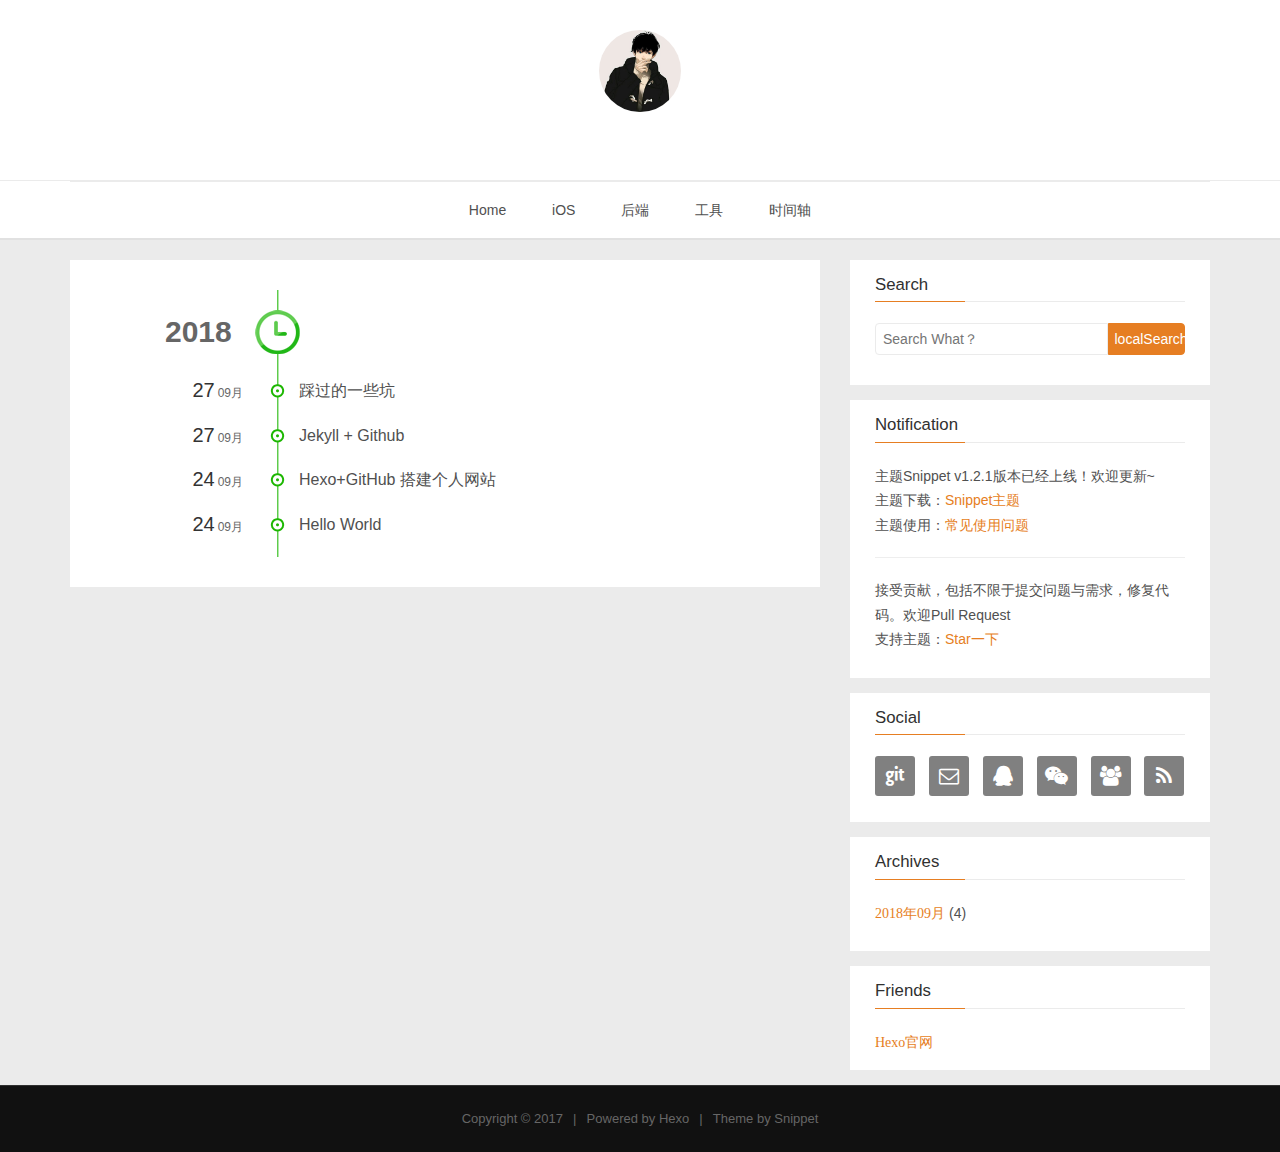
==== archives/index.html @ 31a32246 "Site updated: 2018-09-27 11:20:28" ====
<!DOCTYPE HTML>
<html lang="">
<head>
    <!--Setting-->
    <meta charset="UTF-8">
    <meta name="viewport" content="width=device-width, user-scalable=no, initial-scale=1.0, maximum-scale=1.0, minimum-scale=1.0">
    <meta http-equiv="X-UA-Compatible" content="IE=Edge,chrome=1">
    <meta http-equiv="Cache-Control" content="no-siteapp">
    <meta http-equiv="Cache-Control" content="no-transform">
    <meta name="renderer" content="webkit|ie-comp|ie-stand">
    <meta name="apple-mobile-web-app-capable" content="Hexo">
    <meta name="apple-mobile-web-app-status-bar-style" content="black">
    <meta name="format-detection" content="telephone=no,email=no,adress=no">
    <meta name="browsermode" content="application">
    <meta name="screen-orientation" content="portrait">
    <link rel="dns-prefetch" href="http://joewang.github.io">
    <!--SEO-->





<meta name="robots" content="all" />
<meta name="google" content="all" />
<meta name="googlebot" content="all" />
<meta name="verify" content="all" />
    <!--Title-->


<title>Archives | Hexo</title>


    <link rel="alternate" href="/atom.xml" title="Hexo" type="application/atom+xml">


    <link rel="icon" href="/favicon.ico">

    



<link rel="stylesheet" href="/css/bootstrap.min.css?rev=3.3.7">
<link rel="stylesheet" href="/css/font-awesome.min.css?rev=4.5.0">
<link rel="stylesheet" href="/css/style.css?rev=@@hash">




    
	<div class="hide">
		<script type="text/javascript">
			var cnzz_protocol = (("https:" == document.location.protocol) ? " https://" : " http://");document.write(unescape("%3Cspan class='cnzz_stat_icon_1263868967 hide' %3E%3Cscript%20src%3D%22https%3A%2F%2Fs95.cnzz.com%2Fz_stat.php%3Fweb_id%3D1272564536%22%3E%3C%2Fscript%3E%3C/span%3E%3Cscript src='" + cnzz_protocol + "s19.cnzz.com/z_stat.php%3Fid%3D1263868967%26show%3Dpic1' type='text/javascript'%3E%3C/script%3E"));
		</script>
	</div>






    

</head>


<!--[if lte IE 8]>
<style>
    html{ font-size: 1em }
</style>
<![endif]-->
<!--[if lte IE 9]>
<div style="ie">你使用的浏览器版本过低，为了你更好的阅读体验，请更新浏览器的版本或者使用其他现代浏览器，比如Chrome、Firefox、Safari等。</div>
<![endif]-->

<body>
    <header class="main-header"  style="background-image:url(http://7xpw2b.com1.z0.glb.clouddn.com/hexo-sinppet/img/banner.jpg)"  >
    <div class="main-header-box">
        <a class="header-avatar" href="/" title='John Doe'>
            <img src="/img/avatar.jpg" alt="logo头像" class="img-responsive center-block">
        </a>
        <div class="branding">
        	<!--<h2 class="text-hide">Snippet主题,从未如此简单有趣</h2>-->
            
                 <img src="/img/branding.png" alt="Snippet 博客主题" class="img-responsive center-block">
            
    	</div>
    </div>
</header>
    <nav class="main-navigation">
    <div class="container">
        <div class="row">
            <div class="col-sm-12">
                <div class="navbar-header"><span class="nav-toggle-button collapsed pull-right" data-toggle="collapse" data-target="#main-menu" id="mnav">
                    <span class="sr-only"></span>
                        <i class="fa fa-bars"></i>
                    </span>
                    <a class="navbar-brand" href="http://joewang.github.io">Hexo</a>
                </div>
                <div class="collapse navbar-collapse" id="main-menu">
                    <ul class="menu">
                        
                            <li role="presentation" class="text-center">
                                <a href="/"><i class="fa "></i>Home</a>
                            </li>
                        
                            <li role="presentation" class="text-center">
                                <a href="/categories/iOS/"><i class="fa "></i>iOS</a>
                            </li>
                        
                            <li role="presentation" class="text-center">
                                <a href="/categories/后端/"><i class="fa "></i>后端</a>
                            </li>
                        
                            <li role="presentation" class="text-center">
                                <a href="/categories/工具/"><i class="fa "></i>工具</a>
                            </li>
                        
                            <li role="presentation" class="text-center">
                                <a href="/archives/"><i class="fa "></i>时间轴</a>
                            </li>
                        
                    </ul>
                </div>
            </div>
        </div>
    </div>
</nav>
    <section class="content-wrap">
        <div class="container">
            <div class="row">
                <main class="col-md-8 main-content ">
                    <div id="main">
     <div class="timebox">
          <div class="timeline">
              <ul>
                
                
                    
                    
                        
                            
                            <h2>2018</h2>
                        
                        
                          <li>
                        
                            <h3>
                              27<span>09月</span>
                            </h3>
                            <a href="/2018/09/27/踩过的一些坑/" title="踩过的一些坑" target="_blank">踩过的一些坑</a>
                        </li>
                    
                
                    
                    
                        
                        
                          <li>
                        
                            <h3>
                              27<span>09月</span>
                            </h3>
                            <a href="/2018/09/27/Jekyll-Github/" title="Jekyll + Github" target="_blank">Jekyll + Github</a>
                        </li>
                    
                
                    
                    
                        
                        
                          <li>
                        
                            <h3>
                              24<span>09月</span>
                            </h3>
                            <a href="/2018/09/24/Hexo-GitHub-搭建个人网站/" title="Hexo+GitHub 搭建个人网站" target="_blank">Hexo+GitHub 搭建个人网站</a>
                        </li>
                    
                
                    
                    
                        
                        
                          <li>
                        
                            <h3>
                              24<span>09月</span>
                            </h3>
                            <a href="/2018/09/24/hello-world/" title="Hello World" target="_blank">Hello World</a>
                        </li>
                    
                
              </ul>
          </div>
    </div>
</div>



                </main>
                
                    
    <aside class="col-md-4 sidebar">
        
        
    <div class="widget">
        <h3 class="title">Search</h3>
        <div id="search-form">
            <div id="result-mask" class="hide"></div>
            <div class="search-area">
                
                    <input id="search-key" type="search" autocomplete="off" placeholder="Search What？">
                    <button type="button" class="search-form-submit" id="search-local">localSearch</button>
                
                
            </div>
            <div id="result-wrap" class="hide">
                <div id="search-result"></div>
            </div>
            <div class="hide">
                <template id="search-tpl">
                    <div class="item">
                        <a href="/{path}" title="{title}">
                            <div class="title">{title}</div>
                            <div class="content">{content}</div>
                        </a>
                    </div>
                </template>
            </div>
        </div>
    </div>

        
        
    <div class="widget notification">
        <h3 class="title">Notification</h3>
        <div>
            <p>主题Snippet v1.2.1版本已经上线！欢迎更新~ <br/>
主题下载：<a href="https://github.com/shenliyang/hexo-theme-snippet" title="fork me" target="_blank">Snippet主题</a> <br/>
主题使用：<a href="https://github.com/shenliyang/hexo-theme-snippet/blob/master/README.md#常见问题" title="" target="_blank">常见使用问题</a> <br/>
<hr/>接受贡献，包括不限于提交问题与需求，修复代码。欢迎Pull Request<br/>支持主题：<a href="https://github.com/shenliyang/hexo-theme-snippet/stargazers">Star一下</a>
</p>
        </div>
    </div>

        
        
    <div class="widget">
      <h3 class="title">Social</h3> 
        <div class="content social">
            
	            <a href="//github.com/shenliyang" rel="external nofollow" title="Github" target="_blank">
			    	<i class="git fa fa-git"></i>
			    </a>
            
	            <a href="mailto:snippet@91h5.cc" rel="external nofollow" title="邮箱" target="_blank">
			    	<i class="envelope-o fa fa-envelope-o"></i>
			    </a>
            
	            <a href="/" rel="external nofollow" title="联系QQ" target="_blank">
			    	<i class="qq fa fa-qq"></i>
			    </a>
            
	            <a href="/" rel="external nofollow" title="微信" target="_blank">
			    	<i class="weixin fa fa-weixin"></i>
			    </a>
            
	            <a href="/" rel="external nofollow" title="QQ群" target="_blank">
			    	<i class="users fa fa-users"></i>
			    </a>
            
	            <a href="/atom.xml" rel="external nofollow" title="RSS" target="_blank">
			    	<i class="feed fa fa-feed"></i>
			    </a>
            
        </div>
    </div>


        
        

        
        
    <div class="widget">
        <h3 class="title">Archives</h3>
        <ul class="archive-list"><li class="archive-list-item"><a class="archive-list-link" href="/archives/2018/09/"><i class="fa" aria-hidden="true">2018年09月</i></a><span class="archive-list-count">4</span></li></ul>
    </div>


        
        

        
        
    <div class="widget">
        <h3 class="title">Friends</h3>
        <div class="content friends-link">
        
            <a href="https://hexo.io/zh-cn/" class="fa" target="_blank">Hexo官网</a>
        
        </div>
    </div>


        
    </aside>

                
            </div>
        </div>
    </section>
    <footer class="main-footer">
    <div class="container">
        <div class="row">
        </div>
    </div>
</footer>

<a id="back-to-top" class="icon-btn hide">
	<i class="fa fa-chevron-up"></i>
</a>




    <div class="copyright">
    <div class="container">
        <div class="row">
            <div class="col-sm-12">
                <div class="busuanzi">
    
</div>

            </div>
            <div class="col-sm-12">
                <span>Copyright &copy; 2017
                </span> |
                <span>
                    Powered by <a href="//hexo.io" class="copyright-links" target="_blank" rel="nofollow">Hexo</a>
                </span> |
                <span>
                    Theme by <a href="//github.com/shenliyang/hexo-theme-snippet.git" class="copyright-links" target="_blank" rel="nofollow">Snippet</a>
                </span>
            </div>
        </div>
    </div>
</div>


	<script src="/js/search.js?rev=@@hash"></script>






<script src="/js/app.js?rev=@@hash"></script>

</body>
</html>
---- css/style.css ----
/*! style.css v1.2.0 | MIT License | github.com/shenliyang */
/*====================================================
    COLOR VARIABLE FOR THEME
====================================================*/
/* _variable.less */
/*====================================================
    MIXINS FOR THEME
====================================================*/
/* _mixins.less */
@-webkit-keyframes masked-animation {
  0% {
    background-position: 0 0;
  }
  to {
    background-position: -100% 0;
  }
}
@keyframes masked-animation {
  0% {
    background-position: 0 0;
  }
  to {
    background-position: -100% 0;
  }
}
/*====================================================
    common styles
====================================================*/
html {
  color: #505050;
  line-height: 1.75em;
  background: #ebebeb;
  position: relative;
  font-family: "Helvetica Neue", Helvetica, Arial, "Hiragino Sans GB", "Hiragino Sans GB W3", "WenQuanYi Micro Hei", "Microsoft YaHei UI", "Microsoft YaHei", sans-serif;
}
body {
  color: #505050;
  line-height: 1.75em;
  background: #ebebeb;
  position: relative;
  font-family: "Helvetica Neue", Helvetica, Arial, "Hiragino Sans GB", "Hiragino Sans GB W3", "WenQuanYi Micro Hei", "Microsoft YaHei UI", "Microsoft YaHei", sans-serif;
}
h1,
h2,
h3,
h4,
h5,
h6 {
  font-weight: 400;
  color: #303030;
}
h1 {
  font-size: 2em;
}
h2 {
  font-size: 1.5em;
}
h3 {
  font-size: 1.2em;
}
h4 {
  font-size: 1em;
}
h5 {
  font-size: 0.75em;
}
h6 {
  font-size: 0.5em;
}
a {
  color: #e67e22;
  outline: none;
}
a:hover {
  color: #e67e22;
}
a:active {
  outline: none;
}
a:focus {
  outline: none;
}
a img {
  outline: none;
}
.btn {
  padding: 7px 14px;
  -webkit-border-radius: 2px;
  -moz-border-radius: 2px;
  border-radius: 2px;
}
.btn-default {
  border: 1px solid #e67e22;
  background: #e67e22;
  color: #fff;
  -webkit-transition: all 0.2s ease-in-out;
  transition: all 0.2s ease-in-out;
}
.btn-default:hover {
  border: 1px solid #303030;
  background: #303030;
  color: #fff;
}
.btn-default:focus {
  outline: none;
}
.btn-default[disabled] {
  border: 1px solid #303030;
  background: #303030;
  color: #fff;
}
input[type="search"] {
  box-sizing: border-box;
  width: 75%;
  height: 32px;
  line-height: 16px;
  padding: 7px 11px 7px 7px;
  border-radius: 4px 0 0 4px;
  margin-bottom: 1em;
  border: 1px solid #ebebeb;
  -webkit-transition: all 0.2s;
  transition: all 0.2s;
}
input[type="search"]:focus {
  border: 1px solid #e67e22;
  outline: none;
}
input[type="text"] {
  padding: 7px 7px;
  border: 1px solid #ebebeb;
  -webkit-border-radius: 2px;
  -moz-border-radius: 2px;
  border-radius: 2px;
  -webkit-transition: all 0.2s;
  transition: all 0.2s;
}
input[type="text"]:focus {
  border: 1px solid #e67e22;
  outline: none;
}
input[type="url"] {
  padding: 7px 7px;
  border: 1px solid #ebebeb;
  -webkit-border-radius: 2px;
  -moz-border-radius: 2px;
  border-radius: 2px;
  -webkit-transition: all 0.2s;
  transition: all 0.2s;
}
input[type="url"]:focus {
  border: 1px solid #e67e22;
  outline: none;
}
input[type="email"] {
  padding: 7px 7px;
  border: 1px solid #ebebeb;
  -webkit-border-radius: 2px;
  -moz-border-radius: 2px;
  border-radius: 2px;
  -webkit-transition: all 0.2s;
  transition: all 0.2s;
}
input[type="email"]:focus {
  border: 1px solid #e67e22;
  outline: none;
}
textarea {
  padding: 7px 7px;
  border: 1px solid #ebebeb;
  -webkit-border-radius: 2px;
  -moz-border-radius: 2px;
  border-radius: 2px;
  -webkit-transition: all 0.2s;
  transition: all 0.2s;
}
textarea:focus {
  border: 1px solid #e67e22;
  outline: none;
}
blockquote {
  border-left: 4px solid #e67e22;
  background-color: #f9f9f9;
}
pre {
  padding: 0;
  background: none;
  border: none;
}
::-moz-selection {
  color: #fff;
  background: #e67e22;
  text-shadow: none;
}
::selection {
  color: #fff;
  background: #e67e22;
  text-shadow: none;
}
.ie {
  position: fixed;
  z-index: 9999;
  left: 0;
  top: 0;
  width: 100%;
  height: 70px;
  text-align: center;
  line-height: 70px;
  background-color: #f9f9f9;
  color: #f0ad4e;
  border-bottom: 1px solid #303030;
  text-overflow: ellipsis;
  overflow: hidden;
  white-space: nowrap;
}
#process {
  position: fixed;
  width: 0;
  height: 2px;
  background-color: #e67e22;
  top: -1px;
  left: 0;
  -webkit-border-radius: 2px;
  -moz-border-radius: 2px;
  border-radius: 2px;
  -webkit-transition: width 1s ease;
  transition: width 1s ease;
  z-index: 99;
}
.carousel {
  margin-bottom: 20px;
}
.carousel img {
  width: 100%;
}
/*====================================================
    header
====================================================*/
.main-header {
  position: relative;
  text-align: center;
  line-height: 0;
  height: 180px;
  width: 100%;
  background: #fff url(http://7xpw2b.com1.z0.glb.clouddn.com/hexo-sinppet/img/banner.jpg);
  background-repeat: repeat;
  overflow: hidden;
}
.main-header .banneriframe {
  width: 100%;
  height: 100%;
  border-width: 0px;
}
.main-header .main-header-box {
  position: relative;
  width: 100%;
  padding-top: 30px;
}
.main-header .main-header-box a.header-avatar img {
  width: 82px;
  height: 82px;
  max-width: 100%;
  border-radius: 50%;
}
.main-header .main-header-box a.header-avatar:hover {
  text-decoration: none;
}
.main-header .main-header-box .branding {
  padding-top: 15px;
}
.main-header .main-header-box .branding h2 {
  font-family: "STXingkai", "KaiTi", "Microsoft YaHei", "SimSun", sans-serif;
  width: 320px;
  margin: 0 auto;
  letter-spacing: 3px;
  color: #e67e22;
  text-overflow: ellipsis;
  overflow: hidden;
  white-space: nowrap;
  background-image: -webkit-linear-gradient(left, #cddc39, #e67e22 25%, #cddc39 50%, #e67e22 75%, #cddc39) !important;
  -webkit-text-fill-color: transparent!important;
  -webkit-background-clip: text!important;
  background-size: 200% 100%!important;
  animation: masked-animation 2s infinite linear !important;
}
.main-header .main-header-box .branding h2:hover {
  animation: masked-animation 1s infinite linear !important;
  text-decoration: none;
}
.home-template .main-header {
  padding-top: 62px;
  padding-bottom: 62px;
  background-repeat: no-repeat;
  background-position: center 20%;
  -webkit-background-size: cover;
  background-size: cover;
}
/* main-navigation */
.main-navigation {
  text-align: center;
  background: #fff;
  border-top: 1px solid #ebebeb;
  margin-bottom: 20px;
  border-bottom: 2px solid #e1e1e1;
}
.main-navigation .navbar-collapse {
  border-top: 1px solid #ebebeb;
}
.main-navigation .navbar-brand {
  max-width: 90%;
  text-overflow: ellipsis;
  overflow: hidden;
  white-space: nowrap;
  padding: 19px 0 0 0;
  font-size: 14px;
  color: #505050;
  display: none;
}
.main-navigation .menu {
  padding: 0;
  margin: 0;
}
.main-navigation .menu li {
  list-style: none;
  display: inline-block;
  position: relative;
}
.main-navigation .menu li a {
  color: #505050;
  line-height: 4em;
  display: block;
  padding: 0 21px;
}
.main-navigation .menu li:hover > a {
  color: #e67e22;
  text-decoration: none;
}
.main-navigation .menu li:hover ul {
  visibility: visible;
  opacity: 1;
  filter: alpha(opacity=100);
  top: 100%;
}
.main-navigation .menu li ul {
  visibility: hidden;
  background: #fff;
  text-align: left;
  padding: 7px 0px;
  margin: 0;
  position: absolute;
  left: 0;
  top: 120%;
  width: 200px;
  z-index: 999;
  opacity: 0;
  filter: alpha(opacity=0);
  -webkit-transition: all 0.2s ease;
  transition: all 0.2s ease;
}
.main-navigation .menu li ul li {
  display: block;
  margin: 0;
}
.main-navigation .menu li ul li a {
  line-height: 2.5em;
  color: #505050;
}
.main-navigation .menu li ul:hover > a {
  color: #e67e22;
}
.main-navigation .menu li.nav-current {
  border-bottom: 2px solid #e67e22;
  margin-bottom: -2px;
}
.main-navigation .navbar-header {
  text-align: center;
}
.main-navigation .navbar-header i {
  height: 56px;
  line-height: 56px;
  font-size: 2em;
  cursor: pointer;
}
.main-navigation .navbar-header i:hover {
  color: #e67e22;
}
/*====================================================
    main post area
====================================================*/
#main {
  background: #fff;
  padding: 10px 0;
  margin-bottom: 10px;
}
.post {
  padding: 20px;
  background: #fff;
  margin-bottom: 15px;
  position: relative;
  overflow: hidden;
}
.post .featured {
  position: absolute;
  background: #e67e22;
  color: #fff;
  text-align: center;
  top: -12px;
  right: -32px;
  width: 80px;
  height: 40px;
  line-height: 54px;
  transform: rotate(45deg);
}
.post .featured i {
  transform: rotate(-45deg);
}
.post .post-head {
  margin-bottom: 0.5em;
  text-align: center;
}
.post .post-head .post-title {
  font-size: 1.5em;
  line-height: 1.35em;
  margin: 0;
}
.post .post-head .post-title a {
  color: #303030;
}
.post .post-head .post-title a:hover {
  text-decoration: none;
  color: #e67e22;
}
.post .post-head .post-title a:focus {
  text-decoration: none;
  color: #e67e22;
}
.post .post-head p.warning {
  color: #f0ad4e;
}
.post .post-head .post-meta {
  color: #959595;
  margin: 5px 0;
}
.post .post-head .post-meta span {
  margin-right: 5px;
  white-space: nowrap;
}
.post .post-head .post-meta span a {
  color: #959595;
  margin-left: 3px;
}
.post .post-head .post-meta span a:hover {
  color: #e67e22;
}
.post .post-media {
  position: relative;
  margin-right: 15px;
  width: 220px;
  height: 160px;
  float: left;
  overflow: hidden;
}
.post .post-media img {
  width: 100%;
  height: 100%;
}
.post .post-content .home-post-head {
  text-align: left;
}
.post .post-content p.brief {
  overflow: hidden;
  color: #666666;
}
.post .post-body {
  margin-top: 15px;
  padding: 25px 0;
  border-top: 1px solid #eee;
  overflow: hidden;
}
.post .post-body p {
  font-size: 1em;
  line-height: 1.5;
}
.post .post-body p img {
  max-width: 100%;
}
.post .post-footer {
  margin-top: 15px;
  padding-top: 15px;
  border-top: 1px solid #ebebeb;
}
.post .post-footer .tag-list {
  color: #959595;
  line-height: 28px;
}
.post .post-footer .tag-list .post-meta {
  margin-top: 5px;
}
.post .post-footer .tag-list .post-meta .fa-wrap {
  margin-right: 10px;
}
.post .post-footer .tag-list .tags-meta a:nth-child(n+2) {
  margin-left: 4px;
}
.post .post-footer .tag-list a {
  color: #959595;
}
.post .post-footer .tag-list a:hover {
  color: #e67e22;
}
.post .post-footer .post-permalink {
  text-align: right;
}
/*====================================================
  main post content
====================================================*/
.post-content {
  font: 400 16px/1.62 "Georgia", "Xin Gothic", "Hiragino Sans GB", "Droid Sans Fallback", "Microsoft YaHei", sans-serif;
  color: #333;
}
.post-content h1 {
  font-family: "Georgia", "Xin Gothic", "Hiragino Sans GB", "Droid Sans Fallback", "Microsoft YaHei", "SimSun", sans-serif;
  color: #333;
  font-size: 1.8em;
  margin: 0.67em 0;
}
.post-content h2 {
  font-family: "Georgia", "Xin Gothic", "Hiragino Sans GB", "Droid Sans Fallback", "Microsoft YaHei", "SimSun", sans-serif;
  color: #333;
  font-size: 1.5em;
  margin: 0.83em 0;
}
.post-content h3 {
  font-family: "Georgia", "Xin Gothic", "Hiragino Sans GB", "Droid Sans Fallback", "Microsoft YaHei", "SimSun", sans-serif;
  color: #333;
  font-size: 1.17em;
  margin: 1em 0;
}
.post-content h4 {
  font-family: "Georgia", "Xin Gothic", "Hiragino Sans GB", "Droid Sans Fallback", "Microsoft YaHei", "SimSun", sans-serif;
  color: #333;
  font-size: 1em;
  margin: 1.6em 0 1em 0;
}
.post-content h5 {
  font-family: "Georgia", "Xin Gothic", "Hiragino Sans GB", "Droid Sans Fallback", "Microsoft YaHei", "SimSun", sans-serif;
  color: #333;
  font-size: 1em;
  margin: 1.6em 0 1em 0;
}
.post-content h6 {
  font-family: "Georgia", "Xin Gothic", "Hiragino Sans GB", "Droid Sans Fallback", "Microsoft YaHei", "SimSun", sans-serif;
  color: #333;
  font-size: 1em;
  margin: 1.6em 0 1em 0;
  font-weight: 500;
}
.post-content > h1 {
  margin-top: 0;
  font-size: 2em;
}
.post-content p {
  font-size: 15px;
}
.post-content a {
  word-wrap: break-word;
}
.post-content a img {
  border: none;
}
.post-content strong {
  font-weight: 700;
  color: #333;
}
.post-content b {
  font-weight: 700;
  color: #333;
}
.post-content em {
  font-style: italic;
  color: #333;
}
.post-content i {
  font-style: italic;
  color: #333;
}
.post-content img {
  max-width: 100%;
  height: auto;
  margin: 0.2em 0;
}
.post-content figure {
  position: relative;
  clear: both;
  outline: 0;
  margin: 10px 0;
}
.post-content figure img {
  display: block;
  max-width: 100%;
  margin: auto auto 4px;
  -moz-box-sizing: border-box;
  -webkit-box-sizing: border-box;
  box-sizing: border-box;
}
.post-content figure figcaption {
  position: relative;
  width: 100%;
  text-align: center;
  left: 0;
  margin-top: 10px;
  font-weight: 400;
  font-size: 14px;
  color: #666666;
}
.post-content figure figcaption a {
  text-decoration: none;
  color: #666666;
}
.post-content figure iframe {
  margin: auto;
}
.post-content hr {
  border-top: #dededc 1px solid;
}
.post-content blockquote {
  margin: 0 0 1.64em 0;
  border-left: 3px solid #e67e22;
  padding-left: 12px;
  color: #666666;
}
.post-content blockquote a {
  color: #666666;
}
.post-content ul {
  margin: 0 0 24px 6px;
  padding-left: 16px;
  list-style-type: square;
}
.post-content ol {
  margin: 0 0 24px 6px;
  padding-left: 16px;
  list-style-type: decimal;
}
.post-content li {
  margin-bottom: 0.2em;
}
.post-content li ul {
  margin-top: 0;
  margin-bottom: 0;
  margin-left: 14px;
  list-style-type: disc;
}
.post-content li ul ul {
  list-style-type: circle;
}
.post-content li ol {
  margin-top: 0;
  margin-bottom: 0;
  margin-left: 14px;
}
.post-content li p {
  margin: 0.4em 0 0.6em;
}
.post-content .unstyled {
  list-style-type: none;
  margin: 0;
  padding: 0;
}
.post-content code {
  color: #808080;
  font-size: 0.96em;
  background-color: #f9f9f9;
  padding: 1px 2px;
  border: 1px solid #dadada;
  -webkit-border-radius: 2px;
  -moz-border-radius: 2px;
  border-radius: 2px;
  font-family: Menlo, Monaco, Consolas, "Courier New", monospace;
  word-wrap: break-word;
}
.post-content tt {
  color: #808080;
  font-size: 0.96em;
  background-color: #f9f9f9;
  padding: 1px 2px;
  border: 1px solid #dadada;
  -webkit-border-radius: 2px;
  -moz-border-radius: 2px;
  border-radius: 2px;
  font-family: Menlo, Monaco, Consolas, "Courier New", monospace;
  word-wrap: break-word;
}
.post-content pre {
  margin: 1.64em 0;
  border: none;
  border-left: 3px solid #dadada;
  padding-left: 10px;
  overflow: auto;
  line-height: 1.5;
  font-family: Menlo, Monaco, Consolas, "Courier New", monospace;
  color: #808080;
  background-color: #f9f9f9;
}
.post-content pre code {
  color: #808080;
  border: none;
  background: none;
  padding: 0;
}
.post-content pre tt {
  color: #808080;
  border: none;
  background: none;
  padding: 0;
}
.post-content table {
  width: 100%;
  max-width: 100%;
  border-collapse: collapse;
  border-spacing: 0;
  margin-bottom: 1.5em;
  font-size: 0.96em;
  -webkit-box-sizing: border-box;
  -moz-box-sizing: border-box;
  box-sizing: border-box;
}
.post-content th {
  text-align: left;
  padding: 4px 8px 4px 10px;
  border: 1px solid #dadada;
}
.post-content td {
  text-align: left;
  padding: 4px 8px 4px 10px;
  border: 1px solid #dadada;
  vertical-align: top;
}
.post-content tr:nth-child(even) {
  background-color: #f9f9f9;
}
.post-content iframe {
  display: block;
  max-width: 100%;
  margin-bottom: 30px;
}
.windows .post-content {
  font-size: 16px;
  font-family: "Georgia", "SimSun", sans-serif;
}
/*====================================================
    pagination
====================================================*/
.pagination {
  margin: 30px 0;
  text-align: center;
  display: block;
}
.pagination a {
  background: #fff;
  color: #666666;
  text-align: center;
  display: inline-block;
  -webkit-border-radius: 2px;
  -moz-border-radius: 2px;
  border-radius: 2px;
}
.pagination a:hover {
  background: #e67e22;
  color: #fff;
  text-decoration: none;
}
.pagination a i {
  width: 36px;
  height: 36px;
  line-height: 36px;
}
.pagination .prev {
  margin: 0 5px;
}
.pagination .next {
  margin: 0 5px;
}
.pagination .page-number {
  margin: 0 3px;
  display: inline-block;
  line-height: 36px;
  padding: 0 14px;
  -webkit-border-radius: 2px;
  -moz-border-radius: 2px;
  border-radius: 2px;
}
.pagination .current {
  background: #e67e22;
  color: #fff;
}
/*====================================================
    other: about and comment
====================================================*/
#comments {
  background-color: #fff;
  padding: 20px;
  margin-bottom: 20px;
}
#comments .v .vheader .vinput {
  border: none;
  border-bottom: 1px solid #f0f0f0;
  -webkit-border-radius: 0;
  -moz-border-radius: 0;
  border-radius: 0;
  font-size: .9em;
  -webkit-transition: all 0.2s;
  transition: all 0.2s;
}
#comments .v .vheader .vinput:focus {
  border-bottom: 1px solid #e67e22;
}
#comments .v .vheader .vinput:hover {
  border-bottom: 1px solid #e67e22;
}
#comments .v .veditor {
  font-size: 1em;
}
#comments .v .vcontrol .vbtn {
  -webkit-border-radius: 2px;
  -moz-border-radius: 2px;
  border-radius: 2px;
  padding: .5rem 2rem;
  color: #808080;
}
#comments .v .vcontrol .vbtn:hover {
  color: #e67e22;
  border-color: #e67e22;
}
#comments .v .item3 input {
  width: 31%;
  margin: 0 1%;
}
#comments .v .item2 input {
  width: 48%;
  margin: 0 1%;
}
/* prev and next link */
.prev-next-wrap {
  margin-bottom: 25px;
  text-align: center;
}
.prev-next-wrap .pre-post {
  float: left;
}
.prev-next-wrap .next-post {
  float: right;
}
.sidebar .widget {
  background: #fff;
  padding: 16px 25px;
}
.sidebar .widget ul {
  padding: 0;
}
.sidebar .widget ul li {
  list-style: none;
}
.sidebar .widget ul li.archive-list-item {
  width: 50%;
  display: inline-block;
}
.sidebar .widget .archive-list-count,
.sidebar .widget .category-list-count {
  margin-left: 4px;
}
.sidebar .widget .archive-list-count:before,
.sidebar .widget .category-list-count:before {
  content: "(";
}
.sidebar .widget .archive-list-count:after,
.sidebar .widget .category-list-count:after {
  content: ")";
}
.sidebar .widget-box {
  background: #fff;
  padding: 0 25px 16px;
}
.main-footer {
  background: #202020;
  color: #959595;
}
/*====================================================
    sidebar
====================================================*/
.widget {
  margin-bottom: 15px;
}
.widget .title {
  margin-top: 0;
  padding-bottom: 7px;
  border-bottom: 1px solid #ebebeb;
  margin-bottom: 21px;
  position: relative;
}
.widget .title:after {
  content: "";
  width: 90px;
  height: 1px;
  background: #e67e22;
  position: absolute;
  left: 0;
  bottom: -1px;
}
.widget .tag-cloud a {
  border: 1px solid #ebebeb;
  padding: 2px 7px;
  color: #959595;
  font-size: 1em!important;
  line-height: 1.5em;
  display: inline-block;
  margin: 0 5px 5px 0;
  -webkit-transition: all 0.2s;
  transition: all 0.2s;
  text-overflow: ellipsis;
  overflow: hidden;
  white-space: nowrap;
}
.widget .tag-cloud a:hover {
  color: #fff;
  background-color: #e67e22;
  border: 1px solid #e67e22;
  text-decoration: none;
}
.widget .social a {
  display: inline-block;
  text-align: center;
  width: 40px;
  height: 40px;
  line-height: 45px;
  color: #fff;
  background: #808080;
  -webkit-border-radius: 3px;
  -moz-border-radius: 3px;
  border-radius: 3px;
  margin-right: 10px;
  margin-bottom: 10px;
}
.widget .social a:hover {
  background: #e67e22;
  -webkit-transition: all 0.2s;
  transition: all 0.2s;
}
.widget .social a:last-child {
  margin-right: 0px;
}
.widget .social a i {
  font-size: 20px;
}
.widget .friends-link a {
  margin-right: 15px;
}
.widget #search-form {
  position: relative;
  width: 100%;
}
.widget #search-form .search-form-submit {
  float: right;
  width: 25%;
  height: 32px;
  background: #e67e22;
  color: #fff;
  border-radius: 0 4px 4px 0;
  border: 1px solid #e67e22;
}
.widget #search-form #result-mask {
  position: fixed;
  left: 0;
  top: 0;
}
.widget #search-form .search-form-submit:focus {
  outline: none;
}
.widget #search-form #result-wrap {
  position: absolute;
  box-sizing: content-box;
  top: 45px;
  left: -50px;
  z-index: 6;
  width: 120%;
  padding: 20px;
  color: #333;
  background: #fff;
  border-radius: 4px;
  box-shadow: 1px 2px 2px #ccc;
  border: 1px solid #ccc;
}
.widget #search-form #result-wrap:before {
  content: '';
  position: absolute;
  display: inline-block;
  border-width: 0 12px 12px 12px;
  border-style: solid;
  border-color: #ccc transparent;
  right: 80px;
  top: -12px;
}
.widget #search-form #result-wrap:after {
  content: '';
  position: absolute;
  display: inline-block;
  border-width: 0 12px 12px 12px;
  border-style: solid;
  border-color: #fff transparent;
  right: 80px;
  top: -10px;
}
.widget #search-form #result-wrap #search-result {
  width: 100%;
  box-sizing: content-box;
  padding-right: 20px;
  margin-right: -20px;
  max-height: 400px;
  overflow-y: auto;
}
.widget #search-form #result-wrap #search-result .tips {
  text-align: center;
}
.widget #search-form #result-wrap #search-result .item {
  padding: 8px 0;
}
.widget #search-form #result-wrap #search-result .item:last-child .content {
  border-bottom: 0;
}
.widget #search-form #result-wrap #search-result .item a:hover {
  text-decoration: none;
}
.widget #search-form #result-wrap #search-result .item .title {
  line-height: 1.25;
  font-size: 16px;
  text-overflow: ellipsis;
  overflow: hidden;
  white-space: nowrap;
  margin-bottom: 0px;
  color: #333;
  border: 0;
}
.widget #search-form #result-wrap #search-result .item .title:hover {
  color: #e67e22;
}
.widget #search-form #result-wrap #search-result .item .title b {
  margin: 0 2px;
  color: #e67e22;
}
.widget #search-form #result-wrap #search-result .item .content {
  font-size: 14px;
  color: #666666;
  padding-bottom: 10px;
  border-bottom: 1px solid #ccc;
}
.widget #search-form #result-wrap #search-result .item .content b {
  color: #e67e22;
  margin: 0 2px;
}
/*====================================================
   toc
====================================================*/
#article-toc {
  padding-top: 1em;
  background-color: #fff;
  top: 0;
  bottom: 70px;
  overflow-y: auto;
}
#article-toc ol {
  list-style: none;
}
#article-toc .toc {
  padding-left: 2em;
}
#article-toc .toc .toc-item .toc-link {
  display: block;
  color: #333;
  text-decoration: none;
  padding: 4px 0;
  line-height: 1.25em;
  position: relative;
  width: 100%;
  text-overflow: ellipsis;
  overflow: hidden;
  white-space: nowrap;
}
#article-toc .toc .toc-item .toc-link:hover {
  color: #e67e22;
  -webkit-transition: 0.15s;
  transition: 0.15s;
}
#article-toc .toc .toc-item.toc-level-2 > .toc-link {
  font-size: 15px;
}
/*====================================================
   copyright
====================================================*/
.copyright {
  background: #111;
  font-size: 13px;
  text-align: center;
  color: #666666;
  padding-top: 20px;
  padding-bottom: 20px;
  border-top: 1px solid #303030;
}
.copyright span {
  margin: 0 .5em;
}
.copyright a {
  color: #666666;
}
/*====================================================
   back-to-top and toc-btn
====================================================*/
#back-to-top,
#toc-btn {
  position: fixed;
  right: 30px;
  bottom: 30px;
  background-color: #959595;
  color: #fff;
  text-align: center;
  -webkit-border-radius: 2px;
  -moz-border-radius: 2px;
  border-radius: 2px;
  z-index: 1;
  cursor: pointer;
}
#back-to-top:hover,
#toc-btn:hover {
  background: #e67e22;
  -webkit-transition: all 0.2s;
  transition: all 0.2s;
}
#back-to-top i,
#toc-btn i {
  width: 30px;
  height: 30px;
  line-height: 30px;
}
#toc-btn {
  bottom: 65px;
}
/*====================================================
    post reward
====================================================*/
.reward {
  padding: 5px 0;
}
.reward .reward-wrap {
  position: relative;
  display: block;
  font-size: 30px;
  width: 62px;
  height: 62px;
  line-height: 60px;
  margin: 0 auto;
  cursor: pointer;
  text-align: center;
  vertical-align: middle;
  color: #ff8140;
  -webkit-user-select: none;
  border: 1px solid #d9d9d9;
  -webkit-box-shadow: 0 0 2px #d9d9d9;
  -moz-box-shadow: 0 0 2px #d9d9d9;
  box-shadow: 0 0 2px #d9d9d9;
  -webkit-border-radius: 50%;
  -moz-border-radius: 50%;
  border-radius: 50%;
}
.reward .reward-wrap .reward-box {
  position: absolute;
  top: -220px;
  left: 50%;
  display: none;
  width: 350px;
  height: 200px;
  margin-left: -175px;
  padding: 15px;
  border: 1px solid #e6e6e6;
  background-color: #fff;
  -webkit-box-shadow: 0 1px 1px 1px #efefef;
  -moz-box-shadow: 0 1px 1px 1px #efefef;
  box-shadow: 0 1px 1px 1px #efefef;
}
.reward .reward-wrap .reward-box span {
  display: inline-block;
  width: 150px;
  height: 150px;
}
.reward .reward-wrap .reward-box span img {
  display: inline-block;
  float: left;
  width: 150px;
  height: 150px;
  margin: 0 auto;
  border: 0;
}
.reward .reward-wrap .reward-box span b {
  font-size: 14px;
  line-height: 26px;
  display: block;
  text-align: center;
  color: #666;
}
.reward .reward-wrap .reward-box:before,
.reward .reward-wrap .reward-box:after {
  position: absolute;
  content: '';
  border: 10px solid transparent;
}
.reward .reward-wrap .reward-box:before {
  bottom: -20px;
  left: 50%;
  margin-left: -10px;
  border-top-color: #e6e6e6;
}
.reward .reward-wrap .reward-box:after {
  bottom: -19px;
  left: 50%;
  margin-left: -10px;
  border-top-color: #fff;
}
.reward .reward-wrap:hover {
  color: #fff;
  background-color: #ff8140;
  border: 1px solid #ff8140;
  -webkit-transition: all 0.2s;
  transition: all 0.2s;
}
.reward .reward-wrap:hover .reward-box {
  display: block;
}
.reward .reward-tip {
  font-size: 18px;
  font-weight: 700;
  letter-spacing: 1px;
  color: #969696;
  margin: 15px auto;
  text-align: center;
  min-height: 24px;
}
/*====================================================
    timeline
====================================================*/
.timebox {
  position: relative;
  width: 100%;
  padding: 0 20px;
  margin: 20px auto;
  background: url(../img/timeline.gif) repeat-y 207px 0;
  overflow: hidden;
}
.timeline h2 {
  height: 44px;
  line-height: 44px;
  font-size: 30px;
  color: #666666;
  font-weight: bold;
  padding-left: 75px;
  margin-bottom: 25px;
  background: url(../img/timeline-clock.gif) #fff no-repeat 165px 0;
}
.timeline h2 img {
  vertical-align: -5px;
}
.timeline ul {
  list-style: none;
  margin: 0;
  padding: 0;
}
.timeline ul li {
  background: url(../img/timeline-dot.gif) no-repeat 180px 5px;
  padding-bottom: 20px;
  zoom: 1;
  text-overflow: ellipsis;
  overflow: hidden;
  white-space: nowrap;
}
.timeline ul li:after {
  content: " ";
  display: block;
  height: 0;
  clear: both;
  visibility: hidden;
}
.timeline ul li h3 {
  float: left;
  width: 168px;
  font-size: 20px;
  color: #333;
  text-align: right;
  padding-right: 15px;
  margin: 0;
}
.timeline ul li h3 span {
  color: #666666;
  font-size: 12px;
  margin-left: 3px;
}
.timeline ul li a {
  padding-left: 41px;
  margin-top: -5px;
  font-weight: normal;
  font-size: 16px;
  color: #505050;
}
.timeline ul li a:hover {
  text-decoration: none;
  color: #e67e22;
}
@media screen and (max-width: 500px) {
  .timebox {
    background-position: 97px 0;
  }
  .timeline h2 {
    padding-left: 40%;
    background-position: 48px 0;
  }
  .timeline ul li {
    background-position: 70px 5px;
  }
  .timeline ul li h3 {
    width: 68px;
  }
}
/*====================================================
    highlight
====================================================*/
pre,
.highlight {
  overflow: auto;
  margin: 20px 0;
  padding: 0;
  color: #c5c8c6;
  font-size: 13px;
  background: #1d1f21;
  line-height: 1.6;
}
code {
  padding: 2px 4px;
  text-overflow: ellipsis;
  overflow: hidden;
  white-space: nowrap;
  color: #666666;
  background: #eee;
  -webkit-border-radius: 3px;
  -moz-border-radius: 3px;
  border-radius: 3px;
}
pre code {
  padding: 0;
  color: #c5c8c6;
  background: none;
  text-shadow: none;
}
pre .meta {
  color: #b294bb;
}
pre .comment {
  color: #969896;
}
.highlight {
  -webkit-border-radius: 1px;
  -moz-border-radius: 1px;
  border-radius: 1px;
}
.highlight pre {
  border: none;
  margin: 0;
  padding: 10px 0;
}
.highlight table {
  margin: 0;
  width: auto;
  border: none;
}
.highlight td {
  border: none;
  padding: 0;
}
.highlight figcaption {
  font-size: 1em;
  color: #c5c8c6;
  line-height: 1em;
  margin-bottom: 1em;
}
.highlight figcaption a {
  float: right;
  color: #c5c8c6;
}
.highlight figcaption a:hover {
  border-bottom-color: #c5c8c6;
}
.highlight .gutter pre {
  padding-left: 10px;
  padding-right: 10px;
  color: #888f96;
  text-align: right;
  background-color: #000;
}
.highlight .code pre {
  width: 100%;
  padding-left: 10px;
  padding-right: 10px;
  background-color: #1d1f21;
}
.highlight .line {
  height: 20px;
}
.gutter {
  -webkit-user-select: none;
  -moz-user-select: none;
  -ms-user-select: none;
  user-select: none;
}
.gist table {
  width: auto;
}
.gist table td {
  border: none;
}
pre .variable,
pre .attribute,
pre .tag,
pre .regexp,
pre .ruby .constant,
pre .xml .tag .title,
pre .xml .pi,
pre .xml .doctype,
pre .html .doctype,
pre .css .id,
pre .css .class,
pre .css .pseudo {
  color: #c66;
}
pre .number,
pre .preprocessor,
pre .built_in,
pre .literal,
pre .params,
pre .constant,
pre .command {
  color: #de935f;
}
pre .ruby .class .title,
pre .css .rules .attribute,
pre .string,
pre .value,
pre .inheritance,
pre .header,
pre .ruby .symbol,
pre .xml .cdata,
pre .special,
pre .number,
pre .formula {
  color: #b5bd68;
}
pre .title,
pre .css .hexcolor {
  color: #8abeb7;
}
pre .function,
pre .python .decorator,
pre .python .title,
pre .ruby .function .title,
pre .ruby .title .keyword,
pre .perl .sub,
pre .javascript .title,
pre .coffeescript .title {
  color: #81a2be;
}
pre .keyword,
pre .javascript .function {
  color: #b294bb;
}
/*====================================================
    scrollbar
====================================================*/
::-webkit-scrollbar {
  -webkit-appearance: none;
  height: 5px;
  width: 5px;
}
::-webkit-scrollbar-track {
  background-color: inherit;
}
::-webkit-scrollbar-thumb {
  -webkit-border-radius: 2px;
  -moz-border-radius: 2px;
  border-radius: 2px;
  background-color: rgba(1, 1, 1, 0.12);
}
::-webkit-scrollbar-thumb:hover {
  background-color: rgba(1, 1, 1, 0.22);
}
/*====================================================
    media
====================================================*/
@media screen and (max-width: 767px) {
  .main-navigation {
    text-align: left;
  }
  .main-navigation .navbar-brand {
    display: block;
  }
  .main-navigation .menu li {
    display: block;
    width: 33%;
    float: left;
  }
  .main-navigation .menu li:hover > a {
    color: #e67e22;
    text-decoration: none;
  }
  .main-navigation .menu li a {
    padding: 0;
  }
  .main-navigation .menu li ul {
    visibility: visible;
    padding: 0px 0px 0px 20px;
    margin: 0;
    position: relative;
    top: 0;
    width: 100%;
    opacity: 1;
    filter: alpha(opacity=100);
  }
  .prev-next-wrap {
    margin: 15px;
  }
  .prev-next-wrap a {
    display: block;
  }
  .post .post-head {
    text-align: left;
  }
  .post .post-head h1 {
    line-height: 1.25em;
  }
  .post .post-content p.brief {
    text-overflow: ellipsis;
    overflow: hidden;
    white-space: nowrap;
  }
  .post .post-media {
    float: none;
    width: 100%;
    height: auto;
    margin: 0 0 1em 0;
  }
  .post-footer,
  #article-toc {
    display: none;
  }
  .content-wrap .m-post {
    padding: 0px;
  }
  .widget #search-form #result-wrap {
    left: -25px;
    width: 100%;
  }
}
@media screen and (min-width: 768px) {
  .nav-toggle-button {
    display: none;
  }
}
@media screen and (min-width: 1100px) {
  .post-content blockquote {
    padding-left: 20px;
    border-width: 4px;
  }
  .post-content blockquote blockquote {
    margin-left: 0;
  }
  .post-content figure img {
    margin: 0 0 4px;
  }
  .post-content figure figcaption {
    position: absolute;
    left: -172px;
    width: 150px;
    top: 0;
    text-align: right;
    margin-top: 0;
  }
  .post-content figure figcaption:before {
    width: 25%;
    margin-left: 75%;
    border-top: 1px solid #dededc;
    display: block;
    content: "";
    margin-bottom: 10px;
  }
}
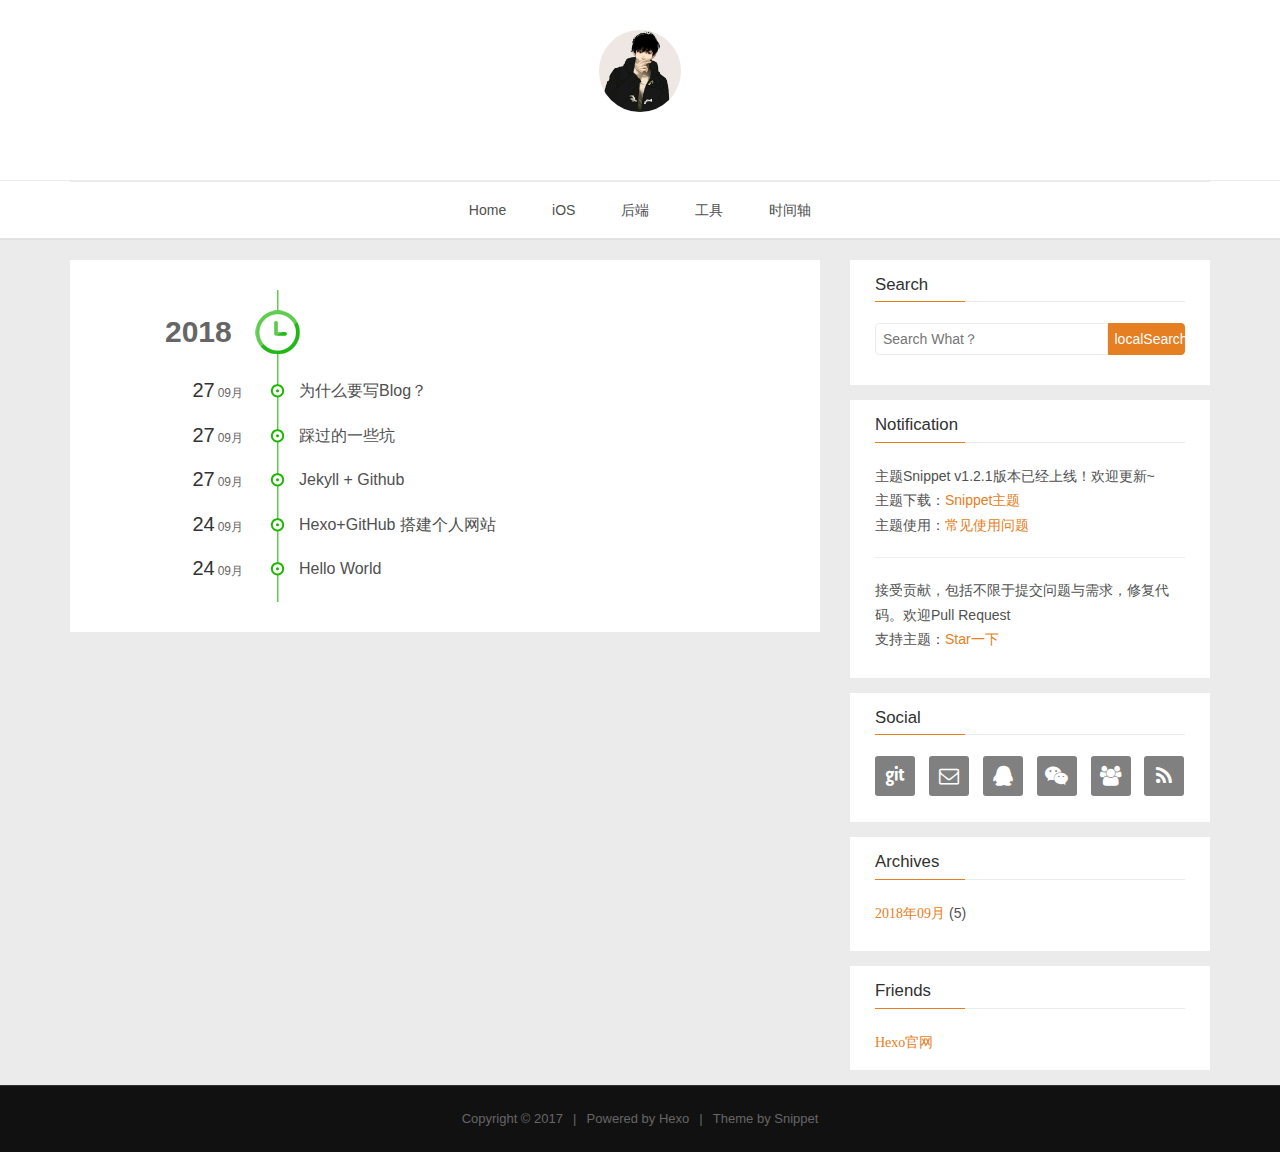
==== commit 62d564f3: "Site updated: 2018-09-27 11:56:24" ====
--- a/archives/index.html
+++ b/archives/index.html
@@ -147,6 +147,19 @@
                             <h3>
                               27<span>09月</span>
                             </h3>
+                            <a href="/2018/09/27/为什么要写Blog？/" title="为什么要写Blog？" target="_blank">为什么要写Blog？</a>
+                        </li>
+                    
+                
+                    
+                    
+                        
+                        
+                          <li>
+                        
+                            <h3>
+                              27<span>09月</span>
+                            </h3>
                             <a href="/2018/09/27/踩过的一些坑/" title="踩过的一些坑" target="_blank">踩过的一些坑</a>
                         </li>
                     
@@ -284,7 +297,7 @@
         
     <div class="widget">
         <h3 class="title">Archives</h3>
-        <ul class="archive-list"><li class="archive-list-item"><a class="archive-list-link" href="/archives/2018/09/"><i class="fa" aria-hidden="true">2018年09月</i></a><span class="archive-list-count">4</span></li></ul>
+        <ul class="archive-list"><li class="archive-list-item"><a class="archive-list-link" href="/archives/2018/09/"><i class="fa" aria-hidden="true">2018年09月</i></a><span class="archive-list-count">5</span></li></ul>
     </div>
 
 
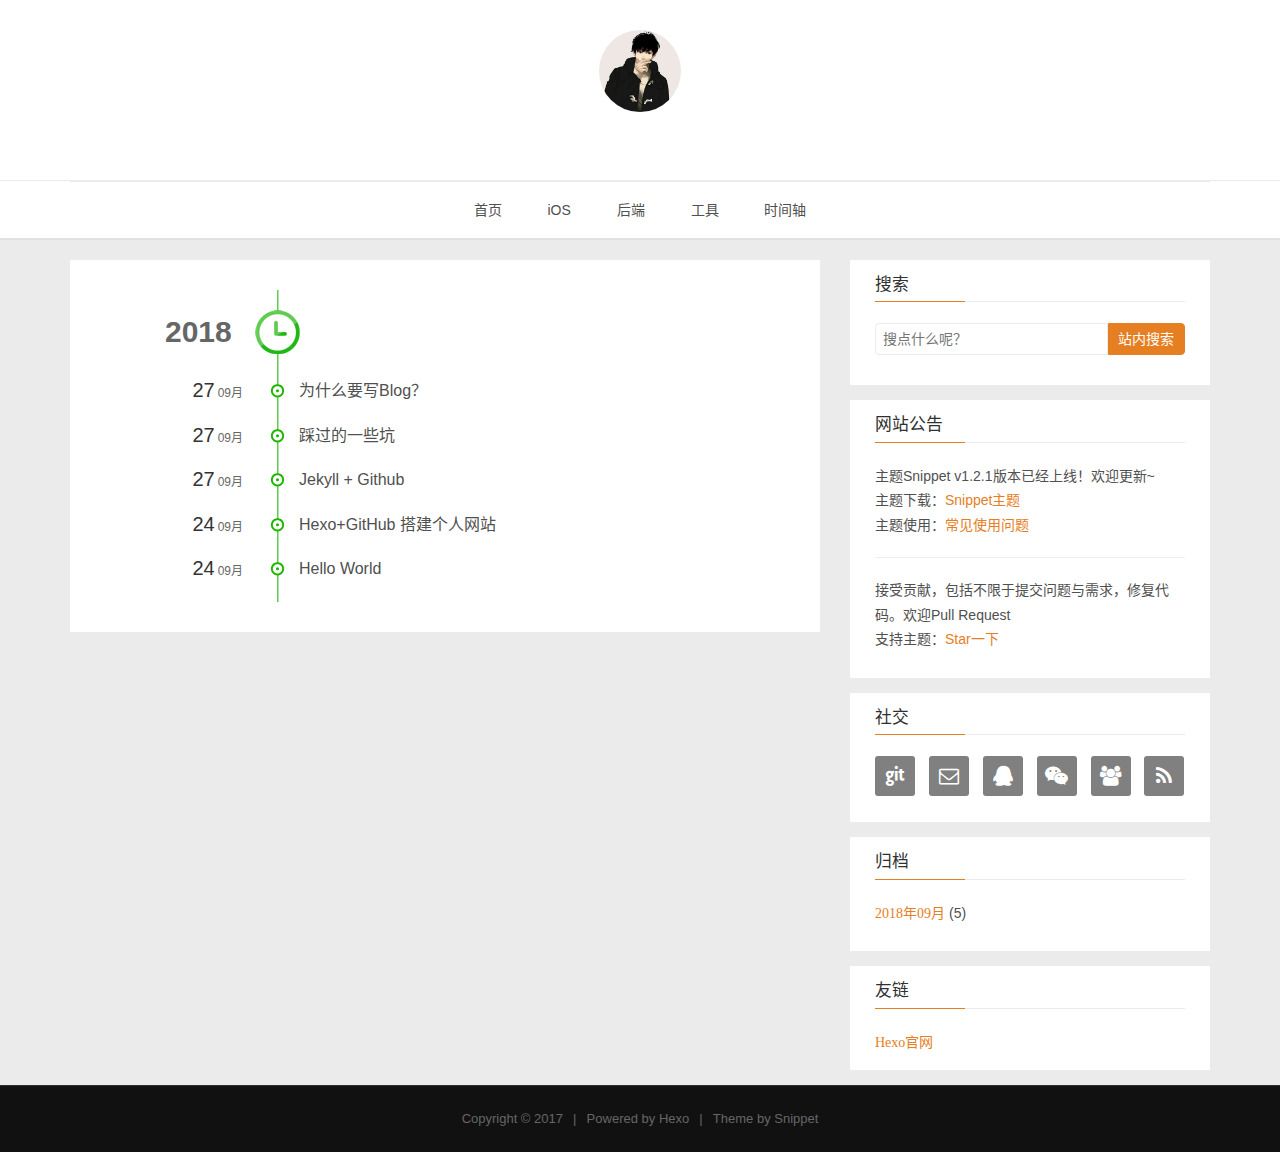
==== commit 7aa78f51: "Site updated: 2018-09-27 12:47:59" ====
--- a/archives/index.html
+++ b/archives/index.html
@@ -1,5 +1,5 @@
 <!DOCTYPE HTML>
-<html lang="">
+<html lang="zh-CN">
 <head>
     <!--Setting-->
     <meta charset="UTF-8">
@@ -27,7 +27,7 @@
     <!--Title-->
 
 
-<title>Archives | Hexo</title>
+<title>归档 | Hexo</title>
 
 
     <link rel="alternate" href="/atom.xml" title="Hexo" type="application/atom+xml">
@@ -100,7 +100,7 @@
                     <ul class="menu">
                         
                             <li role="presentation" class="text-center">
-                                <a href="/"><i class="fa "></i>Home</a>
+                                <a href="/"><i class="fa "></i>首页</a>
                             </li>
                         
                             <li role="presentation" class="text-center">
@@ -217,13 +217,13 @@
         
         
     <div class="widget">
-        <h3 class="title">Search</h3>
+        <h3 class="title">搜索</h3>
         <div id="search-form">
             <div id="result-mask" class="hide"></div>
             <div class="search-area">
                 
-                    <input id="search-key" type="search" autocomplete="off" placeholder="Search What？">
-                    <button type="button" class="search-form-submit" id="search-local">localSearch</button>
+                    <input id="search-key" type="search" autocomplete="off" placeholder="搜点什么呢？">
+                    <button type="button" class="search-form-submit" id="search-local">站内搜索</button>
                 
                 
             </div>
@@ -246,7 +246,7 @@
         
         
     <div class="widget notification">
-        <h3 class="title">Notification</h3>
+        <h3 class="title">网站公告</h3>
         <div>
             <p>主题Snippet v1.2.1版本已经上线！欢迎更新~ <br/>
 主题下载：<a href="https://github.com/shenliyang/hexo-theme-snippet" title="fork me" target="_blank">Snippet主题</a> <br/>
@@ -259,7 +259,7 @@
         
         
     <div class="widget">
-      <h3 class="title">Social</h3> 
+      <h3 class="title">社交</h3> 
         <div class="content social">
             
 	            <a href="//github.com/shenliyang" rel="external nofollow" title="Github" target="_blank">
@@ -296,7 +296,7 @@
         
         
     <div class="widget">
-        <h3 class="title">Archives</h3>
+        <h3 class="title">归档</h3>
         <ul class="archive-list"><li class="archive-list-item"><a class="archive-list-link" href="/archives/2018/09/"><i class="fa" aria-hidden="true">2018年09月</i></a><span class="archive-list-count">5</span></li></ul>
     </div>
 
@@ -307,7 +307,7 @@
         
         
     <div class="widget">
-        <h3 class="title">Friends</h3>
+        <h3 class="title">友链</h3>
         <div class="content friends-link">
         
             <a href="https://hexo.io/zh-cn/" class="fa" target="_blank">Hexo官网</a>
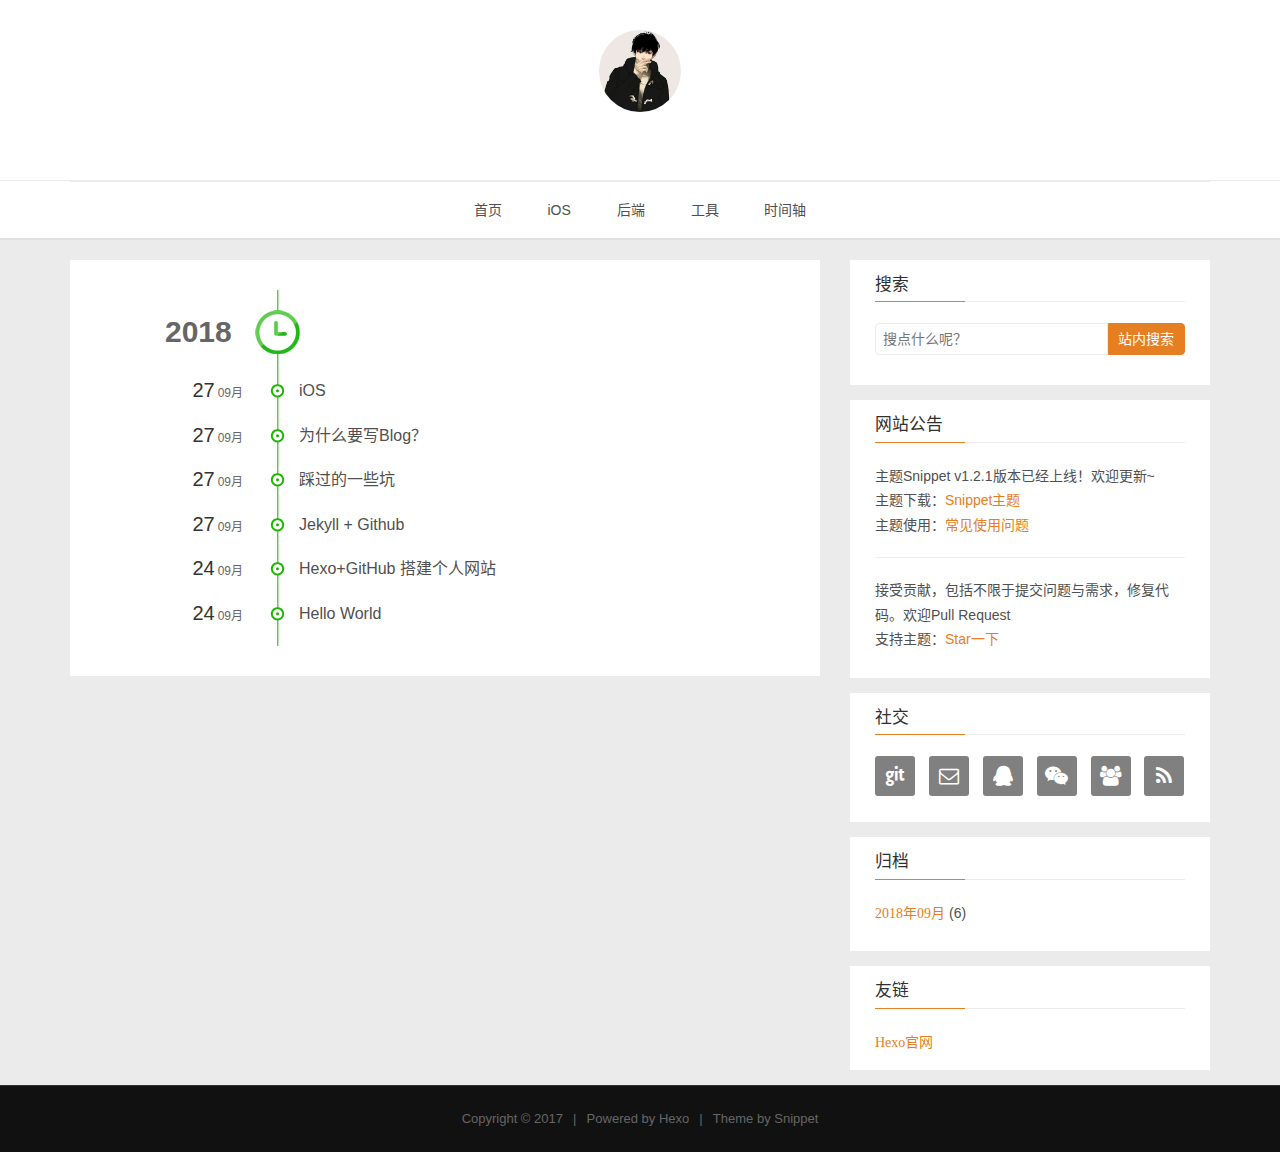
==== commit 6e939f28: "Site updated: 2018-09-27 15:07:03" ====
--- a/archives/index.html
+++ b/archives/index.html
@@ -147,6 +147,19 @@
                             <h3>
                               27<span>09月</span>
                             </h3>
+                            <a href="/2018/09/27/iOS/" title="iOS" target="_blank">iOS</a>
+                        </li>
+                    
+                
+                    
+                    
+                        
+                        
+                          <li>
+                        
+                            <h3>
+                              27<span>09月</span>
+                            </h3>
                             <a href="/2018/09/27/为什么要写Blog？/" title="为什么要写Blog？" target="_blank">为什么要写Blog？</a>
                         </li>
                     
@@ -297,7 +310,7 @@
         
     <div class="widget">
         <h3 class="title">归档</h3>
-        <ul class="archive-list"><li class="archive-list-item"><a class="archive-list-link" href="/archives/2018/09/"><i class="fa" aria-hidden="true">2018年09月</i></a><span class="archive-list-count">5</span></li></ul>
+        <ul class="archive-list"><li class="archive-list-item"><a class="archive-list-link" href="/archives/2018/09/"><i class="fa" aria-hidden="true">2018年09月</i></a><span class="archive-list-count">6</span></li></ul>
     </div>
 
 
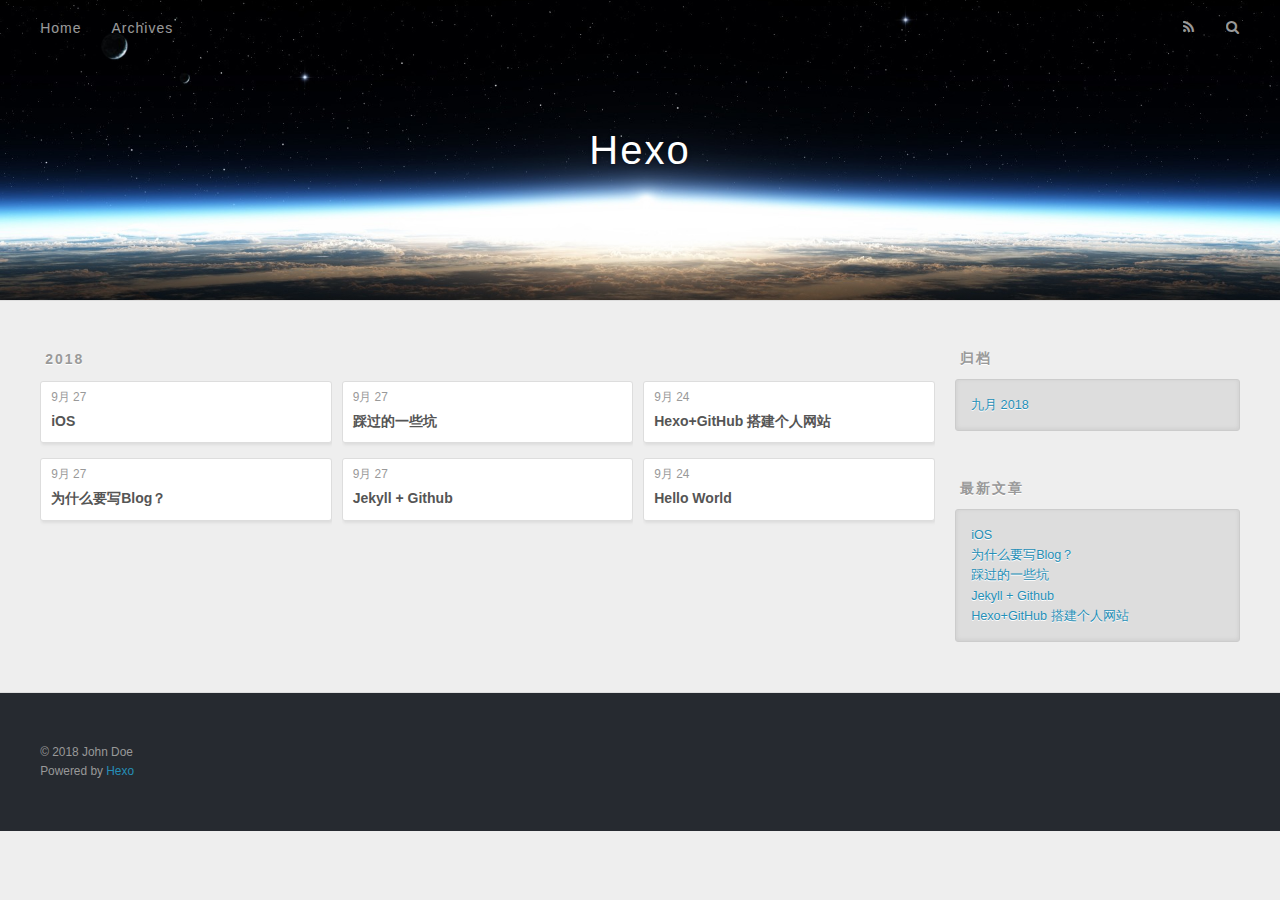
==== commit 72825478: "Site updated: 2018-09-27 21:49:56" ====
--- a/archives/index.html
+++ b/archives/index.html
@@ -1,387 +1,281 @@
-<!DOCTYPE HTML>
-<html lang="zh-CN">
+<!DOCTYPE html>
+<html>
 <head>
-    <!--Setting-->
-    <meta charset="UTF-8">
-    <meta name="viewport" content="width=device-width, user-scalable=no, initial-scale=1.0, maximum-scale=1.0, minimum-scale=1.0">
-    <meta http-equiv="X-UA-Compatible" content="IE=Edge,chrome=1">
-    <meta http-equiv="Cache-Control" content="no-siteapp">
-    <meta http-equiv="Cache-Control" content="no-transform">
-    <meta name="renderer" content="webkit|ie-comp|ie-stand">
-    <meta name="apple-mobile-web-app-capable" content="Hexo">
-    <meta name="apple-mobile-web-app-status-bar-style" content="black">
-    <meta name="format-detection" content="telephone=no,email=no,adress=no">
-    <meta name="browsermode" content="application">
-    <meta name="screen-orientation" content="portrait">
-    <link rel="dns-prefetch" href="http://joewang.github.io">
-    <!--SEO-->
-
-
-
-
-
-<meta name="robots" content="all" />
-<meta name="google" content="all" />
-<meta name="googlebot" content="all" />
-<meta name="verify" content="all" />
-    <!--Title-->
-
-
-<title>归档 | Hexo</title>
-
-
+  <meta charset="utf-8">
+  
+
+  
+  <title>归档 | Hexo</title>
+  <meta name="viewport" content="width=device-width, initial-scale=1, maximum-scale=1">
+  <meta property="og:type" content="website">
+<meta property="og:title" content="Hexo">
+<meta property="og:url" content="http://joewang.github.io/archives/index.html">
+<meta property="og:site_name" content="Hexo">
+<meta property="og:locale" content="zh-CN">
+<meta name="twitter:card" content="summary">
+<meta name="twitter:title" content="Hexo">
+  
     <link rel="alternate" href="/atom.xml" title="Hexo" type="application/atom+xml">
-
-
-    <link rel="icon" href="/favicon.ico">
-
-    
-
-
-
-<link rel="stylesheet" href="/css/bootstrap.min.css?rev=3.3.7">
-<link rel="stylesheet" href="/css/font-awesome.min.css?rev=4.5.0">
-<link rel="stylesheet" href="/css/style.css?rev=@@hash">
-
-
-
-
-    
-	<div class="hide">
-		<script type="text/javascript">
-			var cnzz_protocol = (("https:" == document.location.protocol) ? " https://" : " http://");document.write(unescape("%3Cspan class='cnzz_stat_icon_1263868967 hide' %3E%3Cscript%20src%3D%22https%3A%2F%2Fs95.cnzz.com%2Fz_stat.php%3Fweb_id%3D1272564536%22%3E%3C%2Fscript%3E%3C/span%3E%3Cscript src='" + cnzz_protocol + "s19.cnzz.com/z_stat.php%3Fid%3D1263868967%26show%3Dpic1' type='text/javascript'%3E%3C/script%3E"));
-		</script>
-	</div>
-
-
-
-
-
-
-    
-
+  
+  
+    <link rel="icon" href="/favicon.png">
+  
+  
+    <link href="//fonts.googleapis.com/css?family=Source+Code+Pro" rel="stylesheet" type="text/css">
+  
+  <link rel="stylesheet" href="/css/style.css">
 </head>
 
-
-<!--[if lte IE 8]>
-<style>
-    html{ font-size: 1em }
-</style>
-<![endif]-->
-<!--[if lte IE 9]>
-<div style="ie">你使用的浏览器版本过低，为了你更好的阅读体验，请更新浏览器的版本或者使用其他现代浏览器，比如Chrome、Firefox、Safari等。</div>
-<![endif]-->
-
 <body>
-    <header class="main-header"  style="background-image:url(http://7xpw2b.com1.z0.glb.clouddn.com/hexo-sinppet/img/banner.jpg)"  >
-    <div class="main-header-box">
-        <a class="header-avatar" href="/" title='John Doe'>
-            <img src="/img/avatar.jpg" alt="logo头像" class="img-responsive center-block">
-        </a>
-        <div class="branding">
-        	<!--<h2 class="text-hide">Snippet主题,从未如此简单有趣</h2>-->
-            
-                 <img src="/img/branding.png" alt="Snippet 博客主题" class="img-responsive center-block">
-            
-    	</div>
-    </div>
+  <div id="container">
+    <div id="wrap">
+      <header id="header">
+  <div id="banner"></div>
+  <div id="header-outer" class="outer">
+    <div id="header-title" class="inner">
+      <h1 id="logo-wrap">
+        <a href="/" id="logo">Hexo</a>
+      </h1>
+      
+    </div>
+    <div id="header-inner" class="inner">
+      <nav id="main-nav">
+        <a id="main-nav-toggle" class="nav-icon"></a>
+        
+          <a class="main-nav-link" href="/">Home</a>
+        
+          <a class="main-nav-link" href="/archives">Archives</a>
+        
+      </nav>
+      <nav id="sub-nav">
+        
+          <a id="nav-rss-link" class="nav-icon" href="/atom.xml" title="RSS Feed"></a>
+        
+        <a id="nav-search-btn" class="nav-icon" title="搜索"></a>
+      </nav>
+      <div id="search-form-wrap">
+        <form action="//google.com/search" method="get" accept-charset="UTF-8" class="search-form"><input type="search" name="q" class="search-form-input" placeholder="Search"><button type="submit" class="search-form-submit">&#xF002;</button><input type="hidden" name="sitesearch" value="http://joewang.github.io"></form>
+      </div>
+    </div>
+  </div>
 </header>
-    <nav class="main-navigation">
-    <div class="container">
-        <div class="row">
-            <div class="col-sm-12">
-                <div class="navbar-header"><span class="nav-toggle-button collapsed pull-right" data-toggle="collapse" data-target="#main-menu" id="mnav">
-                    <span class="sr-only"></span>
-                        <i class="fa fa-bars"></i>
-                    </span>
-                    <a class="navbar-brand" href="http://joewang.github.io">Hexo</a>
-                </div>
-                <div class="collapse navbar-collapse" id="main-menu">
-                    <ul class="menu">
-                        
-                            <li role="presentation" class="text-center">
-                                <a href="/"><i class="fa "></i>首页</a>
-                            </li>
-                        
-                            <li role="presentation" class="text-center">
-                                <a href="/categories/iOS/"><i class="fa "></i>iOS</a>
-                            </li>
-                        
-                            <li role="presentation" class="text-center">
-                                <a href="/categories/后端/"><i class="fa "></i>后端</a>
-                            </li>
-                        
-                            <li role="presentation" class="text-center">
-                                <a href="/categories/工具/"><i class="fa "></i>工具</a>
-                            </li>
-                        
-                            <li role="presentation" class="text-center">
-                                <a href="/archives/"><i class="fa "></i>时间轴</a>
-                            </li>
-                        
-                    </ul>
-                </div>
-            </div>
+      <div class="outer">
+        <section id="main">
+  
+  
+    
+    
+      
+      
+      <section class="archives-wrap">
+        <div class="archive-year-wrap">
+          <a href="/archives/2018" class="archive-year">2018</a>
         </div>
-    </div>
+        <div class="archives">
+    
+    <article class="archive-article archive-type-post">
+  <div class="archive-article-inner">
+    <header class="archive-article-header">
+      <a href="/2018/09/27/iOS/" class="archive-article-date">
+  <time datetime="2018-09-27T07:05:33.000Z" itemprop="datePublished">9月 27</time>
+</a>
+      
+  
+    <h1 itemprop="name">
+      <a class="archive-article-title" href="/2018/09/27/iOS/">iOS</a>
+    </h1>
+  
+
+    </header>
+  </div>
+</article>
+  
+    
+    
+    <article class="archive-article archive-type-post">
+  <div class="archive-article-inner">
+    <header class="archive-article-header">
+      <a href="/2018/09/27/为什么要写Blog？/" class="archive-article-date">
+  <time datetime="2018-09-27T03:36:27.000Z" itemprop="datePublished">9月 27</time>
+</a>
+      
+  
+    <h1 itemprop="name">
+      <a class="archive-article-title" href="/2018/09/27/为什么要写Blog？/">为什么要写Blog？</a>
+    </h1>
+  
+
+    </header>
+  </div>
+</article>
+  
+    
+    
+    <article class="archive-article archive-type-post">
+  <div class="archive-article-inner">
+    <header class="archive-article-header">
+      <a href="/2018/09/27/踩过的一些坑/" class="archive-article-date">
+  <time datetime="2018-09-27T03:13:41.000Z" itemprop="datePublished">9月 27</time>
+</a>
+      
+  
+    <h1 itemprop="name">
+      <a class="archive-article-title" href="/2018/09/27/踩过的一些坑/">踩过的一些坑</a>
+    </h1>
+  
+
+    </header>
+  </div>
+</article>
+  
+    
+    
+    <article class="archive-article archive-type-post">
+  <div class="archive-article-inner">
+    <header class="archive-article-header">
+      <a href="/2018/09/27/Jekyll-Github/" class="archive-article-date">
+  <time datetime="2018-09-27T00:23:50.000Z" itemprop="datePublished">9月 27</time>
+</a>
+      
+  
+    <h1 itemprop="name">
+      <a class="archive-article-title" href="/2018/09/27/Jekyll-Github/">Jekyll + Github</a>
+    </h1>
+  
+
+    </header>
+  </div>
+</article>
+  
+    
+    
+    <article class="archive-article archive-type-post">
+  <div class="archive-article-inner">
+    <header class="archive-article-header">
+      <a href="/2018/09/24/Hexo-GitHub-搭建个人网站/" class="archive-article-date">
+  <time datetime="2018-09-24T08:20:10.000Z" itemprop="datePublished">9月 24</time>
+</a>
+      
+  
+    <h1 itemprop="name">
+      <a class="archive-article-title" href="/2018/09/24/Hexo-GitHub-搭建个人网站/">Hexo+GitHub 搭建个人网站</a>
+    </h1>
+  
+
+    </header>
+  </div>
+</article>
+  
+    
+    
+    <article class="archive-article archive-type-post">
+  <div class="archive-article-inner">
+    <header class="archive-article-header">
+      <a href="/2018/09/24/hello-world/" class="archive-article-date">
+  <time datetime="2018-09-24T02:54:51.845Z" itemprop="datePublished">9月 24</time>
+</a>
+      
+  
+    <h1 itemprop="name">
+      <a class="archive-article-title" href="/2018/09/24/hello-world/">Hello World</a>
+    </h1>
+  
+
+    </header>
+  </div>
+</article>
+  
+  
+    </div></section>
+  
+
+
+</section>
+        
+          <aside id="sidebar">
+  
+    
+
+  
+    
+
+  
+    
+  
+    
+  <div class="widget-wrap">
+    <h3 class="widget-title">归档</h3>
+    <div class="widget">
+      <ul class="archive-list"><li class="archive-list-item"><a class="archive-list-link" href="/archives/2018/09/">九月 2018</a></li></ul>
+    </div>
+  </div>
+
+
+  
+    
+  <div class="widget-wrap">
+    <h3 class="widget-title">最新文章</h3>
+    <div class="widget">
+      <ul>
+        
+          <li>
+            <a href="/2018/09/27/iOS/">iOS</a>
+          </li>
+        
+          <li>
+            <a href="/2018/09/27/为什么要写Blog？/">为什么要写Blog？</a>
+          </li>
+        
+          <li>
+            <a href="/2018/09/27/踩过的一些坑/">踩过的一些坑</a>
+          </li>
+        
+          <li>
+            <a href="/2018/09/27/Jekyll-Github/">Jekyll + Github</a>
+          </li>
+        
+          <li>
+            <a href="/2018/09/24/Hexo-GitHub-搭建个人网站/">Hexo+GitHub 搭建个人网站</a>
+          </li>
+        
+      </ul>
+    </div>
+  </div>
+
+  
+</aside>
+        
+      </div>
+      <footer id="footer">
+  
+  <div class="outer">
+    <div id="footer-info" class="inner">
+      &copy; 2018 John Doe<br>
+      Powered by <a href="http://hexo.io/" target="_blank">Hexo</a>
+    </div>
+  </div>
+</footer>
+    </div>
+    <nav id="mobile-nav">
+  
+    <a href="/" class="mobile-nav-link">Home</a>
+  
+    <a href="/archives" class="mobile-nav-link">Archives</a>
+  
 </nav>
-    <section class="content-wrap">
-        <div class="container">
-            <div class="row">
-                <main class="col-md-8 main-content ">
-                    <div id="main">
-     <div class="timebox">
-          <div class="timeline">
-              <ul>
-                
-                
-                    
-                    
-                        
-                            
-                            <h2>2018</h2>
-                        
-                        
-                          <li>
-                        
-                            <h3>
-                              27<span>09月</span>
-                            </h3>
-                            <a href="/2018/09/27/iOS/" title="iOS" target="_blank">iOS</a>
-                        </li>
-                    
-                
-                    
-                    
-                        
-                        
-                          <li>
-                        
-                            <h3>
-                              27<span>09月</span>
-                            </h3>
-                            <a href="/2018/09/27/为什么要写Blog？/" title="为什么要写Blog？" target="_blank">为什么要写Blog？</a>
-                        </li>
-                    
-                
-                    
-                    
-                        
-                        
-                          <li>
-                        
-                            <h3>
-                              27<span>09月</span>
-                            </h3>
-                            <a href="/2018/09/27/踩过的一些坑/" title="踩过的一些坑" target="_blank">踩过的一些坑</a>
-                        </li>
-                    
-                
-                    
-                    
-                        
-                        
-                          <li>
-                        
-                            <h3>
-                              27<span>09月</span>
-                            </h3>
-                            <a href="/2018/09/27/Jekyll-Github/" title="Jekyll + Github" target="_blank">Jekyll + Github</a>
-                        </li>
-                    
-                
-                    
-                    
-                        
-                        
-                          <li>
-                        
-                            <h3>
-                              24<span>09月</span>
-                            </h3>
-                            <a href="/2018/09/24/Hexo-GitHub-搭建个人网站/" title="Hexo+GitHub 搭建个人网站" target="_blank">Hexo+GitHub 搭建个人网站</a>
-                        </li>
-                    
-                
-                    
-                    
-                        
-                        
-                          <li>
-                        
-                            <h3>
-                              24<span>09月</span>
-                            </h3>
-                            <a href="/2018/09/24/hello-world/" title="Hello World" target="_blank">Hello World</a>
-                        </li>
-                    
-                
-              </ul>
-          </div>
-    </div>
-</div>
-
-
-
-                </main>
-                
-                    
-    <aside class="col-md-4 sidebar">
-        
-        
-    <div class="widget">
-        <h3 class="title">搜索</h3>
-        <div id="search-form">
-            <div id="result-mask" class="hide"></div>
-            <div class="search-area">
-                
-                    <input id="search-key" type="search" autocomplete="off" placeholder="搜点什么呢？">
-                    <button type="button" class="search-form-submit" id="search-local">站内搜索</button>
-                
-                
-            </div>
-            <div id="result-wrap" class="hide">
-                <div id="search-result"></div>
-            </div>
-            <div class="hide">
-                <template id="search-tpl">
-                    <div class="item">
-                        <a href="/{path}" title="{title}">
-                            <div class="title">{title}</div>
-                            <div class="content">{content}</div>
-                        </a>
-                    </div>
-                </template>
-            </div>
-        </div>
-    </div>
-
-        
-        
-    <div class="widget notification">
-        <h3 class="title">网站公告</h3>
-        <div>
-            <p>主题Snippet v1.2.1版本已经上线！欢迎更新~ <br/>
-主题下载：<a href="https://github.com/shenliyang/hexo-theme-snippet" title="fork me" target="_blank">Snippet主题</a> <br/>
-主题使用：<a href="https://github.com/shenliyang/hexo-theme-snippet/blob/master/README.md#常见问题" title="" target="_blank">常见使用问题</a> <br/>
-<hr/>接受贡献，包括不限于提交问题与需求，修复代码。欢迎Pull Request<br/>支持主题：<a href="https://github.com/shenliyang/hexo-theme-snippet/stargazers">Star一下</a>
-</p>
-        </div>
-    </div>
-
-        
-        
-    <div class="widget">
-      <h3 class="title">社交</h3> 
-        <div class="content social">
-            
-	            <a href="//github.com/shenliyang" rel="external nofollow" title="Github" target="_blank">
-			    	<i class="git fa fa-git"></i>
-			    </a>
-            
-	            <a href="mailto:snippet@91h5.cc" rel="external nofollow" title="邮箱" target="_blank">
-			    	<i class="envelope-o fa fa-envelope-o"></i>
-			    </a>
-            
-	            <a href="/" rel="external nofollow" title="联系QQ" target="_blank">
-			    	<i class="qq fa fa-qq"></i>
-			    </a>
-            
-	            <a href="/" rel="external nofollow" title="微信" target="_blank">
-			    	<i class="weixin fa fa-weixin"></i>
-			    </a>
-            
-	            <a href="/" rel="external nofollow" title="QQ群" target="_blank">
-			    	<i class="users fa fa-users"></i>
-			    </a>
-            
-	            <a href="/atom.xml" rel="external nofollow" title="RSS" target="_blank">
-			    	<i class="feed fa fa-feed"></i>
-			    </a>
-            
-        </div>
-    </div>
-
-
-        
-        
-
-        
-        
-    <div class="widget">
-        <h3 class="title">归档</h3>
-        <ul class="archive-list"><li class="archive-list-item"><a class="archive-list-link" href="/archives/2018/09/"><i class="fa" aria-hidden="true">2018年09月</i></a><span class="archive-list-count">6</span></li></ul>
-    </div>
-
-
-        
-        
-
-        
-        
-    <div class="widget">
-        <h3 class="title">友链</h3>
-        <div class="content friends-link">
-        
-            <a href="https://hexo.io/zh-cn/" class="fa" target="_blank">Hexo官网</a>
-        
-        </div>
-    </div>
-
-
-        
-    </aside>
-
-                
-            </div>
-        </div>
-    </section>
-    <footer class="main-footer">
-    <div class="container">
-        <div class="row">
-        </div>
-    </div>
-</footer>
-
-<a id="back-to-top" class="icon-btn hide">
-	<i class="fa fa-chevron-up"></i>
-</a>
-
-
-
-
-    <div class="copyright">
-    <div class="container">
-        <div class="row">
-            <div class="col-sm-12">
-                <div class="busuanzi">
-    
-</div>
-
-            </div>
-            <div class="col-sm-12">
-                <span>Copyright &copy; 2017
-                </span> |
-                <span>
-                    Powered by <a href="//hexo.io" class="copyright-links" target="_blank" rel="nofollow">Hexo</a>
-                </span> |
-                <span>
-                    Theme by <a href="//github.com/shenliyang/hexo-theme-snippet.git" class="copyright-links" target="_blank" rel="nofollow">Snippet</a>
-                </span>
-            </div>
-        </div>
-    </div>
-</div>
-
-
-	<script src="/js/search.js?rev=@@hash"></script>
-
-
-
-
-
-
-<script src="/js/app.js?rev=@@hash"></script>
-
+    
+
+<script src="//ajax.googleapis.com/ajax/libs/jquery/2.0.3/jquery.min.js"></script>
+
+
+  <link rel="stylesheet" href="/fancybox/jquery.fancybox.css">
+  <script src="/fancybox/jquery.fancybox.pack.js"></script>
+
+
+<script src="/js/script.js"></script>
+
+
+
+  </div>
 </body>
 </html>--- a/css/style.css
+++ b/css/style.css
@@ -1,1425 +1,1216 @@
-/*! style.css v1.2.0 | MIT License | github.com/shenliyang */
-/*====================================================
-    COLOR VARIABLE FOR THEME
-====================================================*/
-/* _variable.less */
-/*====================================================
-    MIXINS FOR THEME
-====================================================*/
-/* _mixins.less */
-@-webkit-keyframes masked-animation {
-  0% {
-    background-position: 0 0;
-  }
-  to {
-    background-position: -100% 0;
-  }
-}
-@keyframes masked-animation {
-  0% {
-    background-position: 0 0;
-  }
-  to {
-    background-position: -100% 0;
-  }
-}
-/*====================================================
-    common styles
-====================================================*/
-html {
-  color: #505050;
-  line-height: 1.75em;
-  background: #ebebeb;
-  position: relative;
-  font-family: "Helvetica Neue", Helvetica, Arial, "Hiragino Sans GB", "Hiragino Sans GB W3", "WenQuanYi Micro Hei", "Microsoft YaHei UI", "Microsoft YaHei", sans-serif;
-}
 body {
-  color: #505050;
-  line-height: 1.75em;
-  background: #ebebeb;
-  position: relative;
-  font-family: "Helvetica Neue", Helvetica, Arial, "Hiragino Sans GB", "Hiragino Sans GB W3", "WenQuanYi Micro Hei", "Microsoft YaHei UI", "Microsoft YaHei", sans-serif;
-}
+  width: 100%;
+}
+body:before,
+body:after {
+  content: "";
+  display: table;
+}
+body:after {
+  clear: both;
+}
+html,
+body,
+div,
+span,
+applet,
+object,
+iframe,
 h1,
 h2,
 h3,
 h4,
 h5,
-h6 {
-  font-weight: 400;
-  color: #303030;
-}
-h1 {
+h6,
+p,
+blockquote,
+pre,
+a,
+abbr,
+acronym,
+address,
+big,
+cite,
+code,
+del,
+dfn,
+em,
+img,
+ins,
+kbd,
+q,
+s,
+samp,
+small,
+strike,
+strong,
+sub,
+sup,
+tt,
+var,
+dl,
+dt,
+dd,
+ol,
+ul,
+li,
+fieldset,
+form,
+label,
+legend,
+table,
+caption,
+tbody,
+tfoot,
+thead,
+tr,
+th,
+td {
+  margin: 0;
+  padding: 0;
+  border: 0;
+  outline: 0;
+  font-weight: inherit;
+  font-style: inherit;
+  font-family: inherit;
+  font-size: 100%;
+  vertical-align: baseline;
+}
+body {
+  line-height: 1;
+  color: #000;
+  background: #fff;
+}
+ol,
+ul {
+  list-style: none;
+}
+table {
+  border-collapse: separate;
+  border-spacing: 0;
+  vertical-align: middle;
+}
+caption,
+th,
+td {
+  text-align: left;
+  font-weight: normal;
+  vertical-align: middle;
+}
+a img {
+  border: none;
+}
+input,
+button {
+  margin: 0;
+  padding: 0;
+}
+input::-moz-focus-inner,
+button::-moz-focus-inner {
+  border: 0;
+  padding: 0;
+}
+@font-face {
+  font-family: FontAwesome;
+  font-style: normal;
+  font-weight: normal;
+  src: url("fonts/fontawesome-webfont.eot?v=#4.0.3");
+  src: url("fonts/fontawesome-webfont.eot?#iefix&v=#4.0.3") format("embedded-opentype"), url("fonts/fontawesome-webfont.woff?v=#4.0.3") format("woff"), url("fonts/fontawesome-webfont.ttf?v=#4.0.3") format("truetype"), url("fonts/fontawesome-webfont.svg#fontawesomeregular?v=#4.0.3") format("svg");
+}
+html,
+body,
+#container {
+  height: 100%;
+}
+body {
+  background: #eee;
+  font: 14px -apple-system, BlinkMacSystemFont, "Segoe UI", "Roboto", "Oxygen", "Ubuntu", "Cantarell", "Fira Sans", "Droid Sans", "Helvetica Neue", sans-serif;
+  -webkit-text-size-adjust: 100%;
+}
+.outer {
+  max-width: 1220px;
+  margin: 0 auto;
+  padding: 0 20px;
+}
+.outer:before,
+.outer:after {
+  content: "";
+  display: table;
+}
+.outer:after {
+  clear: both;
+}
+.inner {
+  display: inline;
+  float: left;
+  width: 98.33333333333333%;
+  margin: 0 0.833333333333333%;
+}
+.left,
+.alignleft {
+  float: left;
+}
+.right,
+.alignright {
+  float: right;
+}
+.clear {
+  clear: both;
+}
+#container {
+  position: relative;
+}
+.mobile-nav-on {
+  overflow: hidden;
+}
+#wrap {
+  height: 100%;
+  width: 100%;
+  position: absolute;
+  top: 0;
+  left: 0;
+  -webkit-transition: 0.2s ease-out;
+  -moz-transition: 0.2s ease-out;
+  -ms-transition: 0.2s ease-out;
+  transition: 0.2s ease-out;
+  z-index: 1;
+  background: #eee;
+}
+.mobile-nav-on #wrap {
+  left: 280px;
+}
+@media screen and (min-width: 768px) {
+  #main {
+    display: inline;
+    float: left;
+    width: 73.33333333333333%;
+    margin: 0 0.833333333333333%;
+  }
+}
+.article-date,
+.article-category-link,
+.archive-year,
+.widget-title {
+  text-decoration: none;
+  text-transform: uppercase;
+  letter-spacing: 2px;
+  color: #999;
+  margin-bottom: 1em;
+  margin-left: 5px;
+  line-height: 1em;
+  text-shadow: 0 1px #fff;
+  font-weight: bold;
+}
+.article-inner,
+.archive-article-inner {
+  background: #fff;
+  -webkit-box-shadow: 1px 2px 3px #ddd;
+  box-shadow: 1px 2px 3px #ddd;
+  border: 1px solid #ddd;
+  border-radius: 3px;
+}
+.article-entry h1,
+.widget h1 {
   font-size: 2em;
 }
-h2 {
+.article-entry h2,
+.widget h2 {
   font-size: 1.5em;
 }
-h3 {
+.article-entry h3,
+.widget h3 {
+  font-size: 1.3em;
+}
+.article-entry h4,
+.widget h4 {
   font-size: 1.2em;
 }
-h4 {
+.article-entry h5,
+.widget h5 {
   font-size: 1em;
 }
-h5 {
+.article-entry h6,
+.widget h6 {
+  font-size: 1em;
+  color: #999;
+}
+.article-entry hr,
+.widget hr {
+  border: 1px dashed #ddd;
+}
+.article-entry strong,
+.widget strong {
+  font-weight: bold;
+}
+.article-entry em,
+.widget em,
+.article-entry cite,
+.widget cite {
+  font-style: italic;
+}
+.article-entry sup,
+.widget sup,
+.article-entry sub,
+.widget sub {
   font-size: 0.75em;
-}
-h6 {
-  font-size: 0.5em;
-}
-a {
-  color: #e67e22;
+  line-height: 0;
+  position: relative;
+  vertical-align: baseline;
+}
+.article-entry sup,
+.widget sup {
+  top: -0.5em;
+}
+.article-entry sub,
+.widget sub {
+  bottom: -0.2em;
+}
+.article-entry small,
+.widget small {
+  font-size: 0.85em;
+}
+.article-entry acronym,
+.widget acronym,
+.article-entry abbr,
+.widget abbr {
+  border-bottom: 1px dotted;
+}
+.article-entry ul,
+.widget ul,
+.article-entry ol,
+.widget ol,
+.article-entry dl,
+.widget dl {
+  margin: 0 20px;
+  line-height: 1.6em;
+}
+.article-entry ul ul,
+.widget ul ul,
+.article-entry ol ul,
+.widget ol ul,
+.article-entry ul ol,
+.widget ul ol,
+.article-entry ol ol,
+.widget ol ol {
+  margin-top: 0;
+  margin-bottom: 0;
+}
+.article-entry ul,
+.widget ul {
+  list-style: disc;
+}
+.article-entry ol,
+.widget ol {
+  list-style: decimal;
+}
+.article-entry dt,
+.widget dt {
+  font-weight: bold;
+}
+#header {
+  height: 300px;
+  position: relative;
+  border-bottom: 1px solid #ddd;
+}
+#header:before,
+#header:after {
+  content: "";
+  position: absolute;
+  left: 0;
+  right: 0;
+  height: 40px;
+}
+#header:before {
+  top: 0;
+  background: -webkit-linear-gradient(rgba(0,0,0,0.2), transparent);
+  background: -moz-linear-gradient(rgba(0,0,0,0.2), transparent);
+  background: -ms-linear-gradient(rgba(0,0,0,0.2), transparent);
+  background: linear-gradient(rgba(0,0,0,0.2), transparent);
+}
+#header:after {
+  bottom: 0;
+  background: -webkit-linear-gradient(transparent, rgba(0,0,0,0.2));
+  background: -moz-linear-gradient(transparent, rgba(0,0,0,0.2));
+  background: -ms-linear-gradient(transparent, rgba(0,0,0,0.2));
+  background: linear-gradient(transparent, rgba(0,0,0,0.2));
+}
+#header-outer {
+  height: 100%;
+  position: relative;
+}
+#header-inner {
+  position: relative;
+  overflow: hidden;
+}
+#banner {
+  position: absolute;
+  top: 0;
+  left: 0;
+  width: 100%;
+  height: 100%;
+  background: url("images/banner.jpg") center #000;
+  -webkit-background-size: cover;
+  -moz-background-size: cover;
+  background-size: cover;
+  z-index: -1;
+}
+#header-title {
+  text-align: center;
+  height: 40px;
+  position: absolute;
+  top: 50%;
+  left: 0;
+  margin-top: -20px;
+}
+#logo,
+#subtitle {
+  text-decoration: none;
+  color: #fff;
+  font-weight: 300;
+  text-shadow: 0 1px 4px rgba(0,0,0,0.3);
+}
+#logo {
+  font-size: 40px;
+  line-height: 40px;
+  letter-spacing: 2px;
+}
+#subtitle {
+  font-size: 16px;
+  line-height: 16px;
+  letter-spacing: 1px;
+}
+#subtitle-wrap {
+  margin-top: 16px;
+}
+#main-nav {
+  float: left;
+  margin-left: -15px;
+}
+.nav-icon,
+.main-nav-link {
+  float: left;
+  color: #fff;
+  opacity: 0.6;
+  text-decoration: none;
+  text-shadow: 0 1px rgba(0,0,0,0.2);
+  -webkit-transition: opacity 0.2s;
+  -moz-transition: opacity 0.2s;
+  -ms-transition: opacity 0.2s;
+  transition: opacity 0.2s;
+  display: block;
+  padding: 20px 15px;
+}
+.nav-icon:hover,
+.main-nav-link:hover {
+  opacity: 1;
+}
+.nav-icon {
+  font-family: FontAwesome;
+  text-align: center;
+  font-size: 14px;
+  width: 14px;
+  height: 14px;
+  padding: 20px 15px;
+  position: relative;
+  cursor: pointer;
+}
+.main-nav-link {
+  font-weight: 300;
+  letter-spacing: 1px;
+}
+@media screen and (max-width: 479px) {
+  .main-nav-link {
+    display: none;
+  }
+}
+#main-nav-toggle {
+  display: none;
+}
+#main-nav-toggle:before {
+  content: "\f0c9";
+}
+@media screen and (max-width: 479px) {
+  #main-nav-toggle {
+    display: block;
+  }
+}
+#sub-nav {
+  float: right;
+  margin-right: -15px;
+}
+#nav-rss-link:before {
+  content: "\f09e";
+}
+#nav-search-btn:before {
+  content: "\f002";
+}
+#search-form-wrap {
+  position: absolute;
+  top: 15px;
+  width: 150px;
+  height: 30px;
+  right: -150px;
+  opacity: 0;
+  -webkit-transition: 0.2s ease-out;
+  -moz-transition: 0.2s ease-out;
+  -ms-transition: 0.2s ease-out;
+  transition: 0.2s ease-out;
+}
+#search-form-wrap.on {
+  opacity: 1;
+  right: 0;
+}
+@media screen and (max-width: 479px) {
+  #search-form-wrap {
+    width: 100%;
+    right: -100%;
+  }
+}
+.search-form {
+  position: absolute;
+  top: 0;
+  left: 0;
+  right: 0;
+  background: #fff;
+  padding: 5px 15px;
+  border-radius: 15px;
+  -webkit-box-shadow: 0 0 10px rgba(0,0,0,0.3);
+  box-shadow: 0 0 10px rgba(0,0,0,0.3);
+}
+.search-form-input {
+  border: none;
+  background: none;
+  color: #555;
+  width: 100%;
+  font: 13px -apple-system, BlinkMacSystemFont, "Segoe UI", "Roboto", "Oxygen", "Ubuntu", "Cantarell", "Fira Sans", "Droid Sans", "Helvetica Neue", sans-serif;
   outline: none;
 }
-a:hover {
-  color: #e67e22;
-}
-a:active {
-  outline: none;
-}
-a:focus {
-  outline: none;
-}
-a img {
-  outline: none;
-}
-.btn {
-  padding: 7px 14px;
-  -webkit-border-radius: 2px;
-  -moz-border-radius: 2px;
-  border-radius: 2px;
-}
-.btn-default {
-  border: 1px solid #e67e22;
-  background: #e67e22;
-  color: #fff;
-  -webkit-transition: all 0.2s ease-in-out;
-  transition: all 0.2s ease-in-out;
-}
-.btn-default:hover {
-  border: 1px solid #303030;
-  background: #303030;
-  color: #fff;
-}
-.btn-default:focus {
-  outline: none;
-}
-.btn-default[disabled] {
-  border: 1px solid #303030;
-  background: #303030;
-  color: #fff;
-}
-input[type="search"] {
-  box-sizing: border-box;
-  width: 75%;
-  height: 32px;
-  line-height: 16px;
-  padding: 7px 11px 7px 7px;
-  border-radius: 4px 0 0 4px;
-  margin-bottom: 1em;
-  border: 1px solid #ebebeb;
-  -webkit-transition: all 0.2s;
-  transition: all 0.2s;
-}
-input[type="search"]:focus {
-  border: 1px solid #e67e22;
-  outline: none;
-}
-input[type="text"] {
-  padding: 7px 7px;
-  border: 1px solid #ebebeb;
-  -webkit-border-radius: 2px;
-  -moz-border-radius: 2px;
-  border-radius: 2px;
-  -webkit-transition: all 0.2s;
-  transition: all 0.2s;
-}
-input[type="text"]:focus {
-  border: 1px solid #e67e22;
-  outline: none;
-}
-input[type="url"] {
-  padding: 7px 7px;
-  border: 1px solid #ebebeb;
-  -webkit-border-radius: 2px;
-  -moz-border-radius: 2px;
-  border-radius: 2px;
-  -webkit-transition: all 0.2s;
-  transition: all 0.2s;
-}
-input[type="url"]:focus {
-  border: 1px solid #e67e22;
-  outline: none;
-}
-input[type="email"] {
-  padding: 7px 7px;
-  border: 1px solid #ebebeb;
-  -webkit-border-radius: 2px;
-  -moz-border-radius: 2px;
-  border-radius: 2px;
-  -webkit-transition: all 0.2s;
-  transition: all 0.2s;
-}
-input[type="email"]:focus {
-  border: 1px solid #e67e22;
-  outline: none;
-}
-textarea {
-  padding: 7px 7px;
-  border: 1px solid #ebebeb;
-  -webkit-border-radius: 2px;
-  -moz-border-radius: 2px;
-  border-radius: 2px;
-  -webkit-transition: all 0.2s;
-  transition: all 0.2s;
-}
-textarea:focus {
-  border: 1px solid #e67e22;
-  outline: none;
-}
-blockquote {
-  border-left: 4px solid #e67e22;
-  background-color: #f9f9f9;
-}
-pre {
-  padding: 0;
+.search-form-input::-webkit-search-results-decoration,
+.search-form-input::-webkit-search-cancel-button {
+  -webkit-appearance: none;
+}
+.search-form-submit {
+  position: absolute;
+  top: 50%;
+  right: 10px;
+  margin-top: -7px;
+  font: 13px FontAwesome;
+  border: none;
   background: none;
+  color: #bbb;
+  cursor: pointer;
+}
+.search-form-submit:hover,
+.search-form-submit:focus {
+  color: #777;
+}
+.article {
+  margin: 50px 0;
+}
+.article-inner {
+  overflow: hidden;
+}
+.article-meta:before,
+.article-meta:after {
+  content: "";
+  display: table;
+}
+.article-meta:after {
+  clear: both;
+}
+.article-date {
+  float: left;
+}
+.article-category {
+  float: left;
+  line-height: 1em;
+  color: #ccc;
+  text-shadow: 0 1px #fff;
+  margin-left: 8px;
+}
+.article-category:before {
+  content: "\2022";
+}
+.article-category-link {
+  margin: 0 12px 1em;
+}
+.article-header {
+  padding: 20px 20px 0;
+}
+.article-title {
+  text-decoration: none;
+  font-size: 2em;
+  font-weight: bold;
+  color: #555;
+  line-height: 1.1em;
+  -webkit-transition: color 0.2s;
+  -moz-transition: color 0.2s;
+  -ms-transition: color 0.2s;
+  transition: color 0.2s;
+}
+a.article-title:hover {
+  color: #258fb8;
+}
+.article-entry {
+  color: #555;
+  padding: 0 20px;
+}
+.article-entry:before,
+.article-entry:after {
+  content: "";
+  display: table;
+}
+.article-entry:after {
+  clear: both;
+}
+.article-entry p,
+.article-entry table {
+  line-height: 1.6em;
+  margin: 1.6em 0;
+}
+.article-entry h1,
+.article-entry h2,
+.article-entry h3,
+.article-entry h4,
+.article-entry h5,
+.article-entry h6 {
+  font-weight: bold;
+}
+.article-entry h1,
+.article-entry h2,
+.article-entry h3,
+.article-entry h4,
+.article-entry h5,
+.article-entry h6 {
+  line-height: 1.1em;
+  margin: 1.1em 0;
+}
+.article-entry a {
+  color: #258fb8;
+  text-decoration: none;
+}
+.article-entry a:hover {
+  text-decoration: underline;
+}
+.article-entry ul,
+.article-entry ol,
+.article-entry dl {
+  margin-top: 1.6em;
+  margin-bottom: 1.6em;
+}
+.article-entry img,
+.article-entry video {
+  max-width: 100%;
+  height: auto;
+  display: block;
+  margin: auto;
+}
+.article-entry iframe {
   border: none;
 }
-::-moz-selection {
-  color: #fff;
-  background: #e67e22;
-  text-shadow: none;
-}
-::selection {
-  color: #fff;
-  background: #e67e22;
-  text-shadow: none;
-}
-.ie {
-  position: fixed;
-  z-index: 9999;
-  left: 0;
-  top: 0;
+.article-entry table {
   width: 100%;
-  height: 70px;
+  border-collapse: collapse;
+  border-spacing: 0;
+}
+.article-entry th {
+  font-weight: bold;
+  border-bottom: 3px solid #ddd;
+  padding-bottom: 0.5em;
+}
+.article-entry td {
+  border-bottom: 1px solid #ddd;
+  padding: 10px 0;
+}
+.article-entry blockquote {
+  font-family: Georgia, "Times New Roman", serif;
+  font-size: 1.4em;
+  margin: 1.6em 20px;
   text-align: center;
-  line-height: 70px;
-  background-color: #f9f9f9;
-  color: #f0ad4e;
-  border-bottom: 1px solid #303030;
-  text-overflow: ellipsis;
-  overflow: hidden;
-  white-space: nowrap;
-}
-#process {
-  position: fixed;
-  width: 0;
-  height: 2px;
-  background-color: #e67e22;
-  top: -1px;
-  left: 0;
-  -webkit-border-radius: 2px;
-  -moz-border-radius: 2px;
-  border-radius: 2px;
-  -webkit-transition: width 1s ease;
-  transition: width 1s ease;
-  z-index: 99;
-}
-.carousel {
-  margin-bottom: 20px;
-}
-.carousel img {
-  width: 100%;
-}
-/*====================================================
-    header
-====================================================*/
-.main-header {
+}
+.article-entry blockquote footer {
+  font-size: 14px;
+  margin: 1.6em 0;
+  font-family: -apple-system, BlinkMacSystemFont, "Segoe UI", "Roboto", "Oxygen", "Ubuntu", "Cantarell", "Fira Sans", "Droid Sans", "Helvetica Neue", sans-serif;
+}
+.article-entry blockquote footer cite:before {
+  content: "—";
+  padding: 0 0.5em;
+}
+.article-entry .pullquote {
+  text-align: left;
+  width: 45%;
+  margin: 0;
+}
+.article-entry .pullquote.left {
+  margin-left: 0.5em;
+  margin-right: 1em;
+}
+.article-entry .pullquote.right {
+  margin-right: 0.5em;
+  margin-left: 1em;
+}
+.article-entry .caption {
+  color: #999;
+  display: block;
+  font-size: 0.9em;
+  margin-top: 0.5em;
   position: relative;
   text-align: center;
-  line-height: 0;
-  height: 180px;
-  width: 100%;
-  background: #fff url(http://7xpw2b.com1.z0.glb.clouddn.com/hexo-sinppet/img/banner.jpg);
-  background-repeat: repeat;
+}
+.article-entry .video-container {
+  position: relative;
+  padding-top: 56.25%;
+  height: 0;
   overflow: hidden;
 }
-.main-header .banneriframe {
+.article-entry .video-container iframe,
+.article-entry .video-container object,
+.article-entry .video-container embed {
+  position: absolute;
+  top: 0;
+  left: 0;
   width: 100%;
   height: 100%;
-  border-width: 0px;
-}
-.main-header .main-header-box {
+  margin-top: 0;
+}
+.article-more-link a {
+  display: inline-block;
+  line-height: 1em;
+  padding: 6px 15px;
+  border-radius: 15px;
+  background: #eee;
+  color: #999;
+  text-shadow: 0 1px #fff;
+  text-decoration: none;
+}
+.article-more-link a:hover {
+  background: #258fb8;
+  color: #fff;
+  text-decoration: none;
+  text-shadow: 0 1px #1e7293;
+}
+.article-footer {
+  font-size: 0.85em;
+  line-height: 1.6em;
+  border-top: 1px solid #ddd;
+  padding-top: 1.6em;
+  margin: 0 20px 20px;
+}
+.article-footer:before,
+.article-footer:after {
+  content: "";
+  display: table;
+}
+.article-footer:after {
+  clear: both;
+}
+.article-footer a {
+  color: #999;
+  text-decoration: none;
+}
+.article-footer a:hover {
+  color: #555;
+}
+.article-tag-list-item {
+  float: left;
+  margin-right: 10px;
+}
+.article-tag-list-link:before {
+  content: "#";
+}
+.article-comment-link {
+  float: right;
+}
+.article-comment-link:before {
+  content: "\f075";
+  font-family: FontAwesome;
+  padding-right: 8px;
+}
+.article-share-link {
+  cursor: pointer;
+  float: right;
+  margin-left: 20px;
+}
+.article-share-link:before {
+  content: "\f064";
+  font-family: FontAwesome;
+  padding-right: 6px;
+}
+#article-nav {
   position: relative;
-  width: 100%;
-  padding-top: 30px;
-}
-.main-header .main-header-box a.header-avatar img {
-  width: 82px;
-  height: 82px;
-  max-width: 100%;
-  border-radius: 50%;
-}
-.main-header .main-header-box a.header-avatar:hover {
+}
+#article-nav:before,
+#article-nav:after {
+  content: "";
+  display: table;
+}
+#article-nav:after {
+  clear: both;
+}
+@media screen and (min-width: 768px) {
+  #article-nav {
+    margin: 50px 0;
+  }
+  #article-nav:before {
+    width: 8px;
+    height: 8px;
+    position: absolute;
+    top: 50%;
+    left: 50%;
+    margin-top: -4px;
+    margin-left: -4px;
+    content: "";
+    border-radius: 50%;
+    background: #ddd;
+    -webkit-box-shadow: 0 1px 2px #fff;
+    box-shadow: 0 1px 2px #fff;
+  }
+}
+.article-nav-link-wrap {
   text-decoration: none;
-}
-.main-header .main-header-box .branding {
-  padding-top: 15px;
-}
-.main-header .main-header-box .branding h2 {
-  font-family: "STXingkai", "KaiTi", "Microsoft YaHei", "SimSun", sans-serif;
-  width: 320px;
-  margin: 0 auto;
-  letter-spacing: 3px;
-  color: #e67e22;
-  text-overflow: ellipsis;
-  overflow: hidden;
-  white-space: nowrap;
-  background-image: -webkit-linear-gradient(left, #cddc39, #e67e22 25%, #cddc39 50%, #e67e22 75%, #cddc39) !important;
-  -webkit-text-fill-color: transparent!important;
-  -webkit-background-clip: text!important;
-  background-size: 200% 100%!important;
-  animation: masked-animation 2s infinite linear !important;
-}
-.main-header .main-header-box .branding h2:hover {
-  animation: masked-animation 1s infinite linear !important;
-  text-decoration: none;
-}
-.home-template .main-header {
-  padding-top: 62px;
-  padding-bottom: 62px;
-  background-repeat: no-repeat;
-  background-position: center 20%;
-  -webkit-background-size: cover;
-  background-size: cover;
-}
-/* main-navigation */
-.main-navigation {
-  text-align: center;
-  background: #fff;
-  border-top: 1px solid #ebebeb;
-  margin-bottom: 20px;
-  border-bottom: 2px solid #e1e1e1;
-}
-.main-navigation .navbar-collapse {
-  border-top: 1px solid #ebebeb;
-}
-.main-navigation .navbar-brand {
-  max-width: 90%;
-  text-overflow: ellipsis;
-  overflow: hidden;
-  white-space: nowrap;
-  padding: 19px 0 0 0;
-  font-size: 14px;
-  color: #505050;
-  display: none;
-}
-.main-navigation .menu {
-  padding: 0;
-  margin: 0;
-}
-.main-navigation .menu li {
-  list-style: none;
-  display: inline-block;
-  position: relative;
-}
-.main-navigation .menu li a {
-  color: #505050;
-  line-height: 4em;
-  display: block;
-  padding: 0 21px;
-}
-.main-navigation .menu li:hover > a {
-  color: #e67e22;
-  text-decoration: none;
-}
-.main-navigation .menu li:hover ul {
-  visibility: visible;
-  opacity: 1;
-  filter: alpha(opacity=100);
-  top: 100%;
-}
-.main-navigation .menu li ul {
-  visibility: hidden;
-  background: #fff;
-  text-align: left;
-  padding: 7px 0px;
-  margin: 0;
-  position: absolute;
-  left: 0;
-  top: 120%;
-  width: 200px;
-  z-index: 999;
-  opacity: 0;
-  filter: alpha(opacity=0);
-  -webkit-transition: all 0.2s ease;
-  transition: all 0.2s ease;
-}
-.main-navigation .menu li ul li {
-  display: block;
-  margin: 0;
-}
-.main-navigation .menu li ul li a {
-  line-height: 2.5em;
-  color: #505050;
-}
-.main-navigation .menu li ul:hover > a {
-  color: #e67e22;
-}
-.main-navigation .menu li.nav-current {
-  border-bottom: 2px solid #e67e22;
-  margin-bottom: -2px;
-}
-.main-navigation .navbar-header {
-  text-align: center;
-}
-.main-navigation .navbar-header i {
-  height: 56px;
-  line-height: 56px;
-  font-size: 2em;
-  cursor: pointer;
-}
-.main-navigation .navbar-header i:hover {
-  color: #e67e22;
-}
-/*====================================================
-    main post area
-====================================================*/
-#main {
-  background: #fff;
-  padding: 10px 0;
-  margin-bottom: 10px;
-}
-.post {
-  padding: 20px;
-  background: #fff;
-  margin-bottom: 15px;
-  position: relative;
-  overflow: hidden;
-}
-.post .featured {
-  position: absolute;
-  background: #e67e22;
-  color: #fff;
-  text-align: center;
-  top: -12px;
-  right: -32px;
-  width: 80px;
-  height: 40px;
-  line-height: 54px;
-  transform: rotate(45deg);
-}
-.post .featured i {
-  transform: rotate(-45deg);
-}
-.post .post-head {
-  margin-bottom: 0.5em;
-  text-align: center;
-}
-.post .post-head .post-title {
-  font-size: 1.5em;
-  line-height: 1.35em;
-  margin: 0;
-}
-.post .post-head .post-title a {
-  color: #303030;
-}
-.post .post-head .post-title a:hover {
-  text-decoration: none;
-  color: #e67e22;
-}
-.post .post-head .post-title a:focus {
-  text-decoration: none;
-  color: #e67e22;
-}
-.post .post-head p.warning {
-  color: #f0ad4e;
-}
-.post .post-head .post-meta {
-  color: #959595;
-  margin: 5px 0;
-}
-.post .post-head .post-meta span {
-  margin-right: 5px;
-  white-space: nowrap;
-}
-.post .post-head .post-meta span a {
-  color: #959595;
-  margin-left: 3px;
-}
-.post .post-head .post-meta span a:hover {
-  color: #e67e22;
-}
-.post .post-media {
-  position: relative;
-  margin-right: 15px;
-  width: 220px;
-  height: 160px;
-  float: left;
-  overflow: hidden;
-}
-.post .post-media img {
-  width: 100%;
-  height: 100%;
-}
-.post .post-content .home-post-head {
-  text-align: left;
-}
-.post .post-content p.brief {
-  overflow: hidden;
-  color: #666666;
-}
-.post .post-body {
-  margin-top: 15px;
-  padding: 25px 0;
-  border-top: 1px solid #eee;
-  overflow: hidden;
-}
-.post .post-body p {
-  font-size: 1em;
-  line-height: 1.5;
-}
-.post .post-body p img {
-  max-width: 100%;
-}
-.post .post-footer {
-  margin-top: 15px;
-  padding-top: 15px;
-  border-top: 1px solid #ebebeb;
-}
-.post .post-footer .tag-list {
-  color: #959595;
-  line-height: 28px;
-}
-.post .post-footer .tag-list .post-meta {
-  margin-top: 5px;
-}
-.post .post-footer .tag-list .post-meta .fa-wrap {
-  margin-right: 10px;
-}
-.post .post-footer .tag-list .tags-meta a:nth-child(n+2) {
-  margin-left: 4px;
-}
-.post .post-footer .tag-list a {
-  color: #959595;
-}
-.post .post-footer .tag-list a:hover {
-  color: #e67e22;
-}
-.post .post-footer .post-permalink {
-  text-align: right;
-}
-/*====================================================
-  main post content
-====================================================*/
-.post-content {
-  font: 400 16px/1.62 "Georgia", "Xin Gothic", "Hiragino Sans GB", "Droid Sans Fallback", "Microsoft YaHei", sans-serif;
-  color: #333;
-}
-.post-content h1 {
-  font-family: "Georgia", "Xin Gothic", "Hiragino Sans GB", "Droid Sans Fallback", "Microsoft YaHei", "SimSun", sans-serif;
-  color: #333;
-  font-size: 1.8em;
-  margin: 0.67em 0;
-}
-.post-content h2 {
-  font-family: "Georgia", "Xin Gothic", "Hiragino Sans GB", "Droid Sans Fallback", "Microsoft YaHei", "SimSun", sans-serif;
-  color: #333;
-  font-size: 1.5em;
-  margin: 0.83em 0;
-}
-.post-content h3 {
-  font-family: "Georgia", "Xin Gothic", "Hiragino Sans GB", "Droid Sans Fallback", "Microsoft YaHei", "SimSun", sans-serif;
-  color: #333;
-  font-size: 1.17em;
-  margin: 1em 0;
-}
-.post-content h4 {
-  font-family: "Georgia", "Xin Gothic", "Hiragino Sans GB", "Droid Sans Fallback", "Microsoft YaHei", "SimSun", sans-serif;
-  color: #333;
-  font-size: 1em;
-  margin: 1.6em 0 1em 0;
-}
-.post-content h5 {
-  font-family: "Georgia", "Xin Gothic", "Hiragino Sans GB", "Droid Sans Fallback", "Microsoft YaHei", "SimSun", sans-serif;
-  color: #333;
-  font-size: 1em;
-  margin: 1.6em 0 1em 0;
-}
-.post-content h6 {
-  font-family: "Georgia", "Xin Gothic", "Hiragino Sans GB", "Droid Sans Fallback", "Microsoft YaHei", "SimSun", sans-serif;
-  color: #333;
-  font-size: 1em;
-  margin: 1.6em 0 1em 0;
-  font-weight: 500;
-}
-.post-content > h1 {
-  margin-top: 0;
-  font-size: 2em;
-}
-.post-content p {
-  font-size: 15px;
-}
-.post-content a {
-  word-wrap: break-word;
-}
-.post-content a img {
-  border: none;
-}
-.post-content strong {
-  font-weight: 700;
-  color: #333;
-}
-.post-content b {
-  font-weight: 700;
-  color: #333;
-}
-.post-content em {
-  font-style: italic;
-  color: #333;
-}
-.post-content i {
-  font-style: italic;
-  color: #333;
-}
-.post-content img {
-  max-width: 100%;
-  height: auto;
-  margin: 0.2em 0;
-}
-.post-content figure {
-  position: relative;
-  clear: both;
-  outline: 0;
-  margin: 10px 0;
-}
-.post-content figure img {
-  display: block;
-  max-width: 100%;
-  margin: auto auto 4px;
-  -moz-box-sizing: border-box;
-  -webkit-box-sizing: border-box;
-  box-sizing: border-box;
-}
-.post-content figure figcaption {
-  position: relative;
-  width: 100%;
-  text-align: center;
-  left: 0;
-  margin-top: 10px;
-  font-weight: 400;
-  font-size: 14px;
-  color: #666666;
-}
-.post-content figure figcaption a {
-  text-decoration: none;
-  color: #666666;
-}
-.post-content figure iframe {
-  margin: auto;
-}
-.post-content hr {
-  border-top: #dededc 1px solid;
-}
-.post-content blockquote {
-  margin: 0 0 1.64em 0;
-  border-left: 3px solid #e67e22;
-  padding-left: 12px;
-  color: #666666;
-}
-.post-content blockquote a {
-  color: #666666;
-}
-.post-content ul {
-  margin: 0 0 24px 6px;
-  padding-left: 16px;
-  list-style-type: square;
-}
-.post-content ol {
-  margin: 0 0 24px 6px;
-  padding-left: 16px;
-  list-style-type: decimal;
-}
-.post-content li {
-  margin-bottom: 0.2em;
-}
-.post-content li ul {
-  margin-top: 0;
-  margin-bottom: 0;
-  margin-left: 14px;
-  list-style-type: disc;
-}
-.post-content li ul ul {
-  list-style-type: circle;
-}
-.post-content li ol {
-  margin-top: 0;
-  margin-bottom: 0;
-  margin-left: 14px;
-}
-.post-content li p {
-  margin: 0.4em 0 0.6em;
-}
-.post-content .unstyled {
-  list-style-type: none;
-  margin: 0;
-  padding: 0;
-}
-.post-content code {
-  color: #808080;
-  font-size: 0.96em;
-  background-color: #f9f9f9;
-  padding: 1px 2px;
-  border: 1px solid #dadada;
-  -webkit-border-radius: 2px;
-  -moz-border-radius: 2px;
-  border-radius: 2px;
-  font-family: Menlo, Monaco, Consolas, "Courier New", monospace;
-  word-wrap: break-word;
-}
-.post-content tt {
-  color: #808080;
-  font-size: 0.96em;
-  background-color: #f9f9f9;
-  padding: 1px 2px;
-  border: 1px solid #dadada;
-  -webkit-border-radius: 2px;
-  -moz-border-radius: 2px;
-  border-radius: 2px;
-  font-family: Menlo, Monaco, Consolas, "Courier New", monospace;
-  word-wrap: break-word;
-}
-.post-content pre {
-  margin: 1.64em 0;
-  border: none;
-  border-left: 3px solid #dadada;
-  padding-left: 10px;
-  overflow: auto;
-  line-height: 1.5;
-  font-family: Menlo, Monaco, Consolas, "Courier New", monospace;
-  color: #808080;
-  background-color: #f9f9f9;
-}
-.post-content pre code {
-  color: #808080;
-  border: none;
-  background: none;
-  padding: 0;
-}
-.post-content pre tt {
-  color: #808080;
-  border: none;
-  background: none;
-  padding: 0;
-}
-.post-content table {
-  width: 100%;
-  max-width: 100%;
-  border-collapse: collapse;
-  border-spacing: 0;
-  margin-bottom: 1.5em;
-  font-size: 0.96em;
+  text-shadow: 0 1px #fff;
+  color: #999;
   -webkit-box-sizing: border-box;
   -moz-box-sizing: border-box;
   box-sizing: border-box;
-}
-.post-content th {
-  text-align: left;
-  padding: 4px 8px 4px 10px;
-  border: 1px solid #dadada;
-}
-.post-content td {
-  text-align: left;
-  padding: 4px 8px 4px 10px;
-  border: 1px solid #dadada;
-  vertical-align: top;
-}
-.post-content tr:nth-child(even) {
-  background-color: #f9f9f9;
-}
-.post-content iframe {
+  margin-top: 50px;
+  text-align: center;
+  display: block;
+}
+.article-nav-link-wrap:hover {
+  color: #555;
+}
+@media screen and (min-width: 768px) {
+  .article-nav-link-wrap {
+    width: 50%;
+    margin-top: 0;
+  }
+}
+@media screen and (min-width: 768px) {
+  #article-nav-newer {
+    float: left;
+    text-align: right;
+    padding-right: 20px;
+  }
+}
+@media screen and (min-width: 768px) {
+  #article-nav-older {
+    float: right;
+    text-align: left;
+    padding-left: 20px;
+  }
+}
+.article-nav-caption {
+  text-transform: uppercase;
+  letter-spacing: 2px;
+  color: #ddd;
+  line-height: 1em;
+  font-weight: bold;
+}
+#article-nav-newer .article-nav-caption {
+  margin-right: -2px;
+}
+.article-nav-title {
+  font-size: 0.85em;
+  line-height: 1.6em;
+  margin-top: 0.5em;
+}
+.article-share-box {
+  position: absolute;
+  display: none;
+  background: #fff;
+  -webkit-box-shadow: 1px 2px 10px rgba(0,0,0,0.2);
+  box-shadow: 1px 2px 10px rgba(0,0,0,0.2);
+  border-radius: 3px;
+  margin-left: -145px;
+  overflow: hidden;
+  z-index: 1;
+}
+.article-share-box.on {
+  display: block;
+}
+.article-share-input {
+  width: 100%;
+  background: none;
+  -webkit-box-sizing: border-box;
+  -moz-box-sizing: border-box;
+  box-sizing: border-box;
+  font: 14px -apple-system, BlinkMacSystemFont, "Segoe UI", "Roboto", "Oxygen", "Ubuntu", "Cantarell", "Fira Sans", "Droid Sans", "Helvetica Neue", sans-serif;
+  padding: 0 15px;
+  color: #555;
+  outline: none;
+  border: 1px solid #ddd;
+  border-radius: 3px 3px 0 0;
+  height: 36px;
+  line-height: 36px;
+}
+.article-share-links {
+  background: #eee;
+}
+.article-share-links:before,
+.article-share-links:after {
+  content: "";
+  display: table;
+}
+.article-share-links:after {
+  clear: both;
+}
+.article-share-twitter,
+.article-share-facebook,
+.article-share-pinterest,
+.article-share-google {
+  width: 50px;
+  height: 36px;
+  display: block;
+  float: left;
+  position: relative;
+  color: #999;
+  text-shadow: 0 1px #fff;
+}
+.article-share-twitter:before,
+.article-share-facebook:before,
+.article-share-pinterest:before,
+.article-share-google:before {
+  font-size: 20px;
+  font-family: FontAwesome;
+  width: 20px;
+  height: 20px;
+  position: absolute;
+  top: 50%;
+  left: 50%;
+  margin-top: -10px;
+  margin-left: -10px;
+  text-align: center;
+}
+.article-share-twitter:hover,
+.article-share-facebook:hover,
+.article-share-pinterest:hover,
+.article-share-google:hover {
+  color: #fff;
+}
+.article-share-twitter:before {
+  content: "\f099";
+}
+.article-share-twitter:hover {
+  background: #00aced;
+  text-shadow: 0 1px #008abe;
+}
+.article-share-facebook:before {
+  content: "\f09a";
+}
+.article-share-facebook:hover {
+  background: #3b5998;
+  text-shadow: 0 1px #2f477a;
+}
+.article-share-pinterest:before {
+  content: "\f0d2";
+}
+.article-share-pinterest:hover {
+  background: #cb2027;
+  text-shadow: 0 1px #a21a1f;
+}
+.article-share-google:before {
+  content: "\f0d5";
+}
+.article-share-google:hover {
+  background: #dd4b39;
+  text-shadow: 0 1px #be3221;
+}
+.article-gallery {
+  background: #000;
+  position: relative;
+}
+.article-gallery-photos {
+  position: relative;
+  overflow: hidden;
+}
+.article-gallery-img {
+  display: none;
+  max-width: 100%;
+}
+.article-gallery-img:first-child {
+  display: block;
+}
+.article-gallery-img.loaded {
+  position: absolute;
+  display: block;
+}
+.article-gallery-img img {
   display: block;
   max-width: 100%;
-  margin-bottom: 30px;
-}
-.windows .post-content {
-  font-size: 16px;
-  font-family: "Georgia", "SimSun", sans-serif;
-}
-/*====================================================
-    pagination
-====================================================*/
-.pagination {
-  margin: 30px 0;
+  margin: 0 auto;
+}
+#comments {
+  background: #fff;
+  -webkit-box-shadow: 1px 2px 3px #ddd;
+  box-shadow: 1px 2px 3px #ddd;
+  padding: 20px;
+  border: 1px solid #ddd;
+  border-radius: 3px;
+  margin: 50px 0;
+}
+#comments a {
+  color: #258fb8;
+}
+.archives-wrap {
+  margin: 50px 0;
+}
+.archives:before,
+.archives:after {
+  content: "";
+  display: table;
+}
+.archives:after {
+  clear: both;
+}
+.archive-year-wrap {
+  margin-bottom: 1em;
+}
+.archives {
+  -webkit-column-gap: 10px;
+  -moz-column-gap: 10px;
+  column-gap: 10px;
+}
+@media screen and (min-width: 480px) and (max-width: 767px) {
+  .archives {
+    -webkit-column-count: 2;
+    -moz-column-count: 2;
+    column-count: 2;
+  }
+}
+@media screen and (min-width: 768px) {
+  .archives {
+    -webkit-column-count: 3;
+    -moz-column-count: 3;
+    column-count: 3;
+  }
+}
+.archive-article {
+  -webkit-column-break-inside: avoid;
+  page-break-inside: avoid;
+  overflow: hidden;
+  break-inside: avoid-column;
+}
+.archive-article-inner {
+  padding: 10px;
+  margin-bottom: 15px;
+}
+.archive-article-title {
+  text-decoration: none;
+  font-weight: bold;
+  color: #555;
+  -webkit-transition: color 0.2s;
+  -moz-transition: color 0.2s;
+  -ms-transition: color 0.2s;
+  transition: color 0.2s;
+  line-height: 1.6em;
+}
+.archive-article-title:hover {
+  color: #258fb8;
+}
+.archive-article-footer {
+  margin-top: 1em;
+}
+.archive-article-date {
+  color: #999;
+  text-decoration: none;
+  font-size: 0.85em;
+  line-height: 1em;
+  margin-bottom: 0.5em;
+  display: block;
+}
+#page-nav {
+  margin: 50px auto;
+  background: #fff;
+  -webkit-box-shadow: 1px 2px 3px #ddd;
+  box-shadow: 1px 2px 3px #ddd;
+  border: 1px solid #ddd;
+  border-radius: 3px;
   text-align: center;
-  display: block;
-}
-.pagination a {
-  background: #fff;
-  color: #666666;
-  text-align: center;
+  color: #999;
+  overflow: hidden;
+}
+#page-nav:before,
+#page-nav:after {
+  content: "";
+  display: table;
+}
+#page-nav:after {
+  clear: both;
+}
+#page-nav a,
+#page-nav span {
+  padding: 10px 20px;
+  line-height: 1;
+  height: 2ex;
+}
+#page-nav a {
+  color: #999;
+  text-decoration: none;
+}
+#page-nav a:hover {
+  background: #999;
+  color: #fff;
+}
+#page-nav .prev {
+  float: left;
+}
+#page-nav .next {
+  float: right;
+}
+#page-nav .page-number {
   display: inline-block;
-  -webkit-border-radius: 2px;
-  -moz-border-radius: 2px;
-  border-radius: 2px;
-}
-.pagination a:hover {
-  background: #e67e22;
-  color: #fff;
+}
+@media screen and (max-width: 479px) {
+  #page-nav .page-number {
+    display: none;
+  }
+}
+#page-nav .current {
+  color: #555;
+  font-weight: bold;
+}
+#page-nav .space {
+  color: #ddd;
+}
+#footer {
+  background: #262a30;
+  padding: 50px 0;
+  border-top: 1px solid #ddd;
+  color: #999;
+}
+#footer a {
+  color: #258fb8;
   text-decoration: none;
 }
-.pagination a i {
-  width: 36px;
-  height: 36px;
-  line-height: 36px;
-}
-.pagination .prev {
-  margin: 0 5px;
-}
-.pagination .next {
-  margin: 0 5px;
-}
-.pagination .page-number {
-  margin: 0 3px;
-  display: inline-block;
-  line-height: 36px;
-  padding: 0 14px;
-  -webkit-border-radius: 2px;
-  -moz-border-radius: 2px;
-  border-radius: 2px;
-}
-.pagination .current {
-  background: #e67e22;
-  color: #fff;
-}
-/*====================================================
-    other: about and comment
-====================================================*/
-#comments {
-  background-color: #fff;
-  padding: 20px;
-  margin-bottom: 20px;
-}
-#comments .v .vheader .vinput {
+#footer a:hover {
+  text-decoration: underline;
+}
+#footer-info {
+  line-height: 1.6em;
+  font-size: 0.85em;
+}
+.article-entry pre,
+.article-entry .highlight {
+  background: #2d2d2d;
+  margin: 0 -20px;
+  padding: 15px 20px;
+  border-style: solid;
+  border-color: #ddd;
+  border-width: 1px 0;
+  overflow: auto;
+  color: #ccc;
+  line-height: 22.400000000000002px;
+}
+.article-entry .highlight .gutter pre,
+.article-entry .gist .gist-file .gist-data .line-numbers {
+  color: #666;
+  font-size: 0.85em;
+}
+.article-entry pre,
+.article-entry code {
+  font-family: "Source Code Pro", Consolas, Monaco, Menlo, Consolas, monospace;
+}
+.article-entry code {
+  background: #eee;
+  text-shadow: 0 1px #fff;
+  padding: 0 0.3em;
+}
+.article-entry pre code {
+  background: none;
+  text-shadow: none;
+  padding: 0;
+}
+.article-entry .highlight pre {
   border: none;
-  border-bottom: 1px solid #f0f0f0;
-  -webkit-border-radius: 0;
-  -moz-border-radius: 0;
-  border-radius: 0;
-  font-size: .9em;
-  -webkit-transition: all 0.2s;
-  transition: all 0.2s;
-}
-#comments .v .vheader .vinput:focus {
-  border-bottom: 1px solid #e67e22;
-}
-#comments .v .vheader .vinput:hover {
-  border-bottom: 1px solid #e67e22;
-}
-#comments .v .veditor {
-  font-size: 1em;
-}
-#comments .v .vcontrol .vbtn {
-  -webkit-border-radius: 2px;
-  -moz-border-radius: 2px;
-  border-radius: 2px;
-  padding: .5rem 2rem;
-  color: #808080;
-}
-#comments .v .vcontrol .vbtn:hover {
-  color: #e67e22;
-  border-color: #e67e22;
-}
-#comments .v .item3 input {
-  width: 31%;
-  margin: 0 1%;
-}
-#comments .v .item2 input {
-  width: 48%;
-  margin: 0 1%;
-}
-/* prev and next link */
-.prev-next-wrap {
-  margin-bottom: 25px;
-  text-align: center;
-}
-.prev-next-wrap .pre-post {
-  float: left;
-}
-.prev-next-wrap .next-post {
-  float: right;
-}
-.sidebar .widget {
-  background: #fff;
-  padding: 16px 25px;
-}
-.sidebar .widget ul {
-  padding: 0;
-}
-.sidebar .widget ul li {
-  list-style: none;
-}
-.sidebar .widget ul li.archive-list-item {
-  width: 50%;
-  display: inline-block;
-}
-.sidebar .widget .archive-list-count,
-.sidebar .widget .category-list-count {
-  margin-left: 4px;
-}
-.sidebar .widget .archive-list-count:before,
-.sidebar .widget .category-list-count:before {
-  content: "(";
-}
-.sidebar .widget .archive-list-count:after,
-.sidebar .widget .category-list-count:after {
-  content: ")";
-}
-.sidebar .widget-box {
-  background: #fff;
-  padding: 0 25px 16px;
-}
-.main-footer {
-  background: #202020;
-  color: #959595;
-}
-/*====================================================
-    sidebar
-====================================================*/
-.widget {
-  margin-bottom: 15px;
-}
-.widget .title {
-  margin-top: 0;
-  padding-bottom: 7px;
-  border-bottom: 1px solid #ebebeb;
-  margin-bottom: 21px;
-  position: relative;
-}
-.widget .title:after {
-  content: "";
-  width: 90px;
-  height: 1px;
-  background: #e67e22;
-  position: absolute;
-  left: 0;
-  bottom: -1px;
-}
-.widget .tag-cloud a {
-  border: 1px solid #ebebeb;
-  padding: 2px 7px;
-  color: #959595;
-  font-size: 1em!important;
-  line-height: 1.5em;
-  display: inline-block;
-  margin: 0 5px 5px 0;
-  -webkit-transition: all 0.2s;
-  transition: all 0.2s;
-  text-overflow: ellipsis;
-  overflow: hidden;
-  white-space: nowrap;
-}
-.widget .tag-cloud a:hover {
-  color: #fff;
-  background-color: #e67e22;
-  border: 1px solid #e67e22;
-  text-decoration: none;
-}
-.widget .social a {
-  display: inline-block;
-  text-align: center;
-  width: 40px;
-  height: 40px;
-  line-height: 45px;
-  color: #fff;
-  background: #808080;
-  -webkit-border-radius: 3px;
-  -moz-border-radius: 3px;
-  border-radius: 3px;
-  margin-right: 10px;
-  margin-bottom: 10px;
-}
-.widget .social a:hover {
-  background: #e67e22;
-  -webkit-transition: all 0.2s;
-  transition: all 0.2s;
-}
-.widget .social a:last-child {
-  margin-right: 0px;
-}
-.widget .social a i {
-  font-size: 20px;
-}
-.widget .friends-link a {
-  margin-right: 15px;
-}
-.widget #search-form {
-  position: relative;
-  width: 100%;
-}
-.widget #search-form .search-form-submit {
-  float: right;
-  width: 25%;
-  height: 32px;
-  background: #e67e22;
-  color: #fff;
-  border-radius: 0 4px 4px 0;
-  border: 1px solid #e67e22;
-}
-.widget #search-form #result-mask {
-  position: fixed;
-  left: 0;
-  top: 0;
-}
-.widget #search-form .search-form-submit:focus {
-  outline: none;
-}
-.widget #search-form #result-wrap {
-  position: absolute;
-  box-sizing: content-box;
-  top: 45px;
-  left: -50px;
-  z-index: 6;
-  width: 120%;
-  padding: 20px;
-  color: #333;
-  background: #fff;
-  border-radius: 4px;
-  box-shadow: 1px 2px 2px #ccc;
-  border: 1px solid #ccc;
-}
-.widget #search-form #result-wrap:before {
-  content: '';
-  position: absolute;
-  display: inline-block;
-  border-width: 0 12px 12px 12px;
-  border-style: solid;
-  border-color: #ccc transparent;
-  right: 80px;
-  top: -12px;
-}
-.widget #search-form #result-wrap:after {
-  content: '';
-  position: absolute;
-  display: inline-block;
-  border-width: 0 12px 12px 12px;
-  border-style: solid;
-  border-color: #fff transparent;
-  right: 80px;
-  top: -10px;
-}
-.widget #search-form #result-wrap #search-result {
-  width: 100%;
-  box-sizing: content-box;
-  padding-right: 20px;
-  margin-right: -20px;
-  max-height: 400px;
-  overflow-y: auto;
-}
-.widget #search-form #result-wrap #search-result .tips {
-  text-align: center;
-}
-.widget #search-form #result-wrap #search-result .item {
-  padding: 8px 0;
-}
-.widget #search-form #result-wrap #search-result .item:last-child .content {
-  border-bottom: 0;
-}
-.widget #search-form #result-wrap #search-result .item a:hover {
-  text-decoration: none;
-}
-.widget #search-form #result-wrap #search-result .item .title {
-  line-height: 1.25;
-  font-size: 16px;
-  text-overflow: ellipsis;
-  overflow: hidden;
-  white-space: nowrap;
-  margin-bottom: 0px;
-  color: #333;
-  border: 0;
-}
-.widget #search-form #result-wrap #search-result .item .title:hover {
-  color: #e67e22;
-}
-.widget #search-form #result-wrap #search-result .item .title b {
-  margin: 0 2px;
-  color: #e67e22;
-}
-.widget #search-form #result-wrap #search-result .item .content {
-  font-size: 14px;
-  color: #666666;
-  padding-bottom: 10px;
-  border-bottom: 1px solid #ccc;
-}
-.widget #search-form #result-wrap #search-result .item .content b {
-  color: #e67e22;
-  margin: 0 2px;
-}
-/*====================================================
-   toc
-====================================================*/
-#article-toc {
-  padding-top: 1em;
-  background-color: #fff;
-  top: 0;
-  bottom: 70px;
-  overflow-y: auto;
-}
-#article-toc ol {
-  list-style: none;
-}
-#article-toc .toc {
-  padding-left: 2em;
-}
-#article-toc .toc .toc-item .toc-link {
-  display: block;
-  color: #333;
-  text-decoration: none;
-  padding: 4px 0;
-  line-height: 1.25em;
-  position: relative;
-  width: 100%;
-  text-overflow: ellipsis;
-  overflow: hidden;
-  white-space: nowrap;
-}
-#article-toc .toc .toc-item .toc-link:hover {
-  color: #e67e22;
-  -webkit-transition: 0.15s;
-  transition: 0.15s;
-}
-#article-toc .toc .toc-item.toc-level-2 > .toc-link {
-  font-size: 15px;
-}
-/*====================================================
-   copyright
-====================================================*/
-.copyright {
-  background: #111;
-  font-size: 13px;
-  text-align: center;
-  color: #666666;
-  padding-top: 20px;
-  padding-bottom: 20px;
-  border-top: 1px solid #303030;
-}
-.copyright span {
-  margin: 0 .5em;
-}
-.copyright a {
-  color: #666666;
-}
-/*====================================================
-   back-to-top and toc-btn
-====================================================*/
-#back-to-top,
-#toc-btn {
-  position: fixed;
-  right: 30px;
-  bottom: 30px;
-  background-color: #959595;
-  color: #fff;
-  text-align: center;
-  -webkit-border-radius: 2px;
-  -moz-border-radius: 2px;
-  border-radius: 2px;
-  z-index: 1;
-  cursor: pointer;
-}
-#back-to-top:hover,
-#toc-btn:hover {
-  background: #e67e22;
-  -webkit-transition: all 0.2s;
-  transition: all 0.2s;
-}
-#back-to-top i,
-#toc-btn i {
-  width: 30px;
-  height: 30px;
-  line-height: 30px;
-}
-#toc-btn {
-  bottom: 65px;
-}
-/*====================================================
-    post reward
-====================================================*/
-.reward {
-  padding: 5px 0;
-}
-.reward .reward-wrap {
-  position: relative;
-  display: block;
-  font-size: 30px;
-  width: 62px;
-  height: 62px;
-  line-height: 60px;
-  margin: 0 auto;
-  cursor: pointer;
-  text-align: center;
-  vertical-align: middle;
-  color: #ff8140;
-  -webkit-user-select: none;
-  border: 1px solid #d9d9d9;
-  -webkit-box-shadow: 0 0 2px #d9d9d9;
-  -moz-box-shadow: 0 0 2px #d9d9d9;
-  box-shadow: 0 0 2px #d9d9d9;
-  -webkit-border-radius: 50%;
-  -moz-border-radius: 50%;
-  border-radius: 50%;
-}
-.reward .reward-wrap .reward-box {
-  position: absolute;
-  top: -220px;
-  left: 50%;
-  display: none;
-  width: 350px;
-  height: 200px;
-  margin-left: -175px;
-  padding: 15px;
-  border: 1px solid #e6e6e6;
-  background-color: #fff;
-  -webkit-box-shadow: 0 1px 1px 1px #efefef;
-  -moz-box-shadow: 0 1px 1px 1px #efefef;
-  box-shadow: 0 1px 1px 1px #efefef;
-}
-.reward .reward-wrap .reward-box span {
-  display: inline-block;
-  width: 150px;
-  height: 150px;
-}
-.reward .reward-wrap .reward-box span img {
-  display: inline-block;
-  float: left;
-  width: 150px;
-  height: 150px;
-  margin: 0 auto;
-  border: 0;
-}
-.reward .reward-wrap .reward-box span b {
-  font-size: 14px;
-  line-height: 26px;
-  display: block;
-  text-align: center;
-  color: #666;
-}
-.reward .reward-wrap .reward-box:before,
-.reward .reward-wrap .reward-box:after {
-  position: absolute;
-  content: '';
-  border: 10px solid transparent;
-}
-.reward .reward-wrap .reward-box:before {
-  bottom: -20px;
-  left: 50%;
-  margin-left: -10px;
-  border-top-color: #e6e6e6;
-}
-.reward .reward-wrap .reward-box:after {
-  bottom: -19px;
-  left: 50%;
-  margin-left: -10px;
-  border-top-color: #fff;
-}
-.reward .reward-wrap:hover {
-  color: #fff;
-  background-color: #ff8140;
-  border: 1px solid #ff8140;
-  -webkit-transition: all 0.2s;
-  transition: all 0.2s;
-}
-.reward .reward-wrap:hover .reward-box {
-  display: block;
-}
-.reward .reward-tip {
-  font-size: 18px;
-  font-weight: 700;
-  letter-spacing: 1px;
-  color: #969696;
-  margin: 15px auto;
-  text-align: center;
-  min-height: 24px;
-}
-/*====================================================
-    timeline
-====================================================*/
-.timebox {
-  position: relative;
-  width: 100%;
-  padding: 0 20px;
-  margin: 20px auto;
-  background: url(../img/timeline.gif) repeat-y 207px 0;
-  overflow: hidden;
-}
-.timeline h2 {
-  height: 44px;
-  line-height: 44px;
-  font-size: 30px;
-  color: #666666;
-  font-weight: bold;
-  padding-left: 75px;
-  margin-bottom: 25px;
-  background: url(../img/timeline-clock.gif) #fff no-repeat 165px 0;
-}
-.timeline h2 img {
-  vertical-align: -5px;
-}
-.timeline ul {
-  list-style: none;
   margin: 0;
   padding: 0;
 }
-.timeline ul li {
-  background: url(../img/timeline-dot.gif) no-repeat 180px 5px;
-  padding-bottom: 20px;
-  zoom: 1;
-  text-overflow: ellipsis;
-  overflow: hidden;
-  white-space: nowrap;
-}
-.timeline ul li:after {
-  content: " ";
-  display: block;
-  height: 0;
-  clear: both;
-  visibility: hidden;
-}
-.timeline ul li h3 {
-  float: left;
-  width: 168px;
-  font-size: 20px;
-  color: #333;
-  text-align: right;
-  padding-right: 15px;
-  margin: 0;
-}
-.timeline ul li h3 span {
-  color: #666666;
-  font-size: 12px;
-  margin-left: 3px;
-}
-.timeline ul li a {
-  padding-left: 41px;
-  margin-top: -5px;
-  font-weight: normal;
-  font-size: 16px;
-  color: #505050;
-}
-.timeline ul li a:hover {
-  text-decoration: none;
-  color: #e67e22;
-}
-@media screen and (max-width: 500px) {
-  .timebox {
-    background-position: 97px 0;
-  }
-  .timeline h2 {
-    padding-left: 40%;
-    background-position: 48px 0;
-  }
-  .timeline ul li {
-    background-position: 70px 5px;
-  }
-  .timeline ul li h3 {
-    width: 68px;
-  }
-}
-/*====================================================
-    highlight
-====================================================*/
-pre,
-.highlight {
-  overflow: auto;
-  margin: 20px 0;
-  padding: 0;
-  color: #c5c8c6;
-  font-size: 13px;
-  background: #1d1f21;
-  line-height: 1.6;
-}
-code {
-  padding: 2px 4px;
-  text-overflow: ellipsis;
-  overflow: hidden;
-  white-space: nowrap;
-  color: #666666;
-  background: #eee;
-  -webkit-border-radius: 3px;
-  -moz-border-radius: 3px;
-  border-radius: 3px;
-}
-pre code {
-  padding: 0;
-  color: #c5c8c6;
-  background: none;
-  text-shadow: none;
-}
-pre .meta {
-  color: #b294bb;
-}
-pre .comment {
-  color: #969896;
-}
-.highlight {
-  -webkit-border-radius: 1px;
-  -moz-border-radius: 1px;
-  border-radius: 1px;
-}
-.highlight pre {
-  border: none;
-  margin: 0;
-  padding: 10px 0;
-}
-.highlight table {
+.article-entry .highlight table {
   margin: 0;
   width: auto;
-  border: none;
-}
-.highlight td {
+}
+.article-entry .highlight td {
   border: none;
   padding: 0;
 }
-.highlight figcaption {
-  font-size: 1em;
-  color: #c5c8c6;
+.article-entry .highlight figcaption {
+  font-size: 0.85em;
+  color: #999;
   line-height: 1em;
   margin-bottom: 1em;
 }
-.highlight figcaption a {
+.article-entry .highlight figcaption:before,
+.article-entry .highlight figcaption:after {
+  content: "";
+  display: table;
+}
+.article-entry .highlight figcaption:after {
+  clear: both;
+}
+.article-entry .highlight figcaption a {
   float: right;
-  color: #c5c8c6;
-}
-.highlight figcaption a:hover {
-  border-bottom-color: #c5c8c6;
-}
-.highlight .gutter pre {
-  padding-left: 10px;
-  padding-right: 10px;
-  color: #888f96;
+}
+.article-entry .highlight .gutter pre {
   text-align: right;
-  background-color: #000;
-}
-.highlight .code pre {
-  width: 100%;
-  padding-left: 10px;
-  padding-right: 10px;
-  background-color: #1d1f21;
-}
-.highlight .line {
-  height: 20px;
-}
-.gutter {
-  -webkit-user-select: none;
-  -moz-user-select: none;
-  -ms-user-select: none;
-  user-select: none;
-}
-.gist table {
-  width: auto;
-}
-.gist table td {
+  padding-right: 20px;
+}
+.article-entry .highlight .line {
+  height: 22.400000000000002px;
+}
+.article-entry .highlight .line.marked {
+  background: #515151;
+}
+.article-entry .gist {
+  margin: 0 -20px;
+  border-style: solid;
+  border-color: #ddd;
+  border-width: 1px 0;
+  background: #2d2d2d;
+  padding: 15px 20px 15px 0;
+}
+.article-entry .gist .gist-file {
   border: none;
+  font-family: "Source Code Pro", Consolas, Monaco, Menlo, Consolas, monospace;
+  margin: 0;
+}
+.article-entry .gist .gist-file .gist-data {
+  background: none;
+  border: none;
+}
+.article-entry .gist .gist-file .gist-data .line-numbers {
+  background: none;
+  border: none;
+  padding: 0 20px 0 0;
+}
+.article-entry .gist .gist-file .gist-data .line-data {
+  padding: 0 !important;
+}
+.article-entry .gist .gist-file .highlight {
+  margin: 0;
+  padding: 0;
+  border: none;
+}
+.article-entry .gist .gist-file .gist-meta {
+  background: #2d2d2d;
+  color: #999;
+  font: 0.85em -apple-system, BlinkMacSystemFont, "Segoe UI", "Roboto", "Oxygen", "Ubuntu", "Cantarell", "Fira Sans", "Droid Sans", "Helvetica Neue", sans-serif;
+  text-shadow: 0 0;
+  padding: 0;
+  margin-top: 1em;
+  margin-left: 20px;
+}
+.article-entry .gist .gist-file .gist-meta a {
+  color: #258fb8;
+  font-weight: normal;
+}
+.article-entry .gist .gist-file .gist-meta a:hover {
+  text-decoration: underline;
+}
+pre .comment,
+pre .title {
+  color: #999;
 }
 pre .variable,
 pre .attribute,
@@ -1433,33 +1224,31 @@
 pre .css .id,
 pre .css .class,
 pre .css .pseudo {
-  color: #c66;
+  color: #f2777a;
 }
 pre .number,
 pre .preprocessor,
 pre .built_in,
 pre .literal,
 pre .params,
-pre .constant,
-pre .command {
-  color: #de935f;
-}
+pre .constant {
+  color: #f99157;
+}
+pre .class,
 pre .ruby .class .title,
-pre .css .rules .attribute,
+pre .css .rules .attribute {
+  color: #9c9;
+}
 pre .string,
 pre .value,
 pre .inheritance,
 pre .header,
 pre .ruby .symbol,
-pre .xml .cdata,
-pre .special,
-pre .number,
-pre .formula {
-  color: #b5bd68;
-}
-pre .title,
+pre .xml .cdata {
+  color: #9c9;
+}
 pre .css .hexcolor {
-  color: #8abeb7;
+  color: #6cc;
 }
 pre .function,
 pre .python .decorator,
@@ -1469,129 +1258,117 @@
 pre .perl .sub,
 pre .javascript .title,
 pre .coffeescript .title {
-  color: #81a2be;
+  color: #69c;
 }
 pre .keyword,
 pre .javascript .function {
-  color: #b294bb;
-}
-/*====================================================
-    scrollbar
-====================================================*/
-::-webkit-scrollbar {
-  -webkit-appearance: none;
-  height: 5px;
-  width: 5px;
-}
-::-webkit-scrollbar-track {
-  background-color: inherit;
-}
-::-webkit-scrollbar-thumb {
-  -webkit-border-radius: 2px;
-  -moz-border-radius: 2px;
-  border-radius: 2px;
-  background-color: rgba(1, 1, 1, 0.12);
-}
-::-webkit-scrollbar-thumb:hover {
-  background-color: rgba(1, 1, 1, 0.22);
-}
-/*====================================================
-    media
-====================================================*/
-@media screen and (max-width: 767px) {
-  .main-navigation {
-    text-align: left;
-  }
-  .main-navigation .navbar-brand {
+  color: #c9c;
+}
+@media screen and (max-width: 479px) {
+  #mobile-nav {
+    position: absolute;
+    top: 0;
+    left: 0;
+    width: 280px;
+    height: 100%;
+    background: #191919;
+    border-right: 1px solid #fff;
+  }
+}
+@media screen and (max-width: 479px) {
+  .mobile-nav-link {
     display: block;
-  }
-  .main-navigation .menu li {
-    display: block;
-    width: 33%;
+    color: #999;
+    text-decoration: none;
+    padding: 15px 20px;
+    font-weight: bold;
+  }
+  .mobile-nav-link:hover {
+    color: #fff;
+  }
+}
+@media screen and (min-width: 768px) {
+  #sidebar {
+    display: inline;
     float: left;
-  }
-  .main-navigation .menu li:hover > a {
-    color: #e67e22;
-    text-decoration: none;
-  }
-  .main-navigation .menu li a {
-    padding: 0;
-  }
-  .main-navigation .menu li ul {
-    visibility: visible;
-    padding: 0px 0px 0px 20px;
-    margin: 0;
-    position: relative;
-    top: 0;
-    width: 100%;
-    opacity: 1;
-    filter: alpha(opacity=100);
-  }
-  .prev-next-wrap {
-    margin: 15px;
-  }
-  .prev-next-wrap a {
-    display: block;
-  }
-  .post .post-head {
-    text-align: left;
-  }
-  .post .post-head h1 {
-    line-height: 1.25em;
-  }
-  .post .post-content p.brief {
-    text-overflow: ellipsis;
-    overflow: hidden;
-    white-space: nowrap;
-  }
-  .post .post-media {
-    float: none;
-    width: 100%;
-    height: auto;
-    margin: 0 0 1em 0;
-  }
-  .post-footer,
-  #article-toc {
-    display: none;
-  }
-  .content-wrap .m-post {
-    padding: 0px;
-  }
-  .widget #search-form #result-wrap {
-    left: -25px;
-    width: 100%;
-  }
-}
-@media screen and (min-width: 768px) {
-  .nav-toggle-button {
-    display: none;
-  }
-}
-@media screen and (min-width: 1100px) {
-  .post-content blockquote {
-    padding-left: 20px;
-    border-width: 4px;
-  }
-  .post-content blockquote blockquote {
-    margin-left: 0;
-  }
-  .post-content figure img {
-    margin: 0 0 4px;
-  }
-  .post-content figure figcaption {
-    position: absolute;
-    left: -172px;
-    width: 150px;
-    top: 0;
-    text-align: right;
-    margin-top: 0;
-  }
-  .post-content figure figcaption:before {
-    width: 25%;
-    margin-left: 75%;
-    border-top: 1px solid #dededc;
-    display: block;
-    content: "";
-    margin-bottom: 10px;
-  }
-}
+    width: 23.333333333333332%;
+    margin: 0 0.833333333333333%;
+  }
+}
+.widget-wrap {
+  margin: 50px 0;
+}
+.widget {
+  color: #777;
+  text-shadow: 0 1px #fff;
+  background: #ddd;
+  -webkit-box-shadow: 0 -1px 4px #ccc inset;
+  box-shadow: 0 -1px 4px #ccc inset;
+  border: 1px solid #ccc;
+  padding: 15px;
+  border-radius: 3px;
+}
+.widget a {
+  color: #258fb8;
+  text-decoration: none;
+}
+.widget a:hover {
+  text-decoration: underline;
+}
+.widget ul ul,
+.widget ol ul,
+.widget dl ul,
+.widget ul ol,
+.widget ol ol,
+.widget dl ol,
+.widget ul dl,
+.widget ol dl,
+.widget dl dl {
+  margin-left: 15px;
+  list-style: disc;
+}
+.widget {
+  line-height: 1.6em;
+  word-wrap: break-word;
+  font-size: 0.9em;
+}
+.widget ul,
+.widget ol {
+  list-style: none;
+  margin: 0;
+}
+.widget ul ul,
+.widget ol ul,
+.widget ul ol,
+.widget ol ol {
+  margin: 0 20px;
+}
+.widget ul ul,
+.widget ol ul {
+  list-style: disc;
+}
+.widget ul ol,
+.widget ol ol {
+  list-style: decimal;
+}
+.category-list-count,
+.tag-list-count,
+.archive-list-count {
+  padding-left: 5px;
+  color: #999;
+  font-size: 0.85em;
+}
+.category-list-count:before,
+.tag-list-count:before,
+.archive-list-count:before {
+  content: "(";
+}
+.category-list-count:after,
+.tag-list-count:after,
+.archive-list-count:after {
+  content: ")";
+}
+.tagcloud a {
+  margin-right: 5px;
+  display: inline-block;
+}
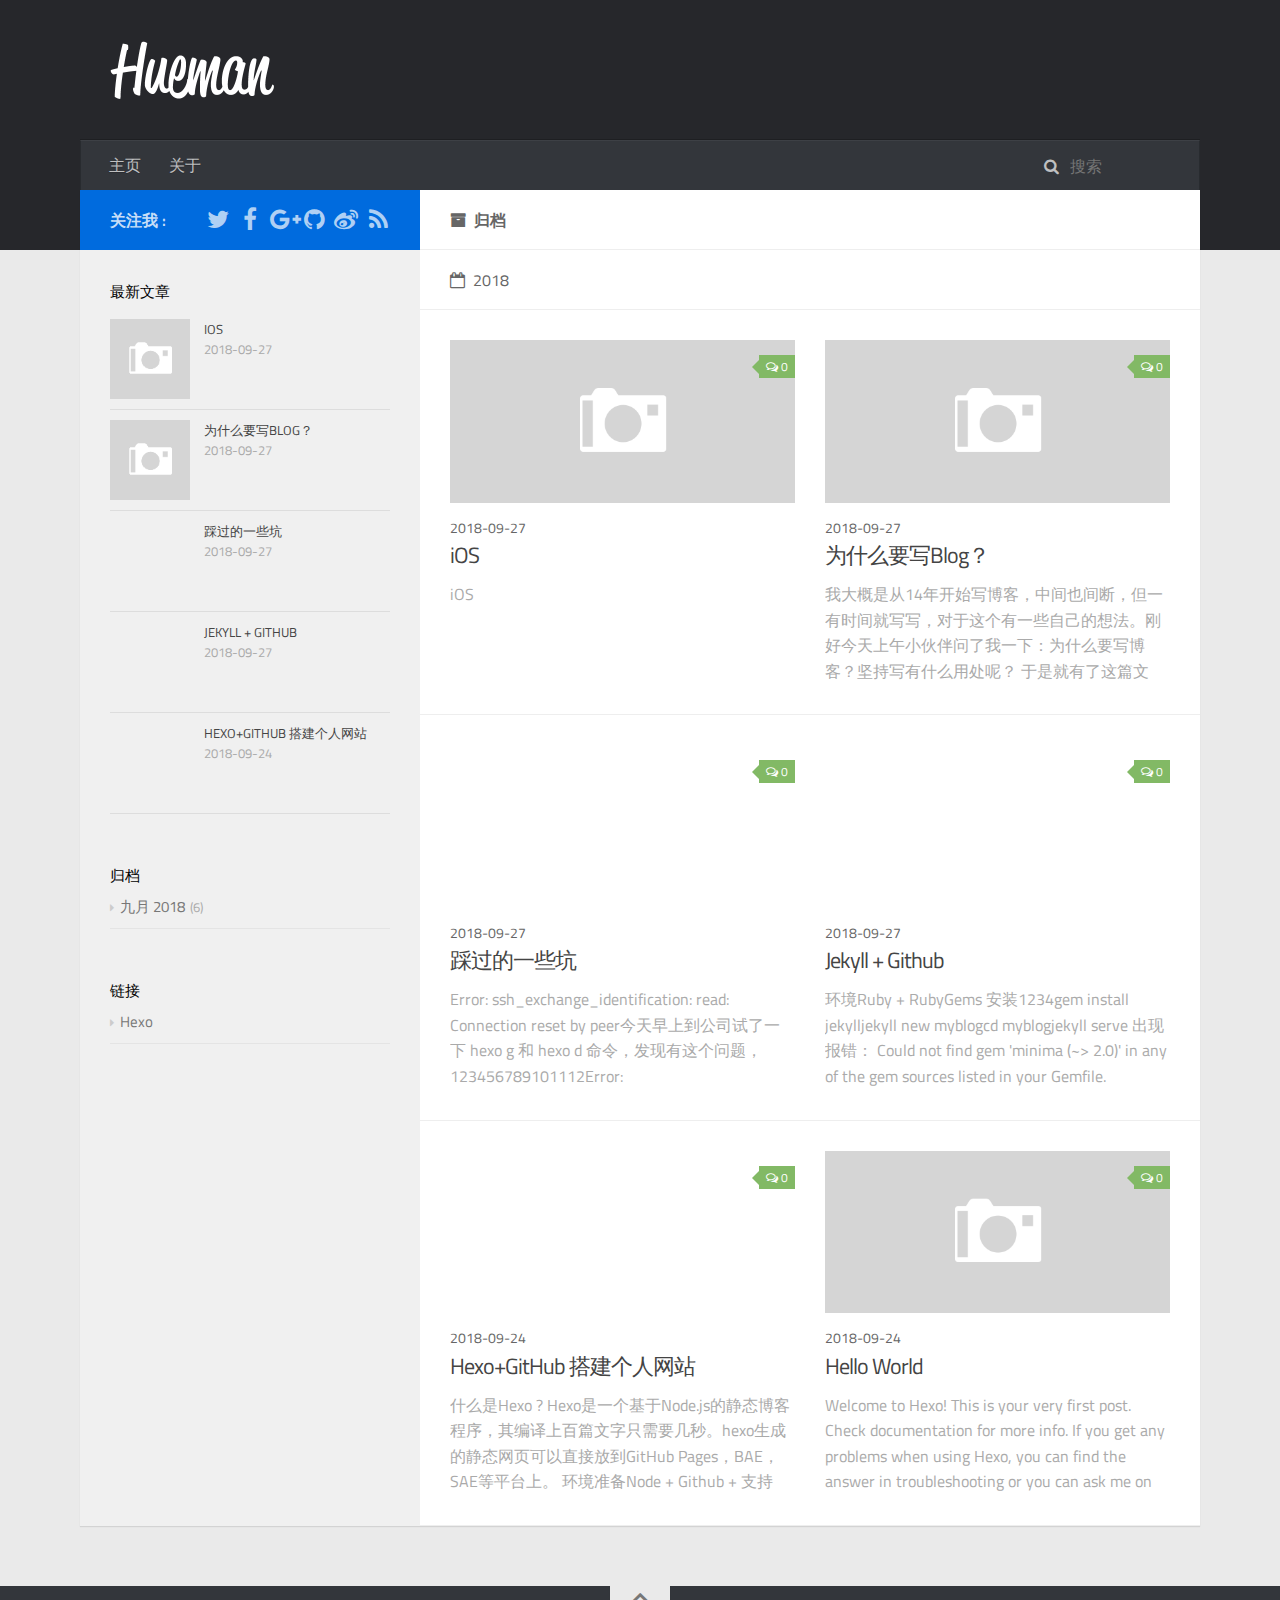
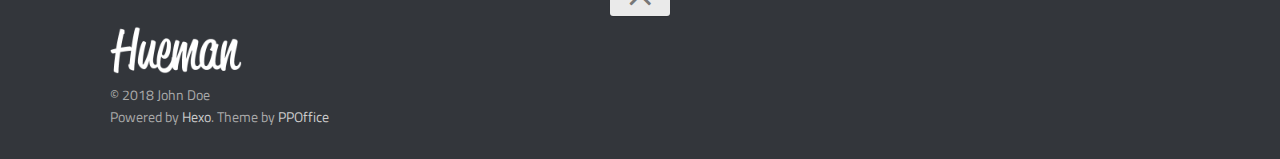
==== commit 52f50772: "Site updated: 2018-09-27 21:56:09" ====
--- a/archives/index.html
+++ b/archives/index.html
@@ -1,281 +1,732 @@
 <!DOCTYPE html>
 <html>
 <head>
-  <meta charset="utf-8">
-  
-
-  
-  <title>归档 | Hexo</title>
-  <meta name="viewport" content="width=device-width, initial-scale=1, maximum-scale=1">
-  <meta property="og:type" content="website">
+    <meta charset="utf-8" />
+
+    
+
+    
+    <title>归档 | Hexo</title>
+    
+    <meta name="viewport" content="width=device-width, initial-scale=1, maximum-scale=1">
+    
+    <meta property="og:type" content="website">
 <meta property="og:title" content="Hexo">
 <meta property="og:url" content="http://joewang.github.io/archives/index.html">
 <meta property="og:site_name" content="Hexo">
 <meta property="og:locale" content="zh-CN">
 <meta name="twitter:card" content="summary">
 <meta name="twitter:title" content="Hexo">
-  
-    <link rel="alternate" href="/atom.xml" title="Hexo" type="application/atom+xml">
-  
-  
-    <link rel="icon" href="/favicon.png">
-  
-  
-    <link href="//fonts.googleapis.com/css?family=Source+Code+Pro" rel="stylesheet" type="text/css">
-  
-  <link rel="stylesheet" href="/css/style.css">
+    
+
+    
+        <link rel="alternate" href="/" title="Hexo" type="application/atom+xml" />
+    
+
+    
+
+    <link rel="stylesheet" href="/libs/font-awesome/css/font-awesome.min.css">
+    <link rel="stylesheet" href="/libs/titillium-web/styles.css">
+    <link rel="stylesheet" href="/libs/source-code-pro/styles.css">
+
+    <link rel="stylesheet" href="/css/style.css">
+
+    <script src="/libs/jquery/3.3.1/jquery.min.js"></script>
+    
+    
+        <link rel="stylesheet" href="/libs/lightgallery/css/lightgallery.min.css">
+    
+    
+        <link rel="stylesheet" href="/libs/justified-gallery/justifiedGallery.min.css">
+    
+    
+    
+
+
 </head>
 
 <body>
-  <div id="container">
     <div id="wrap">
-      <header id="header">
-  <div id="banner"></div>
-  <div id="header-outer" class="outer">
-    <div id="header-title" class="inner">
-      <h1 id="logo-wrap">
-        <a href="/" id="logo">Hexo</a>
-      </h1>
-      
-    </div>
-    <div id="header-inner" class="inner">
-      <nav id="main-nav">
-        <a id="main-nav-toggle" class="nav-icon"></a>
-        
-          <a class="main-nav-link" href="/">Home</a>
-        
-          <a class="main-nav-link" href="/archives">Archives</a>
-        
-      </nav>
-      <nav id="sub-nav">
-        
-          <a id="nav-rss-link" class="nav-icon" href="/atom.xml" title="RSS Feed"></a>
-        
-        <a id="nav-search-btn" class="nav-icon" title="搜索"></a>
-      </nav>
-      <div id="search-form-wrap">
-        <form action="//google.com/search" method="get" accept-charset="UTF-8" class="search-form"><input type="search" name="q" class="search-form-input" placeholder="Search"><button type="submit" class="search-form-submit">&#xF002;</button><input type="hidden" name="sitesearch" value="http://joewang.github.io"></form>
-      </div>
-    </div>
-  </div>
+        <header id="header">
+    <div id="header-outer" class="outer">
+        <div class="container">
+            <div class="container-inner">
+                <div id="header-title">
+                    <h1 class="logo-wrap">
+                        <a href="/" class="logo"></a>
+                    </h1>
+                    
+                </div>
+                <div id="header-inner" class="nav-container">
+                    <a id="main-nav-toggle" class="nav-icon fa fa-bars"></a>
+                    <div class="nav-container-inner">
+                        <ul id="main-nav">
+                            
+                                <li class="main-nav-list-item" >
+                                    <a class="main-nav-list-link" href="/">主页</a>
+                                </li>
+                            
+                                        
+                                    
+                                <li class="main-nav-list-item" >
+                                    <a class="main-nav-list-link" href="/about/index.html">关于</a>
+                                </li>
+                            
+                        </ul>
+                        <nav id="sub-nav">
+                            <div id="search-form-wrap">
+
+    <form class="search-form">
+        <input type="text" class="ins-search-input search-form-input" placeholder="搜索" />
+        <button type="submit" class="search-form-submit"></button>
+    </form>
+    <div class="ins-search">
+    <div class="ins-search-mask"></div>
+    <div class="ins-search-container">
+        <div class="ins-input-wrapper">
+            <input type="text" class="ins-search-input" placeholder="想要查找什么..." />
+            <span class="ins-close ins-selectable"><i class="fa fa-times-circle"></i></span>
+        </div>
+        <div class="ins-section-wrapper">
+            <div class="ins-section-container"></div>
+        </div>
+    </div>
+</div>
+<script>
+(function (window) {
+    var INSIGHT_CONFIG = {
+        TRANSLATION: {
+            POSTS: '文章',
+            PAGES: '页面',
+            CATEGORIES: '分类',
+            TAGS: '标签',
+            UNTITLED: '(未命名)',
+        },
+        ROOT_URL: '/',
+        CONTENT_URL: '/content.json',
+    };
+    window.INSIGHT_CONFIG = INSIGHT_CONFIG;
+})(window);
+</script>
+<script src="/js/insight.js"></script>
+
+</div>
+                        </nav>
+                    </div>
+                </div>
+            </div>
+        </div>
+    </div>
 </header>
-      <div class="outer">
-        <section id="main">
-  
-  
-    
-    
-      
-      
-      <section class="archives-wrap">
-        <div class="archive-year-wrap">
-          <a href="/archives/2018" class="archive-year">2018</a>
-        </div>
-        <div class="archives">
-    
-    <article class="archive-article archive-type-post">
-  <div class="archive-article-inner">
-    <header class="archive-article-header">
-      <a href="/2018/09/27/iOS/" class="archive-article-date">
-  <time datetime="2018-09-27T07:05:33.000Z" itemprop="datePublished">9月 27</time>
-</a>
-      
-  
-    <h1 itemprop="name">
-      <a class="archive-article-title" href="/2018/09/27/iOS/">iOS</a>
+        <div class="container">
+            <div class="main-body container-inner">
+                <div class="main-body-inner">
+                    <section id="main">
+                        <div class="main-body-header">
+    <h1 class="header">
+    
+    <i class="icon fa fa-archive"></i>归档
     </h1>
-  
-
-    </header>
-  </div>
+</div>
+
+                        <div class="main-body-content">
+                            
+
+    
+    
+        
+        
+        <section class="archives-wrap">
+            <div class="archive-year-wrap">
+                <a href="/archives/2018" class="archive-year"><i class="icon fa fa-calendar-o"></i>2018</a>
+            </div>
+            <div class="archives">
+    
+    
+    
+        <div class="article-row">
+    
+        <article class="article article-summary">
+    <div class="article-summary-inner">
+        
+        <a href="/2018/09/27/iOS/" class="thumbnail">
+    
+    
+        <span class="thumbnail-image thumbnail-none"></span>
+    
+    
+        
+<span class="comment-counter">
+    <i class="fa fa-comments-o"></i>
+    
+        <span class="disqus-comment-count" data-disqus-identifier="" data-disqus-url="http://joewang.github.io/2018/09/27/iOS/">0</span>
+    
+</span>
+
+
+    
+</a>
+
+        
+        <div class="article-meta">
+            <div class="category">
+            
+            </div>
+            <div class="date"><time datetime="2018-09-27T07:05:33.000Z" itemprop="datePublished">2018-09-27</time></div>
+        </div>
+        
+    
+        <h1 class="article-title" itemprop="name">
+        <a href="/2018/09/27/iOS/">iOS</a>
+        </h1>
+    
+
+        <p class="article-excerpt">
+            iOS
+        </p>
+    </div>
 </article>
-  
-    
-    
-    <article class="archive-article archive-type-post">
-  <div class="archive-article-inner">
-    <header class="archive-article-header">
-      <a href="/2018/09/27/为什么要写Blog？/" class="archive-article-date">
-  <time datetime="2018-09-27T03:36:27.000Z" itemprop="datePublished">9月 27</time>
-</a>
-      
-  
-    <h1 itemprop="name">
-      <a class="archive-article-title" href="/2018/09/27/为什么要写Blog？/">为什么要写Blog？</a>
-    </h1>
-  
-
-    </header>
-  </div>
+    
+
+    
+    
+    
+    
+        <article class="article article-summary">
+    <div class="article-summary-inner">
+        
+        <a href="/2018/09/27/为什么要写Blog？/" class="thumbnail">
+    
+    
+        <span class="thumbnail-image thumbnail-none"></span>
+    
+    
+        
+<span class="comment-counter">
+    <i class="fa fa-comments-o"></i>
+    
+        <span class="disqus-comment-count" data-disqus-identifier="" data-disqus-url="http://joewang.github.io/2018/09/27/为什么要写Blog？/">0</span>
+    
+</span>
+
+
+    
+</a>
+
+        
+        <div class="article-meta">
+            <div class="category">
+            
+            </div>
+            <div class="date"><time datetime="2018-09-27T03:36:27.000Z" itemprop="datePublished">2018-09-27</time></div>
+        </div>
+        
+    
+        <h1 class="article-title" itemprop="name">
+        <a href="/2018/09/27/为什么要写Blog？/">为什么要写Blog？</a>
+        </h1>
+    
+
+        <p class="article-excerpt">
+            我大概是从14年开始写博客，中间也间断，但一有时间就写写，对于这个有一些自己的想法。刚好今天上午小伙伴问了我一下：为什么要写博客？坚持写有什么用处呢？ 于是就有了这篇文章。
+为什么要写blog，我觉得一下几个理由不错：
+
+记录自己学习技术过程，整理思路，同时也可以帮助到他人，也结识更多志同道合的人
+知名度的提升，建立自己的个人影响力
+学会练习写作的技巧
+便于你形成和了解自我。坚持做一件事儿，并从中
+        </p>
+    </div>
 </article>
-  
-    
-    
-    <article class="archive-article archive-type-post">
-  <div class="archive-article-inner">
-    <header class="archive-article-header">
-      <a href="/2018/09/27/踩过的一些坑/" class="archive-article-date">
-  <time datetime="2018-09-27T03:13:41.000Z" itemprop="datePublished">9月 27</time>
-</a>
-      
-  
-    <h1 itemprop="name">
-      <a class="archive-article-title" href="/2018/09/27/踩过的一些坑/">踩过的一些坑</a>
-    </h1>
-  
-
-    </header>
-  </div>
+    
+        </div>
+    
+
+    
+    
+    
+    
+        <div class="article-row">
+    
+        <article class="article article-summary">
+    <div class="article-summary-inner">
+        
+        <a href="/2018/09/27/踩过的一些坑/" class="thumbnail">
+    
+    
+        <span style="background-image:url(http://ww.sinaimg.cx/005zWjpngy1fvnxed620aj315k0r8ag1.jpg)" alt="踩过的一些坑" class="thumbnail-image"></span>
+    
+    
+        
+<span class="comment-counter">
+    <i class="fa fa-comments-o"></i>
+    
+        <span class="disqus-comment-count" data-disqus-identifier="" data-disqus-url="http://joewang.github.io/2018/09/27/踩过的一些坑/">0</span>
+    
+</span>
+
+
+    
+</a>
+
+        
+        <div class="article-meta">
+            <div class="category">
+            
+            </div>
+            <div class="date"><time datetime="2018-09-27T03:13:41.000Z" itemprop="datePublished">2018-09-27</time></div>
+        </div>
+        
+    
+        <h1 class="article-title" itemprop="name">
+        <a href="/2018/09/27/踩过的一些坑/">踩过的一些坑</a>
+        </h1>
+    
+
+        <p class="article-excerpt">
+            Error: ssh_exchange_identification: read: Connection reset by peer今天早上到公司试了一下 hexo g 和 hexo d 命令，发现有这个问题，
+123456789101112Error: ssh_exchange_identification: read: Connection reset by peerfatal: Could 
+        </p>
+    </div>
 </article>
-  
-    
-    
-    <article class="archive-article archive-type-post">
-  <div class="archive-article-inner">
-    <header class="archive-article-header">
-      <a href="/2018/09/27/Jekyll-Github/" class="archive-article-date">
-  <time datetime="2018-09-27T00:23:50.000Z" itemprop="datePublished">9月 27</time>
-</a>
-      
-  
-    <h1 itemprop="name">
-      <a class="archive-article-title" href="/2018/09/27/Jekyll-Github/">Jekyll + Github</a>
-    </h1>
-  
-
-    </header>
-  </div>
+    
+
+    
+    
+    
+    
+        <article class="article article-summary">
+    <div class="article-summary-inner">
+        
+        <a href="/2018/09/27/Jekyll-Github/" class="thumbnail">
+    
+    
+        <span style="background-image:url(http://ww.sinaimg.cx/005zWjpngy1fvm4i5b0rcj316q0oiqbj.jpg)" alt="Jekyll + Github" class="thumbnail-image"></span>
+    
+    
+        
+<span class="comment-counter">
+    <i class="fa fa-comments-o"></i>
+    
+        <span class="disqus-comment-count" data-disqus-identifier="" data-disqus-url="http://joewang.github.io/2018/09/27/Jekyll-Github/">0</span>
+    
+</span>
+
+
+    
+</a>
+
+        
+        <div class="article-meta">
+            <div class="category">
+            
+            </div>
+            <div class="date"><time datetime="2018-09-27T00:23:50.000Z" itemprop="datePublished">2018-09-27</time></div>
+        </div>
+        
+    
+        <h1 class="article-title" itemprop="name">
+        <a href="/2018/09/27/Jekyll-Github/">Jekyll + Github</a>
+        </h1>
+    
+
+        <p class="article-excerpt">
+            环境Ruby + RubyGems
+安装1234gem install jekylljekyll new myblogcd myblogjekyll serve
+出现报错：
+Could not find gem &apos;minima (~&gt; 2.0)&apos; in any of the gem sources listed in your Gemfile. (Bundler::Gem
+        </p>
+    </div>
 </article>
-  
-    
-    
-    <article class="archive-article archive-type-post">
-  <div class="archive-article-inner">
-    <header class="archive-article-header">
-      <a href="/2018/09/24/Hexo-GitHub-搭建个人网站/" class="archive-article-date">
-  <time datetime="2018-09-24T08:20:10.000Z" itemprop="datePublished">9月 24</time>
-</a>
-      
-  
-    <h1 itemprop="name">
-      <a class="archive-article-title" href="/2018/09/24/Hexo-GitHub-搭建个人网站/">Hexo+GitHub 搭建个人网站</a>
-    </h1>
-  
-
-    </header>
-  </div>
+    
+        </div>
+    
+
+    
+    
+    
+    
+        <div class="article-row">
+    
+        <article class="article article-summary">
+    <div class="article-summary-inner">
+        
+        <a href="/2018/09/24/Hexo-GitHub-搭建个人网站/" class="thumbnail">
+    
+    
+        <span style="background-image:url(https://pic1.zhimg.com/80/v2-6890485c84748900d9dae824b7f7cbb1_hd.jpg)" alt="Hexo+GitHub 搭建个人网站" class="thumbnail-image"></span>
+    
+    
+        
+<span class="comment-counter">
+    <i class="fa fa-comments-o"></i>
+    
+        <span class="disqus-comment-count" data-disqus-identifier="" data-disqus-url="http://joewang.github.io/2018/09/24/Hexo-GitHub-搭建个人网站/">0</span>
+    
+</span>
+
+
+    
+</a>
+
+        
+        <div class="article-meta">
+            <div class="category">
+            
+            </div>
+            <div class="date"><time datetime="2018-09-24T08:20:10.000Z" itemprop="datePublished">2018-09-24</time></div>
+        </div>
+        
+    
+        <h1 class="article-title" itemprop="name">
+        <a href="/2018/09/24/Hexo-GitHub-搭建个人网站/">Hexo+GitHub 搭建个人网站</a>
+        </h1>
+    
+
+        <p class="article-excerpt">
+            什么是Hexo ?
+Hexo是一个基于Node.js的静态博客程序，其编译上百篇文字只需要几秒。hexo生成的静态网页可以直接放到GitHub Pages，BAE，SAE等平台上。
+环境准备Node + Github + 支持Markdown语法的编辑器（如Sublime、MWeb等）
+创建托管仓库登录Github之后，点击页面右上角的加号，选择New repository
+
+配置SSH密钥让本地
+        </p>
+    </div>
 </article>
-  
-    
-    
-    <article class="archive-article archive-type-post">
-  <div class="archive-article-inner">
-    <header class="archive-article-header">
-      <a href="/2018/09/24/hello-world/" class="archive-article-date">
-  <time datetime="2018-09-24T02:54:51.845Z" itemprop="datePublished">9月 24</time>
-</a>
-      
-  
-    <h1 itemprop="name">
-      <a class="archive-article-title" href="/2018/09/24/hello-world/">Hello World</a>
-    </h1>
-  
-
-    </header>
-  </div>
+    
+
+    
+    
+    
+    
+        <article class="article article-summary">
+    <div class="article-summary-inner">
+        
+        <a href="/2018/09/24/hello-world/" class="thumbnail">
+    
+    
+        <span class="thumbnail-image thumbnail-none"></span>
+    
+    
+        
+<span class="comment-counter">
+    <i class="fa fa-comments-o"></i>
+    
+        <span class="disqus-comment-count" data-disqus-identifier="" data-disqus-url="http://joewang.github.io/2018/09/24/hello-world/">0</span>
+    
+</span>
+
+
+    
+</a>
+
+        
+        <div class="article-meta">
+            <div class="category">
+            
+            </div>
+            <div class="date"><time datetime="2018-09-24T02:54:51.845Z" itemprop="datePublished">2018-09-24</time></div>
+        </div>
+        
+    
+        <h1 class="article-title" itemprop="name">
+        <a href="/2018/09/24/hello-world/">Hello World</a>
+        </h1>
+    
+
+        <p class="article-excerpt">
+            Welcome to Hexo! This is your very first post. Check documentation for more info. If you get any problems when using Hexo, you can find the answer in troubleshooting or you can ask me on GitHub.
+Quick
+        </p>
+    </div>
 </article>
-  
-  
+    
+        </div>
+    
+
+
     </div></section>
-  
-
-
-</section>
-        
-          <aside id="sidebar">
-  
-    
-
-  
-    
-
-  
-    
-  
-    
-  <div class="widget-wrap">
-    <h3 class="widget-title">归档</h3>
-    <div class="widget">
-      <ul class="archive-list"><li class="archive-list-item"><a class="archive-list-link" href="/archives/2018/09/">九月 2018</a></li></ul>
-    </div>
-  </div>
-
-
-  
-    
-  <div class="widget-wrap">
-    <h3 class="widget-title">最新文章</h3>
-    <div class="widget">
-      <ul>
-        
-          <li>
-            <a href="/2018/09/27/iOS/">iOS</a>
-          </li>
-        
-          <li>
-            <a href="/2018/09/27/为什么要写Blog？/">为什么要写Blog？</a>
-          </li>
-        
-          <li>
-            <a href="/2018/09/27/踩过的一些坑/">踩过的一些坑</a>
-          </li>
-        
-          <li>
-            <a href="/2018/09/27/Jekyll-Github/">Jekyll + Github</a>
-          </li>
-        
-          <li>
-            <a href="/2018/09/24/Hexo-GitHub-搭建个人网站/">Hexo+GitHub 搭建个人网站</a>
-          </li>
-        
-      </ul>
-    </div>
-  </div>
-
-  
+
+
+
+                        </div>
+                    </section>
+                    <aside id="sidebar">
+    <a class="sidebar-toggle" title="Expand Sidebar"><i class="toggle icon"></i></a>
+    <div class="sidebar-top">
+        <p>关注我 :</p>
+        <ul class="social-links">
+            
+                
+                <li>
+                    <a class="social-tooltip" title="twitter" href="/" target="_blank" rel="noopener">
+                        <i class="icon fa fa-twitter"></i>
+                    </a>
+                </li>
+                
+            
+                
+                <li>
+                    <a class="social-tooltip" title="facebook" href="/" target="_blank" rel="noopener">
+                        <i class="icon fa fa-facebook"></i>
+                    </a>
+                </li>
+                
+            
+                
+                <li>
+                    <a class="social-tooltip" title="google-plus" href="/" target="_blank" rel="noopener">
+                        <i class="icon fa fa-google-plus"></i>
+                    </a>
+                </li>
+                
+            
+                
+                <li>
+                    <a class="social-tooltip" title="github" href="https://github.com/ppoffice/hexo-theme-hueman" target="_blank" rel="noopener">
+                        <i class="icon fa fa-github"></i>
+                    </a>
+                </li>
+                
+            
+                
+                <li>
+                    <a class="social-tooltip" title="weibo" href="/" target="_blank" rel="noopener">
+                        <i class="icon fa fa-weibo"></i>
+                    </a>
+                </li>
+                
+            
+                
+                <li>
+                    <a class="social-tooltip" title="rss" href="/" target="_blank" rel="noopener">
+                        <i class="icon fa fa-rss"></i>
+                    </a>
+                </li>
+                
+            
+        </ul>
+    </div>
+    
+    <div class="widgets-container">
+        
+            
+                
+
+            
+                
+    <div class="widget-wrap">
+        <h3 class="widget-title">最新文章</h3>
+        <div class="widget">
+            <ul id="recent-post" class="">
+                
+                    <li>
+                        
+                        <div class="item-thumbnail">
+                            <a href="/2018/09/27/iOS/" class="thumbnail">
+    
+    
+        <span class="thumbnail-image thumbnail-none"></span>
+    
+    
+</a>
+
+                        </div>
+                        
+                        <div class="item-inner">
+                            <p class="item-category"></p>
+                            <p class="item-title"><a href="/2018/09/27/iOS/" class="title">iOS</a></p>
+                            <p class="item-date"><time datetime="2018-09-27T07:05:33.000Z" itemprop="datePublished">2018-09-27</time></p>
+                        </div>
+                    </li>
+                
+                    <li>
+                        
+                        <div class="item-thumbnail">
+                            <a href="/2018/09/27/为什么要写Blog？/" class="thumbnail">
+    
+    
+        <span class="thumbnail-image thumbnail-none"></span>
+    
+    
+</a>
+
+                        </div>
+                        
+                        <div class="item-inner">
+                            <p class="item-category"></p>
+                            <p class="item-title"><a href="/2018/09/27/为什么要写Blog？/" class="title">为什么要写Blog？</a></p>
+                            <p class="item-date"><time datetime="2018-09-27T03:36:27.000Z" itemprop="datePublished">2018-09-27</time></p>
+                        </div>
+                    </li>
+                
+                    <li>
+                        
+                        <div class="item-thumbnail">
+                            <a href="/2018/09/27/踩过的一些坑/" class="thumbnail">
+    
+    
+        <span style="background-image:url(http://ww.sinaimg.cx/005zWjpngy1fvnxed620aj315k0r8ag1.jpg)" alt="踩过的一些坑" class="thumbnail-image"></span>
+    
+    
+</a>
+
+                        </div>
+                        
+                        <div class="item-inner">
+                            <p class="item-category"></p>
+                            <p class="item-title"><a href="/2018/09/27/踩过的一些坑/" class="title">踩过的一些坑</a></p>
+                            <p class="item-date"><time datetime="2018-09-27T03:13:41.000Z" itemprop="datePublished">2018-09-27</time></p>
+                        </div>
+                    </li>
+                
+                    <li>
+                        
+                        <div class="item-thumbnail">
+                            <a href="/2018/09/27/Jekyll-Github/" class="thumbnail">
+    
+    
+        <span style="background-image:url(http://ww.sinaimg.cx/005zWjpngy1fvm4i5b0rcj316q0oiqbj.jpg)" alt="Jekyll + Github" class="thumbnail-image"></span>
+    
+    
+</a>
+
+                        </div>
+                        
+                        <div class="item-inner">
+                            <p class="item-category"></p>
+                            <p class="item-title"><a href="/2018/09/27/Jekyll-Github/" class="title">Jekyll + Github</a></p>
+                            <p class="item-date"><time datetime="2018-09-27T00:23:50.000Z" itemprop="datePublished">2018-09-27</time></p>
+                        </div>
+                    </li>
+                
+                    <li>
+                        
+                        <div class="item-thumbnail">
+                            <a href="/2018/09/24/Hexo-GitHub-搭建个人网站/" class="thumbnail">
+    
+    
+        <span style="background-image:url(https://pic1.zhimg.com/80/v2-6890485c84748900d9dae824b7f7cbb1_hd.jpg)" alt="Hexo+GitHub 搭建个人网站" class="thumbnail-image"></span>
+    
+    
+</a>
+
+                        </div>
+                        
+                        <div class="item-inner">
+                            <p class="item-category"></p>
+                            <p class="item-title"><a href="/2018/09/24/Hexo-GitHub-搭建个人网站/" class="title">Hexo+GitHub 搭建个人网站</a></p>
+                            <p class="item-date"><time datetime="2018-09-24T08:20:10.000Z" itemprop="datePublished">2018-09-24</time></p>
+                        </div>
+                    </li>
+                
+            </ul>
+        </div>
+    </div>
+
+            
+                
+
+            
+                
+    <div class="widget-wrap widget-list">
+        <h3 class="widget-title">归档</h3>
+        <div class="widget">
+            <ul class="archive-list"><li class="archive-list-item"><a class="archive-list-link" href="/archives/2018/09/">九月 2018</a><span class="archive-list-count">6</span></li></ul>
+        </div>
+    </div>
+
+
+            
+                
+
+            
+                
+
+            
+                
+    <div class="widget-wrap widget-list">
+        <h3 class="widget-title">链接</h3>
+        <div class="widget">
+            <ul>
+                
+                    <li>
+                        <a href="http://hexo.io">Hexo</a>
+                    </li>
+                
+            </ul>
+        </div>
+    </div>
+
+
+            
+        
+    </div>
 </aside>
-        
-      </div>
-      <footer id="footer">
-  
-  <div class="outer">
-    <div id="footer-info" class="inner">
-      &copy; 2018 John Doe<br>
-      Powered by <a href="http://hexo.io/" target="_blank">Hexo</a>
-    </div>
-  </div>
+
+                </div>
+            </div>
+        </div>
+        <footer id="footer">
+    <div class="container">
+        <div class="container-inner">
+            <a id="back-to-top" href="javascript:;"><i class="icon fa fa-angle-up"></i></a>
+            <div class="credit">
+                <h1 class="logo-wrap">
+                    <a href="/" class="logo"></a>
+                </h1>
+                <p>&copy; 2018 John Doe</p>
+                <p>Powered by <a href="//hexo.io/" target="_blank">Hexo</a>. Theme by <a href="//github.com/ppoffice" target="_blank">PPOffice</a></p>
+            </div>
+            <div class="footer-plugins">
+              
+    
+
+
+            </div>
+        </div>
+    </div>
 </footer>
-    </div>
-    <nav id="mobile-nav">
-  
-    <a href="/" class="mobile-nav-link">Home</a>
-  
-    <a href="/archives" class="mobile-nav-link">Archives</a>
-  
-</nav>
-    
-
-<script src="//ajax.googleapis.com/ajax/libs/jquery/2.0.3/jquery.min.js"></script>
-
-
-  <link rel="stylesheet" href="/fancybox/jquery.fancybox.css">
-  <script src="/fancybox/jquery.fancybox.pack.js"></script>
-
-
-<script src="/js/script.js"></script>
-
-
-
-  </div>
+
+        
+    
+    <script>
+    var disqus_shortname = 'hexo-theme-hueman';
+    
+    
+    (function() {
+    var dsq = document.createElement('script');
+    dsq.type = 'text/javascript';
+    dsq.async = true;
+    dsq.src = '//' + disqus_shortname + '.disqus.com/count.js';
+    (document.getElementsByTagName('head')[0] || document.getElementsByTagName('body')[0]).appendChild(dsq);
+    })();
+    </script>
+
+
+
+
+    
+        <script src="/libs/lightgallery/js/lightgallery.min.js"></script>
+        <script src="/libs/lightgallery/js/lg-thumbnail.min.js"></script>
+        <script src="/libs/lightgallery/js/lg-pager.min.js"></script>
+        <script src="/libs/lightgallery/js/lg-autoplay.min.js"></script>
+        <script src="/libs/lightgallery/js/lg-fullscreen.min.js"></script>
+        <script src="/libs/lightgallery/js/lg-zoom.min.js"></script>
+        <script src="/libs/lightgallery/js/lg-hash.min.js"></script>
+        <script src="/libs/lightgallery/js/lg-share.min.js"></script>
+        <script src="/libs/lightgallery/js/lg-video.min.js"></script>
+    
+    
+        <script src="/libs/justified-gallery/jquery.justifiedGallery.min.js"></script>
+    
+    
+
+
+
+<!-- Custom Scripts -->
+<script src="/js/main.js"></script>
+
+    </div>
 </body>
-</html>+</html>
--- a/libs/titillium-web/styles.css
+++ b/libs/titillium-web/styles.css
@@ -0,0 +1,48 @@
+/* latin-ext */
+@font-face {
+  font-family: 'Titillium Web';
+  font-style: normal;
+  font-weight: 300;
+  src: local('Titillium WebLight'), local('TitilliumWeb-Light'), url(fonts/anMUvcNT0H1YN4FII8wpr9INifKjd1RJ3NxxEi9Cy2w.woff2) format('woff2');
+  unicode-range: U+0100-024F, U+1E00-1EFF, U+20A0-20AB, U+20AD-20CF, U+2C60-2C7F, U+A720-A7FF;
+}
+/* latin */
+@font-face {
+  font-family: 'Titillium Web';
+  font-style: normal;
+  font-weight: 300;
+  src: local('Titillium WebLight'), local('TitilliumWeb-Light'), url(fonts/anMUvcNT0H1YN4FII8wpr4-67659ICLY8bMrYhtePPA.woff2) format('woff2');
+  unicode-range: U+0000-00FF, U+0131, U+0152-0153, U+02C6, U+02DA, U+02DC, U+2000-206F, U+2074, U+20AC, U+2212, U+2215, U+E0FF, U+EFFD, U+F000;
+}
+/* latin-ext */
+@font-face {
+  font-family: 'Titillium Web';
+  font-style: normal;
+  font-weight: 400;
+  src: local('Titillium Web'), local('TitilliumWeb-Regular'), url(fonts/7XUFZ5tgS-tD6QamInJTcSo_WB_cotcEMUw1LsIE8mM.woff2) format('woff2');
+  unicode-range: U+0100-024F, U+1E00-1EFF, U+20A0-20AB, U+20AD-20CF, U+2C60-2C7F, U+A720-A7FF;
+}
+/* latin */
+@font-face {
+  font-family: 'Titillium Web';
+  font-style: normal;
+  font-weight: 400;
+  src: local('Titillium Web'), local('TitilliumWeb-Regular'), url(fonts/7XUFZ5tgS-tD6QamInJTcZSnX671uNZIV63UdXh3Mg0.woff2) format('woff2');
+  unicode-range: U+0000-00FF, U+0131, U+0152-0153, U+02C6, U+02DA, U+02DC, U+2000-206F, U+2074, U+20AC, U+2212, U+2215, U+E0FF, U+EFFD, U+F000;
+}
+/* latin-ext */
+@font-face {
+  font-family: 'Titillium Web';
+  font-style: normal;
+  font-weight: 600;
+  src: local('Titillium WebSemiBold'), local('TitilliumWeb-SemiBold'), url(fonts/anMUvcNT0H1YN4FII8wpr_SNRT0fZ5CX-AqRkMYgJJo.woff2) format('woff2');
+  unicode-range: U+0100-024F, U+1E00-1EFF, U+20A0-20AB, U+20AD-20CF, U+2C60-2C7F, U+A720-A7FF;
+}
+/* latin */
+@font-face {
+  font-family: 'Titillium Web';
+  font-style: normal;
+  font-weight: 600;
+  src: local('Titillium WebSemiBold'), local('TitilliumWeb-SemiBold'), url(fonts/anMUvcNT0H1YN4FII8wpr46gJz9aNFrmnwBdd69aqzY.woff2) format('woff2');
+  unicode-range: U+0000-00FF, U+0131, U+0152-0153, U+02C6, U+02DA, U+02DC, U+2000-206F, U+2074, U+20AC, U+2212, U+2215, U+E0FF, U+EFFD, U+F000;
+}--- a/libs/source-code-pro/styles.css
+++ b/libs/source-code-pro/styles.css
@@ -0,0 +1,16 @@
+/* latin-ext */
+@font-face {
+  font-family: 'Source Code Pro';
+  font-style: normal;
+  font-weight: 400;
+  src: local('Source Code Pro'), local('SourceCodePro-Regular'), url(fonts/mrl8jkM18OlOQN8JLgasDy2Q8seG17bfDXYR_jUsrzg.woff2) format('woff2');
+  unicode-range: U+0100-024F, U+1E00-1EFF, U+20A0-20AB, U+20AD-20CF, U+2C60-2C7F, U+A720-A7FF;
+}
+/* latin */
+@font-face {
+  font-family: 'Source Code Pro';
+  font-style: normal;
+  font-weight: 400;
+  src: local('Source Code Pro'), local('SourceCodePro-Regular'), url(fonts/mrl8jkM18OlOQN8JLgasD9V_2ngZ8dMf8fLgjYEouxg.woff2) format('woff2');
+  unicode-range: U+0000-00FF, U+0131, U+0152-0153, U+02C6, U+02DA, U+02DC, U+2000-206F, U+2074, U+20AC, U+2212, U+2215, U+E0FF, U+EFFD, U+F000;
+}--- a/css/style.css
+++ b/css/style.css
@@ -1,13 +1,122 @@
-body {
-  width: 100%;
-}
-body:before,
-body:after {
-  content: "";
-  display: table;
-}
-body:after {
-  clear: both;
+#main .main-body-header em,
+#main .main-body-header a,
+.article-meta,
+.archive-year {
+  text-transform: uppercase;
+  color: #666;
+  line-height: 1em;
+  text-shadow: 0 1px #fff;
+}
+#main .main-body-header em,
+#main .main-body-header a,
+.article-meta,
+.archive-year,
+#main .main-body-header em a,
+#main .main-body-header a a,
+.article-meta a,
+.archive-year a {
+  text-decoration: none;
+}
+.widget h1,
+.article-entry h1 {
+  font-size: 2em;
+}
+.widget h2,
+.article-entry h2 {
+  font-size: 1.5em;
+}
+.widget h3,
+.article-entry h3 {
+  font-size: 1.3em;
+}
+.widget h4,
+.article-entry h4 {
+  font-size: 1.2em;
+}
+.widget h5,
+.article-entry h5 {
+  font-size: 1em;
+}
+.widget h6,
+.article-entry h6 {
+  font-size: 1em;
+  color: #aaa;
+}
+.widget hr,
+.article-entry hr {
+  border: 1px dashed #ddd;
+}
+.widget strong,
+.article-entry strong {
+  font-weight: bold;
+}
+.widget em,
+.article-entry em,
+.widget cite,
+.article-entry cite {
+  font-style: italic;
+}
+.widget sup,
+.article-entry sup,
+.widget sub,
+.article-entry sub {
+  font-size: 0.75em;
+  line-height: 0;
+  position: relative;
+  vertical-align: baseline;
+}
+.widget sup,
+.article-entry sup {
+  top: -0.5em;
+}
+.widget sub,
+.article-entry sub {
+  bottom: -0.2em;
+}
+.widget small,
+.article-entry small {
+  font-size: 0.85em;
+}
+.widget acronym,
+.article-entry acronym,
+.widget abbr,
+.article-entry abbr {
+  border-bottom: 1px dotted;
+}
+.widget ul,
+.article-entry ul,
+.widget ol,
+.article-entry ol,
+.widget dl,
+.article-entry dl {
+  line-height: 1.6em;
+}
+.widget ul ul,
+.article-entry ul ul,
+.widget ol ul,
+.article-entry ol ul,
+.widget ul ol,
+.article-entry ul ol,
+.widget ol ol,
+.article-entry ol ol {
+  margin-top: 0;
+  margin-bottom: 0;
+  margin-left: 20px;
+}
+.widget ul,
+.article-entry ul {
+  list-style: disc;
+  list-style-position: inside;
+}
+.widget ol,
+.article-entry ol {
+  list-style: decimal;
+  list-style-position: inside;
+}
+.widget dt,
+.article-entry dt {
+  font-weight: bold;
+  list-style-position: inside;
 }
 html,
 body,
@@ -110,41 +219,46 @@
   border: 0;
   padding: 0;
 }
-@font-face {
-  font-family: FontAwesome;
-  font-style: normal;
-  font-weight: normal;
-  src: url("fonts/fontawesome-webfont.eot?v=#4.0.3");
-  src: url("fonts/fontawesome-webfont.eot?#iefix&v=#4.0.3") format("embedded-opentype"), url("fonts/fontawesome-webfont.woff?v=#4.0.3") format("woff"), url("fonts/fontawesome-webfont.ttf?v=#4.0.3") format("truetype"), url("fonts/fontawesome-webfont.svg#fontawesomeregular?v=#4.0.3") format("svg");
-}
 html,
 body,
 #container {
   height: 100%;
 }
+::selection {
+  color: #fff;
+  background: #006bde;
+}
 body {
-  background: #eee;
-  font: 14px -apple-system, BlinkMacSystemFont, "Segoe UI", "Roboto", "Oxygen", "Ubuntu", "Cantarell", "Fira Sans", "Droid Sans", "Helvetica Neue", sans-serif;
+  background: #eaeaea;
+  font: 14px "Titillium Web", "Helvetica Neue", Helvetica, Arial, "Microsoft Yahei", sans-serif;
   -webkit-text-size-adjust: 100%;
 }
-.outer {
-  max-width: 1220px;
+code {
+  margin: 0 2px;
+  color: #e96900;
+  padding: 3px 5px;
+  font-size: 0.8em;
+  border-radius: 2px;
+  font-family: "Source Code Pro", Consolas, Monaco, Menlo, Consolas, monospace;
+  background-color: #f8f8f8;
+}
+.container {
+  position: relative;
+  padding: 0 20px;
+}
+.container-inner {
+  max-width: 1120px;
+  min-width: 320px;
+  width: 100%;
   margin: 0 auto;
-  padding: 0 20px;
-}
-.outer:before,
-.outer:after {
+}
+.container-inner:before,
+.container-inner:after {
   content: "";
   display: table;
 }
-.outer:after {
+.container-inner:after {
   clear: both;
-}
-.inner {
-  display: inline;
-  float: left;
-  width: 98.33333333333333%;
-  margin: 0 0.833333333333333%;
 }
 .left,
 .alignleft {
@@ -157,182 +271,82 @@
 .clear {
   clear: both;
 }
-#container {
-  position: relative;
-}
-.mobile-nav-on {
-  overflow: hidden;
-}
-#wrap {
-  height: 100%;
+.logo {
+  display: block;
+  padding: 10px 0;
+  width: 165px;
+  height: 60px;
+  background-image: url("images/logo-header.png");
+  background-position: 0px 10px;
+  background-repeat: no-repeat;
+  -webkit-background-size: 165px 60px;
+  -moz-background-size: 165px 60px;
+  background-size: 165px 60px;
+}
+.main-body {
+  margin-top: -60px;
+  background-color: #fff;
+}
+.main-body-inner {
+  position: relative;
+  -webkit-box-sizing: border-box;
+  -moz-box-sizing: border-box;
+  box-sizing: border-box;
+  -webkit-box-shadow: rgba(0,0,0,0.098) 0px 1px 1px 0px;
+  box-shadow: rgba(0,0,0,0.098) 0px 1px 1px 0px;
+  padding-left: 340px;
+  background: url("images/s-left.png") repeat-y left 0;
+}
+.main-body-inner:before,
+.main-body-inner:after {
+  content: "";
+  display: table;
+}
+.main-body-inner:after {
+  clear: both;
+}
+#main {
+  float: right;
   width: 100%;
-  position: absolute;
-  top: 0;
-  left: 0;
-  -webkit-transition: 0.2s ease-out;
-  -moz-transition: 0.2s ease-out;
-  -ms-transition: 0.2s ease-out;
-  transition: 0.2s ease-out;
-  z-index: 1;
-  background: #eee;
-}
-.mobile-nav-on #wrap {
-  left: 280px;
-}
-@media screen and (min-width: 768px) {
-  #main {
-    display: inline;
-    float: left;
-    width: 73.33333333333333%;
-    margin: 0 0.833333333333333%;
-  }
-}
-.article-date,
-.article-category-link,
-.archive-year,
-.widget-title {
-  text-decoration: none;
+  -webkit-box-sizing: border-box;
+  -moz-box-sizing: border-box;
+  box-sizing: border-box;
+  min-height: 600px;
+}
+#main .main-body-header {
+  background: #fff;
+  position: relative;
+  padding: 18px 30px 17px;
+  border-bottom: 1px solid #eee;
+  color: #666;
+  font-size: 16px;
+  font-weight: 600;
   text-transform: uppercase;
-  letter-spacing: 2px;
-  color: #999;
-  margin-bottom: 1em;
-  margin-left: 5px;
-  line-height: 1em;
-  text-shadow: 0 1px #fff;
-  font-weight: bold;
-}
-.article-inner,
-.archive-article-inner {
-  background: #fff;
-  -webkit-box-shadow: 1px 2px 3px #ddd;
-  box-shadow: 1px 2px 3px #ddd;
-  border: 1px solid #ddd;
-  border-radius: 3px;
-}
-.article-entry h1,
-.widget h1 {
-  font-size: 2em;
-}
-.article-entry h2,
-.widget h2 {
-  font-size: 1.5em;
-}
-.article-entry h3,
-.widget h3 {
-  font-size: 1.3em;
-}
-.article-entry h4,
-.widget h4 {
-  font-size: 1.2em;
-}
-.article-entry h5,
-.widget h5 {
-  font-size: 1em;
-}
-.article-entry h6,
-.widget h6 {
-  font-size: 1em;
-  color: #999;
-}
-.article-entry hr,
-.widget hr {
-  border: 1px dashed #ddd;
-}
-.article-entry strong,
-.widget strong {
-  font-weight: bold;
-}
-.article-entry em,
-.widget em,
-.article-entry cite,
-.widget cite {
-  font-style: italic;
-}
-.article-entry sup,
-.widget sup,
-.article-entry sub,
-.widget sub {
-  font-size: 0.75em;
-  line-height: 0;
-  position: relative;
-  vertical-align: baseline;
-}
-.article-entry sup,
-.widget sup {
-  top: -0.5em;
-}
-.article-entry sub,
-.widget sub {
-  bottom: -0.2em;
-}
-.article-entry small,
-.widget small {
-  font-size: 0.85em;
-}
-.article-entry acronym,
-.widget acronym,
-.article-entry abbr,
-.widget abbr {
-  border-bottom: 1px dotted;
-}
-.article-entry ul,
-.widget ul,
-.article-entry ol,
-.widget ol,
-.article-entry dl,
-.widget dl {
-  margin: 0 20px;
-  line-height: 1.6em;
-}
-.article-entry ul ul,
-.widget ul ul,
-.article-entry ol ul,
-.widget ol ul,
-.article-entry ul ol,
-.widget ul ol,
-.article-entry ol ol,
-.widget ol ol {
-  margin-top: 0;
-  margin-bottom: 0;
-}
-.article-entry ul,
-.widget ul {
-  list-style: disc;
-}
-.article-entry ol,
-.widget ol {
-  list-style: decimal;
-}
-.article-entry dt,
-.widget dt {
-  font-weight: bold;
+  line-height: 24px;
+}
+#main .main-body-header .page-title-link,
+#main .main-body-header i {
+  margin-right: 8px;
+}
+#main .main-body-header i {
+  font-weight: 400;
+}
+#main .main-body-header em,
+#main .main-body-header a {
+  color: #aaa;
+}
+#main .main-body-content:before,
+#main .main-body-content:after {
+  content: "";
+  display: table;
+}
+#main .main-body-content:after {
+  clear: both;
 }
 #header {
-  height: 300px;
-  position: relative;
-  border-bottom: 1px solid #ddd;
-}
-#header:before,
-#header:after {
-  content: "";
-  position: absolute;
-  left: 0;
-  right: 0;
-  height: 40px;
-}
-#header:before {
-  top: 0;
-  background: -webkit-linear-gradient(rgba(0,0,0,0.2), transparent);
-  background: -moz-linear-gradient(rgba(0,0,0,0.2), transparent);
-  background: -ms-linear-gradient(rgba(0,0,0,0.2), transparent);
-  background: linear-gradient(rgba(0,0,0,0.2), transparent);
-}
-#header:after {
-  bottom: 0;
-  background: -webkit-linear-gradient(transparent, rgba(0,0,0,0.2));
-  background: -moz-linear-gradient(transparent, rgba(0,0,0,0.2));
-  background: -ms-linear-gradient(transparent, rgba(0,0,0,0.2));
-  background: linear-gradient(transparent, rgba(0,0,0,0.2));
+  background: #26272b;
+  padding-bottom: 60px;
+  position: relative;
 }
 #header-outer {
   height: 100%;
@@ -340,402 +354,291 @@
 }
 #header-inner {
   position: relative;
-  overflow: hidden;
-}
-#banner {
-  position: absolute;
-  top: 0;
-  left: 0;
-  width: 100%;
-  height: 100%;
-  background: url("images/banner.jpg") center #000;
-  -webkit-background-size: cover;
-  -moz-background-size: cover;
-  background-size: cover;
-  z-index: -1;
 }
 #header-title {
   text-align: center;
-  height: 40px;
-  position: absolute;
-  top: 50%;
-  left: 0;
-  margin-top: -20px;
-}
-#logo,
-#subtitle {
-  text-decoration: none;
-  color: #fff;
-  font-weight: 300;
-  text-shadow: 0 1px 4px rgba(0,0,0,0.3);
-}
-#logo {
-  font-size: 40px;
-  line-height: 40px;
-  letter-spacing: 2px;
-}
-#subtitle {
+  padding: 30px 30px;
+}
+#header-title:before,
+#header-title:after {
+  content: "";
+  display: table;
+}
+#header-title:after {
+  clear: both;
+}
+#header-title .logo-wrap,
+#header-title .subtitle-wrap {
+  float: left;
+}
+#header-title .subtitle-wrap {
+  padding: 10px 0px 0px;
+  margin-left: 20px;
+}
+#header-title .subtitle {
   font-size: 16px;
-  line-height: 16px;
-  letter-spacing: 1px;
-}
-#subtitle-wrap {
-  margin-top: 16px;
-}
-#main-nav {
+  font-style: italic;
+  line-height: 70px;
+  color: rgba(255,255,255,0.7);
+  text-shadow: 0 1px rgba(0,0,0,0.2);
+}
+.nav-container .nav-icon,
+.nav-container .nav-container-inner #main-nav .main-nav-list-item .main-nav-list-link {
   float: left;
-  margin-left: -15px;
-}
-.nav-icon,
-.main-nav-link {
-  float: left;
-  color: #fff;
-  opacity: 0.6;
+  color: rgba(255,255,255,0.7);
   text-decoration: none;
   text-shadow: 0 1px rgba(0,0,0,0.2);
-  -webkit-transition: opacity 0.2s;
-  -moz-transition: opacity 0.2s;
-  -ms-transition: opacity 0.2s;
-  transition: opacity 0.2s;
   display: block;
   padding: 20px 15px;
-}
-.nav-icon:hover,
-.main-nav-link:hover {
-  opacity: 1;
-}
-.nav-icon {
-  font-family: FontAwesome;
+  -webkit-transition: 0.2s ease-in;
+  -moz-transition: 0.2s ease-in;
+  -ms-transition: 0.2s ease-in;
+  transition: 0.2s ease-in;
+}
+.nav-container .nav-icon:hover,
+.nav-container .nav-container-inner #main-nav .main-nav-list-item .main-nav-list-link:hover {
+  color: #fff;
+  background: rgba(0,0,0,0.1);
+}
+.nav-container {
+  padding: 0 15px;
+  background: #33363b;
+  z-index: 1;
+  -webkit-box-shadow: inset 0 1px 0 rgba(255,255,255,0.05), 0 -1px 0 rgba(0,0,0,0.2), inset 1px 0 0 rgba(0,0,0,0.2), inset -1px 0 0 rgba(0,0,0,0.2);
+  box-shadow: inset 0 1px 0 rgba(255,255,255,0.05), 0 -1px 0 rgba(0,0,0,0.2), inset 1px 0 0 rgba(0,0,0,0.2), inset -1px 0 0 rgba(0,0,0,0.2);
+}
+.nav-container:before,
+.nav-container:after {
+  content: "";
+  display: table;
+}
+.nav-container:after {
+  clear: both;
+}
+.nav-container .nav-icon {
+  line-height: 20px;
+  padding: 15px 14px;
   text-align: center;
   font-size: 14px;
-  width: 14px;
-  height: 14px;
-  padding: 20px 15px;
   position: relative;
   cursor: pointer;
 }
-.main-nav-link {
-  font-weight: 300;
-  letter-spacing: 1px;
-}
-@media screen and (max-width: 479px) {
-  .main-nav-link {
-    display: none;
-  }
-}
-#main-nav-toggle {
+.nav-container #main-nav-toggle {
   display: none;
-}
-#main-nav-toggle:before {
+  width: 100%;
+  text-align: right;
+  -webkit-box-sizing: border-box;
+  -moz-box-sizing: border-box;
+  box-sizing: border-box;
+  border-bottom: 1px solid rgba(255,255,255,0.06);
+}
+.nav-container #main-nav-toggle:before {
   content: "\f0c9";
 }
-@media screen and (max-width: 479px) {
-  #main-nav-toggle {
-    display: block;
-  }
-}
-#sub-nav {
-  float: right;
-  margin-right: -15px;
-}
-#nav-rss-link:before {
-  content: "\f09e";
-}
-#nav-search-btn:before {
-  content: "\f002";
-}
-#search-form-wrap {
-  position: absolute;
-  top: 15px;
-  width: 150px;
-  height: 30px;
-  right: -150px;
-  opacity: 0;
-  -webkit-transition: 0.2s ease-out;
-  -moz-transition: 0.2s ease-out;
-  -ms-transition: 0.2s ease-out;
-  transition: 0.2s ease-out;
-}
-#search-form-wrap.on {
-  opacity: 1;
-  right: 0;
-}
-@media screen and (max-width: 479px) {
-  #search-form-wrap {
-    width: 100%;
-    right: -100%;
-  }
-}
-.search-form {
-  position: absolute;
-  top: 0;
-  left: 0;
-  right: 0;
-  background: #fff;
-  padding: 5px 15px;
-  border-radius: 15px;
-  -webkit-box-shadow: 0 0 10px rgba(0,0,0,0.3);
-  box-shadow: 0 0 10px rgba(0,0,0,0.3);
-}
-.search-form-input {
-  border: none;
-  background: none;
-  color: #555;
-  width: 100%;
-  font: 13px -apple-system, BlinkMacSystemFont, "Segoe UI", "Roboto", "Oxygen", "Ubuntu", "Cantarell", "Fira Sans", "Droid Sans", "Helvetica Neue", sans-serif;
-  outline: none;
-}
-.search-form-input::-webkit-search-results-decoration,
-.search-form-input::-webkit-search-cancel-button {
-  -webkit-appearance: none;
-}
-.search-form-submit {
-  position: absolute;
-  top: 50%;
-  right: 10px;
-  margin-top: -7px;
-  font: 13px FontAwesome;
-  border: none;
-  background: none;
-  color: #bbb;
-  cursor: pointer;
-}
-.search-form-submit:hover,
-.search-form-submit:focus {
-  color: #777;
-}
-.article {
-  margin: 50px 0;
-}
-.article-inner {
-  overflow: hidden;
-}
-.article-meta:before,
-.article-meta:after {
+.nav-container .nav-container-inner:before,
+.nav-container .nav-container-inner:after {
   content: "";
   display: table;
 }
-.article-meta:after {
+.nav-container .nav-container-inner:after {
   clear: both;
 }
-.article-date {
+.nav-container .nav-container-inner #main-nav {
   float: left;
 }
-.article-category {
+.nav-container .nav-container-inner #main-nav .main-nav-list {
   float: left;
-  line-height: 1em;
-  color: #ccc;
-  text-shadow: 0 1px #fff;
-  margin-left: 8px;
-}
-.article-category:before {
-  content: "\2022";
-}
-.article-category-link {
-  margin: 0 12px 1em;
-}
-.article-header {
-  padding: 20px 20px 0;
-}
-.article-title {
-  text-decoration: none;
-  font-size: 2em;
-  font-weight: bold;
-  color: #555;
-  line-height: 1.1em;
-  -webkit-transition: color 0.2s;
-  -moz-transition: color 0.2s;
-  -ms-transition: color 0.2s;
-  transition: color 0.2s;
-}
-a.article-title:hover {
-  color: #258fb8;
-}
-.article-entry {
-  color: #555;
-  padding: 0 20px;
-}
-.article-entry:before,
-.article-entry:after {
+}
+.nav-container .nav-container-inner #main-nav .main-nav-list-item {
+  position: relative;
+  float: left;
+}
+.nav-container .nav-container-inner #main-nav .main-nav-list-item.top-level-menu > a:after {
+  content: "\f0d7" !important;
+  float: none;
+  margin-left: 6px;
+  font-size: 14px;
+  line-height: 1.2em;
+  opacity: 0.5;
+  font-family: FontAwesome;
+  display: inline-block;
+}
+.nav-container .nav-container-inner #main-nav .main-nav-list-item.top-level-menu:hover > a {
+  color: #fff;
+  background: rgba(0,0,0,0.1);
+}
+.nav-container .nav-container-inner #main-nav .main-nav-list-item .main-nav-list-link {
+  line-height: 20px;
+  padding: 15px 14px;
+  font-size: 16px;
+}
+.nav-container .nav-container-inner #main-nav .main-nav-list-item .main-nav-list-link.current {
+  color: #fff;
+}
+.nav-container .nav-container-inner #main-nav .main-nav-list-item .main-nav-list-child {
+  top: 100%;
+  display: none;
+  padding: 10px 0;
+  overflow: hidden;
+  position: absolute;
+  width: 180px;
+  background: #33363b url("images/opacity-10.png") repeat;
+}
+.nav-container .nav-container-inner #main-nav .main-nav-list-item .main-nav-list-child li {
+  -webkit-box-shadow: 0 1px 0 rgba(255,255,255,0.06);
+  box-shadow: 0 1px 0 rgba(255,255,255,0.06);
+}
+.nav-container .nav-container-inner #main-nav .main-nav-list-item .main-nav-list-child li:last-child {
+  -webkit-box-shadow: none;
+  box-shadow: none;
+}
+.nav-container .nav-container-inner #main-nav .main-nav-list-item .main-nav-list-child li,
+.nav-container .nav-container-inner #main-nav .main-nav-list-item .main-nav-list-child li a {
+  width: 100%;
+  display: block;
+  -webkit-box-sizing: border-box;
+  -moz-box-sizing: border-box;
+  box-sizing: border-box;
+}
+.nav-container .nav-container-inner #sub-nav {
+  float: right;
+}
+.search-form {
+  padding: 14px 15px 16px;
+  height: 50px;
+  overflow: hidden;
+  -webkit-box-sizing: border-box;
+  -moz-box-sizing: border-box;
+  box-sizing: border-box;
+}
+.search-form:before {
+  content: "\f002";
+  margin-right: 8px;
+  color: rgba(255,255,255,0.7);
+  font: normal normal normal 16px/1 FontAwesome;
+}
+.search-form-input,
+.search-form-input.ins-search-input,
+.search-form-input.st-ui-search-input,
+.search-form-input.st-default-search-input {
+  -webkit-appearance: textarea;
+  padding: 0;
+  width: 100px;
+  height: auto !important;
+  border: none !important;
+  outline: none !important;
+  background: none !important;
+  line-height: 1.6em;
+  -webkit-transition: 0.2s ease-in;
+  -moz-transition: 0.2s ease-in;
+  -ms-transition: 0.2s ease-in;
+  transition: 0.2s ease-in;
+  font: 16px "Titillium Web", "Helvetica Neue", Helvetica, Arial, "Microsoft Yahei", sans-serif;
+  color: rgba(255,255,255,0.7);
+}
+.search-form-input:focus,
+.search-form-input.ins-search-input:focus,
+.search-form-input.st-ui-search-input:focus,
+.search-form-input.st-default-search-input:focus {
+  width: 200px;
+}
+.search-form-input::-webkit-search-results-decoration,
+.search-form-input.ins-search-input::-webkit-search-results-decoration,
+.search-form-input.st-ui-search-input::-webkit-search-results-decoration,
+.search-form-input.st-default-search-input::-webkit-search-results-decoration,
+.search-form-input::-webkit-search-cancel-button,
+.search-form-input.ins-search-input::-webkit-search-cancel-button,
+.search-form-input.st-ui-search-input::-webkit-search-cancel-button,
+.search-form-input.st-default-search-input::-webkit-search-cancel-button {
+  -webkit-appearance: none;
+}
+.search-form-submit {
+  display: none;
+}
+#sidebar {
+  float: left;
+  margin-left: -340px;
+  width: 340px;
+}
+#sidebar .sidebar-toggle {
+  display: none;
+}
+#sidebar .sidebar-top {
+  background: #006bde;
+  padding: 15px 30px;
+}
+#sidebar .sidebar-top:before,
+#sidebar .sidebar-top:after {
   content: "";
   display: table;
 }
-.article-entry:after {
+#sidebar .sidebar-top:after {
   clear: both;
 }
-.article-entry p,
-.article-entry table {
-  line-height: 1.6em;
-  margin: 1.6em 0;
-}
-.article-entry h1,
-.article-entry h2,
-.article-entry h3,
-.article-entry h4,
-.article-entry h5,
-.article-entry h6 {
-  font-weight: bold;
-}
-.article-entry h1,
-.article-entry h2,
-.article-entry h3,
-.article-entry h4,
-.article-entry h5,
-.article-entry h6 {
-  line-height: 1.1em;
-  margin: 1.1em 0;
-}
-.article-entry a {
-  color: #258fb8;
-  text-decoration: none;
-}
-.article-entry a:hover {
-  text-decoration: underline;
-}
-.article-entry ul,
-.article-entry ol,
-.article-entry dl {
-  margin-top: 1.6em;
-  margin-bottom: 1.6em;
-}
-.article-entry img,
-.article-entry video {
-  max-width: 100%;
-  height: auto;
-  display: block;
-  margin: auto;
-}
-.article-entry iframe {
-  border: none;
-}
-.article-entry table {
-  width: 100%;
-  border-collapse: collapse;
-  border-spacing: 0;
-}
-.article-entry th {
-  font-weight: bold;
-  border-bottom: 3px solid #ddd;
-  padding-bottom: 0.5em;
-}
-.article-entry td {
-  border-bottom: 1px solid #ddd;
-  padding: 10px 0;
-}
-.article-entry blockquote {
-  font-family: Georgia, "Times New Roman", serif;
-  font-size: 1.4em;
-  margin: 1.6em 20px;
-  text-align: center;
-}
-.article-entry blockquote footer {
-  font-size: 14px;
-  margin: 1.6em 0;
-  font-family: -apple-system, BlinkMacSystemFont, "Segoe UI", "Roboto", "Oxygen", "Ubuntu", "Cantarell", "Fira Sans", "Droid Sans", "Helvetica Neue", sans-serif;
-}
-.article-entry blockquote footer cite:before {
-  content: "—";
-  padding: 0 0.5em;
-}
-.article-entry .pullquote {
-  text-align: left;
-  width: 45%;
-  margin: 0;
-}
-.article-entry .pullquote.left {
-  margin-left: 0.5em;
-  margin-right: 1em;
-}
-.article-entry .pullquote.right {
-  margin-right: 0.5em;
-  margin-left: 1em;
-}
-.article-entry .caption {
-  color: #999;
-  display: block;
-  font-size: 0.9em;
-  margin-top: 0.5em;
-  position: relative;
-  text-align: center;
-}
-.article-entry .video-container {
-  position: relative;
-  padding-top: 56.25%;
-  height: 0;
-  overflow: hidden;
-}
-.article-entry .video-container iframe,
-.article-entry .video-container object,
-.article-entry .video-container embed {
-  position: absolute;
-  top: 0;
-  left: 0;
-  width: 100%;
-  height: 100%;
-  margin-top: 0;
-}
-.article-more-link a {
-  display: inline-block;
-  line-height: 1em;
-  padding: 6px 15px;
-  border-radius: 15px;
-  background: #eee;
-  color: #999;
-  text-shadow: 0 1px #fff;
-  text-decoration: none;
-}
-.article-more-link a:hover {
-  background: #258fb8;
-  color: #fff;
-  text-decoration: none;
-  text-shadow: 0 1px #1e7293;
-}
-.article-footer {
-  font-size: 0.85em;
-  line-height: 1.6em;
-  border-top: 1px solid #ddd;
-  padding-top: 1.6em;
-  margin: 0 20px 20px;
-}
-.article-footer:before,
-.article-footer:after {
+#sidebar .sidebar-top .sidebar-top-inner:before,
+#sidebar .sidebar-top .sidebar-top-inner:after {
   content: "";
   display: table;
 }
-.article-footer:after {
+#sidebar .sidebar-top .sidebar-top-inner:after {
   clear: both;
 }
-.article-footer a {
-  color: #999;
-  text-decoration: none;
-}
-.article-footer a:hover {
-  color: #555;
-}
-.article-tag-list-item {
+#sidebar .sidebar-top p {
   float: left;
-  margin-right: 10px;
-}
-.article-tag-list-link:before {
-  content: "#";
-}
-.article-comment-link {
+  color: rgba(255,255,255,0.8);
+  font-size: 16px;
+  font-weight: 600;
+  text-transform: uppercase;
+  line-height: 24px;
+  padding: 3px 0;
+}
+#sidebar .sidebar-top .social-links {
   float: right;
-}
-.article-comment-link:before {
-  content: "\f075";
-  font-family: FontAwesome;
-  padding-right: 8px;
-}
-.article-share-link {
-  cursor: pointer;
-  float: right;
-  margin-left: 20px;
-}
-.article-share-link:before {
-  content: "\f064";
-  font-family: FontAwesome;
-  padding-right: 6px;
+  position: relative;
+  padding-top: 2px;
+}
+#sidebar .sidebar-top .social-links li {
+  float: left;
+  margin-left: 8px;
+}
+#sidebar .sidebar-top .social-links li a:hover i:before {
+  color: #fff;
+}
+#sidebar .sidebar-top .social-links .social-tooltip {
+  position: relative;
+}
+#sidebar .sidebar-top .social-links .social-tooltip:hover:after {
+  top: -41px;
+  background: #fff;
+  font-size: 14px;
+  color: #666;
+  content: attr(title);
+  display: block;
+  right: 0;
+  padding: 5px 15px;
+  position: absolute;
+  white-space: nowrap;
+  border-radius: 3px;
+  -webkit-box-shadow: 0 0 2px rgba(0,0,0,0.2);
+  box-shadow: 0 0 2px rgba(0,0,0,0.2);
+  text-transform: uppercase;
+  z-index: 1;
+}
+#sidebar .sidebar-top .social-links .social-tooltip:hover:before {
+  top: -10px;
+  right: 8px;
+  border: solid;
+  border-color: #fff transparent;
+  border-width: 5px 5px 0 5px;
+  content: "";
+  display: block;
+  position: absolute;
+  z-index: 2;
+}
+#sidebar .sidebar-top i {
+  color: rgba(255,255,255,0.7);
+  font-size: 24px;
+  width: 24px;
 }
 #article-nav {
   position: relative;
@@ -748,572 +651,75 @@
 #article-nav:after {
   clear: both;
 }
-@media screen and (min-width: 768px) {
-  #article-nav {
-    margin: 50px 0;
-  }
-  #article-nav:before {
-    width: 8px;
-    height: 8px;
-    position: absolute;
-    top: 50%;
-    left: 50%;
-    margin-top: -4px;
-    margin-left: -4px;
-    content: "";
-    border-radius: 50%;
-    background: #ddd;
-    -webkit-box-shadow: 0 1px 2px #fff;
-    box-shadow: 0 1px 2px #fff;
-  }
-}
 .article-nav-link-wrap {
+  position: relative;
+  margin-top: 0;
+  display: block;
+  color: #aaa;
+  padding: 16px 40px 24px;
+  border-bottom: 1px solid #ddd;
+  -webkit-transition: 0.2s ease-in;
+  -moz-transition: 0.2s ease-in;
+  -ms-transition: 0.2s ease-in;
+  transition: 0.2s ease-in;
+  text-align: center;
   text-decoration: none;
-  text-shadow: 0 1px #fff;
-  color: #999;
-  -webkit-box-sizing: border-box;
-  -moz-box-sizing: border-box;
-  box-sizing: border-box;
-  margin-top: 50px;
-  text-align: center;
-  display: block;
+}
+.article-nav-link-wrap .icon {
+  position: absolute;
+  color: #ccc;
+  font-size: 18px;
+  top: 50%;
+  width: 1em;
+  margin-top: -10px;
+}
+.article-nav-link-wrap #icon-chevron-left {
+  left: 10px;
+}
+.article-nav-link-wrap #icon-chevron-right {
+  right: 10px;
 }
 .article-nav-link-wrap:hover {
-  color: #555;
-}
-@media screen and (min-width: 768px) {
-  .article-nav-link-wrap {
-    width: 50%;
-    margin-top: 0;
-  }
-}
-@media screen and (min-width: 768px) {
-  #article-nav-newer {
-    float: left;
-    text-align: right;
-    padding-right: 20px;
-  }
-}
-@media screen and (min-width: 768px) {
-  #article-nav-older {
-    float: right;
-    text-align: left;
-    padding-left: 20px;
-  }
+  background: rgba(0,0,0,0.02);
+}
+.article-nav-link-wrap:hover .icon {
+  color: #006bde;
 }
 .article-nav-caption {
+  display: block;
+  font-size: 12px;
+  color: #aaa;
+  letter-spacing: 0.5px;
+  line-height: 24px;
+  font-weight: normal;
   text-transform: uppercase;
-  letter-spacing: 2px;
-  color: #ddd;
-  line-height: 1em;
-  font-weight: bold;
-}
-#article-nav-newer .article-nav-caption {
-  margin-right: -2px;
 }
 .article-nav-title {
-  font-size: 0.85em;
+  font-size: 15px;
+  color: #666;
+}
+.widget-wrap {
+  padding: 30px 30px 20px;
+}
+.widget-title {
+  font-size: 15px;
+  font-weight: 400;
+  text-transform: uppercase;
+  margin-bottom: 6px;
+}
+.widget {
   line-height: 1.6em;
-  margin-top: 0.5em;
-}
-.article-share-box {
-  position: absolute;
-  display: none;
-  background: #fff;
-  -webkit-box-shadow: 1px 2px 10px rgba(0,0,0,0.2);
-  box-shadow: 1px 2px 10px rgba(0,0,0,0.2);
+  word-wrap: break-word;
+  font-size: 0.9em;
+  color: #777;
   border-radius: 3px;
-  margin-left: -145px;
-  overflow: hidden;
-  z-index: 1;
-}
-.article-share-box.on {
-  display: block;
-}
-.article-share-input {
-  width: 100%;
-  background: none;
-  -webkit-box-sizing: border-box;
-  -moz-box-sizing: border-box;
-  box-sizing: border-box;
-  font: 14px -apple-system, BlinkMacSystemFont, "Segoe UI", "Roboto", "Oxygen", "Ubuntu", "Cantarell", "Fira Sans", "Droid Sans", "Helvetica Neue", sans-serif;
-  padding: 0 15px;
-  color: #555;
-  outline: none;
-  border: 1px solid #ddd;
-  border-radius: 3px 3px 0 0;
-  height: 36px;
-  line-height: 36px;
-}
-.article-share-links {
-  background: #eee;
-}
-.article-share-links:before,
-.article-share-links:after {
-  content: "";
-  display: table;
-}
-.article-share-links:after {
-  clear: both;
-}
-.article-share-twitter,
-.article-share-facebook,
-.article-share-pinterest,
-.article-share-google {
-  width: 50px;
-  height: 36px;
-  display: block;
-  float: left;
-  position: relative;
-  color: #999;
-  text-shadow: 0 1px #fff;
-}
-.article-share-twitter:before,
-.article-share-facebook:before,
-.article-share-pinterest:before,
-.article-share-google:before {
-  font-size: 20px;
-  font-family: FontAwesome;
-  width: 20px;
-  height: 20px;
-  position: absolute;
-  top: 50%;
-  left: 50%;
-  margin-top: -10px;
-  margin-left: -10px;
-  text-align: center;
-}
-.article-share-twitter:hover,
-.article-share-facebook:hover,
-.article-share-pinterest:hover,
-.article-share-google:hover {
-  color: #fff;
-}
-.article-share-twitter:before {
-  content: "\f099";
-}
-.article-share-twitter:hover {
-  background: #00aced;
-  text-shadow: 0 1px #008abe;
-}
-.article-share-facebook:before {
-  content: "\f09a";
-}
-.article-share-facebook:hover {
-  background: #3b5998;
-  text-shadow: 0 1px #2f477a;
-}
-.article-share-pinterest:before {
-  content: "\f0d2";
-}
-.article-share-pinterest:hover {
-  background: #cb2027;
-  text-shadow: 0 1px #a21a1f;
-}
-.article-share-google:before {
-  content: "\f0d5";
-}
-.article-share-google:hover {
-  background: #dd4b39;
-  text-shadow: 0 1px #be3221;
-}
-.article-gallery {
-  background: #000;
-  position: relative;
-}
-.article-gallery-photos {
-  position: relative;
-  overflow: hidden;
-}
-.article-gallery-img {
-  display: none;
-  max-width: 100%;
-}
-.article-gallery-img:first-child {
-  display: block;
-}
-.article-gallery-img.loaded {
-  position: absolute;
-  display: block;
-}
-.article-gallery-img img {
-  display: block;
-  max-width: 100%;
-  margin: 0 auto;
-}
-#comments {
-  background: #fff;
-  -webkit-box-shadow: 1px 2px 3px #ddd;
-  box-shadow: 1px 2px 3px #ddd;
-  padding: 20px;
-  border: 1px solid #ddd;
-  border-radius: 3px;
-  margin: 50px 0;
-}
-#comments a {
-  color: #258fb8;
-}
-.archives-wrap {
-  margin: 50px 0;
-}
-.archives:before,
-.archives:after {
-  content: "";
-  display: table;
-}
-.archives:after {
-  clear: both;
-}
-.archive-year-wrap {
-  margin-bottom: 1em;
-}
-.archives {
-  -webkit-column-gap: 10px;
-  -moz-column-gap: 10px;
-  column-gap: 10px;
-}
-@media screen and (min-width: 480px) and (max-width: 767px) {
-  .archives {
-    -webkit-column-count: 2;
-    -moz-column-count: 2;
-    column-count: 2;
-  }
-}
-@media screen and (min-width: 768px) {
-  .archives {
-    -webkit-column-count: 3;
-    -moz-column-count: 3;
-    column-count: 3;
-  }
-}
-.archive-article {
-  -webkit-column-break-inside: avoid;
-  page-break-inside: avoid;
-  overflow: hidden;
-  break-inside: avoid-column;
-}
-.archive-article-inner {
-  padding: 10px;
-  margin-bottom: 15px;
-}
-.archive-article-title {
+}
+.widget a {
   text-decoration: none;
-  font-weight: bold;
-  color: #555;
-  -webkit-transition: color 0.2s;
-  -moz-transition: color 0.2s;
-  -ms-transition: color 0.2s;
-  transition: color 0.2s;
-  line-height: 1.6em;
-}
-.archive-article-title:hover {
-  color: #258fb8;
-}
-.archive-article-footer {
-  margin-top: 1em;
-}
-.archive-article-date {
-  color: #999;
-  text-decoration: none;
-  font-size: 0.85em;
-  line-height: 1em;
-  margin-bottom: 0.5em;
-  display: block;
-}
-#page-nav {
-  margin: 50px auto;
-  background: #fff;
-  -webkit-box-shadow: 1px 2px 3px #ddd;
-  box-shadow: 1px 2px 3px #ddd;
-  border: 1px solid #ddd;
-  border-radius: 3px;
-  text-align: center;
-  color: #999;
-  overflow: hidden;
-}
-#page-nav:before,
-#page-nav:after {
-  content: "";
-  display: table;
-}
-#page-nav:after {
-  clear: both;
-}
-#page-nav a,
-#page-nav span {
-  padding: 10px 20px;
-  line-height: 1;
-  height: 2ex;
-}
-#page-nav a {
-  color: #999;
-  text-decoration: none;
-}
-#page-nav a:hover {
-  background: #999;
-  color: #fff;
-}
-#page-nav .prev {
-  float: left;
-}
-#page-nav .next {
-  float: right;
-}
-#page-nav .page-number {
-  display: inline-block;
-}
-@media screen and (max-width: 479px) {
-  #page-nav .page-number {
-    display: none;
-  }
-}
-#page-nav .current {
-  color: #555;
-  font-weight: bold;
-}
-#page-nav .space {
-  color: #ddd;
-}
-#footer {
-  background: #262a30;
-  padding: 50px 0;
-  border-top: 1px solid #ddd;
-  color: #999;
-}
-#footer a {
-  color: #258fb8;
-  text-decoration: none;
-}
-#footer a:hover {
-  text-decoration: underline;
-}
-#footer-info {
-  line-height: 1.6em;
-  font-size: 0.85em;
-}
-.article-entry pre,
-.article-entry .highlight {
-  background: #2d2d2d;
-  margin: 0 -20px;
-  padding: 15px 20px;
-  border-style: solid;
-  border-color: #ddd;
-  border-width: 1px 0;
-  overflow: auto;
-  color: #ccc;
-  line-height: 22.400000000000002px;
-}
-.article-entry .highlight .gutter pre,
-.article-entry .gist .gist-file .gist-data .line-numbers {
-  color: #666;
-  font-size: 0.85em;
-}
-.article-entry pre,
-.article-entry code {
-  font-family: "Source Code Pro", Consolas, Monaco, Menlo, Consolas, monospace;
-}
-.article-entry code {
-  background: #eee;
-  text-shadow: 0 1px #fff;
-  padding: 0 0.3em;
-}
-.article-entry pre code {
-  background: none;
-  text-shadow: none;
-  padding: 0;
-}
-.article-entry .highlight pre {
-  border: none;
-  margin: 0;
-  padding: 0;
-}
-.article-entry .highlight table {
-  margin: 0;
-  width: auto;
-}
-.article-entry .highlight td {
-  border: none;
-  padding: 0;
-}
-.article-entry .highlight figcaption {
-  font-size: 0.85em;
-  color: #999;
-  line-height: 1em;
-  margin-bottom: 1em;
-}
-.article-entry .highlight figcaption:before,
-.article-entry .highlight figcaption:after {
-  content: "";
-  display: table;
-}
-.article-entry .highlight figcaption:after {
-  clear: both;
-}
-.article-entry .highlight figcaption a {
-  float: right;
-}
-.article-entry .highlight .gutter pre {
-  text-align: right;
-  padding-right: 20px;
-}
-.article-entry .highlight .line {
-  height: 22.400000000000002px;
-}
-.article-entry .highlight .line.marked {
-  background: #515151;
-}
-.article-entry .gist {
-  margin: 0 -20px;
-  border-style: solid;
-  border-color: #ddd;
-  border-width: 1px 0;
-  background: #2d2d2d;
-  padding: 15px 20px 15px 0;
-}
-.article-entry .gist .gist-file {
-  border: none;
-  font-family: "Source Code Pro", Consolas, Monaco, Menlo, Consolas, monospace;
-  margin: 0;
-}
-.article-entry .gist .gist-file .gist-data {
-  background: none;
-  border: none;
-}
-.article-entry .gist .gist-file .gist-data .line-numbers {
-  background: none;
-  border: none;
-  padding: 0 20px 0 0;
-}
-.article-entry .gist .gist-file .gist-data .line-data {
-  padding: 0 !important;
-}
-.article-entry .gist .gist-file .highlight {
-  margin: 0;
-  padding: 0;
-  border: none;
-}
-.article-entry .gist .gist-file .gist-meta {
-  background: #2d2d2d;
-  color: #999;
-  font: 0.85em -apple-system, BlinkMacSystemFont, "Segoe UI", "Roboto", "Oxygen", "Ubuntu", "Cantarell", "Fira Sans", "Droid Sans", "Helvetica Neue", sans-serif;
-  text-shadow: 0 0;
-  padding: 0;
-  margin-top: 1em;
-  margin-left: 20px;
-}
-.article-entry .gist .gist-file .gist-meta a {
-  color: #258fb8;
-  font-weight: normal;
-}
-.article-entry .gist .gist-file .gist-meta a:hover {
-  text-decoration: underline;
-}
-pre .comment,
-pre .title {
-  color: #999;
-}
-pre .variable,
-pre .attribute,
-pre .tag,
-pre .regexp,
-pre .ruby .constant,
-pre .xml .tag .title,
-pre .xml .pi,
-pre .xml .doctype,
-pre .html .doctype,
-pre .css .id,
-pre .css .class,
-pre .css .pseudo {
-  color: #f2777a;
-}
-pre .number,
-pre .preprocessor,
-pre .built_in,
-pre .literal,
-pre .params,
-pre .constant {
-  color: #f99157;
-}
-pre .class,
-pre .ruby .class .title,
-pre .css .rules .attribute {
-  color: #9c9;
-}
-pre .string,
-pre .value,
-pre .inheritance,
-pre .header,
-pre .ruby .symbol,
-pre .xml .cdata {
-  color: #9c9;
-}
-pre .css .hexcolor {
-  color: #6cc;
-}
-pre .function,
-pre .python .decorator,
-pre .python .title,
-pre .ruby .function .title,
-pre .ruby .title .keyword,
-pre .perl .sub,
-pre .javascript .title,
-pre .coffeescript .title {
-  color: #69c;
-}
-pre .keyword,
-pre .javascript .function {
-  color: #c9c;
-}
-@media screen and (max-width: 479px) {
-  #mobile-nav {
-    position: absolute;
-    top: 0;
-    left: 0;
-    width: 280px;
-    height: 100%;
-    background: #191919;
-    border-right: 1px solid #fff;
-  }
-}
-@media screen and (max-width: 479px) {
-  .mobile-nav-link {
-    display: block;
-    color: #999;
-    text-decoration: none;
-    padding: 15px 20px;
-    font-weight: bold;
-  }
-  .mobile-nav-link:hover {
-    color: #fff;
-  }
-}
-@media screen and (min-width: 768px) {
-  #sidebar {
-    display: inline;
-    float: left;
-    width: 23.333333333333332%;
-    margin: 0 0.833333333333333%;
-  }
-}
-.widget-wrap {
-  margin: 50px 0;
-}
-.widget {
   color: #777;
-  text-shadow: 0 1px #fff;
-  background: #ddd;
-  -webkit-box-shadow: 0 -1px 4px #ccc inset;
-  box-shadow: 0 -1px 4px #ccc inset;
-  border: 1px solid #ccc;
-  padding: 15px;
-  border-radius: 3px;
-}
-.widget a {
-  color: #258fb8;
-  text-decoration: none;
 }
 .widget a:hover {
-  text-decoration: underline;
+  color: #444;
 }
 .widget ul ul,
 .widget ol ul,
@@ -1327,11 +733,6 @@
   margin-left: 15px;
   list-style: disc;
 }
-.widget {
-  line-height: 1.6em;
-  word-wrap: break-word;
-  font-size: 0.9em;
-}
 .widget ul,
 .widget ol {
   list-style: none;
@@ -1351,11 +752,151 @@
 .widget ol ol {
   list-style: decimal;
 }
+.widget-list ul,
+.widget-list ol {
+  list-style: none;
+}
+.widget-list ul li,
+.widget-list ol li {
+  margin: 10px 0;
+  padding-bottom: 10px;
+  font-size: 15px;
+  border-bottom: 1px solid #e4e4e4;
+}
+.widget-list ul li:last-child,
+.widget-list ol li:last-child {
+  margin-bottom: 0px;
+}
+.widget-list ul li a,
+.widget-list ol li a {
+  color: #777;
+}
+.widget-list ul li a:before,
+.widget-list ol li a:before {
+  color: #ccc;
+  content: "\f0da";
+  font-size: 12px;
+  margin-right: 6px;
+  font-family: FontAwesome;
+  -webkit-transition: 0.2s ease;
+  -moz-transition: 0.2s ease;
+  -ms-transition: 0.2s ease;
+  transition: 0.2s ease;
+}
+.widget-list ul li a:hover:before,
+.widget-list ol li a:hover:before {
+  color: #444;
+}
+.widget-list ul ul,
+.widget-list ol ul,
+.widget-list ul ol,
+.widget-list ol ol {
+  list-style: none;
+}
+.widget-list ul ul li,
+.widget-list ol ul li,
+.widget-list ul ol li,
+.widget-list ol ol li {
+  border: none;
+  padding-bottom: 0;
+}
+.widget-float a {
+  font-size: 15px;
+}
+#recent-post li {
+  padding: 10px 0 10px 94px;
+  border-bottom: 1px solid #ddd;
+}
+#recent-post li:before,
+#recent-post li:after {
+  content: "";
+  display: table;
+}
+#recent-post li:after {
+  clear: both;
+}
+#recent-post.no-thumbnail li {
+  padding: 10px 0px;
+}
+#recent-post li .item-thumbnail {
+  opacity: 1;
+  margin-left: -94px;
+  -webkit-transition: all 0.2s ease;
+  -moz-transition: all 0.2s ease;
+  -ms-transition: all 0.2s ease;
+  transition: all 0.2s ease;
+  float: left;
+}
+#recent-post li .item-thumbnail .thumbnail {
+  width: 80px;
+  height: 80px;
+  display: block;
+  position: relative;
+  overflow: hidden;
+}
+#recent-post li .item-thumbnail .thumbnail span {
+  width: 100%;
+  height: 100%;
+  display: block;
+}
+#recent-post li .item-thumbnail .thumbnail .thumbnail-image {
+  position: absolute;
+  -webkit-background-size: cover;
+  -moz-background-size: cover;
+  background-size: cover;
+  background-position: center;
+}
+#recent-post li .item-thumbnail .thumbnail .thumbnail-none {
+  background-image: url("images/thumb-default-small.png");
+  -webkit-background-size: 100% 100%;
+  -moz-background-size: 100% 100%;
+  background-size: 100% 100%;
+}
+#recent-post li .item-inner a,
+#recent-post li .item-inner .item-category {
+  font-size: 13px;
+  text-transform: uppercase;
+}
+#recent-post li .item-inner a a,
+#recent-post li .item-inner .item-category a {
+  color: #006bde;
+}
+#recent-post li .item-inner a a:hover,
+#recent-post li .item-inner .item-category a:hover {
+  color: #444;
+}
+#recent-post li .item-inner a a,
+#recent-post li .item-inner .item-category a,
+#recent-post li .item-inner a .icon,
+#recent-post li .item-inner .item-category .icon {
+  margin-right: 5px;
+}
+#recent-post li .item-inner .item-title {
+  font-size: 15px;
+}
+#recent-post li .item-inner .item-title a {
+  color: #444;
+  -webkit-transition: all 0.2s ease;
+  -moz-transition: all 0.2s ease;
+  -ms-transition: all 0.2s ease;
+  transition: all 0.2s ease;
+}
+#recent-post li .item-inner .item-date {
+  color: #aaa;
+  font-size: 13px;
+  text-transform: uppercase;
+}
+#recent-post li:hover .item-thumbnail {
+  opacity: 0.8;
+}
+#recent-post li:hover .item-title a {
+  color: #006bde;
+}
 .category-list-count,
 .tag-list-count,
 .archive-list-count {
   padding-left: 5px;
-  color: #999;
+  color: #aaa;
   font-size: 0.85em;
 }
 .category-list-count:before,
@@ -1370,5 +911,1249 @@
 }
 .tagcloud a {
   margin-right: 5px;
+}
+.toc-article {
+  margin: 0;
+  padding: 0;
+}
+.toc-article .toc {
+  padding: 0;
+  margin: 10px 0 0;
+}
+.toc-article .toc .toc-item {
+  list-style: none;
+}
+.article-single {
+  padding: 30px 30px 20px;
+}
+.article-inner {
+  overflow: hidden;
+}
+.article-row {
+  width: 100%;
+  float: left;
+  position: relative;
+  padding: 30px 0px 0px 30px;
+  border-bottom: 1px solid #eee;
+  -webkit-box-sizing: border-box;
+  -moz-box-sizing: border-box;
+  box-sizing: border-box;
+}
+.article-row:before,
+.article-row:after {
+  content: "";
+  display: table;
+}
+.article-row:after {
+  clear: both;
+}
+.article-summary {
+  width: 50%;
+  float: left;
+  margin-bottom: 30px;
+}
+.article-summary a {
+  text-decoration: none;
+  color: #006bde;
+}
+.article-summary .article-summary-inner {
+  margin-right: 30px;
+}
+.article-summary .article-summary-inner .thumbnail {
+  height: 0;
+  width: 100%;
+  display: block;
+  overflow: hidden;
+  position: relative;
+  margin-bottom: 1em;
+  padding-bottom: 47.11%;
+}
+.article-summary .article-summary-inner .thumbnail .comment-counter {
+  right: 0;
+  top: 15px;
+  color: #fff;
+  font-size: 12px;
+  padding: 2px 7px;
+  line-height: 19px;
+  position: absolute;
   display: inline-block;
-}
+  background-color: #82b965;
+}
+.article-summary .article-summary-inner .thumbnail .comment-counter:before {
+  top: 3px;
+  left: -16px;
+  content: '';
+  position: absolute;
+  display: inline-block;
+  border: 9px solid transparent;
+  border-right-color: #82b965;
+}
+.article-summary .article-summary-inner .thumbnail .thumbnail-image {
+  display: block;
+  position: absolute;
+  width: 100%;
+  height: 100%;
+  opacity: 1;
+  -webkit-background-size: cover;
+  -moz-background-size: cover;
+  background-size: cover;
+  background-position: center;
+  -webkit-transition: opacity 0.3s ease-in;
+  -moz-transition: opacity 0.3s ease-in;
+  -ms-transition: opacity 0.3s ease-in;
+  transition: opacity 0.3s ease-in;
+}
+.article-summary .article-summary-inner .thumbnail .thumbnail-none {
+  width: 100%;
+  height: 100%;
+  -webkit-background-size: 100% 100%;
+  -moz-background-size: 100% 100%;
+  background-size: 100% 100%;
+  background-image: url("images/thumb-default.png");
+}
+.article-summary .article-summary-inner .article-title {
+  margin-bottom: 10px;
+  font-size: 22px;
+  font-weight: 400;
+  line-height: 1.5em;
+  word-wrap: break-word;
+}
+.article-summary .article-summary-inner .article-title a {
+  -webkit-transition: color 0.3s ease-in;
+  -moz-transition: color 0.3s ease-in;
+  -ms-transition: color 0.3s ease-in;
+  transition: color 0.3s ease-in;
+  color: #444;
+}
+.article-summary .article-summary-inner .article-excerpt {
+  position: relative;
+  color: #aaa;
+  font-size: 16px;
+  line-height: 1.6em;
+  overflow: hidden;
+  height: 6.4em;
+}
+.article-summary:hover .thumbnail .thumbnail-image {
+  opacity: 0.7;
+}
+.article-summary:hover .article-title a {
+  color: #006bde;
+}
+.article-category {
+  float: left;
+  line-height: 1em;
+  color: #ccc;
+  text-shadow: 0 1px #fff;
+  margin-left: 8px;
+}
+.article-category:before {
+  content: "\2022";
+}
+.article-title {
+  text-decoration: none;
+  font-size: 38px;
+  letter-spacing: -1px;
+  color: #555;
+  line-height: 1.3em;
+  -webkit-transition: color 0.2s;
+  -moz-transition: color 0.2s;
+  -ms-transition: color 0.2s;
+  transition: color 0.2s;
+  margin-bottom: 10px;
+}
+a.article-title:hover {
+  color: #006bde;
+}
+.article-meta {
+  line-height: 1.6em;
+}
+.article-meta:before,
+.article-meta:after {
+  content: "";
+  display: table;
+}
+.article-meta:after {
+  clear: both;
+}
+.article-meta > div {
+  float: left;
+  margin-right: 10px;
+}
+.article-meta > div .fa {
+  margin-right: 3px;
+}
+.article-meta a {
+  color: #555;
+}
+.article-meta a:hover {
+  color: color-link;
+}
+.article-meta .category {
+  text-transform: uppercase;
+}
+.article-meta .category a,
+.article-meta .category i {
+  margin-left: 0;
+  margin-right: 6px;
+}
+.article-summary .article-meta {
+  height: 1.6em;
+  overflow: hidden;
+}
+.article-summary .article-meta a {
+  color: #006bde;
+}
+.article-summary .article-meta > div {
+  margin-right: 0;
+}
+.article-tag .tag-link:before {
+  content: "#";
+}
+.article-entry {
+  color: #555;
+  font-size: 18px;
+  font-weight: 300;
+  line-height: 1.6em;
+}
+.article-entry:before,
+.article-entry:after {
+  content: "";
+  display: table;
+}
+.article-entry:after {
+  clear: both;
+}
+.article-entry p,
+.article-entry table {
+  margin: 1.6em 0;
+}
+.article-entry h1,
+.article-entry h2,
+.article-entry h3,
+.article-entry h4,
+.article-entry h5,
+.article-entry h6 {
+  font-weight: 600;
+}
+.article-entry h1,
+.article-entry h2,
+.article-entry h3,
+.article-entry h4,
+.article-entry h5,
+.article-entry h6 {
+  line-height: 1.3em;
+  margin: 1.3em 0;
+}
+.article-entry a {
+  color: #006bde;
+  text-decoration: none;
+}
+.article-entry a:hover {
+  text-decoration: underline;
+}
+.article-entry ul,
+.article-entry ol,
+.article-entry dl {
+  margin-top: 1.6em;
+  margin-bottom: 1.6em;
+  list-style-position: outside;
+  padding-left: 1.4em;
+}
+.article-entry ul p,
+.article-entry ol p,
+.article-entry dl p {
+  margin: 0;
+}
+.article-entry img,
+.article-entry video {
+  max-width: 100%;
+  height: auto;
+  display: block;
+  margin: auto;
+}
+.article-entry iframe {
+  border: none;
+}
+.article-entry table {
+  width: 100%;
+  border-collapse: collapse;
+  border-spacing: 0;
+}
+.article-entry th {
+  font-weight: 600;
+  border-bottom: 3px solid #ddd;
+  padding-bottom: 0.5em;
+}
+.article-entry td {
+  border-bottom: 1px solid #ddd;
+  padding: 10px 0;
+}
+.article-entry blockquote {
+  color: #777;
+  quote: none;
+  margin: 0 0 20px 0;
+  position: relative;
+  font-style: italic;
+  padding-left: 50px;
+}
+.article-entry blockquote:before {
+  top: 0;
+  left: 0;
+  color: #ccc;
+  font-size: 32px;
+  content: "\f10d";
+  position: absolute;
+  text-align: center;
+  font-style: normal;
+  font-family: 'FontAwesome';
+}
+.article-entry blockquote footer {
+  font-size: 14px;
+  margin: 1.6em 0;
+  font-family: "Titillium Web", "Helvetica Neue", Helvetica, Arial, "Microsoft Yahei", sans-serif;
+}
+.article-entry blockquote footer cite:before {
+  content: "—";
+  padding: 0 0.5em;
+}
+.article-entry .pullquote {
+  text-align: left;
+  width: 45%;
+  margin: 0;
+}
+.article-entry .pullquote.left {
+  margin-left: 0.5em;
+  margin-right: 1em;
+}
+.article-entry .pullquote.right {
+  margin-right: 0.5em;
+  margin-left: 1em;
+}
+.article-entry .caption {
+  color: #aaa;
+  display: block;
+  font-size: 0.9em;
+  margin-top: 0.5em;
+  position: relative;
+  text-align: center;
+}
+.article-entry .video-container {
+  position: relative;
+  padding-top: 56.25%;
+  height: 0;
+  overflow: hidden;
+}
+.article-entry .video-container iframe,
+.article-entry .video-container object,
+.article-entry .video-container embed {
+  position: absolute;
+  top: 0;
+  left: 0;
+  width: 100%;
+  height: 100%;
+  margin-top: 0;
+}
+.article-more-link a {
+  display: inline-block;
+  line-height: 1em;
+  padding: 6px 15px;
+  border-radius: 15px;
+  background: #eaeaea;
+  color: #aaa;
+  text-shadow: 0 1px #fff;
+  text-decoration: none;
+}
+.article-more-link a:hover {
+  background: #006bde;
+  color: #fff;
+  text-decoration: none;
+  text-shadow: 0 1px #0056b2;
+}
+.article-footer {
+  font-size: 14px;
+  line-height: 1.6em;
+  border-top: 1px solid #ddd;
+  padding-top: 1.6em;
+}
+.article-footer:before,
+.article-footer:after {
+  content: "";
+  display: table;
+}
+.article-footer:after {
+  clear: both;
+}
+.article-footer a {
+  color: #aaa;
+  text-decoration: none;
+}
+.article-footer a:hover {
+  color: #555;
+}
+.article-comment-link i,
+.article-share-link i {
+  padding-right: 8px;
+}
+.article-comment-link {
+  float: right;
+}
+.article-share-link {
+  cursor: pointer;
+  float: right;
+  margin-left: 20px;
+}
+.article-share-box {
+  position: absolute;
+  display: none;
+  background: #fff;
+  -webkit-box-shadow: 1px 2px 10px rgba(0,0,0,0.2);
+  box-shadow: 1px 2px 10px rgba(0,0,0,0.2);
+  border-radius: 3px;
+  margin-left: -145px;
+  overflow: hidden;
+  z-index: 1;
+}
+.article-share-box.on {
+  display: block;
+}
+.article-share-input {
+  width: 100%;
+  background: none;
+  -webkit-box-sizing: border-box;
+  -moz-box-sizing: border-box;
+  box-sizing: border-box;
+  font: 14px "Titillium Web", "Helvetica Neue", Helvetica, Arial, "Microsoft Yahei", sans-serif;
+  padding: 0 15px;
+  color: #555;
+  outline: none;
+  border: 1px solid #ddd;
+  border-radius: 3px 3px 0 0;
+  height: 36px;
+  line-height: 36px;
+}
+.article-share-links {
+  background: #eaeaea;
+}
+.article-share-links:before,
+.article-share-links:after {
+  content: "";
+  display: table;
+}
+.article-share-links:after {
+  clear: both;
+}
+.article-share-twitter,
+.article-share-facebook,
+.article-share-pinterest,
+.article-share-google {
+  width: 50px;
+  height: 36px;
+  display: block;
+  float: left;
+  position: relative;
+  color: #999;
+  text-align: center;
+  line-height: 36px;
+  text-decoration: none;
+}
+.article-share-twitter:before,
+.article-share-facebook:before,
+.article-share-pinterest:before,
+.article-share-google:before {
+  font-size: 20px;
+  font-family: FontAwesome;
+}
+.article-share-twitter:hover,
+.article-share-facebook:hover,
+.article-share-pinterest:hover,
+.article-share-google:hover {
+  color: #fff;
+}
+.article-share-twitter:before {
+  content: "\f099";
+}
+.article-share-twitter:hover {
+  background: #00aced;
+  text-shadow: 0 1px #008abe;
+}
+.article-share-facebook:before {
+  content: "\f09a";
+}
+.article-share-facebook:hover {
+  background: #3b5998;
+  text-shadow: 0 1px #2f477a;
+}
+.article-share-pinterest:before {
+  content: "\f0d2";
+}
+.article-share-pinterest:hover {
+  background: #cb2027;
+  text-shadow: 0 1px #a21a1f;
+}
+.article-share-google:before {
+  content: "\f0d5";
+}
+.article-share-google:hover {
+  background: #dd4b39;
+  text-shadow: 0 1px #be3221;
+}
+.article-gallery {
+  background: #000;
+  position: relative;
+}
+.article-gallery-photos {
+  position: relative;
+  overflow: hidden;
+}
+.article-gallery-img {
+  display: none;
+  max-width: 100%;
+}
+.article-gallery-img:first-child {
+  display: block;
+}
+.article-gallery-img.loaded {
+  position: absolute;
+  display: block;
+}
+.article-gallery-img img {
+  display: block;
+  max-width: 100%;
+  margin: 0 auto;
+}
+.article-gallery {
+  overflow: hidden;
+  background: #000;
+  position: relative;
+  text-align: center;
+  margin: 1.6em 0;
+}
+.article-gallery .gallery-item {
+  display: none;
+  max-width: 100%;
+}
+.article-gallery .gallery-item:before,
+.article-gallery .gallery-item:after {
+  top: 50%;
+  width: 40px;
+  height: 36px;
+  font-size: 36px;
+  line-height: 36px;
+  margin-top: -18px;
+  position: absolute;
+  font-family: FontAwesome;
+  color: rgba(255,255,255,0.5);
+}
+.article-gallery .gallery-item:hover:before,
+.article-gallery .gallery-item:hover:after {
+  color: rgba(255,255,255,0.8);
+}
+.article-gallery .gallery-item:before {
+  left: 0;
+  content: "\f104";
+}
+.article-gallery .gallery-item:after {
+  right: 0;
+  content: "\f105";
+}
+.article-gallery .gallery-item:first-child {
+  display: block;
+}
+.article-gallery .gallery-item img {
+  display: block;
+  max-width: 100%;
+  margin: 0 auto;
+}
+.article.rtl .article-title,
+.article.rtl .article-excerpt,
+.article.rtl .article-entry p {
+  direction: rtl;
+}
+.article.rtl .article-meta > div {
+  float: right;
+  margin-left: 10px;
+  margin-right: 0;
+}
+.article.rtl .article-meta .category a,
+.article.rtl .article-meta .category i {
+  margin-right: 0;
+  margin-left: 6px;
+}
+.article.rtl .article-meta .category a:first-child,
+.article.rtl .article-meta .category i:first-child {
+  margin-left: 0;
+}
+.lg-outer .lg-thumb-item {
+  border-radius: 0 !important;
+}
+#comments {
+  padding: 30px 30px 20px;
+}
+#comments a {
+  color: #006bde;
+}
+.archives-wrap {
+  margin: block-margin 0;
+}
+.archives:before,
+.archives:after {
+  content: "";
+  display: table;
+}
+.archives:after {
+  clear: both;
+}
+.archive-year-wrap {
+  padding: 18px 30px 17px;
+  font-size: 16px;
+  color: #666;
+  border-bottom: 1px solid #eee;
+}
+.archive-year i {
+  margin-right: 8px;
+}
+.archives {
+  -webkit-column-gap: 10px;
+  -moz-column-gap: 10px;
+  column-gap: 10px;
+}
+@media mq-tablet {
+  .archives {
+    -webkit-column-count: 2;
+    -moz-column-count: 2;
+    column-count: 2;
+  }
+}
+@media mq-normal {
+  .archives {
+    -webkit-column-count: 3;
+    -moz-column-count: 3;
+    column-count: 3;
+  }
+}
+.archive-article-inner {
+  padding: 10px;
+  margin-bottom: 15px;
+}
+.archive-article-title {
+  text-decoration: none;
+  font-weight: bold;
+  color: #555;
+  -webkit-transition: color 0.2s;
+  -moz-transition: color 0.2s;
+  -ms-transition: color 0.2s;
+  transition: color 0.2s;
+  line-height: 1.6em;
+}
+.archive-article-title:hover {
+  color: #006bde;
+}
+.archive-article-footer {
+  margin-top: 1em;
+}
+.archive-article-date {
+  color: #aaa;
+  text-decoration: none;
+  font-size: 0.85em;
+  line-height: 1em;
+  margin-bottom: 0.5em;
+  display: block;
+}
+#page-nav {
+  float: left;
+  width: 100%;
+  display: block;
+  margin: 30px 0px 45px 0px;
+  text-align: center;
+  color: #aaa;
+}
+#page-nav:before,
+#page-nav:after {
+  content: "";
+  display: table;
+}
+#page-nav:after {
+  clear: both;
+}
+#page-nav .pages {
+  display: block;
+  font-size: 17px;
+  font-weight: 300;
+  margin-bottom: 1em !important;
+  border: none !important;
+}
+#page-nav .pages:before {
+  content: "\f15c";
+  font-family: FontAwesome;
+  margin-right: 6px;
+}
+#page-nav .page-number,
+#page-nav .extend {
+  color: #006bde;
+  position: relative;
+  overflow: hidden;
+  font-size: 16px;
+  padding: 7px 8px;
+  display: inline;
+  margin: 0 2px;
+  text-decoration: none;
+  border-bottom: 3px solid #ddd;
+  border-top: 1px solid #f1f1f1;
+  font-weight: 600;
+  -webkit-transition: 0.2s ease-in;
+  -moz-transition: 0.2s ease-in;
+  -ms-transition: 0.2s ease-in;
+  transition: 0.2s ease-in;
+}
+#page-nav .page-number:hover,
+#page-nav .extend:hover,
+#page-nav .page-number:active,
+#page-nav .extend:active,
+#page-nav .page-number.current,
+#page-nav .extend.current {
+  color: #444;
+  border-bottom: 3px solid #006bde;
+  border-top: 1px solid #f1f1f1;
+}
+#page-nav .space {
+  color: #ddd;
+}
+#footer {
+  background: #33363b;
+  margin-top: 60px;
+  color: #aaa;
+  line-height: 1.6em;
+}
+#footer a {
+  color: #ccc;
+  text-decoration: none;
+}
+#footer a:hover {
+  color: #fff;
+}
+#footer .credit {
+  padding: 30px 30px 0px 30px;
+}
+#footer .footer-plugins {
+  padding: 0px 30px 30px 30px;
+}
+#footer #back-to-top {
+  background: #eaeaea;
+  color: #777;
+  overflow: hidden;
+  text-align: center;
+  width: 60px;
+  height: 30px;
+  display: block;
+  margin: 0 auto -30px;
+  border-radius: 0 0 3px 3px;
+  -webkit-box-shadow: 0 1px 1px rgba(0,0,0,0.1);
+  box-shadow: 0 1px 1px rgba(0,0,0,0.1);
+}
+#footer #back-to-top:hover {
+  color: #444;
+}
+#footer #back-to-top i {
+  font-size: 38px;
+  line-height: 22px;
+}
+#footer .logo {
+  width: 132px;
+  height: 48px;
+  -webkit-background-size: 132px 48px;
+  -moz-background-size: 132px 48px;
+  background-size: 132px 48px;
+}
+i.icon {
+  display: inline-block;
+  font-style: normal;
+  text-align: center;
+}
+i.icon:before {
+  -webkit-transition: 0.2s ease-in;
+  -moz-transition: 0.2s ease-in;
+  -ms-transition: 0.2s ease-in;
+  transition: 0.2s ease-in;
+}
+.ins-search {
+  display: none;
+}
+.ins-search.show {
+  display: block;
+}
+.ins-selectable {
+  cursor: pointer;
+}
+.ins-search-mask,
+.ins-search-container {
+  position: fixed;
+}
+.ins-search-mask {
+  top: 0;
+  left: 0;
+  width: 100%;
+  height: 100%;
+  z-index: 100;
+  background: rgba(0,0,0,0.5);
+}
+.ins-input-wrapper {
+  position: relative;
+}
+.ins-search-input {
+  width: 100%;
+  border: none;
+  outline: none;
+  font-size: 16px;
+  -webkit-box-shadow: none;
+  box-shadow: none;
+  font-weight: 200;
+  border-radius: 0;
+  background: #fff;
+  line-height: 20px;
+  -webkit-box-sizing: border-box;
+  -moz-box-sizing: border-box;
+  box-sizing: border-box;
+  padding: 12px 28px 12px 20px;
+  border-bottom: 1px solid #e2e2e2;
+  font-family: "Microsoft Yahei Light", "Microsoft Yahei", Helvetica, Arial, sans-serif;
+}
+.ins-close {
+  top: 50%;
+  right: 6px;
+  width: 20px;
+  height: 20px;
+  font-size: 16px;
+  margin-top: -11px;
+  position: absolute;
+  text-align: center;
+  display: inline-block;
+}
+.ins-close:hover {
+  color: #006bde;
+}
+.ins-search-container {
+  left: 50%;
+  top: 100px;
+  z-index: 101;
+  bottom: 100px;
+  -webkit-box-sizing: border-box;
+  -moz-box-sizing: border-box;
+  box-sizing: border-box;
+  width: 540px;
+  margin-left: -270px;
+}
+@media screen and (max-width: 559px), screen and (max-height: 479px) {
+  .ins-search-container {
+    top: 0;
+    left: 0;
+    margin: 0;
+    width: 100%;
+    height: 100%;
+    background: #f7f7f7;
+  }
+}
+.ins-section-wrapper {
+  left: 0;
+  right: 0;
+  top: 45px;
+  bottom: 0;
+  overflow-y: auto;
+  position: absolute;
+}
+.ins-section-container {
+  position: relative;
+  background: #f7f7f7;
+}
+.ins-section {
+  font-size: 14px;
+  line-height: 16px;
+}
+.ins-section .ins-section-header,
+.ins-section .ins-search-item {
+  padding: 8px 15px;
+}
+.ins-section .ins-section-header {
+  color: #9a9a9a;
+  border-bottom: 1px solid #e2e2e2;
+}
+.ins-section .ins-slug {
+  margin-left: 5px;
+  color: #9a9a9a;
+}
+.ins-section .ins-slug:before {
+  content: '(';
+}
+.ins-section .ins-slug:after {
+  content: ')';
+}
+.ins-section .ins-search-item header,
+.ins-section .ins-search-item .ins-search-preview {
+  overflow: hidden;
+  white-space: nowrap;
+  text-overflow: ellipsis;
+}
+.ins-section .ins-search-item header .fa {
+  margin-right: 8px;
+}
+.ins-section .ins-search-item .ins-search-preview {
+  height: 15px;
+  font-size: 12px;
+  color: #9a9a9a;
+  margin: 5px 0 0 20px;
+}
+.ins-section .ins-search-item:hover,
+.ins-section .ins-search-item.active {
+  color: #fff;
+  background: #006bde;
+}
+.ins-section .ins-search-item:hover .ins-slug,
+.ins-section .ins-search-item.active .ins-slug,
+.ins-section .ins-search-item:hover .ins-search-preview,
+.ins-section .ins-search-item.active .ins-search-preview {
+  color: #fff;
+}
+.highlight {
+  margin: 0px;
+  display: block;
+  overflow-x: auto;
+  padding: 15px 20px;
+  font-size: 14px;
+  font-family: "Source Code Pro", Consolas, Monaco, Menlo, Consolas, monospace;
+  line-height: 22.400000000000002px;
+}
+.highlight table {
+  margin: 0;
+  width: auto;
+}
+.highlight table td {
+  border: none;
+}
+.highlight table td.code {
+  padding-right: 20px;
+}
+.highlight .gutter pre {
+  color: #666;
+  text-align: right;
+  padding-right: 20px;
+}
+.article-entry .highlight {
+  margin: 1.6em 0;
+}
+.article-entry .highlight .line {
+  height: 1.6em;
+}
+.highlight {
+  color: #a9b7c6;
+  background: #282b2e;
+}
+.highlight .code .number,
+.highlight .code .literal,
+.highlight .code .symbol,
+.highlight .code .bullet {
+  color: #6897bb;
+}
+.highlight .code .keyword,
+.highlight .code .selector-tag,
+.highlight .code .deletion {
+  color: #cc7832;
+}
+.highlight .code .variable,
+.highlight .code .template-variable,
+.highlight .code .link {
+  color: #629755;
+}
+.highlight .code .comment,
+.highlight .code .quote {
+  color: #808080;
+}
+.highlight .code .meta {
+  color: #bbb529;
+}
+.highlight .code .string,
+.highlight .code .attribute,
+.highlight .code .addition {
+  color: #6a8759;
+}
+.highlight .code .section,
+.highlight .code .title,
+.highlight .code .type {
+  color: #ffc66d;
+}
+.highlight .code .name,
+.highlight .code .selector-id,
+.highlight .code .selector-class {
+  color: #e8bf6a;
+}
+.highlight .code .emphasis {
+  font-style: italic;
+}
+.highlight .code .strong {
+  font-weight: bold;
+}
+@media only screen and (min-width: 960px) {
+  .nav-container-inner {
+    display: block !important;
+  }
+}
+@media only screen and (min-width: 480px) and (max-width: 959px) {
+  #header {
+    padding-bottom: 50px;
+  }
+  #header .nav-container-inner {
+    display: block !important;
+  }
+  #header .nav-container-inner #main-nav .main-nav-more > ul .main-nav-list-child {
+    position: relative;
+    padding: 0px;
+  }
+  #header .nav-container-inner .search-form-input:focus {
+    width: 100px;
+  }
+  .main-body {
+    margin-top: -50px;
+  }
+  .main-body-inner {
+    padding-left: 50px;
+    background-position: -290px 0 !important;
+  }
+  .main-body-inner #sidebar {
+    left: 0;
+    background: url("images/s-left.png") repeat-y left 0;
+    margin: 0;
+    height: 100%;
+    position: absolute;
+    overflow: hidden;
+    width: 50px;
+    -webkit-transition: width 0.2s ease-in 0.2s;
+    -moz-transition: width 0.2s ease-in 0.2s;
+    -ms-transition: width 0.2s ease-in 0.2s;
+    transition: width 0.2s ease-in 0.2s;
+  }
+  .main-body-inner #sidebar:before,
+  .main-body-inner #sidebar:after {
+    content: "";
+    display: table;
+  }
+  .main-body-inner #sidebar:after {
+    clear: both;
+  }
+  .main-body-inner #sidebar .sidebar-toggle {
+    display: block;
+    padding: 6px;
+    color: rgba(255,255,255,0.7);
+    text-align: center;
+    height: 50px;
+    background: #006bde;
+    -webkit-box-sizing: border-box;
+    -moz-box-sizing: border-box;
+    box-sizing: border-box;
+  }
+  .main-body-inner #sidebar .sidebar-toggle .toggle {
+    line-height: 38px;
+    font-size: 38px;
+    width: 38px;
+    font-family: fontawesome;
+  }
+  .main-body-inner #sidebar .sidebar-toggle .toggle:before {
+    content: '\f101';
+  }
+  .main-body-inner #sidebar .sidebar-top {
+    padding: 10px 30px;
+    background: none;
+    border-bottom: 1px solid #ddd;
+  }
+  .main-body-inner #sidebar .sidebar-top p,
+  .main-body-inner #sidebar .sidebar-top a,
+  .main-body-inner #sidebar .sidebar-top i {
+    color: #666;
+  }
+  .main-body-inner #sidebar #article-nav,
+  .main-body-inner #sidebar .widgets-container,
+  .main-body-inner #sidebar .sidebar-top {
+    opacity: 0;
+    -webkit-transition: opacity 0.2s ease-in;
+    -moz-transition: opacity 0.2s ease-in;
+    -ms-transition: opacity 0.2s ease-in;
+    transition: opacity 0.2s ease-in;
+  }
+  .main-body-inner #sidebar.expend {
+    width: 340px;
+    overflow-y: auto;
+    z-index: 2;
+    -webkit-transition: width 0.2s ease-in;
+    -moz-transition: width 0.2s ease-in;
+    -ms-transition: width 0.2s ease-in;
+    transition: width 0.2s ease-in;
+  }
+  .main-body-inner #sidebar.expend .toggle:before {
+    content: '\f100';
+  }
+  .main-body-inner #sidebar.expend #article-nav,
+  .main-body-inner #sidebar.expend .widgets-container,
+  .main-body-inner #sidebar.expend .sidebar-top {
+    opacity: 1;
+    -webkit-transition: opacity 0.2s ease-in 0.2s;
+    -moz-transition: opacity 0.2s ease-in 0.2s;
+    -ms-transition: opacity 0.2s ease-in 0.2s;
+    transition: opacity 0.2s ease-in 0.2s;
+  }
+  .main-body-inner #sidebar.expend .sidebar-top {
+    display: block;
+  }
+  .main-body-inner #sidebar.expend .sidebar-top .social-links .social-tooltip:after,
+  .main-body-inner #sidebar.expend .sidebar-top .social-links .social-tooltip:before {
+    display: none;
+  }
+  #main .main-body-header,
+  #main .archive-year-wrap {
+    padding: 12px 30px;
+  }
+}
+@media only screen and (max-width: 479px) {
+  .container {
+    padding: 0px;
+  }
+  #header .logo-wrap {
+    width: 100%;
+    display: block;
+    text-align: center;
+  }
+  #header .logo-wrap .logo {
+    margin: 0 auto;
+  }
+  #header .subtitle-wrap {
+    display: block;
+    width: 100%;
+    margin-left: 0px;
+  }
+  #header .nav-container {
+    padding: 0px;
+  }
+  #header .nav-container #main-nav-toggle {
+    float: none;
+    display: block;
+  }
+  #header .nav-container .nav-container-inner {
+    display: none;
+  }
+  #header .nav-container #main-nav {
+    display: block;
+    float: none;
+  }
+  #header .nav-container #main-nav .main-nav-list-item,
+  #header .nav-container #main-nav .main-nav-list-link {
+    display: block;
+    float: none;
+    -webkit-box-shadow: none;
+    box-shadow: none;
+    -webkit-box-sizing: border-box;
+    -moz-box-sizing: border-box;
+    box-sizing: border-box;
+    font-size: 14px;
+  }
+  #header .nav-container #main-nav .main-nav-list-item:before,
+  #header .nav-container #main-nav .main-nav-list-link:before,
+  #header .nav-container #main-nav .main-nav-list-item:after,
+  #header .nav-container #main-nav .main-nav-list-link:after {
+    content: "";
+    display: table;
+  }
+  #header .nav-container #main-nav .main-nav-list-item:after,
+  #header .nav-container #main-nav .main-nav-list-link:after {
+    clear: both;
+  }
+  #header .nav-container #main-nav .main-nav-list-item.top-level-menu > a {
+    position: relative;
+  }
+  #header .nav-container #main-nav .main-nav-list-item.top-level-menu > a:after {
+    display: none;
+  }
+  #header .nav-container #main-nav .main-nav-list-item.top-level-menu:hover > a {
+    background: none;
+    color: rgba(255,255,255,0.7);
+  }
+  #header .nav-container #main-nav .main-nav-list-item.top-level-menu > a:hover {
+    color: #fff;
+    background: rgba(0,0,0,0.1);
+  }
+  #header .nav-container #main-nav .main-nav-list-item .main-nav-list-child {
+    display: block !important;
+    position: relative;
+    width: 100%;
+    padding: 0px;
+    background: none;
+  }
+  #header .nav-container #main-nav .main-nav-list-item .main-nav-list-child .main-nav-list-link {
+    padding-left: 30px;
+  }
+  #header .nav-container #main-nav a {
+    border-bottom: 1px solid rgba(255,255,255,0.06);
+  }
+  #header .nav-container #sub-nav {
+    float: none;
+  }
+  #header .nav-container #sub-nav .search-form:before {
+    font-size: 14px;
+  }
+  #header .nav-container #sub-nav .search-form-input {
+    font-size: 14px;
+    width: 90%;
+  }
+  .main-body-inner {
+    padding: 0px;
+    background: none;
+  }
+  #main {
+    float: none;
+  }
+  #main .main-body-header,
+  #main .archive-year-wrap {
+    padding: 13px 15px 12px;
+  }
+  #main .main-body-content .article-single,
+  #main .main-body-content #comments {
+    padding: 15px;
+  }
+  #main .main-body-content #page-nav {
+    padding-right: 15px;
+    -webkit-box-sizing: border-box;
+    -moz-box-sizing: border-box;
+    box-sizing: border-box;
+  }
+  .article-row {
+    padding: 0 0 0 15px;
+    border: none;
+  }
+  .article-summary {
+    width: 100%;
+  }
+  .article-summary .article-summary-inner {
+    margin: 15px 15px 15px 0;
+  }
+  #sidebar {
+    float: none;
+    margin: 0px;
+    width: 100%;
+    background: #f0f0f0;
+  }
+  #sidebar .sidebar-top,
+  #sidebar .widget-wrap {
+    padding: 15px;
+  }
+  #sidebar .widgets-container {
+    padding-bottom: 15px;
+  }
+  #footer {
+    margin-top: 0px;
+  }
+  #footer #back-to-top {
+    -webkit-box-shadow: 0 1px 1px rgba(0,0,0,0.1), inset 0 1px 0 rgba(0,0,0,0.05);
+    box-shadow: 0 1px 1px rgba(0,0,0,0.1), inset 0 1px 0 rgba(0,0,0,0.05);
+  }
+  #footer .logo {
+    margin: 0 auto;
+  }
+  #footer .credit {
+    text-align: center;
+  }
+}
--- a/libs/lightgallery/css/lightgallery.min.css
+++ b/libs/lightgallery/css/lightgallery.min.css
@@ -0,0 +1 @@
+.lg-sub-html,.lg-toolbar{background-color:rgba(0,0,0,.45)}#lg-counter,.lg-outer .lg-video-cont{vertical-align:middle;display:inline-block}@font-face{font-family:lg;src:url(../fonts/lg.eot?n1z373);src:url(../fonts/lg.eot?#iefixn1z373) format("embedded-opentype"),url(../fonts/lg.woff?n1z373) format("woff"),url(../fonts/lg.ttf?n1z373) format("truetype"),url(../fonts/lg.svg?n1z373#lg) format("svg");font-weight:400;font-style:normal}.lg-icon{font-family:lg;speak:none;font-style:normal;font-weight:400;font-variant:normal;text-transform:none;line-height:1;-webkit-font-smoothing:antialiased;-moz-osx-font-smoothing:grayscale}.lg-actions .lg-next,.lg-actions .lg-prev{background-color:rgba(0,0,0,.45);border-radius:2px;color:#999;cursor:pointer;display:block;font-size:22px;margin-top:-10px;padding:8px 10px 9px;position:absolute;top:50%;z-index:1080}.lg-actions .lg-next.disabled,.lg-actions .lg-prev.disabled{pointer-events:none;opacity:.5}.lg-actions .lg-next:hover,.lg-actions .lg-prev:hover{color:#FFF}.lg-actions .lg-next{right:20px}.lg-actions .lg-next:before{content:"\e095"}.lg-actions .lg-prev{left:20px}.lg-actions .lg-prev:after{content:"\e094"}@-webkit-keyframes lg-right-end{0%,100%{left:0}50%{left:-30px}}@-moz-keyframes lg-right-end{0%,100%{left:0}50%{left:-30px}}@-ms-keyframes lg-right-end{0%,100%{left:0}50%{left:-30px}}@keyframes lg-right-end{0%,100%{left:0}50%{left:-30px}}@-webkit-keyframes lg-left-end{0%,100%{left:0}50%{left:30px}}@-moz-keyframes lg-left-end{0%,100%{left:0}50%{left:30px}}@-ms-keyframes lg-left-end{0%,100%{left:0}50%{left:30px}}@keyframes lg-left-end{0%,100%{left:0}50%{left:30px}}.lg-outer.lg-right-end .lg-object{-webkit-animation:lg-right-end .3s;-o-animation:lg-right-end .3s;animation:lg-right-end .3s;position:relative}.lg-outer.lg-left-end .lg-object{-webkit-animation:lg-left-end .3s;-o-animation:lg-left-end .3s;animation:lg-left-end .3s;position:relative}.lg-toolbar{z-index:1082;left:0;position:absolute;top:0;width:100%}.lg-toolbar .lg-icon{color:#999;cursor:pointer;float:right;font-size:24px;height:47px;line-height:27px;padding:10px 0;text-align:center;width:50px;text-decoration:none!important;outline:0;-webkit-transition:color .2s linear;-o-transition:color .2s linear;transition:color .2s linear}.lg-toolbar .lg-icon:hover{color:#FFF}.lg-toolbar .lg-close:after{content:"\e070"}.lg-toolbar .lg-download:after{content:"\e0f2"}.lg-sub-html{bottom:0;color:#EEE;font-size:16px;left:0;padding:10px 40px;position:fixed;right:0;text-align:center;z-index:1080}.lg-sub-html h4{margin:0;font-size:13px;font-weight:700}.lg-sub-html p{font-size:12px;margin:5px 0 0}#lg-counter{color:#999;font-size:16px;padding-left:20px;padding-top:12px}.lg-next,.lg-prev,.lg-toolbar{opacity:1;-webkit-transition:-webkit-transform .35s cubic-bezier(0,0,.25,1) 0s,opacity .35s cubic-bezier(0,0,.25,1) 0s,color .2s linear;-moz-transition:-moz-transform .35s cubic-bezier(0,0,.25,1) 0s,opacity .35s cubic-bezier(0,0,.25,1) 0s,color .2s linear;-o-transition:-o-transform .35s cubic-bezier(0,0,.25,1) 0s,opacity .35s cubic-bezier(0,0,.25,1) 0s,color .2s linear;transition:transform .35s cubic-bezier(0,0,.25,1) 0s,opacity .35s cubic-bezier(0,0,.25,1) 0s,color .2s linear}.lg-hide-items .lg-prev{opacity:0;-webkit-transform:translate3d(-10px,0,0);transform:translate3d(-10px,0,0)}.lg-hide-items .lg-next{opacity:0;-webkit-transform:translate3d(10px,0,0);transform:translate3d(10px,0,0)}.lg-hide-items .lg-toolbar{opacity:0;-webkit-transform:translate3d(0,-10px,0);transform:translate3d(0,-10px,0)}body:not(.lg-from-hash) .lg-outer.lg-start-zoom .lg-object{-webkit-transform:scale3d(.5,.5,.5);transform:scale3d(.5,.5,.5);opacity:0;-webkit-transition:-webkit-transform 250ms cubic-bezier(0,0,.25,1) 0s,opacity 250ms cubic-bezier(0,0,.25,1)!important;-moz-transition:-moz-transform 250ms cubic-bezier(0,0,.25,1) 0s,opacity 250ms cubic-bezier(0,0,.25,1)!important;-o-transition:-o-transform 250ms cubic-bezier(0,0,.25,1) 0s,opacity 250ms cubic-bezier(0,0,.25,1)!important;transition:transform 250ms cubic-bezier(0,0,.25,1) 0s,opacity 250ms cubic-bezier(0,0,.25,1)!important;-webkit-transform-origin:50% 50%;-moz-transform-origin:50% 50%;-ms-transform-origin:50% 50%;transform-origin:50% 50%}body:not(.lg-from-hash) .lg-outer.lg-start-zoom .lg-item.lg-complete .lg-object{-webkit-transform:scale3d(1,1,1);transform:scale3d(1,1,1);opacity:1}.lg-outer .lg-thumb-outer{background-color:#0D0A0A;bottom:0;position:absolute;width:100%;z-index:1080;max-height:350px;-webkit-transform:translate3d(0,100%,0);transform:translate3d(0,100%,0);-webkit-transition:-webkit-transform .25s cubic-bezier(0,0,.25,1) 0s;-moz-transition:-moz-transform .25s cubic-bezier(0,0,.25,1) 0s;-o-transition:-o-transform .25s cubic-bezier(0,0,.25,1) 0s;transition:transform .25s cubic-bezier(0,0,.25,1) 0s}.lg-outer .lg-thumb-outer.lg-grab .lg-thumb-item{cursor:-webkit-grab;cursor:-moz-grab;cursor:-o-grab;cursor:-ms-grab;cursor:grab}.lg-outer .lg-thumb-outer.lg-grabbing .lg-thumb-item{cursor:move;cursor:-webkit-grabbing;cursor:-moz-grabbing;cursor:-o-grabbing;cursor:-ms-grabbing;cursor:grabbing}.lg-outer .lg-thumb-outer.lg-dragging .lg-thumb{-webkit-transition-duration:0s!important;transition-duration:0s!important}.lg-outer.lg-thumb-open .lg-thumb-outer{-webkit-transform:translate3d(0,0,0);transform:translate3d(0,0,0)}.lg-outer .lg-thumb{padding:10px 0;height:100%;margin-bottom:-5px}.lg-outer .lg-thumb-item{cursor:pointer;float:left;overflow:hidden;height:100%;border:2px solid #FFF;border-radius:4px;margin-bottom:5px}@media (min-width:1025px){.lg-outer .lg-thumb-item{-webkit-transition:border-color .25s ease;-o-transition:border-color .25s ease;transition:border-color .25s ease}}.lg-outer .lg-thumb-item.active,.lg-outer .lg-thumb-item:hover{border-color:#a90707}.lg-outer .lg-thumb-item img{width:100%;height:100%;object-fit:cover}.lg-outer.lg-has-thumb .lg-item{padding-bottom:120px}.lg-outer.lg-can-toggle .lg-item{padding-bottom:0}.lg-outer.lg-pull-caption-up .lg-sub-html{-webkit-transition:bottom .25s ease;-o-transition:bottom .25s ease;transition:bottom .25s ease}.lg-outer.lg-pull-caption-up.lg-thumb-open .lg-sub-html{bottom:100px}.lg-outer .lg-toggle-thumb{background-color:#0D0A0A;border-radius:2px 2px 0 0;color:#999;cursor:pointer;font-size:24px;height:39px;line-height:27px;padding:5px 0;position:absolute;right:20px;text-align:center;top:-39px;width:50px}.lg-outer .lg-toggle-thumb:hover,.lg-outer.lg-dropdown-active #lg-share{color:#FFF}.lg-outer .lg-toggle-thumb:after{content:"\e1ff"}.lg-outer .lg-video-cont{max-width:1140px;max-height:100%;width:100%;padding:0 5px}.lg-outer .lg-video{width:100%;height:0;padding-bottom:56.25%;overflow:hidden;position:relative}.lg-outer .lg-video .lg-object{display:inline-block;position:absolute;top:0;left:0;width:100%!important;height:100%!important}.lg-outer .lg-video .lg-video-play{width:84px;height:59px;position:absolute;left:50%;top:50%;margin-left:-42px;margin-top:-30px;z-index:1080;cursor:pointer}.lg-outer .lg-has-vimeo .lg-video-play{background:url(../img/vimeo-play.png) no-repeat}.lg-outer .lg-has-vimeo:hover .lg-video-play{background:url(../img/vimeo-play.png) 0 -58px no-repeat}.lg-outer .lg-has-html5 .lg-video-play{background:url(../img/video-play.png) no-repeat;height:64px;margin-left:-32px;margin-top:-32px;width:64px;opacity:.8}.lg-outer .lg-has-html5:hover .lg-video-play{opacity:1}.lg-outer .lg-has-youtube .lg-video-play{background:url(../img/youtube-play.png) no-repeat}.lg-outer .lg-has-youtube:hover .lg-video-play{background:url(../img/youtube-play.png) 0 -60px no-repeat}.lg-outer .lg-video-object{width:100%!important;height:100%!important;position:absolute;top:0;left:0}.lg-outer .lg-has-video .lg-video-object{visibility:hidden}.lg-outer .lg-has-video.lg-video-playing .lg-object,.lg-outer .lg-has-video.lg-video-playing .lg-video-play{display:none}.lg-outer .lg-has-video.lg-video-playing .lg-video-object{visibility:visible}.lg-progress-bar{background-color:#333;height:5px;left:0;position:absolute;top:0;width:100%;z-index:1083;opacity:0;-webkit-transition:opacity 80ms ease 0s;-moz-transition:opacity 80ms ease 0s;-o-transition:opacity 80ms ease 0s;transition:opacity 80ms ease 0s}.lg-progress-bar .lg-progress{background-color:#a90707;height:5px;width:0}.lg-progress-bar.lg-start .lg-progress{width:100%}.lg-show-autoplay .lg-progress-bar{opacity:1}.lg-autoplay-button:after{content:"\e01d"}.lg-show-autoplay .lg-autoplay-button:after{content:"\e01a"}.lg-outer.lg-css3.lg-zoom-dragging .lg-item.lg-complete.lg-zoomable .lg-image,.lg-outer.lg-css3.lg-zoom-dragging .lg-item.lg-complete.lg-zoomable .lg-img-wrap{-webkit-transition-duration:0s;transition-duration:0s}.lg-outer .lg-item.lg-complete.lg-zoomable .lg-img-wrap{-webkit-transition:left .3s cubic-bezier(0,0,.25,1) 0s,top .3s cubic-bezier(0,0,.25,1) 0s;-moz-transition:left .3s cubic-bezier(0,0,.25,1) 0s,top .3s cubic-bezier(0,0,.25,1) 0s;-o-transition:left .3s cubic-bezier(0,0,.25,1) 0s,top .3s cubic-bezier(0,0,.25,1) 0s;transition:left .3s cubic-bezier(0,0,.25,1) 0s,top .3s cubic-bezier(0,0,.25,1) 0s;-webkit-transform:translate3d(0,0,0);transform:translate3d(0,0,0);-webkit-backface-visibility:hidden;-moz-backface-visibility:hidden;backface-visibility:hidden}.lg-outer .lg-item.lg-complete.lg-zoomable .lg-image{-webkit-transform:scale3d(1,1,1);transform:scale3d(1,1,1);-webkit-transition:-webkit-transform .3s cubic-bezier(0,0,.25,1) 0s,opacity .15s!important;-moz-transition:-moz-transform .3s cubic-bezier(0,0,.25,1) 0s,opacity .15s!important;-o-transition:-o-transform .3s cubic-bezier(0,0,.25,1) 0s,opacity .15s!important;transition:transform .3s cubic-bezier(0,0,.25,1) 0s,opacity .15s!important;-webkit-transform-origin:0 0;-moz-transform-origin:0 0;-ms-transform-origin:0 0;transform-origin:0 0;-webkit-backface-visibility:hidden;-moz-backface-visibility:hidden;backface-visibility:hidden}#lg-zoom-in:after{content:"\e311"}#lg-actual-size{font-size:20px}#lg-actual-size:after{content:"\e033"}#lg-zoom-out{opacity:.5;pointer-events:none}#lg-zoom-out:after{content:"\e312"}.lg-zoomed #lg-zoom-out{opacity:1;pointer-events:auto}.lg-outer .lg-pager-outer{bottom:60px;left:0;position:absolute;right:0;text-align:center;z-index:1080;height:10px}.lg-outer .lg-pager-outer.lg-pager-hover .lg-pager-cont{overflow:visible}.lg-outer .lg-pager-cont{cursor:pointer;display:inline-block;overflow:hidden;position:relative;vertical-align:top;margin:0 5px}.lg-outer .lg-pager-cont:hover .lg-pager-thumb-cont{opacity:1;-webkit-transform:translate3d(0,0,0);transform:translate3d(0,0,0)}.lg-outer .lg-pager-cont.lg-pager-active .lg-pager{box-shadow:0 0 0 2px #fff inset}.lg-outer .lg-pager-thumb-cont{background-color:#fff;color:#FFF;bottom:100%;height:83px;left:0;margin-bottom:20px;margin-left:-60px;opacity:0;padding:5px;position:absolute;width:120px;border-radius:3px;-webkit-transition:opacity .15s ease 0s,-webkit-transform .15s ease 0s;-moz-transition:opacity .15s ease 0s,-moz-transform .15s ease 0s;-o-transition:opacity .15s ease 0s,-o-transform .15s ease 0s;transition:opacity .15s ease 0s,transform .15s ease 0s;-webkit-transform:translate3d(0,5px,0);transform:translate3d(0,5px,0)}.lg-outer .lg-pager-thumb-cont img{width:100%;height:100%}.lg-outer .lg-pager{background-color:rgba(255,255,255,.5);border-radius:50%;box-shadow:0 0 0 8px rgba(255,255,255,.7) inset;display:block;height:12px;-webkit-transition:box-shadow .3s ease 0s;-o-transition:box-shadow .3s ease 0s;transition:box-shadow .3s ease 0s;width:12px}.lg-outer .lg-pager:focus,.lg-outer .lg-pager:hover{box-shadow:0 0 0 8px #fff inset}.lg-outer .lg-caret{border-left:10px solid transparent;border-right:10px solid transparent;border-top:10px dashed;bottom:-10px;display:inline-block;height:0;left:50%;margin-left:-5px;position:absolute;vertical-align:middle;width:0}.lg-fullscreen:after{content:"\e20c"}.lg-fullscreen-on .lg-fullscreen:after{content:"\e20d"}.lg-outer #lg-dropdown-overlay{background-color:rgba(0,0,0,.25);bottom:0;cursor:default;left:0;position:fixed;right:0;top:0;z-index:1081;opacity:0;visibility:hidden;-webkit-transition:visibility 0s linear .18s,opacity .18s linear 0s;-o-transition:visibility 0s linear .18s,opacity .18s linear 0s;transition:visibility 0s linear .18s,opacity .18s linear 0s}.lg-outer.lg-dropdown-active #lg-dropdown-overlay,.lg-outer.lg-dropdown-active .lg-dropdown{-webkit-transition-delay:0s;transition-delay:0s;-moz-transform:translate3d(0,0,0);-o-transform:translate3d(0,0,0);-ms-transform:translate3d(0,0,0);-webkit-transform:translate3d(0,0,0);transform:translate3d(0,0,0);opacity:1;visibility:visible}.lg-outer .lg-dropdown{background-color:#fff;border-radius:2px;font-size:14px;list-style-type:none;margin:0;padding:10px 0;position:absolute;right:0;text-align:left;top:50px;opacity:0;visibility:hidden;-moz-transform:translate3d(0,5px,0);-o-transform:translate3d(0,5px,0);-ms-transform:translate3d(0,5px,0);-webkit-transform:translate3d(0,5px,0);transform:translate3d(0,5px,0);-webkit-transition:-webkit-transform .18s linear 0s,visibility 0s linear .5s,opacity .18s linear 0s;-moz-transition:-moz-transform .18s linear 0s,visibility 0s linear .5s,opacity .18s linear 0s;-o-transition:-o-transform .18s linear 0s,visibility 0s linear .5s,opacity .18s linear 0s;transition:transform .18s linear 0s,visibility 0s linear .5s,opacity .18s linear 0s}.lg-outer .lg-dropdown:after{content:"";display:block;height:0;width:0;position:absolute;border:8px solid transparent;border-bottom-color:#FFF;right:16px;top:-16px}.lg-outer .lg-dropdown>li:last-child{margin-bottom:0}.lg-outer .lg-dropdown>li:hover .lg-icon,.lg-outer .lg-dropdown>li:hover a{color:#333}.lg-outer .lg-dropdown a{color:#333;display:block;white-space:pre;padding:4px 12px;font-family:"Open Sans","Helvetica Neue",Helvetica,Arial,sans-serif;font-size:12px}.lg-outer .lg-dropdown a:hover{background-color:rgba(0,0,0,.07)}.lg-outer .lg-dropdown .lg-dropdown-text{display:inline-block;line-height:1;margin-top:-3px;vertical-align:middle}.lg-outer .lg-dropdown .lg-icon{color:#333;display:inline-block;float:none;font-size:20px;height:auto;line-height:1;margin-right:8px;padding:0;vertical-align:middle;width:auto}.lg-outer,.lg-outer .lg,.lg-outer .lg-inner{width:100%;height:100%}.lg-outer #lg-share{position:relative}.lg-outer #lg-share:after{content:"\e80d"}.lg-outer #lg-share-facebook .lg-icon{color:#3b5998}.lg-outer #lg-share-facebook .lg-icon:after{content:"\e901"}.lg-outer #lg-share-twitter .lg-icon{color:#00aced}.lg-outer #lg-share-twitter .lg-icon:after{content:"\e904"}.lg-outer #lg-share-googleplus .lg-icon{color:#dd4b39}.lg-outer #lg-share-googleplus .lg-icon:after{content:"\e902"}.lg-outer #lg-share-pinterest .lg-icon{color:#cb2027}.lg-outer #lg-share-pinterest .lg-icon:after{content:"\e903"}.group:after,.group:before{display:table;content:"";line-height:0}.group:after{clear:both}.lg-outer{position:fixed;top:0;left:0;z-index:1050;opacity:0;-webkit-transition:opacity .15s ease 0s;-o-transition:opacity .15s ease 0s;transition:opacity .15s ease 0s}.lg-outer *{-webkit-box-sizing:border-box;-moz-box-sizing:border-box;box-sizing:border-box}.lg-outer.lg-visible{opacity:1}.lg-outer.lg-css3 .lg-item.lg-current,.lg-outer.lg-css3 .lg-item.lg-next-slide,.lg-outer.lg-css3 .lg-item.lg-prev-slide{-webkit-transition-duration:inherit!important;transition-duration:inherit!important;-webkit-transition-timing-function:inherit!important;transition-timing-function:inherit!important}.lg-outer.lg-css3.lg-dragging .lg-item.lg-current,.lg-outer.lg-css3.lg-dragging .lg-item.lg-next-slide,.lg-outer.lg-css3.lg-dragging .lg-item.lg-prev-slide{-webkit-transition-duration:0s!important;transition-duration:0s!important;opacity:1}.lg-outer.lg-grab img.lg-object{cursor:-webkit-grab;cursor:-moz-grab;cursor:-o-grab;cursor:-ms-grab;cursor:grab}.lg-outer.lg-grabbing img.lg-object{cursor:move;cursor:-webkit-grabbing;cursor:-moz-grabbing;cursor:-o-grabbing;cursor:-ms-grabbing;cursor:grabbing}.lg-outer .lg{position:relative;overflow:hidden;margin-left:auto;margin-right:auto;max-width:100%;max-height:100%}.lg-outer .lg-inner{position:absolute;left:0;top:0;white-space:nowrap}.lg-outer .lg-item{background:url(../img/loading.gif) center center no-repeat;display:none!important}.lg-outer.lg-css .lg-current,.lg-outer.lg-css3 .lg-current,.lg-outer.lg-css3 .lg-next-slide,.lg-outer.lg-css3 .lg-prev-slide{display:inline-block!important}.lg-outer .lg-img-wrap,.lg-outer .lg-item{display:inline-block;text-align:center;position:absolute;width:100%;height:100%}.lg-outer .lg-img-wrap:before,.lg-outer .lg-item:before{content:"";display:inline-block;height:50%;width:1px;margin-right:-1px}.lg-outer .lg-img-wrap{position:absolute;padding:0 5px;left:0;right:0;top:0;bottom:0}.lg-outer .lg-item.lg-complete{background-image:none}.lg-outer .lg-item.lg-current{z-index:1060}.lg-outer .lg-image{display:inline-block;vertical-align:middle;max-width:100%;max-height:100%;width:auto!important;height:auto!important}.lg-outer.lg-show-after-load .lg-item .lg-object,.lg-outer.lg-show-after-load .lg-item .lg-video-play{opacity:0;-webkit-transition:opacity .15s ease 0s;-o-transition:opacity .15s ease 0s;transition:opacity .15s ease 0s}.lg-outer.lg-show-after-load .lg-item.lg-complete .lg-object,.lg-outer.lg-show-after-load .lg-item.lg-complete .lg-video-play{opacity:1}.lg-outer .lg-empty-html,.lg-outer.lg-hide-download #lg-download{display:none}.lg-backdrop{position:fixed;top:0;left:0;right:0;bottom:0;z-index:1040;background-color:#000;opacity:0;-webkit-transition:opacity .15s ease 0s;-o-transition:opacity .15s ease 0s;transition:opacity .15s ease 0s}.lg-backdrop.in{opacity:1}.lg-css3.lg-no-trans .lg-current,.lg-css3.lg-no-trans .lg-next-slide,.lg-css3.lg-no-trans .lg-prev-slide{-webkit-transition:none 0s ease 0s!important;-moz-transition:none 0s ease 0s!important;-o-transition:none 0s ease 0s!important;transition:none 0s ease 0s!important}.lg-css3.lg-use-css3 .lg-item,.lg-css3.lg-use-left .lg-item{-webkit-backface-visibility:hidden;-moz-backface-visibility:hidden;backface-visibility:hidden}.lg-css3.lg-fade .lg-item{opacity:0}.lg-css3.lg-fade .lg-item.lg-current{opacity:1}.lg-css3.lg-fade .lg-item.lg-current,.lg-css3.lg-fade .lg-item.lg-next-slide,.lg-css3.lg-fade .lg-item.lg-prev-slide{-webkit-transition:opacity .1s ease 0s;-moz-transition:opacity .1s ease 0s;-o-transition:opacity .1s ease 0s;transition:opacity .1s ease 0s}.lg-css3.lg-slide.lg-use-css3 .lg-item{opacity:0}.lg-css3.lg-slide.lg-use-css3 .lg-item.lg-prev-slide{-webkit-transform:translate3d(-100%,0,0);transform:translate3d(-100%,0,0)}.lg-css3.lg-slide.lg-use-css3 .lg-item.lg-next-slide{-webkit-transform:translate3d(100%,0,0);transform:translate3d(100%,0,0)}.lg-css3.lg-slide.lg-use-css3 .lg-item.lg-current{-webkit-transform:translate3d(0,0,0);transform:translate3d(0,0,0);opacity:1}.lg-css3.lg-slide.lg-use-css3 .lg-item.lg-current,.lg-css3.lg-slide.lg-use-css3 .lg-item.lg-next-slide,.lg-css3.lg-slide.lg-use-css3 .lg-item.lg-prev-slide{-webkit-transition:-webkit-transform 1s cubic-bezier(0,0,.25,1) 0s,opacity .1s ease 0s;-moz-transition:-moz-transform 1s cubic-bezier(0,0,.25,1) 0s,opacity .1s ease 0s;-o-transition:-o-transform 1s cubic-bezier(0,0,.25,1) 0s,opacity .1s ease 0s;transition:transform 1s cubic-bezier(0,0,.25,1) 0s,opacity .1s ease 0s}.lg-css3.lg-slide.lg-use-left .lg-item{opacity:0;position:absolute;left:0}.lg-css3.lg-slide.lg-use-left .lg-item.lg-prev-slide{left:-100%}.lg-css3.lg-slide.lg-use-left .lg-item.lg-next-slide{left:100%}.lg-css3.lg-slide.lg-use-left .lg-item.lg-current{left:0;opacity:1}.lg-css3.lg-slide.lg-use-left .lg-item.lg-current,.lg-css3.lg-slide.lg-use-left .lg-item.lg-next-slide,.lg-css3.lg-slide.lg-use-left .lg-item.lg-prev-slide{-webkit-transition:left 1s cubic-bezier(0,0,.25,1) 0s,opacity .1s ease 0s;-moz-transition:left 1s cubic-bezier(0,0,.25,1) 0s,opacity .1s ease 0s;-o-transition:left 1s cubic-bezier(0,0,.25,1) 0s,opacity .1s ease 0s;transition:left 1s cubic-bezier(0,0,.25,1) 0s,opacity .1s ease 0s}--- a/libs/justified-gallery/justifiedGallery.min.css
+++ b/libs/justified-gallery/justifiedGallery.min.css
@@ -0,0 +1,7 @@
+/*!
+ * Justified Gallery - v3.6.1
+ * http://miromannino.github.io/Justified-Gallery/
+ * Copyright (c) 2015 Miro Mannino
+ * Licensed under the MIT license.
+ */
+@-webkit-keyframes justified-gallery-show-caption-animation{from{opacity:0}to{opacity:.7}}@-moz-keyframes justified-gallery-show-caption-animation{from{opacity:0}to{opacity:.7}}@-o-keyframes justified-gallery-show-caption-animation{from{opacity:0}to{opacity:.7}}@keyframes justified-gallery-show-caption-animation{from{opacity:0}to{opacity:.7}}@-webkit-keyframes justified-gallery-show-entry-animation{from{opacity:0}to{opacity:1}}@-moz-keyframes justified-gallery-show-entry-animation{from{opacity:0}to{opacity:1}}@-o-keyframes justified-gallery-show-entry-animation{from{opacity:0}to{opacity:1}}@keyframes justified-gallery-show-entry-animation{from{opacity:0}to{opacity:1}}.justified-gallery{width:100%;position:relative;overflow:hidden}.justified-gallery>a,.justified-gallery>div{position:absolute;display:inline-block;overflow:hidden;opacity:0;filter:alpha(opacity=0)}.justified-gallery>a>img,.justified-gallery>div>img,.justified-gallery>a>a>img,.justified-gallery>div>a>img{position:absolute;top:50%;left:50%;margin:0;padding:0;border:0}.justified-gallery>a>.caption,.justified-gallery>div>.caption{display:none;position:absolute;bottom:0;padding:5px;background-color:#000;left:0;right:0;margin:0;color:#fff;font-size:12px;font-weight:300;font-family:sans-serif}.justified-gallery>a>.caption.caption-visible,.justified-gallery>div>.caption.caption-visible{display:initial;opacity:.7;filter:"alpha(opacity=70)";-webkit-animation:justified-gallery-show-caption-animation 500ms 0 ease;-moz-animation:justified-gallery-show-caption-animation 500ms 0 ease;-ms-animation:justified-gallery-show-caption-animation 500ms 0 ease}.justified-gallery>.entry-visible{opacity:1;filter:alpha(opacity=100);-webkit-animation:justified-gallery-show-entry-animation 500ms 0 ease;-moz-animation:justified-gallery-show-entry-animation 500ms 0 ease;-ms-animation:justified-gallery-show-entry-animation 500ms 0 ease}.justified-gallery>.jg-filtered{display:none}.justified-gallery>.spinner{position:absolute;bottom:0;margin-left:-24px;padding:10px 0;left:50%;opacity:initial;filter:initial;overflow:initial}.justified-gallery>.spinner>span{display:inline-block;opacity:0;filter:alpha(opacity=0);width:8px;height:8px;margin:0 4px;background-color:#000;border-top-left-radius:6px;border-top-right-radius:6px;border-bottom-right-radius:6px;border-bottom-left-radius:6px}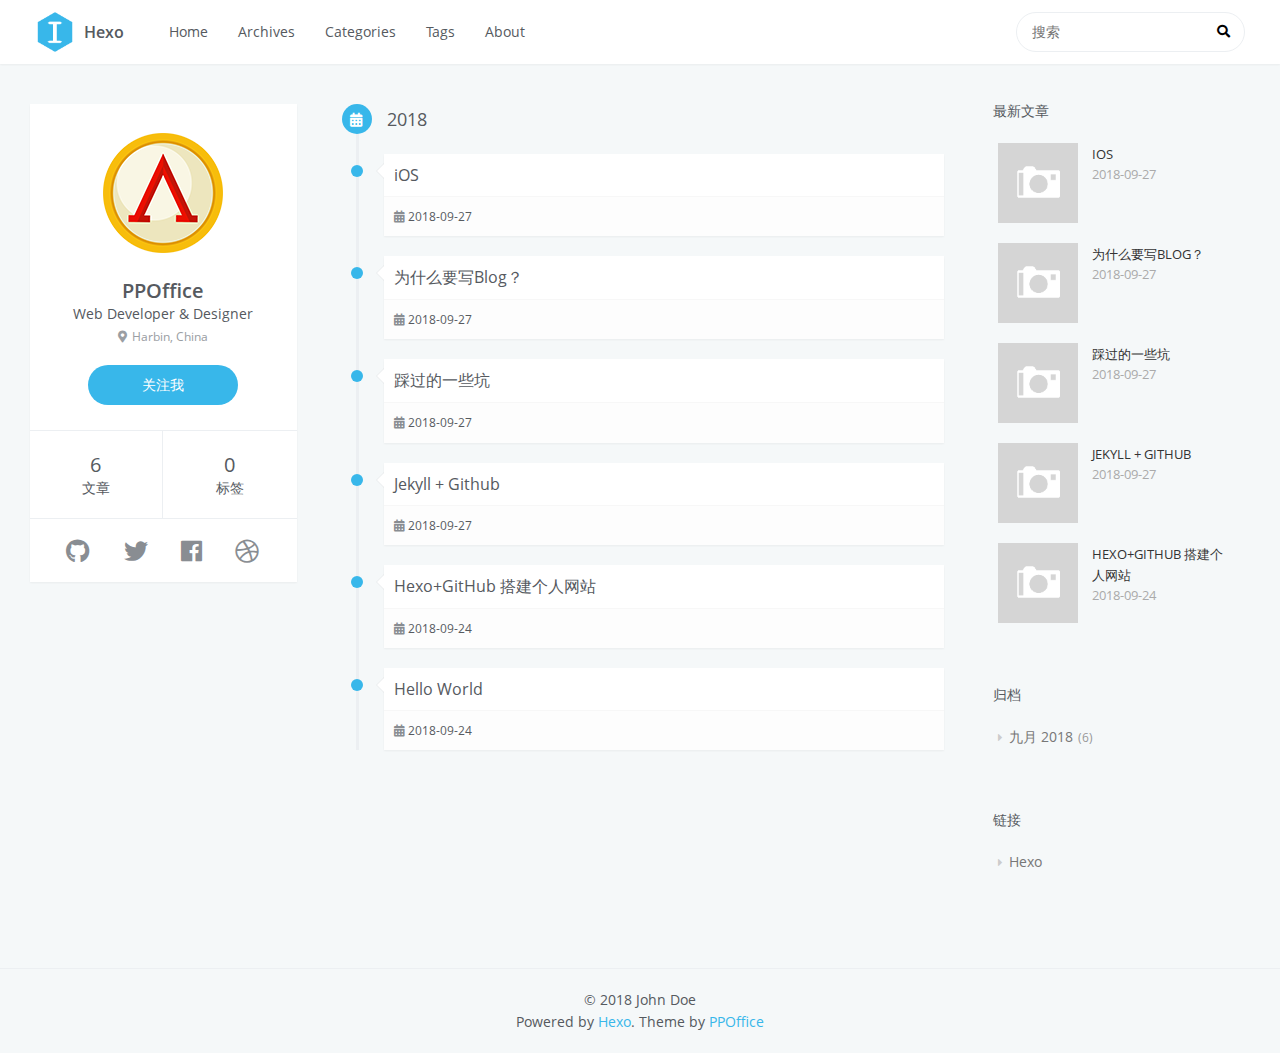
==== commit 5775e5b7: "Site updated: 2018-09-27 22:16:10" ====
--- a/archives/index.html
+++ b/archives/index.html
@@ -1,15 +1,10 @@
 <!DOCTYPE html>
-<html>
+<html lang=zh>
 <head>
-    <meta charset="utf-8" />
-
-    
-
+    <meta charset="utf-8">
     
     <title>归档 | Hexo</title>
-    
-    <meta name="viewport" content="width=device-width, initial-scale=1, maximum-scale=1">
-    
+    <meta name="viewport" content="width=device-width, initial-scale=1, maximum-scale=1" />
     <meta property="og:type" content="website">
 <meta property="og:title" content="Hexo">
 <meta property="og:url" content="http://joewang.github.io/archives/index.html">
@@ -25,13 +20,15 @@
 
     
 
-    <link rel="stylesheet" href="/libs/font-awesome/css/font-awesome.min.css">
-    <link rel="stylesheet" href="/libs/titillium-web/styles.css">
+    <link rel="stylesheet" href="/libs/font-awesome5/css/fontawesome.min.css">
+    <link rel="stylesheet" href="/libs/font-awesome5/css/fa-brands.min.css">
+    <link rel="stylesheet" href="/libs/font-awesome5/css/fa-solid.min.css">
+    <link rel="stylesheet" href="/libs/open-sans/styles.css">
     <link rel="stylesheet" href="/libs/source-code-pro/styles.css">
 
     <link rel="stylesheet" href="/css/style.css">
 
-    <script src="/libs/jquery/3.3.1/jquery.min.js"></script>
+    <script src="/libs/jquery/2.1.3/jquery.min.js"></script>
     
     
         <link rel="stylesheet" href="/libs/lightgallery/css/lightgallery.min.css">
@@ -41,40 +38,45 @@
     
     
     
+    
 
 
 </head>
 
 <body>
-    <div id="wrap">
+    <div id="container">
         <header id="header">
-    <div id="header-outer" class="outer">
-        <div class="container">
-            <div class="container-inner">
-                <div id="header-title">
-                    <h1 class="logo-wrap">
-                        <a href="/" class="logo"></a>
-                    </h1>
-                    
-                </div>
-                <div id="header-inner" class="nav-container">
-                    <a id="main-nav-toggle" class="nav-icon fa fa-bars"></a>
-                    <div class="nav-container-inner">
-                        <ul id="main-nav">
-                            
-                                <li class="main-nav-list-item" >
-                                    <a class="main-nav-list-link" href="/">主页</a>
-                                </li>
-                            
-                                        
-                                    
-                                <li class="main-nav-list-item" >
-                                    <a class="main-nav-list-link" href="/about/index.html">关于</a>
-                                </li>
-                            
-                        </ul>
-                        <nav id="sub-nav">
-                            <div id="search-form-wrap">
+    <div id="header-main" class="header-inner">
+        <div class="outer">
+            <a href="/" id="logo">
+                <i class="logo"></i>
+                <span class="site-title">Hexo</span>
+            </a>
+            <nav id="main-nav">
+                
+                    <a class="main-nav-link" href="/.">Home</a>
+                
+                    <a class="main-nav-link" href="/archives">Archives</a>
+                
+                    <a class="main-nav-link" href="/categories">Categories</a>
+                
+                    <a class="main-nav-link" href="/tags">Tags</a>
+                
+                    <a class="main-nav-link" href="/about">About</a>
+                
+            </nav>
+            
+                
+                <nav id="sub-nav">
+                    <div class="profile" id="profile-nav">
+                        <a id="profile-anchor" href="javascript:;">
+                            <img class="avatar" src="/css/images/avatar.png" />
+                            <i class="fas fa-caret-down"></i>
+                        </a>
+                    </div>
+                </nav>
+            
+            <div id="search-form-wrap">
 
     <form class="search-form">
         <input type="text" class="ins-search-input search-form-input" placeholder="搜索" />
@@ -85,7 +87,7 @@
     <div class="ins-search-container">
         <div class="ins-input-wrapper">
             <input type="text" class="ins-search-input" placeholder="想要查找什么..." />
-            <span class="ins-close ins-selectable"><i class="fa fa-times-circle"></i></span>
+            <span class="ins-close ins-selectable"><i class="fas fa-times-circle"></i></span>
         </div>
         <div class="ins-section-wrapper">
             <div class="ins-section-container"></div>
@@ -111,410 +113,271 @@
 <script src="/js/insight.js"></script>
 
 </div>
-                        </nav>
-                    </div>
+        </div>
+    </div>
+    <div id="main-nav-mobile" class="header-sub header-inner">
+        <table class="menu outer">
+            <tr>
+                
+                    <td><a class="main-nav-link" href="/.">Home</a></td>
+                
+                    <td><a class="main-nav-link" href="/archives">Archives</a></td>
+                
+                    <td><a class="main-nav-link" href="/categories">Categories</a></td>
+                
+                    <td><a class="main-nav-link" href="/tags">Tags</a></td>
+                
+                    <td><a class="main-nav-link" href="/about">About</a></td>
+                
+                <td>
+                    
+    <div class="search-form">
+        <input type="text" class="ins-search-input search-form-input" placeholder="搜索" />
+    </div>
+
+                </td>
+            </tr>
+        </table>
+    </div>
+</header>
+
+        <div class="outer">
+            
+                
+
+<aside id="profile" class="profile-fixed">
+    <div class="inner profile-inner">
+        <div class="base-info profile-block">
+            <img id="avatar" src="/css/images/avatar.png" />
+            <h2 id="name">PPOffice</h2>
+            <h3 id="title">Web Developer &amp; Designer</h3>
+            <span id="location"><i class="fas fa-map-marker-alt" style="padding-right: 5px"></i>Harbin, China</span>
+            <a id="follow" target="_blank" href="https://github.com/ppoffice/">关注我</a>
+        </div>
+        <div class="article-info profile-block">
+            <div class="article-info-block">
+                6
+                <span>文章</span>
+            </div>
+            <div class="article-info-block">
+                0
+                <span>标签</span>
+            </div>
+        </div>
+        
+        <div class="profile-block social-links">
+            <table>
+                <tr>
+                    
+                    
+                    <td>
+                        <a href="http://github.com/ppoffice/hexo-theme-icarus" target="_blank" title="github" class=tooltip>
+                            <i class="fab fa-github"></i>
+                        </a>
+                    </td>
+                    
+                    <td>
+                        <a href="/" target="_blank" title="twitter" class=tooltip>
+                            <i class="fab fa-twitter"></i>
+                        </a>
+                    </td>
+                    
+                    <td>
+                        <a href="/" target="_blank" title="facebook" class=tooltip>
+                            <i class="fab fa-facebook"></i>
+                        </a>
+                    </td>
+                    
+                    <td>
+                        <a href="/" target="_blank" title="dribbble" class=tooltip>
+                            <i class="fab fa-dribbble"></i>
+                        </a>
+                    </td>
+                    
+                    <td>
+                        <a href="/" target="_blank" title="rss" class=tooltip>
+                            <i class="fab fa-rss"></i>
+                        </a>
+                    </td>
+                    
+                </tr>
+            </table>
+        </div>
+        
+    </div>
+</aside>
+
+            
+            <section id="main"><div class="timeline timeline-wrap">
+    
+            <div class="timeline-row timeline-row-major">
+                <span class="node"><i class="fas fa-calendar-alt"></i></span>
+                <h1 class="title">2018</h1>
+            </div>
+        
+        <div class="timeline-row">
+            <span class="node"></span>
+            <div class="content">
+                
+    
+        <h1 itemprop="name">
+            <a class="timeline-article-title" href="/2018/09/27/iOS/">iOS</a>
+        </h1>
+    
+
+                <div class="article-meta">
+                    
+    <div class="article-date">
+        <i class="fas fa-calendar-alt"></i>
+        <a href="/2018/09/27/iOS/">
+            <time datetime="2018-09-27T07:05:33.000Z" itemprop="datePublished">2018-09-27</time>
+        </a>
+    </div>
+
+
+                    
+                    
                 </div>
             </div>
         </div>
-    </div>
-</header>
-        <div class="container">
-            <div class="main-body container-inner">
-                <div class="main-body-inner">
-                    <section id="main">
-                        <div class="main-body-header">
-    <h1 class="header">
-    
-    <i class="icon fa fa-archive"></i>归档
-    </h1>
+    
+        <div class="timeline-row">
+            <span class="node"></span>
+            <div class="content">
+                
+    
+        <h1 itemprop="name">
+            <a class="timeline-article-title" href="/2018/09/27/为什么要写Blog？/">为什么要写Blog？</a>
+        </h1>
+    
+
+                <div class="article-meta">
+                    
+    <div class="article-date">
+        <i class="fas fa-calendar-alt"></i>
+        <a href="/2018/09/27/为什么要写Blog？/">
+            <time datetime="2018-09-27T03:36:27.000Z" itemprop="datePublished">2018-09-27</time>
+        </a>
+    </div>
+
+
+                    
+                    
+                </div>
+            </div>
+        </div>
+    
+        <div class="timeline-row">
+            <span class="node"></span>
+            <div class="content">
+                
+    
+        <h1 itemprop="name">
+            <a class="timeline-article-title" href="/2018/09/27/踩过的一些坑/">踩过的一些坑</a>
+        </h1>
+    
+
+                <div class="article-meta">
+                    
+    <div class="article-date">
+        <i class="fas fa-calendar-alt"></i>
+        <a href="/2018/09/27/踩过的一些坑/">
+            <time datetime="2018-09-27T03:13:41.000Z" itemprop="datePublished">2018-09-27</time>
+        </a>
+    </div>
+
+
+                    
+                    
+                </div>
+            </div>
+        </div>
+    
+        <div class="timeline-row">
+            <span class="node"></span>
+            <div class="content">
+                
+    
+        <h1 itemprop="name">
+            <a class="timeline-article-title" href="/2018/09/27/Jekyll-Github/">Jekyll + Github</a>
+        </h1>
+    
+
+                <div class="article-meta">
+                    
+    <div class="article-date">
+        <i class="fas fa-calendar-alt"></i>
+        <a href="/2018/09/27/Jekyll-Github/">
+            <time datetime="2018-09-27T00:23:50.000Z" itemprop="datePublished">2018-09-27</time>
+        </a>
+    </div>
+
+
+                    
+                    
+                </div>
+            </div>
+        </div>
+    
+        <div class="timeline-row">
+            <span class="node"></span>
+            <div class="content">
+                
+    
+        <h1 itemprop="name">
+            <a class="timeline-article-title" href="/2018/09/24/Hexo-GitHub-搭建个人网站/">Hexo+GitHub 搭建个人网站</a>
+        </h1>
+    
+
+                <div class="article-meta">
+                    
+    <div class="article-date">
+        <i class="fas fa-calendar-alt"></i>
+        <a href="/2018/09/24/Hexo-GitHub-搭建个人网站/">
+            <time datetime="2018-09-24T08:20:10.000Z" itemprop="datePublished">2018-09-24</time>
+        </a>
+    </div>
+
+
+                    
+                    
+                </div>
+            </div>
+        </div>
+    
+        <div class="timeline-row">
+            <span class="node"></span>
+            <div class="content">
+                
+    
+        <h1 itemprop="name">
+            <a class="timeline-article-title" href="/2018/09/24/hello-world/">Hello World</a>
+        </h1>
+    
+
+                <div class="article-meta">
+                    
+    <div class="article-date">
+        <i class="fas fa-calendar-alt"></i>
+        <a href="/2018/09/24/hello-world/">
+            <time datetime="2018-09-24T02:54:51.845Z" itemprop="datePublished">2018-09-24</time>
+        </a>
+    </div>
+
+
+                    
+                    
+                </div>
+            </div>
+        </div>
+    
 </div>
-
-                        <div class="main-body-content">
-                            
-
-    
-    
-        
-        
-        <section class="archives-wrap">
-            <div class="archive-year-wrap">
-                <a href="/archives/2018" class="archive-year"><i class="icon fa fa-calendar-o"></i>2018</a>
-            </div>
-            <div class="archives">
-    
-    
-    
-        <div class="article-row">
-    
-        <article class="article article-summary">
-    <div class="article-summary-inner">
-        
-        <a href="/2018/09/27/iOS/" class="thumbnail">
-    
-    
-        <span class="thumbnail-image thumbnail-none"></span>
-    
-    
-        
-<span class="comment-counter">
-    <i class="fa fa-comments-o"></i>
-    
-        <span class="disqus-comment-count" data-disqus-identifier="" data-disqus-url="http://joewang.github.io/2018/09/27/iOS/">0</span>
-    
-</span>
-
-
-    
-</a>
-
-        
-        <div class="article-meta">
-            <div class="category">
+</section>
             
-            </div>
-            <div class="date"><time datetime="2018-09-27T07:05:33.000Z" itemprop="datePublished">2018-09-27</time></div>
-        </div>
-        
-    
-        <h1 class="article-title" itemprop="name">
-        <a href="/2018/09/27/iOS/">iOS</a>
-        </h1>
-    
-
-        <p class="article-excerpt">
-            iOS
-        </p>
-    </div>
-</article>
-    
-
-    
-    
-    
-    
-        <article class="article article-summary">
-    <div class="article-summary-inner">
-        
-        <a href="/2018/09/27/为什么要写Blog？/" class="thumbnail">
-    
-    
-        <span class="thumbnail-image thumbnail-none"></span>
-    
-    
-        
-<span class="comment-counter">
-    <i class="fa fa-comments-o"></i>
-    
-        <span class="disqus-comment-count" data-disqus-identifier="" data-disqus-url="http://joewang.github.io/2018/09/27/为什么要写Blog？/">0</span>
-    
-</span>
-
-
-    
-</a>
-
-        
-        <div class="article-meta">
-            <div class="category">
-            
-            </div>
-            <div class="date"><time datetime="2018-09-27T03:36:27.000Z" itemprop="datePublished">2018-09-27</time></div>
-        </div>
-        
-    
-        <h1 class="article-title" itemprop="name">
-        <a href="/2018/09/27/为什么要写Blog？/">为什么要写Blog？</a>
-        </h1>
-    
-
-        <p class="article-excerpt">
-            我大概是从14年开始写博客，中间也间断，但一有时间就写写，对于这个有一些自己的想法。刚好今天上午小伙伴问了我一下：为什么要写博客？坚持写有什么用处呢？ 于是就有了这篇文章。
-为什么要写blog，我觉得一下几个理由不错：
-
-记录自己学习技术过程，整理思路，同时也可以帮助到他人，也结识更多志同道合的人
-知名度的提升，建立自己的个人影响力
-学会练习写作的技巧
-便于你形成和了解自我。坚持做一件事儿，并从中
-        </p>
-    </div>
-</article>
-    
-        </div>
-    
-
-    
-    
-    
-    
-        <div class="article-row">
-    
-        <article class="article article-summary">
-    <div class="article-summary-inner">
-        
-        <a href="/2018/09/27/踩过的一些坑/" class="thumbnail">
-    
-    
-        <span style="background-image:url(http://ww.sinaimg.cx/005zWjpngy1fvnxed620aj315k0r8ag1.jpg)" alt="踩过的一些坑" class="thumbnail-image"></span>
-    
-    
-        
-<span class="comment-counter">
-    <i class="fa fa-comments-o"></i>
-    
-        <span class="disqus-comment-count" data-disqus-identifier="" data-disqus-url="http://joewang.github.io/2018/09/27/踩过的一些坑/">0</span>
-    
-</span>
-
-
-    
-</a>
-
-        
-        <div class="article-meta">
-            <div class="category">
-            
-            </div>
-            <div class="date"><time datetime="2018-09-27T03:13:41.000Z" itemprop="datePublished">2018-09-27</time></div>
-        </div>
-        
-    
-        <h1 class="article-title" itemprop="name">
-        <a href="/2018/09/27/踩过的一些坑/">踩过的一些坑</a>
-        </h1>
-    
-
-        <p class="article-excerpt">
-            Error: ssh_exchange_identification: read: Connection reset by peer今天早上到公司试了一下 hexo g 和 hexo d 命令，发现有这个问题，
-123456789101112Error: ssh_exchange_identification: read: Connection reset by peerfatal: Could 
-        </p>
-    </div>
-</article>
-    
-
-    
-    
-    
-    
-        <article class="article article-summary">
-    <div class="article-summary-inner">
-        
-        <a href="/2018/09/27/Jekyll-Github/" class="thumbnail">
-    
-    
-        <span style="background-image:url(http://ww.sinaimg.cx/005zWjpngy1fvm4i5b0rcj316q0oiqbj.jpg)" alt="Jekyll + Github" class="thumbnail-image"></span>
-    
-    
-        
-<span class="comment-counter">
-    <i class="fa fa-comments-o"></i>
-    
-        <span class="disqus-comment-count" data-disqus-identifier="" data-disqus-url="http://joewang.github.io/2018/09/27/Jekyll-Github/">0</span>
-    
-</span>
-
-
-    
-</a>
-
-        
-        <div class="article-meta">
-            <div class="category">
-            
-            </div>
-            <div class="date"><time datetime="2018-09-27T00:23:50.000Z" itemprop="datePublished">2018-09-27</time></div>
-        </div>
-        
-    
-        <h1 class="article-title" itemprop="name">
-        <a href="/2018/09/27/Jekyll-Github/">Jekyll + Github</a>
-        </h1>
-    
-
-        <p class="article-excerpt">
-            环境Ruby + RubyGems
-安装1234gem install jekylljekyll new myblogcd myblogjekyll serve
-出现报错：
-Could not find gem &apos;minima (~&gt; 2.0)&apos; in any of the gem sources listed in your Gemfile. (Bundler::Gem
-        </p>
-    </div>
-</article>
-    
-        </div>
-    
-
-    
-    
-    
-    
-        <div class="article-row">
-    
-        <article class="article article-summary">
-    <div class="article-summary-inner">
-        
-        <a href="/2018/09/24/Hexo-GitHub-搭建个人网站/" class="thumbnail">
-    
-    
-        <span style="background-image:url(https://pic1.zhimg.com/80/v2-6890485c84748900d9dae824b7f7cbb1_hd.jpg)" alt="Hexo+GitHub 搭建个人网站" class="thumbnail-image"></span>
-    
-    
-        
-<span class="comment-counter">
-    <i class="fa fa-comments-o"></i>
-    
-        <span class="disqus-comment-count" data-disqus-identifier="" data-disqus-url="http://joewang.github.io/2018/09/24/Hexo-GitHub-搭建个人网站/">0</span>
-    
-</span>
-
-
-    
-</a>
-
-        
-        <div class="article-meta">
-            <div class="category">
-            
-            </div>
-            <div class="date"><time datetime="2018-09-24T08:20:10.000Z" itemprop="datePublished">2018-09-24</time></div>
-        </div>
-        
-    
-        <h1 class="article-title" itemprop="name">
-        <a href="/2018/09/24/Hexo-GitHub-搭建个人网站/">Hexo+GitHub 搭建个人网站</a>
-        </h1>
-    
-
-        <p class="article-excerpt">
-            什么是Hexo ?
-Hexo是一个基于Node.js的静态博客程序，其编译上百篇文字只需要几秒。hexo生成的静态网页可以直接放到GitHub Pages，BAE，SAE等平台上。
-环境准备Node + Github + 支持Markdown语法的编辑器（如Sublime、MWeb等）
-创建托管仓库登录Github之后，点击页面右上角的加号，选择New repository
-
-配置SSH密钥让本地
-        </p>
-    </div>
-</article>
-    
-
-    
-    
-    
-    
-        <article class="article article-summary">
-    <div class="article-summary-inner">
-        
-        <a href="/2018/09/24/hello-world/" class="thumbnail">
-    
-    
-        <span class="thumbnail-image thumbnail-none"></span>
-    
-    
-        
-<span class="comment-counter">
-    <i class="fa fa-comments-o"></i>
-    
-        <span class="disqus-comment-count" data-disqus-identifier="" data-disqus-url="http://joewang.github.io/2018/09/24/hello-world/">0</span>
-    
-</span>
-
-
-    
-</a>
-
-        
-        <div class="article-meta">
-            <div class="category">
-            
-            </div>
-            <div class="date"><time datetime="2018-09-24T02:54:51.845Z" itemprop="datePublished">2018-09-24</time></div>
-        </div>
-        
-    
-        <h1 class="article-title" itemprop="name">
-        <a href="/2018/09/24/hello-world/">Hello World</a>
-        </h1>
-    
-
-        <p class="article-excerpt">
-            Welcome to Hexo! This is your very first post. Check documentation for more info. If you get any problems when using Hexo, you can find the answer in troubleshooting or you can ask me on GitHub.
-Quick
-        </p>
-    </div>
-</article>
-    
-        </div>
-    
-
-
-    </div></section>
-
-
-
-                        </div>
-                    </section>
-                    <aside id="sidebar">
-    <a class="sidebar-toggle" title="Expand Sidebar"><i class="toggle icon"></i></a>
-    <div class="sidebar-top">
-        <p>关注我 :</p>
-        <ul class="social-links">
-            
-                
-                <li>
-                    <a class="social-tooltip" title="twitter" href="/" target="_blank" rel="noopener">
-                        <i class="icon fa fa-twitter"></i>
-                    </a>
-                </li>
-                
-            
-                
-                <li>
-                    <a class="social-tooltip" title="facebook" href="/" target="_blank" rel="noopener">
-                        <i class="icon fa fa-facebook"></i>
-                    </a>
-                </li>
-                
-            
-                
-                <li>
-                    <a class="social-tooltip" title="google-plus" href="/" target="_blank" rel="noopener">
-                        <i class="icon fa fa-google-plus"></i>
-                    </a>
-                </li>
-                
-            
-                
-                <li>
-                    <a class="social-tooltip" title="github" href="https://github.com/ppoffice/hexo-theme-hueman" target="_blank" rel="noopener">
-                        <i class="icon fa fa-github"></i>
-                    </a>
-                </li>
-                
-            
-                
-                <li>
-                    <a class="social-tooltip" title="weibo" href="/" target="_blank" rel="noopener">
-                        <i class="icon fa fa-weibo"></i>
-                    </a>
-                </li>
-                
-            
-                
-                <li>
-                    <a class="social-tooltip" title="rss" href="/" target="_blank" rel="noopener">
-                        <i class="icon fa fa-rss"></i>
-                    </a>
-                </li>
-                
-            
-        </ul>
-    </div>
-    
-    <div class="widgets-container">
-        
-            
-                
-
-            
-                
+                
+<aside id="sidebar">
+   
+        
     <div class="widget-wrap">
         <h3 class="widget-title">最新文章</h3>
         <div class="widget">
@@ -528,7 +391,6 @@
     
         <span class="thumbnail-image thumbnail-none"></span>
     
-    
 </a>
 
                         </div>
@@ -548,7 +410,6 @@
     
         <span class="thumbnail-image thumbnail-none"></span>
     
-    
 </a>
 
                         </div>
@@ -566,8 +427,7 @@
                             <a href="/2018/09/27/踩过的一些坑/" class="thumbnail">
     
     
-        <span style="background-image:url(http://ww.sinaimg.cx/005zWjpngy1fvnxed620aj315k0r8ag1.jpg)" alt="踩过的一些坑" class="thumbnail-image"></span>
-    
+        <span class="thumbnail-image thumbnail-none"></span>
     
 </a>
 
@@ -586,8 +446,7 @@
                             <a href="/2018/09/27/Jekyll-Github/" class="thumbnail">
     
     
-        <span style="background-image:url(http://ww.sinaimg.cx/005zWjpngy1fvm4i5b0rcj316q0oiqbj.jpg)" alt="Jekyll + Github" class="thumbnail-image"></span>
-    
+        <span class="thumbnail-image thumbnail-none"></span>
     
 </a>
 
@@ -606,8 +465,7 @@
                             <a href="/2018/09/24/Hexo-GitHub-搭建个人网站/" class="thumbnail">
     
     
-        <span style="background-image:url(https://pic1.zhimg.com/80/v2-6890485c84748900d9dae824b7f7cbb1_hd.jpg)" alt="Hexo+GitHub 搭建个人网站" class="thumbnail-image"></span>
-    
+        <span class="thumbnail-image thumbnail-none"></span>
     
 </a>
 
@@ -624,27 +482,23 @@
         </div>
     </div>
 
-            
-                
-
-            
-                
-    <div class="widget-wrap widget-list">
+    
+        
+    
+        
+    <div class="widget-wrap">
         <h3 class="widget-title">归档</h3>
         <div class="widget">
             <ul class="archive-list"><li class="archive-list-item"><a class="archive-list-link" href="/archives/2018/09/">九月 2018</a><span class="archive-list-count">6</span></li></ul>
         </div>
     </div>
 
-
-            
-                
-
-            
-                
-
-            
-                
+    
+        
+    
+        
+    
+        
     <div class="widget-wrap widget-list">
         <h3 class="widget-title">链接</h3>
         <div class="widget">
@@ -659,51 +513,21 @@
     </div>
 
 
+    
+    <div id="toTop" class="fas fa-angle-up"></div>
+</aside>
+
             
-        
-    </div>
-</aside>
-
-                </div>
-            </div>
         </div>
         <footer id="footer">
-    <div class="container">
-        <div class="container-inner">
-            <a id="back-to-top" href="javascript:;"><i class="icon fa fa-angle-up"></i></a>
-            <div class="credit">
-                <h1 class="logo-wrap">
-                    <a href="/" class="logo"></a>
-                </h1>
-                <p>&copy; 2018 John Doe</p>
-                <p>Powered by <a href="//hexo.io/" target="_blank">Hexo</a>. Theme by <a href="//github.com/ppoffice" target="_blank">PPOffice</a></p>
-            </div>
-            <div class="footer-plugins">
-              
-    
-
-
-            </div>
+    <div class="outer">
+        <div id="footer-info" class="inner">
+            &copy; 2018 John Doe<br>
+            Powered by <a href="http://hexo.io/" target="_blank">Hexo</a>. Theme by <a href="http://github.com/ppoffice">PPOffice</a>
         </div>
     </div>
 </footer>
-
-        
-    
-    <script>
-    var disqus_shortname = 'hexo-theme-hueman';
-    
-    
-    (function() {
-    var dsq = document.createElement('script');
-    dsq.type = 'text/javascript';
-    dsq.async = true;
-    dsq.src = '//' + disqus_shortname + '.disqus.com/count.js';
-    (document.getElementsByTagName('head')[0] || document.getElementsByTagName('body')[0]).appendChild(dsq);
-    })();
-    </script>
-
-
+        
 
 
     
@@ -729,4 +553,4 @@
 
     </div>
 </body>
-</html>
+</html>--- a/libs/font-awesome5/css/fa-brands.min.css
+++ b/libs/font-awesome5/css/fa-brands.min.css
@@ -0,0 +1,5 @@
+/*!
+ * Font Awesome Free 5.0.13 by @fontawesome - https://fontawesome.com
+ * License - https://fontawesome.com/license (Icons: CC BY 4.0, Fonts: SIL OFL 1.1, Code: MIT License)
+ */
+@font-face{font-family:Font Awesome\ 5 Brands;font-style:normal;font-weight:400;src:url(../webfonts/fa-brands-400.eot);src:url(../webfonts/fa-brands-400.eot?#iefix) format("embedded-opentype"),url(../webfonts/fa-brands-400.woff2) format("woff2"),url(../webfonts/fa-brands-400.woff) format("woff"),url(../webfonts/fa-brands-400.ttf) format("truetype"),url(../webfonts/fa-brands-400.svg#fontawesome) format("svg")}.fab{font-family:Font Awesome\ 5 Brands}--- a/libs/font-awesome5/css/fa-solid.min.css
+++ b/libs/font-awesome5/css/fa-solid.min.css
@@ -0,0 +1,5 @@
+/*!
+ * Font Awesome Free 5.0.13 by @fontawesome - https://fontawesome.com
+ * License - https://fontawesome.com/license (Icons: CC BY 4.0, Fonts: SIL OFL 1.1, Code: MIT License)
+ */
+@font-face{font-family:Font Awesome\ 5 Free;font-style:normal;font-weight:900;src:url(../webfonts/fa-solid-900.eot);src:url(../webfonts/fa-solid-900.eot?#iefix) format("embedded-opentype"),url(../webfonts/fa-solid-900.woff2) format("woff2"),url(../webfonts/fa-solid-900.woff) format("woff"),url(../webfonts/fa-solid-900.ttf) format("truetype"),url(../webfonts/fa-solid-900.svg#fontawesome) format("svg")}.fa,.fas{font-family:Font Awesome\ 5 Free;font-weight:900}--- a/libs/open-sans/styles.css
+++ b/libs/open-sans/styles.css
@@ -0,0 +1,168 @@
+/* cyrillic-ext */
+@font-face {
+    font-family: 'Open Sans';
+    font-style: normal;
+    font-weight: 400;
+    src: local('Open Sans'), local('OpenSans'), url(fonts/K88pR3goAWT7BTt32Z01mxJtnKITppOI_IvcXXDNrsc.woff2) format('woff2');
+    unicode-range: U+0460-052F, U+20B4, U+2DE0-2DFF, U+A640-A69F;
+}
+/* cyrillic */
+@font-face {
+    font-family: 'Open Sans';
+    font-style: normal;
+    font-weight: 400;
+    src: local('Open Sans'), local('OpenSans'), url(fonts/RjgO7rYTmqiVp7vzi-Q5URJtnKITppOI_IvcXXDNrsc.woff2) format('woff2');
+    unicode-range: U+0400-045F, U+0490-0491, U+04B0-04B1, U+2116;
+}
+/* greek-ext */
+@font-face {
+    font-family: 'Open Sans';
+    font-style: normal;
+    font-weight: 400;
+    src: local('Open Sans'), local('OpenSans'), url(fonts/LWCjsQkB6EMdfHrEVqA1KRJtnKITppOI_IvcXXDNrsc.woff2) format('woff2');
+    unicode-range: U+1F00-1FFF;
+}
+/* greek */
+@font-face {
+    font-family: 'Open Sans';
+    font-style: normal;
+    font-weight: 400;
+    src: local('Open Sans'), local('OpenSans'), url(fonts/xozscpT2726on7jbcb_pAhJtnKITppOI_IvcXXDNrsc.woff2) format('woff2');
+    unicode-range: U+0370-03FF;
+}
+/* vietnamese */
+@font-face {
+    font-family: 'Open Sans';
+    font-style: normal;
+    font-weight: 400;
+    src: local('Open Sans'), local('OpenSans'), url(fonts/59ZRklaO5bWGqF5A9baEERJtnKITppOI_IvcXXDNrsc.woff2) format('woff2');
+    unicode-range: U+0102-0103, U+1EA0-1EF1, U+20AB;
+}
+/* latin-ext */
+@font-face {
+    font-family: 'Open Sans';
+    font-style: normal;
+    font-weight: 400;
+    src: local('Open Sans'), local('OpenSans'), url(fonts/u-WUoqrET9fUeobQW7jkRRJtnKITppOI_IvcXXDNrsc.woff2) format('woff2');
+    unicode-range: U+0100-024F, U+1E00-1EFF, U+20A0-20AB, U+20AD-20CF, U+2C60-2C7F, U+A720-A7FF;
+}
+/* latin */
+@font-face {
+    font-family: 'Open Sans';
+    font-style: normal;
+    font-weight: 400;
+    src: local('Open Sans'), local('OpenSans'), url(fonts/cJZKeOuBrn4kERxqtaUH3VtXRa8TVwTICgirnJhmVJw.woff2) format('woff2');
+    unicode-range: U+0000-00FF, U+0131, U+0152-0153, U+02C6, U+02DA, U+02DC, U+2000-206F, U+2074, U+20AC, U+2212, U+2215, U+E0FF, U+EFFD, U+F000;
+}
+/* cyrillic-ext */
+@font-face {
+    font-family: 'Open Sans';
+    font-style: normal;
+    font-weight: 600;
+    src: local('Open Sans Semibold'), local('OpenSans-Semibold'), url(fonts/MTP_ySUJH_bn48VBG8sNSq-j2U0lmluP9RWlSytm3ho.woff2) format('woff2');
+    unicode-range: U+0460-052F, U+20B4, U+2DE0-2DFF, U+A640-A69F;
+}
+/* cyrillic */
+@font-face {
+    font-family: 'Open Sans';
+    font-style: normal;
+    font-weight: 600;
+    src: local('Open Sans Semibold'), local('OpenSans-Semibold'), url(fonts/MTP_ySUJH_bn48VBG8sNSpX5f-9o1vgP2EXwfjgl7AY.woff2) format('woff2');
+    unicode-range: U+0400-045F, U+0490-0491, U+04B0-04B1, U+2116;
+}
+/* greek-ext */
+@font-face {
+    font-family: 'Open Sans';
+    font-style: normal;
+    font-weight: 600;
+    src: local('Open Sans Semibold'), local('OpenSans-Semibold'), url(fonts/MTP_ySUJH_bn48VBG8sNShWV49_lSm1NYrwo-zkhivY.woff2) format('woff2');
+    unicode-range: U+1F00-1FFF;
+}
+/* greek */
+@font-face {
+    font-family: 'Open Sans';
+    font-style: normal;
+    font-weight: 600;
+    src: local('Open Sans Semibold'), local('OpenSans-Semibold'), url(fonts/MTP_ySUJH_bn48VBG8sNSqaRobkAwv3vxw3jMhVENGA.woff2) format('woff2');
+    unicode-range: U+0370-03FF;
+}
+/* vietnamese */
+@font-face {
+    font-family: 'Open Sans';
+    font-style: normal;
+    font-weight: 600;
+    src: local('Open Sans Semibold'), local('OpenSans-Semibold'), url(fonts/MTP_ySUJH_bn48VBG8sNSv8zf_FOSsgRmwsS7Aa9k2w.woff2) format('woff2');
+    unicode-range: U+0102-0103, U+1EA0-1EF1, U+20AB;
+}
+/* latin-ext */
+@font-face {
+    font-family: 'Open Sans';
+    font-style: normal;
+    font-weight: 600;
+    src: local('Open Sans Semibold'), local('OpenSans-Semibold'), url(fonts/MTP_ySUJH_bn48VBG8sNSj0LW-43aMEzIO6XUTLjad8.woff2) format('woff2');
+    unicode-range: U+0100-024F, U+1E00-1EFF, U+20A0-20AB, U+20AD-20CF, U+2C60-2C7F, U+A720-A7FF;
+}
+/* latin */
+@font-face {
+    font-family: 'Open Sans';
+    font-style: normal;
+    font-weight: 600;
+    src: local('Open Sans Semibold'), local('OpenSans-Semibold'), url(fonts/MTP_ySUJH_bn48VBG8sNSugdm0LZdjqr5-oayXSOefg.woff2) format('woff2');
+    unicode-range: U+0000-00FF, U+0131, U+0152-0153, U+02C6, U+02DA, U+02DC, U+2000-206F, U+2074, U+20AC, U+2212, U+2215, U+E0FF, U+EFFD, U+F000;
+}
+/* cyrillic-ext */
+@font-face {
+    font-family: 'Open Sans';
+    font-style: italic;
+    font-weight: 400;
+    src: local('Open Sans Italic'), local('OpenSans-Italic'), url(fonts/xjAJXh38I15wypJXxuGMBjTOQ_MqJVwkKsUn0wKzc2I.woff2) format('woff2');
+    unicode-range: U+0460-052F, U+20B4, U+2DE0-2DFF, U+A640-A69F;
+}
+/* cyrillic */
+@font-face {
+    font-family: 'Open Sans';
+    font-style: italic;
+    font-weight: 400;
+    src: local('Open Sans Italic'), local('OpenSans-Italic'), url(fonts/xjAJXh38I15wypJXxuGMBjUj_cnvWIuuBMVgbX098Mw.woff2) format('woff2');
+    unicode-range: U+0400-045F, U+0490-0491, U+04B0-04B1, U+2116;
+}
+/* greek-ext */
+@font-face {
+    font-family: 'Open Sans';
+    font-style: italic;
+    font-weight: 400;
+    src: local('Open Sans Italic'), local('OpenSans-Italic'), url(fonts/xjAJXh38I15wypJXxuGMBkbcKLIaa1LC45dFaAfauRA.woff2) format('woff2');
+    unicode-range: U+1F00-1FFF;
+}
+/* greek */
+@font-face {
+    font-family: 'Open Sans';
+    font-style: italic;
+    font-weight: 400;
+    src: local('Open Sans Italic'), local('OpenSans-Italic'), url(fonts/xjAJXh38I15wypJXxuGMBmo_sUJ8uO4YLWRInS22T3Y.woff2) format('woff2');
+    unicode-range: U+0370-03FF;
+}
+/* vietnamese */
+@font-face {
+    font-family: 'Open Sans';
+    font-style: italic;
+    font-weight: 400;
+    src: local('Open Sans Italic'), local('OpenSans-Italic'), url(fonts/xjAJXh38I15wypJXxuGMBr6up8jxqWt8HVA3mDhkV_0.woff2) format('woff2');
+    unicode-range: U+0102-0103, U+1EA0-1EF1, U+20AB;
+}
+/* latin-ext */
+@font-face {
+    font-family: 'Open Sans';
+    font-style: italic;
+    font-weight: 400;
+    src: local('Open Sans Italic'), local('OpenSans-Italic'), url(fonts/xjAJXh38I15wypJXxuGMBiYE0-AqJ3nfInTTiDXDjU4.woff2) format('woff2');
+    unicode-range: U+0100-024F, U+1E00-1EFF, U+20A0-20AB, U+20AD-20CF, U+2C60-2C7F, U+A720-A7FF;
+}
+/* latin */
+@font-face {
+    font-family: 'Open Sans';
+    font-style: italic;
+    font-weight: 400;
+    src: local('Open Sans Italic'), local('OpenSans-Italic'), url(fonts/xjAJXh38I15wypJXxuGMBo4P5ICox8Kq3LLUNMylGO4.woff2) format('woff2');
+    unicode-range: U+0000-00FF, U+0131, U+0152-0153, U+02C6, U+02DA, U+02DC, U+2000-206F, U+2074, U+20AC, U+2212, U+2215, U+E0FF, U+EFFD, U+F000;
+}--- a/css/style.css
+++ b/css/style.css
@@ -1,122 +1,13 @@
-#main .main-body-header em,
-#main .main-body-header a,
-.article-meta,
-.archive-year {
-  text-transform: uppercase;
-  color: #666;
-  line-height: 1em;
-  text-shadow: 0 1px #fff;
-}
-#main .main-body-header em,
-#main .main-body-header a,
-.article-meta,
-.archive-year,
-#main .main-body-header em a,
-#main .main-body-header a a,
-.article-meta a,
-.archive-year a {
-  text-decoration: none;
-}
-.widget h1,
-.article-entry h1 {
-  font-size: 2em;
-}
-.widget h2,
-.article-entry h2 {
-  font-size: 1.5em;
-}
-.widget h3,
-.article-entry h3 {
-  font-size: 1.3em;
-}
-.widget h4,
-.article-entry h4 {
-  font-size: 1.2em;
-}
-.widget h5,
-.article-entry h5 {
-  font-size: 1em;
-}
-.widget h6,
-.article-entry h6 {
-  font-size: 1em;
-  color: #aaa;
-}
-.widget hr,
-.article-entry hr {
-  border: 1px dashed #ddd;
-}
-.widget strong,
-.article-entry strong {
-  font-weight: bold;
-}
-.widget em,
-.article-entry em,
-.widget cite,
-.article-entry cite {
-  font-style: italic;
-}
-.widget sup,
-.article-entry sup,
-.widget sub,
-.article-entry sub {
-  font-size: 0.75em;
-  line-height: 0;
-  position: relative;
-  vertical-align: baseline;
-}
-.widget sup,
-.article-entry sup {
-  top: -0.5em;
-}
-.widget sub,
-.article-entry sub {
-  bottom: -0.2em;
-}
-.widget small,
-.article-entry small {
-  font-size: 0.85em;
-}
-.widget acronym,
-.article-entry acronym,
-.widget abbr,
-.article-entry abbr {
-  border-bottom: 1px dotted;
-}
-.widget ul,
-.article-entry ul,
-.widget ol,
-.article-entry ol,
-.widget dl,
-.article-entry dl {
-  line-height: 1.6em;
-}
-.widget ul ul,
-.article-entry ul ul,
-.widget ol ul,
-.article-entry ol ul,
-.widget ul ol,
-.article-entry ul ol,
-.widget ol ol,
-.article-entry ol ol {
-  margin-top: 0;
-  margin-bottom: 0;
-  margin-left: 20px;
-}
-.widget ul,
-.article-entry ul {
-  list-style: disc;
-  list-style-position: inside;
-}
-.widget ol,
-.article-entry ol {
-  list-style: decimal;
-  list-style-position: inside;
-}
-.widget dt,
-.article-entry dt {
-  font-weight: bold;
-  list-style-position: inside;
+body {
+  width: 100%;
+}
+body:before,
+body:after {
+  content: "";
+  display: table;
+}
+body:after {
+  clear: both;
 }
 html,
 body,
@@ -224,41 +115,45 @@
 #container {
   height: 100%;
 }
-::selection {
-  color: #fff;
-  background: #006bde;
-}
 body {
-  background: #eaeaea;
-  font: 14px "Titillium Web", "Helvetica Neue", Helvetica, Arial, "Microsoft Yahei", sans-serif;
+  color: #565a5f;
+  background: #f5f8f9;
+  font: 14px "open sans", "Helvetica Neue", "Microsoft Yahei", Helvetica, Arial, sans-serif;
   -webkit-text-size-adjust: 100%;
+}
+a {
+  color: #38b7ea;
+  text-decoration: none;
+}
+a:visited {
+  color: #38b7ea;
 }
 code {
   margin: 0 2px;
   color: #e96900;
   padding: 3px 5px;
-  font-size: 0.8em;
+  font-size: 0.9em;
   border-radius: 2px;
   font-family: "Source Code Pro", Consolas, Monaco, Menlo, Consolas, monospace;
   background-color: #f8f8f8;
 }
-.container {
-  position: relative;
+.outer {
+  max-width: 1320px;
+  margin: 0 auto;
   padding: 0 20px;
 }
-.container-inner {
-  max-width: 1120px;
-  min-width: 320px;
-  width: 100%;
-  margin: 0 auto;
-}
-.container-inner:before,
-.container-inner:after {
+.outer:before,
+.outer:after {
   content: "";
   display: table;
 }
-.container-inner:after {
+.outer:after {
   clear: both;
+}
+@media screen and (max-width: 559px) {
+  .outer {
+    padding: 0;
+  }
 }
 .left,
 .alignleft {
@@ -272,275 +167,414 @@
   clear: both;
 }
 .logo {
-  display: block;
-  padding: 10px 0;
-  width: 165px;
-  height: 60px;
-  background-image: url("images/logo-header.png");
-  background-position: 0px 10px;
+  width: 40px;
+  height: 40px;
   background-repeat: no-repeat;
-  -webkit-background-size: 165px 60px;
-  -moz-background-size: 165px 60px;
-  background-size: 165px 60px;
-}
-.main-body {
-  margin-top: -60px;
-  background-color: #fff;
-}
-.main-body-inner {
+  background-image: url("images/logo.png");
+  -webkit-background-size: 40px 40px;
+  -moz-background-size: 40px 40px;
+  background-size: 40px 40px;
+}
+#container {
   position: relative;
-  -webkit-box-sizing: border-box;
-  -moz-box-sizing: border-box;
-  box-sizing: border-box;
-  -webkit-box-shadow: rgba(0,0,0,0.098) 0px 1px 1px 0px;
-  box-shadow: rgba(0,0,0,0.098) 0px 1px 1px 0px;
-  padding-left: 340px;
-  background: url("images/s-left.png") repeat-y left 0;
-}
-.main-body-inner:before,
-.main-body-inner:after {
+}
+#container > .outer {
+  margin-bottom: 30px;
+}
+@media screen and (min-width: 1200px) {
+  #main {
+    display: inline;
+    float: left;
+    width: 52.307692307692314%;
+    margin: 0 0.769230769230769%;
+  }
+}
+@media screen and (min-width: 800px) and (max-width: 1199px) {
+  #main {
+    display: inline;
+    float: left;
+    width: 67.6923076923077%;
+    margin: 0 0.769230769230769%;
+  }
+}
+@media screen and (min-width: 560px) and (max-width: 799px) {
+  #main {
+    width: 100%;
+  }
+}
+@media screen and (max-width: 559px) {
+  #main {
+    width: 100%;
+  }
+}
+.archive-article-header a,
+.layout-wrap-inner.tag-cloud a,
+.timeline-row .content h1 a,
+.archive-article-header a:visited,
+.layout-wrap-inner.tag-cloud a:visited,
+.timeline-row .content h1 a:visited {
+  color: #565a5f;
+  -webkit-transition: 0.2s ease;
+  -moz-transition: 0.2s ease;
+  -ms-transition: 0.2s ease;
+  transition: 0.2s ease;
+}
+.archive-article-header a:hover,
+.layout-wrap-inner.tag-cloud a:hover,
+.timeline-row .content h1 a:hover,
+.archive-article-header a:visited:hover,
+.layout-wrap-inner.tag-cloud a:visited:hover,
+.timeline-row .content h1 a:visited:hover {
+  color: #38b7ea;
+}
+.article-meta,
+.archive-year,
+.widget-title {
+  line-height: 1em;
+  text-decoration: none;
+  text-transform: uppercase;
+}
+#header,
+#profile .inner,
+.article-inner,
+#comments,
+.archive-article,
+.timeline-row .content,
+#toTop {
+  background: #fff;
+  -webkit-box-shadow: 0 1px 2px rgba(0,0,0,0.05);
+  box-shadow: 0 1px 2px rgba(0,0,0,0.05);
+}
+.article-entry h1,
+.widget h1 {
+  font-size: 2em;
+}
+.article-entry h2,
+.widget h2 {
+  font-size: 1.5em;
+}
+.article-entry h3,
+.widget h3 {
+  font-size: 1.3em;
+}
+.article-entry h4,
+.widget h4 {
+  font-size: 1.2em;
+}
+.article-entry h5,
+.widget h5 {
+  font-size: 1em;
+}
+.article-entry h6,
+.widget h6 {
+  font-size: 1em;
+  color: #999;
+}
+.article-entry hr,
+.widget hr {
+  border: 1px dashed #eceff2;
+}
+.article-entry strong,
+.widget strong {
+  font-weight: bold;
+}
+.article-entry em,
+.widget em,
+.article-entry cite,
+.widget cite {
+  font-style: italic;
+}
+.article-entry sup,
+.widget sup,
+.article-entry sub,
+.widget sub {
+  font-size: 0.75em;
+  line-height: 0;
+  position: relative;
+  vertical-align: baseline;
+}
+.article-entry sup,
+.widget sup {
+  top: -0.5em;
+}
+.article-entry sub,
+.widget sub {
+  bottom: -0.2em;
+}
+.article-entry small,
+.widget small {
+  font-size: 0.85em;
+}
+.article-entry acronym,
+.widget acronym,
+.article-entry abbr,
+.widget abbr {
+  border-bottom: 1px dotted;
+}
+.article-entry ul,
+.widget ul,
+.article-entry ol,
+.widget ol,
+.article-entry dl,
+.widget dl {
+  margin: 0 20px;
+  line-height: 1.6em;
+}
+.article-entry ul ul,
+.widget ul ul,
+.article-entry ol ul,
+.widget ol ul,
+.article-entry ul ol,
+.widget ul ol,
+.article-entry ol ol,
+.widget ol ol {
+  margin-top: 0;
+  margin-bottom: 0;
+}
+.article-entry ul,
+.widget ul {
+  list-style: disc;
+}
+.article-entry ol,
+.widget ol {
+  list-style: decimal;
+}
+.article-entry dt,
+.widget dt {
+  font-weight: bold;
+}
+#header {
+  background: #fff;
+  position: relative;
+}
+#header a,
+#header a:visited {
+  white-space: nowrap;
+  -webkit-transition: 0.2s ease;
+  -moz-transition: 0.2s ease;
+  -ms-transition: 0.2s ease;
+  transition: 0.2s ease;
+  color: #565a5f;
+}
+#header a:hover {
+  color: #38b7ea;
+}
+.header-inner #logo,
+#main-nav,
+#sub-nav,
+#search-form-wrap {
+  height: 40px;
+  line-height: 40px;
+  padding: 12px 15px;
+}
+.header-inner #logo,
+#main-nav {
+  float: left;
+}
+#sub-nav,
+#search-form-wrap {
+  float: right;
+}
+.header-inner {
+  height: 100%;
+  position: relative;
+}
+.header-inner #logo {
+  display: inline-block;
+}
+.header-inner #logo .logo {
+  margin-right: 5px;
+  display: inline-block;
+}
+.header-inner #logo .site-title {
+  font-size: 16px;
+  display: inline-block;
+  vertical-align: top;
+  font-weight: 600;
+}
+#header-title {
+  text-align: center;
+  height: 40px;
+  position: absolute;
+  top: 50%;
+  left: 0;
+  margin-top: -20px;
+}
+.header-sub {
+  border-top: 1px solid #eceff2;
+}
+.header-sub ul {
+  margin: 0 15px;
+}
+.header-sub ul:before,
+.header-sub ul:after {
   content: "";
   display: table;
 }
-.main-body-inner:after {
+.header-sub ul:after {
   clear: both;
 }
-#main {
-  float: right;
-  width: 100%;
-  -webkit-box-sizing: border-box;
-  -moz-box-sizing: border-box;
-  box-sizing: border-box;
-  min-height: 600px;
-}
-#main .main-body-header {
-  background: #fff;
+.header-sub ul li {
+  float: left;
+  margin: 0 10px;
+}
+.header-sub ul li a {
+  display: inline-block;
+  line-height: 48px;
+}
+.header-sub .main-nav-link {
+  display: inline-block;
+  line-height: 48px;
+}
+@media screen and (min-width: 560px) and (max-width: 799px) {
+  #header-sub {
+    display: none;
+  }
+}
+@media screen and (max-width: 559px) {
+  #header-sub {
+    display: none;
+  }
+}
+@media screen and (min-width: 560px) and (max-width: 799px) {
+  #main-nav {
+    display: none;
+  }
+}
+@media screen and (max-width: 559px) {
+  #main-nav {
+    display: none;
+  }
+}
+@media screen and (min-width: 800px) and (max-width: 1199px) {
+  #main-nav-mobile {
+    display: none;
+  }
+}
+@media screen and (min-width: 1200px) {
+  #main-nav-mobile {
+    display: none;
+  }
+}
+.nav-icon,
+.main-nav-link {
+  float: left;
+  display: block;
+  padding: 0 15px;
+}
+.nav-icon {
+  text-align: center;
+  font-size: 14px;
+  width: 14px;
+  height: 14px;
   position: relative;
-  padding: 18px 30px 17px;
-  border-bottom: 1px solid #eee;
-  color: #666;
-  font-size: 16px;
-  font-weight: 600;
-  text-transform: uppercase;
-  line-height: 24px;
-}
-#main .main-body-header .page-title-link,
-#main .main-body-header i {
-  margin-right: 8px;
-}
-#main .main-body-header i {
-  font-weight: 400;
-}
-#main .main-body-header em,
-#main .main-body-header a {
-  color: #aaa;
-}
-#main .main-body-content:before,
-#main .main-body-content:after {
+  cursor: pointer;
+  height: 40px !important;
+  line-height: 40px !important;
+}
+.main-nav-link {
+  font-weight: 300;
+}
+@media screen and (min-width: 1200px) {
+  #sub-nav {
+    display: none;
+  }
+}
+#sub-nav #profile-nav #profile-anchor {
+  display: block;
+  height: 40px;
+  line-height: 40px;
+}
+#sub-nav #profile-nav #profile-anchor:before,
+#sub-nav #profile-nav #profile-anchor:after {
   content: "";
   display: table;
 }
-#main .main-body-content:after {
+#sub-nav #profile-nav #profile-anchor:after {
   clear: both;
 }
-#header {
-  background: #26272b;
-  padding-bottom: 60px;
+#sub-nav #profile-nav .avatar,
+#sub-nav #profile-nav .fa {
+  float: left;
+}
+#sub-nav #profile-nav .avatar {
+  width: 40px;
+  height: 40px;
+  margin-right: 8px;
+}
+#sub-nav #profile-nav .fa {
+  line-height: 40px;
+}
+@media screen and (max-width: 559px) {
+  #search-form-wrap {
+    display: none;
+  }
+}
+#search-form-wrap .search-form {
   position: relative;
 }
-#header-outer {
-  height: 100%;
-  position: relative;
-}
-#header-inner {
-  position: relative;
-}
-#header-title {
-  text-align: center;
-  padding: 30px 30px;
-}
-#header-title:before,
-#header-title:after {
-  content: "";
-  display: table;
-}
-#header-title:after {
-  clear: both;
-}
-#header-title .logo-wrap,
-#header-title .subtitle-wrap {
-  float: left;
-}
-#header-title .subtitle-wrap {
-  padding: 10px 0px 0px;
-  margin-left: 20px;
-}
-#header-title .subtitle {
-  font-size: 16px;
-  font-style: italic;
-  line-height: 70px;
-  color: rgba(255,255,255,0.7);
-  text-shadow: 0 1px rgba(0,0,0,0.2);
-}
-.nav-container .nav-icon,
-.nav-container .nav-container-inner #main-nav .main-nav-list-item .main-nav-list-link {
-  float: left;
-  color: rgba(255,255,255,0.7);
-  text-decoration: none;
-  text-shadow: 0 1px rgba(0,0,0,0.2);
-  display: block;
-  padding: 20px 15px;
-  -webkit-transition: 0.2s ease-in;
-  -moz-transition: 0.2s ease-in;
-  -ms-transition: 0.2s ease-in;
-  transition: 0.2s ease-in;
-}
-.nav-container .nav-icon:hover,
-.nav-container .nav-container-inner #main-nav .main-nav-list-item .main-nav-list-link:hover {
-  color: #fff;
-  background: rgba(0,0,0,0.1);
-}
-.nav-container {
-  padding: 0 15px;
-  background: #33363b;
-  z-index: 1;
-  -webkit-box-shadow: inset 0 1px 0 rgba(255,255,255,0.05), 0 -1px 0 rgba(0,0,0,0.2), inset 1px 0 0 rgba(0,0,0,0.2), inset -1px 0 0 rgba(0,0,0,0.2);
-  box-shadow: inset 0 1px 0 rgba(255,255,255,0.05), 0 -1px 0 rgba(0,0,0,0.2), inset 1px 0 0 rgba(0,0,0,0.2), inset -1px 0 0 rgba(0,0,0,0.2);
-}
-.nav-container:before,
-.nav-container:after {
-  content: "";
-  display: table;
-}
-.nav-container:after {
-  clear: both;
-}
-.nav-container .nav-icon {
-  line-height: 20px;
-  padding: 15px 14px;
-  text-align: center;
-  font-size: 14px;
-  position: relative;
+#search-form-wrap .search-form .search-form-input {
+  width: 100%;
+  padding: 0 30px 0 15px;
+  line-height: 40px;
+  height: 40px !important;
+  border-radius: 21px;
+}
+#search-form-wrap .search-form .search-form-input::-webkit-search-results-decoration,
+#search-form-wrap .search-form .search-form-input::-webkit-search-cancel-button {
+  -webkit-appearance: none;
+}
+#search-form-wrap .search-form .search-form-submit {
+  top: 50%;
+  right: 15px;
+  border: none;
   cursor: pointer;
-}
-.nav-container #main-nav-toggle {
-  display: none;
-  width: 100%;
-  text-align: right;
-  -webkit-box-sizing: border-box;
-  -moz-box-sizing: border-box;
-  box-sizing: border-box;
-  border-bottom: 1px solid rgba(255,255,255,0.06);
-}
-.nav-container #main-nav-toggle:before {
-  content: "\f0c9";
-}
-.nav-container .nav-container-inner:before,
-.nav-container .nav-container-inner:after {
-  content: "";
-  display: table;
-}
-.nav-container .nav-container-inner:after {
-  clear: both;
-}
-.nav-container .nav-container-inner #main-nav {
-  float: left;
-}
-.nav-container .nav-container-inner #main-nav .main-nav-list {
-  float: left;
-}
-.nav-container .nav-container-inner #main-nav .main-nav-list-item {
-  position: relative;
-  float: left;
-}
-.nav-container .nav-container-inner #main-nav .main-nav-list-item.top-level-menu > a:after {
-  content: "\f0d7" !important;
-  float: none;
-  margin-left: 6px;
-  font-size: 14px;
-  line-height: 1.2em;
-  opacity: 0.5;
-  font-family: FontAwesome;
-  display: inline-block;
-}
-.nav-container .nav-container-inner #main-nav .main-nav-list-item.top-level-menu:hover > a {
-  color: #fff;
-  background: rgba(0,0,0,0.1);
-}
-.nav-container .nav-container-inner #main-nav .main-nav-list-item .main-nav-list-link {
-  line-height: 20px;
-  padding: 15px 14px;
-  font-size: 16px;
-}
-.nav-container .nav-container-inner #main-nav .main-nav-list-item .main-nav-list-link.current {
-  color: #fff;
-}
-.nav-container .nav-container-inner #main-nav .main-nav-list-item .main-nav-list-child {
-  top: 100%;
-  display: none;
-  padding: 10px 0;
-  overflow: hidden;
+  margin-top: -7px;
+  background: none;
   position: absolute;
-  width: 180px;
-  background: #33363b url("images/opacity-10.png") repeat;
-}
-.nav-container .nav-container-inner #main-nav .main-nav-list-item .main-nav-list-child li {
-  -webkit-box-shadow: 0 1px 0 rgba(255,255,255,0.06);
-  box-shadow: 0 1px 0 rgba(255,255,255,0.06);
-}
-.nav-container .nav-container-inner #main-nav .main-nav-list-item .main-nav-list-child li:last-child {
-  -webkit-box-shadow: none;
-  box-shadow: none;
-}
-.nav-container .nav-container-inner #main-nav .main-nav-list-item .main-nav-list-child li,
-.nav-container .nav-container-inner #main-nav .main-nav-list-item .main-nav-list-child li a {
-  width: 100%;
-  display: block;
-  -webkit-box-sizing: border-box;
-  -moz-box-sizing: border-box;
-  box-sizing: border-box;
-}
-.nav-container .nav-container-inner #sub-nav {
-  float: right;
-}
-.search-form {
-  padding: 14px 15px 16px;
-  height: 50px;
-  overflow: hidden;
-  -webkit-box-sizing: border-box;
-  -moz-box-sizing: border-box;
-  box-sizing: border-box;
-}
-.search-form:before {
+  font-size: 13px;
+  font-family: "Font Awesome 5 Free";
+  font-weight: 900;
+}
+#search-form-wrap .search-form .search-form-submit:before {
   content: "\f002";
-  margin-right: 8px;
-  color: rgba(255,255,255,0.7);
-  font: normal normal normal 16px/1 FontAwesome;
+}
+#search-form-wrap .search-form .search-form-submit:hover,
+#search-form-wrap .search-form .search-form-submit:focus {
+  color: #777;
 }
 .search-form-input,
 .search-form-input.ins-search-input,
 .search-form-input.st-ui-search-input,
 .search-form-input.st-default-search-input {
   -webkit-appearance: textarea;
+  -webkit-appearance: textarea;
+  -moz-appearance: textarea;
+  appearance: textarea;
   padding: 0;
-  width: 100px;
+  width: 200px;
+  -webkit-box-shadow: none;
+  box-shadow: none;
+  color: #565a5f;
+  -webkit-transition: 0.2s ease;
+  -moz-transition: 0.2s ease;
+  -ms-transition: 0.2s ease;
+  transition: 0.2s ease;
+  -webkit-box-sizing: border-box;
+  -moz-box-sizing: border-box;
+  box-sizing: border-box;
   height: auto !important;
-  border: none !important;
+  line-height: 1.6em;
   outline: none !important;
   background: none !important;
-  line-height: 1.6em;
-  -webkit-transition: 0.2s ease-in;
-  -moz-transition: 0.2s ease-in;
-  -ms-transition: 0.2s ease-in;
-  transition: 0.2s ease-in;
-  font: 16px "Titillium Web", "Helvetica Neue", Helvetica, Arial, "Microsoft Yahei", sans-serif;
-  color: rgba(255,255,255,0.7);
+  font: 14px "open sans", "Helvetica Neue", "Microsoft Yahei", Helvetica, Arial, sans-serif;
+  border: 1px solid #eceff2 !important;
 }
 .search-form-input:focus,
 .search-form-input.ins-search-input:focus,
 .search-form-input.st-ui-search-input:focus,
 .search-form-input.st-default-search-input:focus {
-  width: 200px;
+  border-color: #38b7ea !important;
 }
 .search-form-input::-webkit-search-results-decoration,
 .search-form-input.ins-search-input::-webkit-search-results-decoration,
@@ -552,93 +586,540 @@
 .search-form-input.st-default-search-input::-webkit-search-cancel-button {
   -webkit-appearance: none;
 }
-.search-form-submit {
-  display: none;
-}
-#sidebar {
-  float: left;
-  margin-left: -340px;
-  width: 340px;
-}
-#sidebar .sidebar-toggle {
-  display: none;
-}
-#sidebar .sidebar-top {
-  background: #006bde;
-  padding: 15px 30px;
-}
-#sidebar .sidebar-top:before,
-#sidebar .sidebar-top:after {
+#main-nav-mobile {
+  overflow-y: hidden;
+  overflow-x: auto;
+}
+#main-nav-mobile .menu {
+  margin: 0;
+  height: 48px;
+}
+#main-nav-mobile .menu:before,
+#main-nav-mobile .menu:after {
   content: "";
   display: table;
 }
-#sidebar .sidebar-top:after {
+#main-nav-mobile .menu:after {
   clear: both;
 }
-#sidebar .sidebar-top .sidebar-top-inner:before,
-#sidebar .sidebar-top .sidebar-top-inner:after {
+#main-nav-mobile .menu .search-form-input {
+  display: none;
+  padding: 0 10px;
+  margin-right: 15px;
+  height: 32px;
+  line-height: 32px;
+  border-radius: 16px;
+}
+@media screen and (max-width: 559px) {
+  #main-nav-mobile .menu .search-form-input {
+    display: block;
+  }
+}
+#main-nav-mobile .menu .search-form-input::-webkit-search-results-decoration,
+#main-nav-mobile .menu .search-form-input::-webkit-search-cancel-button {
+  -webkit-appearance: none;
+}
+.bio {
+  text-align: center;
+}
+#profile .inner .bio h2 {
+  font-size: 1.3em;
+  font-weight: bold;
+  margin-top: 15px;
+}
+#profile .inner .bio p {
+  margin: 5px 20px 10px 20px;
+  text-align: justify;
+  max-width: 300px;
+  line-height: 1.5em;
+}
+.profile-block {
+  padding: 15px 20px;
+  border-bottom: 1px solid #eceff2;
+}
+.profile-block:last-child {
+  border-bottom: none;
+}
+#profile {
+  display: inline;
+  float: left;
+  width: 21.53846153846154%;
+  margin: 0 0.769230769230769%;
+  display: none;
+  margin-bottom: 40px;
+}
+@media screen and (min-width: 1200px) {
+  #profile {
+    display: block;
+  }
+}
+#profile .inner {
+  margin-top: 40px;
+  background: #fff;
+}
+#profile .inner .base-info #avatar {
+  display: block;
+  margin: 10px auto 20px;
+  width: 128px;
+  height: 128px;
+}
+#profile .inner .base-info #name,
+#profile .inner .base-info #title,
+#profile .inner .base-info #location {
+  display: block;
+  text-align: center;
+}
+#profile .inner .base-info #name {
+  font-size: 20px;
+  font-weight: 600;
+}
+#profile .inner .base-info #location {
+  font-size: 12px;
+  margin-top: 5px;
+  color: #9a9ea3;
+}
+#profile .inner .base-info #location .fa {
+  margin-right: 5px;
+}
+#profile .inner .base-info #follow {
+  color: #fff;
+  width: 150px;
+  height: 40px;
+  display: block;
+  font-size: 14px;
+  line-height: 40px;
+  text-align: center;
+  margin: 20px auto 10px;
+  background: #38b7ea;
+  border-radius: 20px;
+  -webkit-transition: 0.2s ease;
+  -moz-transition: 0.2s ease;
+  -ms-transition: 0.2s ease;
+  transition: 0.2s ease;
+}
+#profile .inner .base-info #follow:hover {
+  background: #49c8fb;
+}
+#profile .inner .article-info {
+  padding: 0px;
+}
+#profile .inner .article-info:before,
+#profile .inner .article-info:after {
   content: "";
   display: table;
 }
-#sidebar .sidebar-top .sidebar-top-inner:after {
+#profile .inner .article-info:after {
   clear: both;
 }
-#sidebar .sidebar-top p {
+#profile .inner .article-info .article-info-block {
+  width: 50%;
   float: left;
-  color: rgba(255,255,255,0.8);
-  font-size: 16px;
-  font-weight: 600;
+  padding: 20px 15px;
+  text-align: center;
+  -webkit-box-sizing: border-box;
+  -moz-box-sizing: border-box;
+  box-sizing: border-box;
+  font-size: 20px;
+}
+#profile .inner .article-info .article-info-block span {
+  display: block;
+  font-size: 14px;
   text-transform: uppercase;
-  line-height: 24px;
-  padding: 3px 0;
-}
-#sidebar .sidebar-top .social-links {
-  float: right;
+}
+#profile .inner .article-info .article-info-block:first-child {
+  border-right: 1px solid #eceff2;
+}
+#profile .inner .social-links > table {
+  width: 100%;
+}
+#profile .inner .social-links > table td {
+  text-align: center;
+  font-size: 24px;
+}
+#profile .inner .social-links > table td a {
   position: relative;
-  padding-top: 2px;
-}
-#sidebar .sidebar-top .social-links li {
-  float: left;
-  margin-left: 8px;
-}
-#sidebar .sidebar-top .social-links li a:hover i:before {
+  -webkit-transition: 0.2s ease;
+  -moz-transition: 0.2s ease;
+  -ms-transition: 0.2s ease;
+  transition: 0.2s ease;
+  color: #898d92;
+}
+#profile .inner .social-links > table td a:hover {
+  color: #565a5f;
+}
+#profile .inner .social-links > table td a.tooltip:hover:after {
+  right: -50%;
+  top: -41px;
   color: #fff;
-}
-#sidebar .sidebar-top .social-links .social-tooltip {
-  position: relative;
-}
-#sidebar .sidebar-top .social-links .social-tooltip:hover:after {
-  top: -41px;
-  background: #fff;
+  background: #333;
   font-size: 14px;
-  color: #666;
   content: attr(title);
   display: block;
-  right: 0;
   padding: 5px 15px;
   position: absolute;
   white-space: nowrap;
-  border-radius: 3px;
+  border-radius: 2px;
+  text-transform: uppercase;
   -webkit-box-shadow: 0 0 2px rgba(0,0,0,0.2);
   box-shadow: 0 0 2px rgba(0,0,0,0.2);
-  text-transform: uppercase;
   z-index: 1;
 }
-#sidebar .sidebar-top .social-links .social-tooltip:hover:before {
-  top: -10px;
+#profile .inner .social-links > table td a.tooltip:hover:before {
+  top: -12px;
   right: 8px;
   border: solid;
-  border-color: #fff transparent;
+  border-color: #333 transparent;
   border-width: 5px 5px 0 5px;
   content: "";
   display: block;
   position: absolute;
   z-index: 2;
 }
-#sidebar .sidebar-top i {
-  color: rgba(255,255,255,0.7);
-  font-size: 24px;
-  width: 24px;
+#profile.card {
+  top: 50px;
+  right: 20px;
+  z-index: 999;
+  display: block;
+  min-width: 280px;
+  position: absolute;
+}
+#profile.card .profile-inner {
+  position: relative;
+  -webkit-box-shadow: 0 2px 5px rgba(0,0,0,0.2);
+  box-shadow: 0 2px 5px rgba(0,0,0,0.2);
+}
+#profile.card .profile-inner:before,
+#profile.card .profile-inner:after {
+  z-index: 1;
+  content: '';
+  top: -20px;
+  right: 10px;
+  position: absolute;
+  border-width: 10px;
+  border-style: solid;
+  border-color: transparent transparent #fff transparent;
+}
+#profile.card .profile-inner:after {
+  z-index: 0;
+  border-color: transparent transparent #dbdee1 transparent;
+}
+#profile .anim-fade-in {
+  -webkit-animation-name: fadeIn;
+  -moz-animation-name: fadeIn;
+  -ms-animation-name: fadeIn;
+  animation-name: fadeIn;
+  -webkit-animation-fill-mode: both;
+  -moz-animation-fill-mode: both;
+  -ms-animation-fill-mode: both;
+  animation-fill-mode: both;
+  -webkit-animation-duration: 0.3s;
+  -moz-animation-duration: 0.3s;
+  -ms-animation-duration: 0.3s;
+  animation-duration: 0.3s;
+}
+@-moz-keyframes fadeIn {
+  0% {
+    opacity: 0;
+  }
+  to {
+    opacity: 1;
+  }
+}
+@-webkit-keyframes fadeIn {
+  0% {
+    opacity: 0;
+  }
+  to {
+    opacity: 1;
+  }
+}
+@-o-keyframes fadeIn {
+  0% {
+    opacity: 0;
+  }
+  to {
+    opacity: 1;
+  }
+}
+@keyframes fadeIn {
+  0% {
+    opacity: 0;
+  }
+  to {
+    opacity: 1;
+  }
+}
+.article {
+  margin: 40px 0;
+}
+.article-inner {
+  overflow: hidden;
+}
+.article-banner {
+  width: 100%;
+  height: auto;
+}
+.article-header {
+  padding: 20px 20px 0;
+}
+.article-header .article-title {
+  display: block;
+  margin-bottom: 14px;
+}
+.article-title {
+  font-size: 2em;
+  color: #565a5f;
+  text-decoration: none;
+  line-height: 1.3em;
+}
+a.article-title:visited {
+  color: #565a5f;
+}
+a.article-title:hover {
+  color: #38b7ea;
+}
+@media screen and (max-width: 559px) {
+  .article-title {
+    font-size: 1.6em;
+  }
+}
+@media screen and (min-width: 560px) and (max-width: 799px) {
+  .article-title {
+    font-size: 1.6em;
+  }
+}
+.article-meta {
+  line-height: 1.6em;
+}
+.article-meta:before,
+.article-meta:after {
+  content: "";
+  display: table;
+}
+.article-meta:after {
+  clear: both;
+}
+.article-meta > div {
+  float: left;
+  margin-right: 10px;
+}
+.article-meta > div .fa {
+  margin-right: 3px;
+}
+.article-meta a {
+  color: #565a5f;
+}
+.article-meta a:hover {
+  color: #38b7ea;
+}
+.article-category .fa-angle-right {
+  margin: 0 5px;
+}
+.article-tag .tag-link:before {
+  content: "#";
+}
+.article-entry {
+  color: #565a5f;
+  padding: 0 20px;
+  line-height: 1.6em;
+}
+.article-entry:before,
+.article-entry:after {
+  content: "";
+  display: table;
+}
+.article-entry:after {
+  clear: both;
+}
+.article-entry p {
+  text-align: justify;
+}
+.article-entry p,
+.article-entry table {
+  line-height: 1.6em;
+  margin: 1.6em 0;
+}
+.article-entry h1,
+.article-entry h2,
+.article-entry h3,
+.article-entry h4,
+.article-entry h5,
+.article-entry h6 {
+  font-weight: bold;
+}
+.article-entry h1,
+.article-entry h2,
+.article-entry h3,
+.article-entry h4,
+.article-entry h5,
+.article-entry h6 {
+  line-height: 1.3em;
+  margin: 1.3em 0;
+}
+.article-entry a {
+  color: #38b7ea;
+  text-decoration: none;
+}
+.article-entry a:hover {
+  text-decoration: underline;
+}
+.article-entry ul,
+.article-entry ol,
+.article-entry dl {
+  margin-top: 1.6em;
+  margin-bottom: 1.6em;
+}
+.article-entry img,
+.article-entry video {
+  max-width: 100%;
+  height: auto;
+  margin: auto;
+  vertical-align: text-bottom;
+}
+.article-entry video,
+.article-entry a img {
+  display: block;
+}
+.article-entry iframe {
+  border: none;
+}
+.article-entry table {
+  width: 100%;
+  border-collapse: collapse;
+  border-spacing: 0;
+}
+.article-entry th {
+  font-weight: bold;
+  border-bottom: 3px solid #eceff2;
+  padding-bottom: 0.5em;
+}
+.article-entry td {
+  border-bottom: 1px solid #eceff2;
+  padding: 10px 0;
+}
+.article-entry blockquote {
+  position: static;
+  font-family: Georgia, "Times New Roman", "Microsoft Yahei", serif;
+  font-size: 1.1em;
+  margin: 0 -20px;
+  padding: 10px 20px 10px 54px;
+  background: #fcfcfc;
+  border-left: 4px solid #eee;
+}
+.article-entry blockquote:before {
+  top: 20px;
+  left: 10px;
+  content: "\f10d";
+  color: #e2e2e2;
+  font-size: 32px;
+  font-family: "Font Awesome 5 Free";
+  font-weight: 900;
+  text-align: center;
+  position: static;
+}
+.article-entry blockquote footer {
+  font-size: 14px;
+  margin: 1.6em 0;
+  font-family: "open sans", "Helvetica Neue", "Microsoft Yahei", Helvetica, Arial, sans-serif;
+}
+.article-entry blockquote footer cite:before {
+  content: "—";
+  padding: 0 0.5em;
+}
+.article-entry .pullquote {
+  text-align: left;
+  width: 45%;
+  margin: 0;
+}
+.article-entry .pullquote.left {
+  margin-left: 0.5em;
+  margin-right: 1em;
+}
+.article-entry .pullquote.right {
+  margin-right: 0.5em;
+  margin-left: 1em;
+}
+.article-entry .caption {
+  color: #999;
+  display: block;
+  font-size: 0.9em;
+  margin-top: 0.5em;
+  position: relative;
+  text-align: center;
+}
+.article-entry .video-container {
+  position: relative;
+  padding-top: 56.25%;
+  height: 0;
+  overflow: hidden;
+}
+.article-entry .video-container iframe,
+.article-entry .video-container object,
+.article-entry .video-container embed {
+  position: absolute;
+  top: 0;
+  left: 0;
+  width: 100%;
+  height: 100%;
+  margin-top: 0;
+}
+.article-more-link a {
+  display: inline-block;
+  line-height: 1em;
+  padding: 6px 15px;
+  border-radius: 15px;
+  background: #f5f8f9;
+  color: #999;
+  text-shadow: 0 1px #fff;
+  text-decoration: none;
+}
+.article-more-link a:hover {
+  background: #38b7ea;
+  color: #fff;
+  text-decoration: none;
+  text-shadow: 0 1px #169cd2;
+}
+.article-footer {
+  font-size: 0.85em;
+  line-height: 1.6em;
+  border-top: 1px solid #eceff2;
+  padding-top: 1.6em;
+  margin: 0 20px 20px;
+}
+.article-footer:before,
+.article-footer:after {
+  content: "";
+  display: table;
+}
+.article-footer:after {
+  clear: both;
+}
+.article-footer a {
+  color: #999;
+  text-decoration: none;
+}
+.article-footer a:hover {
+  color: #565a5f;
+}
+.article-comment-link {
+  float: right;
+}
+.article-comment-link:before {
+  content: "\f075";
+  font-family: "Font Awesome 5 Free";
+  font-weight: 900;
+  padding-right: 5px;
+}
+.share-container {
+  float: left;
+}
+.article-share-link {
+  float: right;
+  cursor: pointer;
+  margin-left: 20px;
+}
+.article-share-link .fa-share {
+  margin-right: 5px;
 }
 #article-nav {
   position: relative;
@@ -651,75 +1132,652 @@
 #article-nav:after {
   clear: both;
 }
+@media screen and (min-width: 1200px) {
+  #article-nav {
+    margin: 40px 0;
+  }
+  #article-nav:before {
+    width: 8px;
+    height: 8px;
+    position: absolute;
+    top: 50%;
+    left: 50%;
+    margin-top: -4px;
+    margin-left: -4px;
+    content: "";
+    border-radius: 50%;
+    background: #787c81;
+  }
+}
 .article-nav-link-wrap {
+  text-decoration: none;
+  color: #999;
+  -webkit-box-sizing: border-box;
+  -moz-box-sizing: border-box;
+  box-sizing: border-box;
+  margin-top: 40px;
+  text-align: center;
+  display: block;
+}
+.article-nav-link-wrap:hover {
+  color: #565a5f;
+}
+@media screen and (min-width: 1200px) {
+  .article-nav-link-wrap {
+    width: 50%;
+    margin-top: 0;
+  }
+}
+@media screen and (min-width: 1200px) {
+  #article-nav-newer {
+    float: left;
+    text-align: right;
+    padding-right: 20px;
+  }
+}
+@media screen and (min-width: 1200px) {
+  #article-nav-older {
+    float: right;
+    text-align: left;
+    padding-left: 20px;
+  }
+}
+.article-nav-caption {
+  letter-spacing: 2px;
+  line-height: 1em;
+  font-weight: bold;
+  color: #565a5f;
+  text-transform: uppercase;
+}
+#article-nav-newer .article-nav-caption {
+  margin-right: -2px;
+}
+.article-nav-title {
+  font-size: 0.85em;
+  margin-top: 0.5em;
+  color: #565a5f;
+  line-height: 1.6em;
+}
+.article-share-box {
+  position: absolute;
+  display: none;
+  background: #fff;
+  -webkit-box-shadow: 0px 2px 2px rgba(0,0,0,0.1);
+  box-shadow: 0px 2px 2px rgba(0,0,0,0.1);
+  border-radius: 3px;
+  margin-left: -145px;
+  overflow: hidden;
+  z-index: 1;
+}
+.article-share-box.on {
+  display: block;
+}
+.article-share-input {
+  width: 100%;
+  background: none;
+  -webkit-box-sizing: border-box;
+  -moz-box-sizing: border-box;
+  box-sizing: border-box;
+  font: 14px "open sans", "Helvetica Neue", "Microsoft Yahei", Helvetica, Arial, sans-serif;
+  padding: 0 10px;
+  color: #565a5f;
+  outline: none;
+  border: 1px solid #eceff2;
+  border-radius: 3px 3px 0 0;
+  height: 36px;
+  line-height: 36px;
+}
+.article-share-links {
+  background: #f5f8f9;
+}
+.article-share-links:before,
+.article-share-links:after {
+  content: "";
+  display: table;
+}
+.article-share-links:after {
+  clear: both;
+}
+.article-share-twitter,
+.article-share-facebook,
+.article-share-pinterest,
+.article-share-google {
+  width: 50px;
+  height: 36px;
+  display: block;
+  float: left;
   position: relative;
-  margin-top: 0;
-  display: block;
-  color: #aaa;
-  padding: 16px 40px 24px;
-  border-bottom: 1px solid #ddd;
-  -webkit-transition: 0.2s ease-in;
-  -moz-transition: 0.2s ease-in;
-  -ms-transition: 0.2s ease-in;
-  transition: 0.2s ease-in;
+  color: #999;
+  text-shadow: 0 1px #fff;
+}
+.article-share-twitter:before,
+.article-share-facebook:before,
+.article-share-pinterest:before,
+.article-share-google:before {
+  font-size: 20px;
+  width: 20px;
+  height: 20px;
+  position: absolute;
+  top: 50%;
+  left: 50%;
+  margin-top: -10px;
+  margin-left: -10px;
   text-align: center;
+}
+.article-share-twitter:hover,
+.article-share-facebook:hover,
+.article-share-pinterest:hover,
+.article-share-google:hover {
+  color: #fff;
+}
+.article-share-twitter:hover {
+  background: #00aced;
+  text-shadow: 0 1px #008abe;
+}
+.article-share-facebook:hover {
+  background: #3b5998;
+  text-shadow: 0 1px #2f477a;
+}
+.article-share-pinterest:hover {
+  background: #cb2027;
+  text-shadow: 0 1px #a21a1f;
+}
+.article-share-google:hover {
+  background: #dd4b39;
+  text-shadow: 0 1px #be3221;
+}
+.article-gallery {
+  overflow: hidden;
+  background: #000;
+  position: relative;
+  text-align: center;
+  margin: 1.6em 0;
+}
+.article-gallery .gallery-item {
+  display: none;
+  max-width: 100%;
+}
+.article-gallery .gallery-item:before,
+.article-gallery .gallery-item:after {
+  top: 50%;
+  width: 40px;
+  height: 36px;
+  font-size: 36px;
+  line-height: 36px;
+  margin-top: -18px;
+  position: absolute;
+  font-family: "Font Awesome 5 Free";
+  font-weight: 900;
+  color: rgba(255,255,255,0.5);
+}
+.article-gallery .gallery-item:hover:before,
+.article-gallery .gallery-item:hover:after {
+  color: rgba(255,255,255,0.8);
+}
+.article-gallery .gallery-item:before {
+  left: 0;
+  content: "\f104";
+}
+.article-gallery .gallery-item:after {
+  right: 0;
+  content: "\f105";
+}
+.article-gallery .gallery-item:first-child {
+  display: block;
+}
+.article-gallery .gallery-item img {
+  display: block;
+  max-width: 100%;
+  margin: 0 auto;
+}
+.toc-article {
+  padding: 20px 25px;
+  line-height: 1em;
+  background: #f9f9f9;
+  margin: 2em 0 0 0.2em;
+  border-radius: 0px;
+}
+.toc-article .toc-title {
+  font-size: 120%;
+  padding: 0.3em 1;
+}
+.toc-article .toc {
+  padding: 0;
+  margin: 10px 0 0;
+}
+.toc-article .toc li {
+  list-style: none;
+}
+.article.rtl .article-title,
+.article.rtl .article-entry p {
+  direction: rtl;
+}
+.article.rtl .article-meta > div {
+  float: right;
+  margin-left: 10px;
+  margin-right: 0;
+}
+.lg-outer .lg-thumb-item {
+  border-radius: 0 !important;
+}
+#comments {
+  padding: 20px;
+  margin: 40px 0;
+}
+#comments a {
+  color: #38b7ea;
+}
+.archives:before,
+.archives:after {
+  content: "";
+  display: table;
+}
+.archives:after {
+  clear: both;
+}
+.archives .article:first-child {
+  margin: 20px 0;
+}
+.archive-year-wrap,
+.archive-category-wrap,
+.archive-tag-wrap,
+.layout-title {
+  font-size: 1.4em;
+  margin: 40px 0 20px 0;
+}
+@media screen and (max-width: 559px) {
+  .archive-year-wrap,
+  .archive-category-wrap,
+  .archive-tag-wrap,
+  .layout-title {
+    padding: 0 15px;
+    font-size: 1.2em;
+  }
+}
+.archive-year-wrap .fa,
+.archive-category-wrap .fa,
+.archive-tag-wrap .fa,
+.layout-title .fa {
+  margin-right: 3px;
+}
+.archive-year-wrap .archive-year,
+.archive-category-wrap .archive-year,
+.archive-tag-wrap .archive-year,
+.layout-title .archive-year {
+  color: #565a5f;
+}
+.archive-year-wrap .archive-year:hover,
+.archive-category-wrap .archive-year:hover,
+.archive-tag-wrap .archive-year:hover,
+.layout-title .archive-year:hover {
+  color: #38b7ea;
+}
+@media screen and (max-width: 559px) {
+  .layout-wrap-inner {
+    padding: 0 15px;
+  }
+}
+.archive-article {
+  -webkit-column-break-inside: avoid;
+  page-break-inside: avoid;
+  overflow: hidden;
+  break-inside: avoid-column;
+  padding: 0;
+  margin-bottom: 15px;
+}
+.archive-article:before,
+.archive-article:after {
+  content: "";
+  display: table;
+}
+.archive-article:after {
+  clear: both;
+}
+.archive-article.archive-type-summary {
+  padding: 15px;
+}
+.archive-article.archive-type-summary .article-entry {
+  padding: 0;
+}
+.archive-article.archive-type-summary .article-entry p {
+  margin: 12px 0;
+}
+.archive-article .archive-article-content,
+.archive-article .archive-article-thumbnail {
+  display: table-cell;
+  vertical-align: top;
+}
+@media screen and (max-width: 559px) {
+  .archive-article .archive-article-content,
+  .archive-article .archive-article-thumbnail {
+    display: block;
+  }
+}
+.archive-article .archive-article-thumbnail {
+  width: 160px;
+  padding-right: 15px;
+}
+@media screen and (max-width: 559px) {
+  .archive-article .archive-article-thumbnail {
+    width: 100%;
+    padding-bottom: 15px;
+  }
+}
+.archive-article .archive-article-thumbnail .thumbnail {
+  height: 0;
+  width: 100%;
+  padding-bottom: 56.25%;
+  display: block;
+  position: relative;
+  overflow: hidden;
+}
+.archive-article .archive-article-thumbnail .thumbnail span {
+  width: 100%;
+  height: 100%;
+  display: block;
+}
+.archive-article .archive-article-thumbnail .thumbnail .thumbnail-image {
+  position: absolute;
+  -webkit-background-size: cover;
+  -moz-background-size: cover;
+  background-size: cover;
+  background-position: center;
+}
+.archive-article .archive-article-thumbnail .thumbnail .thumbnail-none {
+  background-image: url("images/thumb-default-small.png");
+}
+.archive-article-title {
+  display: block;
+  font-size: 1.6em;
+  line-height: 1.4em;
+  margin-bottom: 12px;
+}
+@media screen and (max-width: 559px) {
+  .archive-article-title {
+    display: block;
+    font-size: 1.3em;
+  }
+}
+.archive-article-date {
+  display: block;
+  margin-top: 8px;
+}
+.layout-wrap-inner.list-categories ul {
+  margin-left: 15px;
+  list-style: none;
+}
+.layout-wrap-inner.list-categories ul li,
+.layout-wrap-inner.list-categories ul .category-list-child {
+  padding: 10px 0;
+  font-size: 14px;
+  border-bottom: 1px solid border-color;
+}
+.layout-wrap-inner.list-categories ul li a,
+.layout-wrap-inner.list-categories ul .category-list-child a {
+  color: #777;
+}
+.layout-wrap-inner.list-categories ul ul,
+.layout-wrap-inner.list-categories ul ol {
+  list-style: none;
+}
+.layout-wrap-inner.list-categories ul ul li,
+.layout-wrap-inner.list-categories ul ol li {
+  border: none;
+}
+.layout-wrap-inner.list-categories ul ul li:last-child,
+.layout-wrap-inner.list-categories ul ol li:last-child {
+  padding-bottom: 0px;
+}
+.layout-wrap-inner.list-categories li a:before {
+  font-family: "Font Awesome 5 Free";
+  font-weight: 900;
+  color: #ccc;
+  content: "\f0da";
+  font-size: 12px;
+  margin-right: 6px;
+  -webkit-transition: 0.2s ease;
+  -moz-transition: 0.2s ease;
+  -ms-transition: 0.2s ease;
+  transition: 0.2s ease;
+}
+.layout-wrap-inner.list-categories li a:hover:before {
+  color: #333;
+}
+.layout-wrap-inner.tag-cloud a {
+  margin-right: 8px;
+}
+.layout-wrap-inner.tag-cloud a:before {
+  content: '#';
+}
+#page-nav {
+  margin: 40px auto;
+  text-align: center;
+  color: #999;
+  overflow: hidden;
+}
+#page-nav:before,
+#page-nav:after {
+  content: "";
+  display: table;
+}
+#page-nav:after {
+  clear: both;
+}
+#page-nav a,
+#page-nav span {
+  height: 32px;
+  padding: 0 10px;
+  line-height: 32px;
+  text-align: center;
+  display: inline-block;
+  border-radius: 2px;
+}
+#page-nav a {
+  color: #999;
   text-decoration: none;
 }
-.article-nav-link-wrap .icon {
+#page-nav a:hover {
+  color: #fff;
+  background: #38b7ea;
+}
+#page-nav .page-number {
+  display: inline-block;
+}
+@media screen and (max-width: 559px) {
+  #page-nav .page-number {
+    display: none;
+  }
+}
+#page-nav .current {
+  color: #565a5f;
+  font-weight: bold;
+}
+.timeline-wrap {
+  margin: 40px 20px 40px 40px;
+  border-left: 3px solid #eceff2;
+}
+@media screen and (max-width: 559px) {
+  .timeline-wrap {
+    margin: 40px 20px 40px 30px;
+  }
+}
+@media screen and (min-width: 560px) and (max-width: 799px) {
+  .timeline-wrap {
+    margin: 40px 20px 40px 30px;
+  }
+}
+.timeline-row {
+  margin: 20px 0;
+}
+.timeline-row:before,
+.timeline-row:after {
+  content: "";
+  display: table;
+}
+.timeline-row:after {
+  clear: both;
+}
+.timeline-row .node,
+.timeline-row .title {
+  float: left;
+}
+.timeline-row .node {
+  width: 12px;
+  color: #fff;
+  height: 12px;
+  border-radius: 50%;
+  margin: 11px 0 0 -8px;
+  display: inline-block;
+  background-color: #38b7ea;
+}
+.timeline-row .content {
+  margin-left: 25px;
+  position: relative;
+}
+.timeline-row .content:after,
+.timeline-row .content:before {
+  content: '';
   position: absolute;
-  color: #ccc;
+  display: inline-block;
+}
+.timeline-row .content:after {
+  top: 10px;
+  left: -14px;
+  border: 7px solid transparent;
+  border-right-color: #fff;
+}
+.timeline-row .content:before {
+  top: 9px;
+  left: -16px;
+  border: 8px solid transparent;
+  border-right-color: rgba(0,0,0,0.05);
+}
+.timeline-row .content h1,
+.timeline-row .content .article-meta {
+  padding: 10px;
+}
+.timeline-row .content h1 {
+  font-size: 16px;
+}
+.timeline-row .content .article-meta {
+  font-size: 12px;
+  color: #898d92;
+  border-top: 1px solid #f7f7f7;
+  background-color: rgba(244,246,247,0.2);
+}
+.timeline-row-major .node {
+  width: 14px;
+  height: 14px;
+  font-size: 14px;
+  margin: 0 0 0 -17px;
+  padding: 6px 8px 10px;
+}
+.timeline-row-major .title {
   font-size: 18px;
-  top: 50%;
-  width: 1em;
-  margin-top: -10px;
-}
-.article-nav-link-wrap #icon-chevron-left {
-  left: 10px;
-}
-.article-nav-link-wrap #icon-chevron-right {
-  right: 10px;
-}
-.article-nav-link-wrap:hover {
-  background: rgba(0,0,0,0.02);
-}
-.article-nav-link-wrap:hover .icon {
-  color: #006bde;
-}
-.article-nav-caption {
-  display: block;
-  font-size: 12px;
-  color: #aaa;
-  letter-spacing: 0.5px;
-  line-height: 24px;
-  font-weight: normal;
-  text-transform: uppercase;
-}
-.article-nav-title {
-  font-size: 15px;
-  color: #666;
-}
-.widget-wrap {
-  padding: 30px 30px 20px;
-}
-.widget-title {
-  font-size: 15px;
-  font-weight: 400;
-  text-transform: uppercase;
-  margin-bottom: 6px;
+  margin-left: 15px;
+  line-height: 30px;
+}
+#footer {
+  padding: 20px 0;
+  border-top: 1px solid #eceff2;
+  color: #565a5f;
+  font-size: 16px;
+  text-align: center;
+}
+#footer .outer {
+  margin-bottom: 0;
+}
+#footer a {
+  color: #38b7ea;
+  text-decoration: none;
+}
+#footer a:hover {
+  text-decoration: underline;
+}
+#footer-info {
+  line-height: 1.6em;
+  font-size: 0.85em;
+}
+@media screen and (min-width: 1200px) {
+  #sidebar {
+    display: inline;
+    float: left;
+    width: 21.53846153846154%;
+    margin: 0 0.769230769230769%;
+  }
+}
+@media screen and (min-width: 800px) and (max-width: 1199px) {
+  #sidebar {
+    display: inline;
+    float: left;
+    width: 29.230769230769234%;
+    margin: 0 0.769230769230769%;
+  }
 }
 .widget {
   line-height: 1.6em;
   word-wrap: break-word;
   font-size: 0.9em;
+}
+.widget ul,
+.widget ol {
+  list-style: none;
+  margin: 0;
+}
+.widget ul ul,
+.widget ol ul,
+.widget ul ol,
+.widget ol ol {
+  margin: 0 20px;
+}
+.widget ul ul,
+.widget ol ul {
+  list-style: disc;
+}
+.widget ul ol,
+.widget ol ol {
+  list-style: decimal;
+}
+.category-list-count,
+.tag-list-count,
+.archive-list-count {
+  padding-left: 5px;
+  color: #999;
+  font-size: 0.85em;
+}
+.category-list-count:before,
+.tag-list-count:before,
+.archive-list-count:before {
+  content: "(";
+}
+.category-list-count:after,
+.tag-list-count:after,
+.archive-list-count:after {
+  content: ")";
+}
+.tagcloud a {
+  margin-right: 5px;
+}
+.widget-wrap {
+  margin: 40px 10px;
+}
+@media screen and (max-width: 559px) {
+  .widget-wrap {
+    margin: 40px 20px;
+  }
+}
+.widget-title {
+  margin-bottom: 0;
+}
+.widget {
+  padding: 15px 5px;
+}
+.widget a {
   color: #777;
-  border-radius: 3px;
-}
-.widget a {
   text-decoration: none;
-  color: #777;
 }
 .widget a:hover {
-  color: #444;
+  color: #333;
 }
 .widget ul ul,
 .widget ol ul,
@@ -736,76 +1794,89 @@
 .widget ul,
 .widget ol {
   list-style: none;
-  margin: 0;
+}
+.widget ul li,
+.widget ol li,
+.widget ul .category-list-child,
+.widget ol .category-list-child {
+  padding: 10px 0;
+  font-size: 14px;
+  border-bottom: 1px solid border-color;
+}
+.widget ul li a,
+.widget ol li a,
+.widget ul .category-list-child a,
+.widget ol .category-list-child a {
+  color: #777;
 }
 .widget ul ul,
 .widget ol ul,
 .widget ul ol,
 .widget ol ol {
-  margin: 0 20px;
-}
-.widget ul ul,
-.widget ol ul {
-  list-style: disc;
-}
-.widget ul ol,
-.widget ol ol {
-  list-style: decimal;
-}
-.widget-list ul,
-.widget-list ol {
   list-style: none;
 }
-.widget-list ul li,
-.widget-list ol li {
-  margin: 10px 0;
-  padding-bottom: 10px;
-  font-size: 15px;
-  border-bottom: 1px solid #e4e4e4;
-}
-.widget-list ul li:last-child,
-.widget-list ol li:last-child {
-  margin-bottom: 0px;
-}
-.widget-list ul li a,
-.widget-list ol li a {
-  color: #777;
-}
-.widget-list ul li a:before,
-.widget-list ol li a:before {
+.widget ul ul li,
+.widget ol ul li,
+.widget ul ol li,
+.widget ol ol li {
+  border: none;
+}
+.widget ul ul li:last-child,
+.widget ol ul li:last-child,
+.widget ul ol li:last-child,
+.widget ol ol li:last-child {
+  padding-bottom: 0px;
+}
+.widget ul:not(#recent-post) li a:before,
+.widget ol:not(#recent-post) li a:before {
+  font-family: "Font Awesome 5 Free";
+  font-weight: 900;
   color: #ccc;
   content: "\f0da";
   font-size: 12px;
   margin-right: 6px;
-  font-family: FontAwesome;
   -webkit-transition: 0.2s ease;
   -moz-transition: 0.2s ease;
   -ms-transition: 0.2s ease;
   transition: 0.2s ease;
 }
-.widget-list ul li a:hover:before,
-.widget-list ol li a:hover:before {
-  color: #444;
-}
-.widget-list ul ul,
-.widget-list ol ul,
-.widget-list ul ol,
-.widget-list ol ol {
-  list-style: none;
-}
-.widget-list ul ul li,
-.widget-list ol ul li,
-.widget-list ul ol li,
-.widget-list ol ol li {
-  border: none;
-  padding-bottom: 0;
-}
-.widget-float a {
-  font-size: 15px;
+.widget ul:not(#recent-post) li a:hover:before,
+.widget ol:not(#recent-post) li a:hover:before {
+  color: #333;
+}
+#toTop {
+  display: none;
+  cursor: pointer;
+  text-align: center;
+  width: 60px;
+  height: 60px;
+  color: #fff;
+  font-size: 50px;
+  line-height: 55px;
+  background: #565a5f;
+  opacity: 0.8;
+  border-radius: 4px;
+  bottom: 20px;
+  position: fixed;
+}
+@media screen and (min-width: 560px) and (max-width: 799px) {
+  #toTop {
+    width: 52px;
+    height: 52px;
+    font-size: 34px;
+    line-height: 52px;
+  }
+}
+@media screen and (max-width: 559px) {
+  #toTop {
+    width: 48px;
+    height: 48px;
+    font-size: 32px;
+    line-height: 48px;
+  }
 }
 #recent-post li {
   padding: 10px 0 10px 94px;
-  border-bottom: 1px solid #ddd;
 }
 #recent-post li:before,
 #recent-post li:after {
@@ -820,12 +1891,12 @@
 }
 #recent-post li .item-thumbnail {
   opacity: 1;
+  float: left;
   margin-left: -94px;
   -webkit-transition: all 0.2s ease;
   -moz-transition: all 0.2s ease;
   -ms-transition: all 0.2s ease;
   transition: all 0.2s ease;
-  float: left;
 }
 #recent-post li .item-thumbnail .thumbnail {
   width: 80px;
@@ -859,23 +1930,23 @@
 }
 #recent-post li .item-inner a a,
 #recent-post li .item-inner .item-category a {
-  color: #006bde;
+  color: #38b7ea;
 }
 #recent-post li .item-inner a a:hover,
 #recent-post li .item-inner .item-category a:hover {
-  color: #444;
+  color: #333;
 }
 #recent-post li .item-inner a a,
 #recent-post li .item-inner .item-category a,
-#recent-post li .item-inner a .icon,
-#recent-post li .item-inner .item-category .icon {
+#recent-post li .item-inner a .fa,
+#recent-post li .item-inner .item-category .fa {
   margin-right: 5px;
 }
 #recent-post li .item-inner .item-title {
   font-size: 15px;
 }
 #recent-post li .item-inner .item-title a {
-  color: #444;
+  color: #333;
   -webkit-transition: all 0.2s ease;
   -moz-transition: all 0.2s ease;
   -ms-transition: all 0.2s ease;
@@ -890,790 +1961,7 @@
   opacity: 0.8;
 }
 #recent-post li:hover .item-title a {
-  color: #006bde;
-}
-.category-list-count,
-.tag-list-count,
-.archive-list-count {
-  padding-left: 5px;
-  color: #aaa;
-  font-size: 0.85em;
-}
-.category-list-count:before,
-.tag-list-count:before,
-.archive-list-count:before {
-  content: "(";
-}
-.category-list-count:after,
-.tag-list-count:after,
-.archive-list-count:after {
-  content: ")";
-}
-.tagcloud a {
-  margin-right: 5px;
-}
-.toc-article {
-  margin: 0;
-  padding: 0;
-}
-.toc-article .toc {
-  padding: 0;
-  margin: 10px 0 0;
-}
-.toc-article .toc .toc-item {
-  list-style: none;
-}
-.article-single {
-  padding: 30px 30px 20px;
-}
-.article-inner {
-  overflow: hidden;
-}
-.article-row {
-  width: 100%;
-  float: left;
-  position: relative;
-  padding: 30px 0px 0px 30px;
-  border-bottom: 1px solid #eee;
-  -webkit-box-sizing: border-box;
-  -moz-box-sizing: border-box;
-  box-sizing: border-box;
-}
-.article-row:before,
-.article-row:after {
-  content: "";
-  display: table;
-}
-.article-row:after {
-  clear: both;
-}
-.article-summary {
-  width: 50%;
-  float: left;
-  margin-bottom: 30px;
-}
-.article-summary a {
-  text-decoration: none;
-  color: #006bde;
-}
-.article-summary .article-summary-inner {
-  margin-right: 30px;
-}
-.article-summary .article-summary-inner .thumbnail {
-  height: 0;
-  width: 100%;
-  display: block;
-  overflow: hidden;
-  position: relative;
-  margin-bottom: 1em;
-  padding-bottom: 47.11%;
-}
-.article-summary .article-summary-inner .thumbnail .comment-counter {
-  right: 0;
-  top: 15px;
-  color: #fff;
-  font-size: 12px;
-  padding: 2px 7px;
-  line-height: 19px;
-  position: absolute;
-  display: inline-block;
-  background-color: #82b965;
-}
-.article-summary .article-summary-inner .thumbnail .comment-counter:before {
-  top: 3px;
-  left: -16px;
-  content: '';
-  position: absolute;
-  display: inline-block;
-  border: 9px solid transparent;
-  border-right-color: #82b965;
-}
-.article-summary .article-summary-inner .thumbnail .thumbnail-image {
-  display: block;
-  position: absolute;
-  width: 100%;
-  height: 100%;
-  opacity: 1;
-  -webkit-background-size: cover;
-  -moz-background-size: cover;
-  background-size: cover;
-  background-position: center;
-  -webkit-transition: opacity 0.3s ease-in;
-  -moz-transition: opacity 0.3s ease-in;
-  -ms-transition: opacity 0.3s ease-in;
-  transition: opacity 0.3s ease-in;
-}
-.article-summary .article-summary-inner .thumbnail .thumbnail-none {
-  width: 100%;
-  height: 100%;
-  -webkit-background-size: 100% 100%;
-  -moz-background-size: 100% 100%;
-  background-size: 100% 100%;
-  background-image: url("images/thumb-default.png");
-}
-.article-summary .article-summary-inner .article-title {
-  margin-bottom: 10px;
-  font-size: 22px;
-  font-weight: 400;
-  line-height: 1.5em;
-  word-wrap: break-word;
-}
-.article-summary .article-summary-inner .article-title a {
-  -webkit-transition: color 0.3s ease-in;
-  -moz-transition: color 0.3s ease-in;
-  -ms-transition: color 0.3s ease-in;
-  transition: color 0.3s ease-in;
-  color: #444;
-}
-.article-summary .article-summary-inner .article-excerpt {
-  position: relative;
-  color: #aaa;
-  font-size: 16px;
-  line-height: 1.6em;
-  overflow: hidden;
-  height: 6.4em;
-}
-.article-summary:hover .thumbnail .thumbnail-image {
-  opacity: 0.7;
-}
-.article-summary:hover .article-title a {
-  color: #006bde;
-}
-.article-category {
-  float: left;
-  line-height: 1em;
-  color: #ccc;
-  text-shadow: 0 1px #fff;
-  margin-left: 8px;
-}
-.article-category:before {
-  content: "\2022";
-}
-.article-title {
-  text-decoration: none;
-  font-size: 38px;
-  letter-spacing: -1px;
-  color: #555;
-  line-height: 1.3em;
-  -webkit-transition: color 0.2s;
-  -moz-transition: color 0.2s;
-  -ms-transition: color 0.2s;
-  transition: color 0.2s;
-  margin-bottom: 10px;
-}
-a.article-title:hover {
-  color: #006bde;
-}
-.article-meta {
-  line-height: 1.6em;
-}
-.article-meta:before,
-.article-meta:after {
-  content: "";
-  display: table;
-}
-.article-meta:after {
-  clear: both;
-}
-.article-meta > div {
-  float: left;
-  margin-right: 10px;
-}
-.article-meta > div .fa {
-  margin-right: 3px;
-}
-.article-meta a {
-  color: #555;
-}
-.article-meta a:hover {
-  color: color-link;
-}
-.article-meta .category {
-  text-transform: uppercase;
-}
-.article-meta .category a,
-.article-meta .category i {
-  margin-left: 0;
-  margin-right: 6px;
-}
-.article-summary .article-meta {
-  height: 1.6em;
-  overflow: hidden;
-}
-.article-summary .article-meta a {
-  color: #006bde;
-}
-.article-summary .article-meta > div {
-  margin-right: 0;
-}
-.article-tag .tag-link:before {
-  content: "#";
-}
-.article-entry {
-  color: #555;
-  font-size: 18px;
-  font-weight: 300;
-  line-height: 1.6em;
-}
-.article-entry:before,
-.article-entry:after {
-  content: "";
-  display: table;
-}
-.article-entry:after {
-  clear: both;
-}
-.article-entry p,
-.article-entry table {
-  margin: 1.6em 0;
-}
-.article-entry h1,
-.article-entry h2,
-.article-entry h3,
-.article-entry h4,
-.article-entry h5,
-.article-entry h6 {
-  font-weight: 600;
-}
-.article-entry h1,
-.article-entry h2,
-.article-entry h3,
-.article-entry h4,
-.article-entry h5,
-.article-entry h6 {
-  line-height: 1.3em;
-  margin: 1.3em 0;
-}
-.article-entry a {
-  color: #006bde;
-  text-decoration: none;
-}
-.article-entry a:hover {
-  text-decoration: underline;
-}
-.article-entry ul,
-.article-entry ol,
-.article-entry dl {
-  margin-top: 1.6em;
-  margin-bottom: 1.6em;
-  list-style-position: outside;
-  padding-left: 1.4em;
-}
-.article-entry ul p,
-.article-entry ol p,
-.article-entry dl p {
-  margin: 0;
-}
-.article-entry img,
-.article-entry video {
-  max-width: 100%;
-  height: auto;
-  display: block;
-  margin: auto;
-}
-.article-entry iframe {
-  border: none;
-}
-.article-entry table {
-  width: 100%;
-  border-collapse: collapse;
-  border-spacing: 0;
-}
-.article-entry th {
-  font-weight: 600;
-  border-bottom: 3px solid #ddd;
-  padding-bottom: 0.5em;
-}
-.article-entry td {
-  border-bottom: 1px solid #ddd;
-  padding: 10px 0;
-}
-.article-entry blockquote {
-  color: #777;
-  quote: none;
-  margin: 0 0 20px 0;
-  position: relative;
-  font-style: italic;
-  padding-left: 50px;
-}
-.article-entry blockquote:before {
-  top: 0;
-  left: 0;
-  color: #ccc;
-  font-size: 32px;
-  content: "\f10d";
-  position: absolute;
-  text-align: center;
-  font-style: normal;
-  font-family: 'FontAwesome';
-}
-.article-entry blockquote footer {
-  font-size: 14px;
-  margin: 1.6em 0;
-  font-family: "Titillium Web", "Helvetica Neue", Helvetica, Arial, "Microsoft Yahei", sans-serif;
-}
-.article-entry blockquote footer cite:before {
-  content: "—";
-  padding: 0 0.5em;
-}
-.article-entry .pullquote {
-  text-align: left;
-  width: 45%;
-  margin: 0;
-}
-.article-entry .pullquote.left {
-  margin-left: 0.5em;
-  margin-right: 1em;
-}
-.article-entry .pullquote.right {
-  margin-right: 0.5em;
-  margin-left: 1em;
-}
-.article-entry .caption {
-  color: #aaa;
-  display: block;
-  font-size: 0.9em;
-  margin-top: 0.5em;
-  position: relative;
-  text-align: center;
-}
-.article-entry .video-container {
-  position: relative;
-  padding-top: 56.25%;
-  height: 0;
-  overflow: hidden;
-}
-.article-entry .video-container iframe,
-.article-entry .video-container object,
-.article-entry .video-container embed {
-  position: absolute;
-  top: 0;
-  left: 0;
-  width: 100%;
-  height: 100%;
-  margin-top: 0;
-}
-.article-more-link a {
-  display: inline-block;
-  line-height: 1em;
-  padding: 6px 15px;
-  border-radius: 15px;
-  background: #eaeaea;
-  color: #aaa;
-  text-shadow: 0 1px #fff;
-  text-decoration: none;
-}
-.article-more-link a:hover {
-  background: #006bde;
-  color: #fff;
-  text-decoration: none;
-  text-shadow: 0 1px #0056b2;
-}
-.article-footer {
-  font-size: 14px;
-  line-height: 1.6em;
-  border-top: 1px solid #ddd;
-  padding-top: 1.6em;
-}
-.article-footer:before,
-.article-footer:after {
-  content: "";
-  display: table;
-}
-.article-footer:after {
-  clear: both;
-}
-.article-footer a {
-  color: #aaa;
-  text-decoration: none;
-}
-.article-footer a:hover {
-  color: #555;
-}
-.article-comment-link i,
-.article-share-link i {
-  padding-right: 8px;
-}
-.article-comment-link {
-  float: right;
-}
-.article-share-link {
-  cursor: pointer;
-  float: right;
-  margin-left: 20px;
-}
-.article-share-box {
-  position: absolute;
-  display: none;
-  background: #fff;
-  -webkit-box-shadow: 1px 2px 10px rgba(0,0,0,0.2);
-  box-shadow: 1px 2px 10px rgba(0,0,0,0.2);
-  border-radius: 3px;
-  margin-left: -145px;
-  overflow: hidden;
-  z-index: 1;
-}
-.article-share-box.on {
-  display: block;
-}
-.article-share-input {
-  width: 100%;
-  background: none;
-  -webkit-box-sizing: border-box;
-  -moz-box-sizing: border-box;
-  box-sizing: border-box;
-  font: 14px "Titillium Web", "Helvetica Neue", Helvetica, Arial, "Microsoft Yahei", sans-serif;
-  padding: 0 15px;
-  color: #555;
-  outline: none;
-  border: 1px solid #ddd;
-  border-radius: 3px 3px 0 0;
-  height: 36px;
-  line-height: 36px;
-}
-.article-share-links {
-  background: #eaeaea;
-}
-.article-share-links:before,
-.article-share-links:after {
-  content: "";
-  display: table;
-}
-.article-share-links:after {
-  clear: both;
-}
-.article-share-twitter,
-.article-share-facebook,
-.article-share-pinterest,
-.article-share-google {
-  width: 50px;
-  height: 36px;
-  display: block;
-  float: left;
-  position: relative;
-  color: #999;
-  text-align: center;
-  line-height: 36px;
-  text-decoration: none;
-}
-.article-share-twitter:before,
-.article-share-facebook:before,
-.article-share-pinterest:before,
-.article-share-google:before {
-  font-size: 20px;
-  font-family: FontAwesome;
-}
-.article-share-twitter:hover,
-.article-share-facebook:hover,
-.article-share-pinterest:hover,
-.article-share-google:hover {
-  color: #fff;
-}
-.article-share-twitter:before {
-  content: "\f099";
-}
-.article-share-twitter:hover {
-  background: #00aced;
-  text-shadow: 0 1px #008abe;
-}
-.article-share-facebook:before {
-  content: "\f09a";
-}
-.article-share-facebook:hover {
-  background: #3b5998;
-  text-shadow: 0 1px #2f477a;
-}
-.article-share-pinterest:before {
-  content: "\f0d2";
-}
-.article-share-pinterest:hover {
-  background: #cb2027;
-  text-shadow: 0 1px #a21a1f;
-}
-.article-share-google:before {
-  content: "\f0d5";
-}
-.article-share-google:hover {
-  background: #dd4b39;
-  text-shadow: 0 1px #be3221;
-}
-.article-gallery {
-  background: #000;
-  position: relative;
-}
-.article-gallery-photos {
-  position: relative;
-  overflow: hidden;
-}
-.article-gallery-img {
-  display: none;
-  max-width: 100%;
-}
-.article-gallery-img:first-child {
-  display: block;
-}
-.article-gallery-img.loaded {
-  position: absolute;
-  display: block;
-}
-.article-gallery-img img {
-  display: block;
-  max-width: 100%;
-  margin: 0 auto;
-}
-.article-gallery {
-  overflow: hidden;
-  background: #000;
-  position: relative;
-  text-align: center;
-  margin: 1.6em 0;
-}
-.article-gallery .gallery-item {
-  display: none;
-  max-width: 100%;
-}
-.article-gallery .gallery-item:before,
-.article-gallery .gallery-item:after {
-  top: 50%;
-  width: 40px;
-  height: 36px;
-  font-size: 36px;
-  line-height: 36px;
-  margin-top: -18px;
-  position: absolute;
-  font-family: FontAwesome;
-  color: rgba(255,255,255,0.5);
-}
-.article-gallery .gallery-item:hover:before,
-.article-gallery .gallery-item:hover:after {
-  color: rgba(255,255,255,0.8);
-}
-.article-gallery .gallery-item:before {
-  left: 0;
-  content: "\f104";
-}
-.article-gallery .gallery-item:after {
-  right: 0;
-  content: "\f105";
-}
-.article-gallery .gallery-item:first-child {
-  display: block;
-}
-.article-gallery .gallery-item img {
-  display: block;
-  max-width: 100%;
-  margin: 0 auto;
-}
-.article.rtl .article-title,
-.article.rtl .article-excerpt,
-.article.rtl .article-entry p {
-  direction: rtl;
-}
-.article.rtl .article-meta > div {
-  float: right;
-  margin-left: 10px;
-  margin-right: 0;
-}
-.article.rtl .article-meta .category a,
-.article.rtl .article-meta .category i {
-  margin-right: 0;
-  margin-left: 6px;
-}
-.article.rtl .article-meta .category a:first-child,
-.article.rtl .article-meta .category i:first-child {
-  margin-left: 0;
-}
-.lg-outer .lg-thumb-item {
-  border-radius: 0 !important;
-}
-#comments {
-  padding: 30px 30px 20px;
-}
-#comments a {
-  color: #006bde;
-}
-.archives-wrap {
-  margin: block-margin 0;
-}
-.archives:before,
-.archives:after {
-  content: "";
-  display: table;
-}
-.archives:after {
-  clear: both;
-}
-.archive-year-wrap {
-  padding: 18px 30px 17px;
-  font-size: 16px;
-  color: #666;
-  border-bottom: 1px solid #eee;
-}
-.archive-year i {
-  margin-right: 8px;
-}
-.archives {
-  -webkit-column-gap: 10px;
-  -moz-column-gap: 10px;
-  column-gap: 10px;
-}
-@media mq-tablet {
-  .archives {
-    -webkit-column-count: 2;
-    -moz-column-count: 2;
-    column-count: 2;
-  }
-}
-@media mq-normal {
-  .archives {
-    -webkit-column-count: 3;
-    -moz-column-count: 3;
-    column-count: 3;
-  }
-}
-.archive-article-inner {
-  padding: 10px;
-  margin-bottom: 15px;
-}
-.archive-article-title {
-  text-decoration: none;
-  font-weight: bold;
-  color: #555;
-  -webkit-transition: color 0.2s;
-  -moz-transition: color 0.2s;
-  -ms-transition: color 0.2s;
-  transition: color 0.2s;
-  line-height: 1.6em;
-}
-.archive-article-title:hover {
-  color: #006bde;
-}
-.archive-article-footer {
-  margin-top: 1em;
-}
-.archive-article-date {
-  color: #aaa;
-  text-decoration: none;
-  font-size: 0.85em;
-  line-height: 1em;
-  margin-bottom: 0.5em;
-  display: block;
-}
-#page-nav {
-  float: left;
-  width: 100%;
-  display: block;
-  margin: 30px 0px 45px 0px;
-  text-align: center;
-  color: #aaa;
-}
-#page-nav:before,
-#page-nav:after {
-  content: "";
-  display: table;
-}
-#page-nav:after {
-  clear: both;
-}
-#page-nav .pages {
-  display: block;
-  font-size: 17px;
-  font-weight: 300;
-  margin-bottom: 1em !important;
-  border: none !important;
-}
-#page-nav .pages:before {
-  content: "\f15c";
-  font-family: FontAwesome;
-  margin-right: 6px;
-}
-#page-nav .page-number,
-#page-nav .extend {
-  color: #006bde;
-  position: relative;
-  overflow: hidden;
-  font-size: 16px;
-  padding: 7px 8px;
-  display: inline;
-  margin: 0 2px;
-  text-decoration: none;
-  border-bottom: 3px solid #ddd;
-  border-top: 1px solid #f1f1f1;
-  font-weight: 600;
-  -webkit-transition: 0.2s ease-in;
-  -moz-transition: 0.2s ease-in;
-  -ms-transition: 0.2s ease-in;
-  transition: 0.2s ease-in;
-}
-#page-nav .page-number:hover,
-#page-nav .extend:hover,
-#page-nav .page-number:active,
-#page-nav .extend:active,
-#page-nav .page-number.current,
-#page-nav .extend.current {
-  color: #444;
-  border-bottom: 3px solid #006bde;
-  border-top: 1px solid #f1f1f1;
-}
-#page-nav .space {
-  color: #ddd;
-}
-#footer {
-  background: #33363b;
-  margin-top: 60px;
-  color: #aaa;
-  line-height: 1.6em;
-}
-#footer a {
-  color: #ccc;
-  text-decoration: none;
-}
-#footer a:hover {
-  color: #fff;
-}
-#footer .credit {
-  padding: 30px 30px 0px 30px;
-}
-#footer .footer-plugins {
-  padding: 0px 30px 30px 30px;
-}
-#footer #back-to-top {
-  background: #eaeaea;
-  color: #777;
-  overflow: hidden;
-  text-align: center;
-  width: 60px;
-  height: 30px;
-  display: block;
-  margin: 0 auto -30px;
-  border-radius: 0 0 3px 3px;
-  -webkit-box-shadow: 0 1px 1px rgba(0,0,0,0.1);
-  box-shadow: 0 1px 1px rgba(0,0,0,0.1);
-}
-#footer #back-to-top:hover {
-  color: #444;
-}
-#footer #back-to-top i {
-  font-size: 38px;
-  line-height: 22px;
-}
-#footer .logo {
-  width: 132px;
-  height: 48px;
-  -webkit-background-size: 132px 48px;
-  -moz-background-size: 132px 48px;
-  background-size: 132px 48px;
-}
-i.icon {
-  display: inline-block;
-  font-style: normal;
-  text-align: center;
-}
-i.icon:before {
-  -webkit-transition: 0.2s ease-in;
-  -moz-transition: 0.2s ease-in;
-  -ms-transition: 0.2s ease-in;
-  transition: 0.2s ease-in;
+  color: #38b7ea;
 }
 .ins-search {
   display: none;
@@ -1843,317 +2131,59 @@
   height: 1.6em;
 }
 .highlight {
-  color: #a9b7c6;
-  background: #282b2e;
-}
-.highlight .code .number,
-.highlight .code .literal,
-.highlight .code .symbol,
-.highlight .code .bullet {
-  color: #6897bb;
-}
+  color: #ddd;
+  background: #272822;
+}
+.highlight .code .tag,
 .highlight .code .keyword,
 .highlight .code .selector-tag,
-.highlight .code .deletion {
-  color: #cc7832;
-}
+.highlight .code .literal,
+.highlight .code .strong,
+.highlight .code .name {
+  color: #f92672;
+}
+.highlight .code .code {
+  color: #66d9ef;
+}
+.highlight .code .class .title {
+  color: #fff;
+}
+.highlight .code .attribute,
+.highlight .code .symbol,
+.highlight .code .regexp,
+.highlight .code .link {
+  color: #bf79db;
+}
+.highlight .code .string,
+.highlight .code .bullet,
+.highlight .code .subst,
+.highlight .code .title,
+.highlight .code .section,
+.highlight .code .emphasis,
+.highlight .code .type,
+.highlight .code .built_in,
+.highlight .code .builtin-name,
+.highlight .code .selector-attr,
+.highlight .code .selector-pseudo,
+.highlight .code .addition,
 .highlight .code .variable,
-.highlight .code .template-variable,
-.highlight .code .link {
-  color: #629755;
+.highlight .code .template-tag,
+.highlight .code .template-variable {
+  color: #a6e22e;
 }
 .highlight .code .comment,
-.highlight .code .quote {
-  color: #808080;
-}
+.highlight .code .quote,
+.highlight .code .deletion,
 .highlight .code .meta {
-  color: #bbb529;
-}
-.highlight .code .string,
-.highlight .code .attribute,
-.highlight .code .addition {
-  color: #6a8759;
-}
+  color: #75715e;
+}
+.highlight .code .keyword,
+.highlight .code .selector-tag,
+.highlight .code .literal,
+.highlight .code .doctag,
+.highlight .code .title,
 .highlight .code .section,
-.highlight .code .title,
-.highlight .code .type {
-  color: #ffc66d;
-}
-.highlight .code .name,
-.highlight .code .selector-id,
-.highlight .code .selector-class {
-  color: #e8bf6a;
-}
-.highlight .code .emphasis {
-  font-style: italic;
-}
-.highlight .code .strong {
+.highlight .code .type,
+.highlight .code .selector-id {
   font-weight: bold;
 }
-@media only screen and (min-width: 960px) {
-  .nav-container-inner {
-    display: block !important;
-  }
-}
-@media only screen and (min-width: 480px) and (max-width: 959px) {
-  #header {
-    padding-bottom: 50px;
-  }
-  #header .nav-container-inner {
-    display: block !important;
-  }
-  #header .nav-container-inner #main-nav .main-nav-more > ul .main-nav-list-child {
-    position: relative;
-    padding: 0px;
-  }
-  #header .nav-container-inner .search-form-input:focus {
-    width: 100px;
-  }
-  .main-body {
-    margin-top: -50px;
-  }
-  .main-body-inner {
-    padding-left: 50px;
-    background-position: -290px 0 !important;
-  }
-  .main-body-inner #sidebar {
-    left: 0;
-    background: url("images/s-left.png") repeat-y left 0;
-    margin: 0;
-    height: 100%;
-    position: absolute;
-    overflow: hidden;
-    width: 50px;
-    -webkit-transition: width 0.2s ease-in 0.2s;
-    -moz-transition: width 0.2s ease-in 0.2s;
-    -ms-transition: width 0.2s ease-in 0.2s;
-    transition: width 0.2s ease-in 0.2s;
-  }
-  .main-body-inner #sidebar:before,
-  .main-body-inner #sidebar:after {
-    content: "";
-    display: table;
-  }
-  .main-body-inner #sidebar:after {
-    clear: both;
-  }
-  .main-body-inner #sidebar .sidebar-toggle {
-    display: block;
-    padding: 6px;
-    color: rgba(255,255,255,0.7);
-    text-align: center;
-    height: 50px;
-    background: #006bde;
-    -webkit-box-sizing: border-box;
-    -moz-box-sizing: border-box;
-    box-sizing: border-box;
-  }
-  .main-body-inner #sidebar .sidebar-toggle .toggle {
-    line-height: 38px;
-    font-size: 38px;
-    width: 38px;
-    font-family: fontawesome;
-  }
-  .main-body-inner #sidebar .sidebar-toggle .toggle:before {
-    content: '\f101';
-  }
-  .main-body-inner #sidebar .sidebar-top {
-    padding: 10px 30px;
-    background: none;
-    border-bottom: 1px solid #ddd;
-  }
-  .main-body-inner #sidebar .sidebar-top p,
-  .main-body-inner #sidebar .sidebar-top a,
-  .main-body-inner #sidebar .sidebar-top i {
-    color: #666;
-  }
-  .main-body-inner #sidebar #article-nav,
-  .main-body-inner #sidebar .widgets-container,
-  .main-body-inner #sidebar .sidebar-top {
-    opacity: 0;
-    -webkit-transition: opacity 0.2s ease-in;
-    -moz-transition: opacity 0.2s ease-in;
-    -ms-transition: opacity 0.2s ease-in;
-    transition: opacity 0.2s ease-in;
-  }
-  .main-body-inner #sidebar.expend {
-    width: 340px;
-    overflow-y: auto;
-    z-index: 2;
-    -webkit-transition: width 0.2s ease-in;
-    -moz-transition: width 0.2s ease-in;
-    -ms-transition: width 0.2s ease-in;
-    transition: width 0.2s ease-in;
-  }
-  .main-body-inner #sidebar.expend .toggle:before {
-    content: '\f100';
-  }
-  .main-body-inner #sidebar.expend #article-nav,
-  .main-body-inner #sidebar.expend .widgets-container,
-  .main-body-inner #sidebar.expend .sidebar-top {
-    opacity: 1;
-    -webkit-transition: opacity 0.2s ease-in 0.2s;
-    -moz-transition: opacity 0.2s ease-in 0.2s;
-    -ms-transition: opacity 0.2s ease-in 0.2s;
-    transition: opacity 0.2s ease-in 0.2s;
-  }
-  .main-body-inner #sidebar.expend .sidebar-top {
-    display: block;
-  }
-  .main-body-inner #sidebar.expend .sidebar-top .social-links .social-tooltip:after,
-  .main-body-inner #sidebar.expend .sidebar-top .social-links .social-tooltip:before {
-    display: none;
-  }
-  #main .main-body-header,
-  #main .archive-year-wrap {
-    padding: 12px 30px;
-  }
-}
-@media only screen and (max-width: 479px) {
-  .container {
-    padding: 0px;
-  }
-  #header .logo-wrap {
-    width: 100%;
-    display: block;
-    text-align: center;
-  }
-  #header .logo-wrap .logo {
-    margin: 0 auto;
-  }
-  #header .subtitle-wrap {
-    display: block;
-    width: 100%;
-    margin-left: 0px;
-  }
-  #header .nav-container {
-    padding: 0px;
-  }
-  #header .nav-container #main-nav-toggle {
-    float: none;
-    display: block;
-  }
-  #header .nav-container .nav-container-inner {
-    display: none;
-  }
-  #header .nav-container #main-nav {
-    display: block;
-    float: none;
-  }
-  #header .nav-container #main-nav .main-nav-list-item,
-  #header .nav-container #main-nav .main-nav-list-link {
-    display: block;
-    float: none;
-    -webkit-box-shadow: none;
-    box-shadow: none;
-    -webkit-box-sizing: border-box;
-    -moz-box-sizing: border-box;
-    box-sizing: border-box;
-    font-size: 14px;
-  }
-  #header .nav-container #main-nav .main-nav-list-item:before,
-  #header .nav-container #main-nav .main-nav-list-link:before,
-  #header .nav-container #main-nav .main-nav-list-item:after,
-  #header .nav-container #main-nav .main-nav-list-link:after {
-    content: "";
-    display: table;
-  }
-  #header .nav-container #main-nav .main-nav-list-item:after,
-  #header .nav-container #main-nav .main-nav-list-link:after {
-    clear: both;
-  }
-  #header .nav-container #main-nav .main-nav-list-item.top-level-menu > a {
-    position: relative;
-  }
-  #header .nav-container #main-nav .main-nav-list-item.top-level-menu > a:after {
-    display: none;
-  }
-  #header .nav-container #main-nav .main-nav-list-item.top-level-menu:hover > a {
-    background: none;
-    color: rgba(255,255,255,0.7);
-  }
-  #header .nav-container #main-nav .main-nav-list-item.top-level-menu > a:hover {
-    color: #fff;
-    background: rgba(0,0,0,0.1);
-  }
-  #header .nav-container #main-nav .main-nav-list-item .main-nav-list-child {
-    display: block !important;
-    position: relative;
-    width: 100%;
-    padding: 0px;
-    background: none;
-  }
-  #header .nav-container #main-nav .main-nav-list-item .main-nav-list-child .main-nav-list-link {
-    padding-left: 30px;
-  }
-  #header .nav-container #main-nav a {
-    border-bottom: 1px solid rgba(255,255,255,0.06);
-  }
-  #header .nav-container #sub-nav {
-    float: none;
-  }
-  #header .nav-container #sub-nav .search-form:before {
-    font-size: 14px;
-  }
-  #header .nav-container #sub-nav .search-form-input {
-    font-size: 14px;
-    width: 90%;
-  }
-  .main-body-inner {
-    padding: 0px;
-    background: none;
-  }
-  #main {
-    float: none;
-  }
-  #main .main-body-header,
-  #main .archive-year-wrap {
-    padding: 13px 15px 12px;
-  }
-  #main .main-body-content .article-single,
-  #main .main-body-content #comments {
-    padding: 15px;
-  }
-  #main .main-body-content #page-nav {
-    padding-right: 15px;
-    -webkit-box-sizing: border-box;
-    -moz-box-sizing: border-box;
-    box-sizing: border-box;
-  }
-  .article-row {
-    padding: 0 0 0 15px;
-    border: none;
-  }
-  .article-summary {
-    width: 100%;
-  }
-  .article-summary .article-summary-inner {
-    margin: 15px 15px 15px 0;
-  }
-  #sidebar {
-    float: none;
-    margin: 0px;
-    width: 100%;
-    background: #f0f0f0;
-  }
-  #sidebar .sidebar-top,
-  #sidebar .widget-wrap {
-    padding: 15px;
-  }
-  #sidebar .widgets-container {
-    padding-bottom: 15px;
-  }
-  #footer {
-    margin-top: 0px;
-  }
-  #footer #back-to-top {
-    -webkit-box-shadow: 0 1px 1px rgba(0,0,0,0.1), inset 0 1px 0 rgba(0,0,0,0.05);
-    box-shadow: 0 1px 1px rgba(0,0,0,0.1), inset 0 1px 0 rgba(0,0,0,0.05);
-  }
-  #footer .logo {
-    margin: 0 auto;
-  }
-  #footer .credit {
-    text-align: center;
-  }
-}
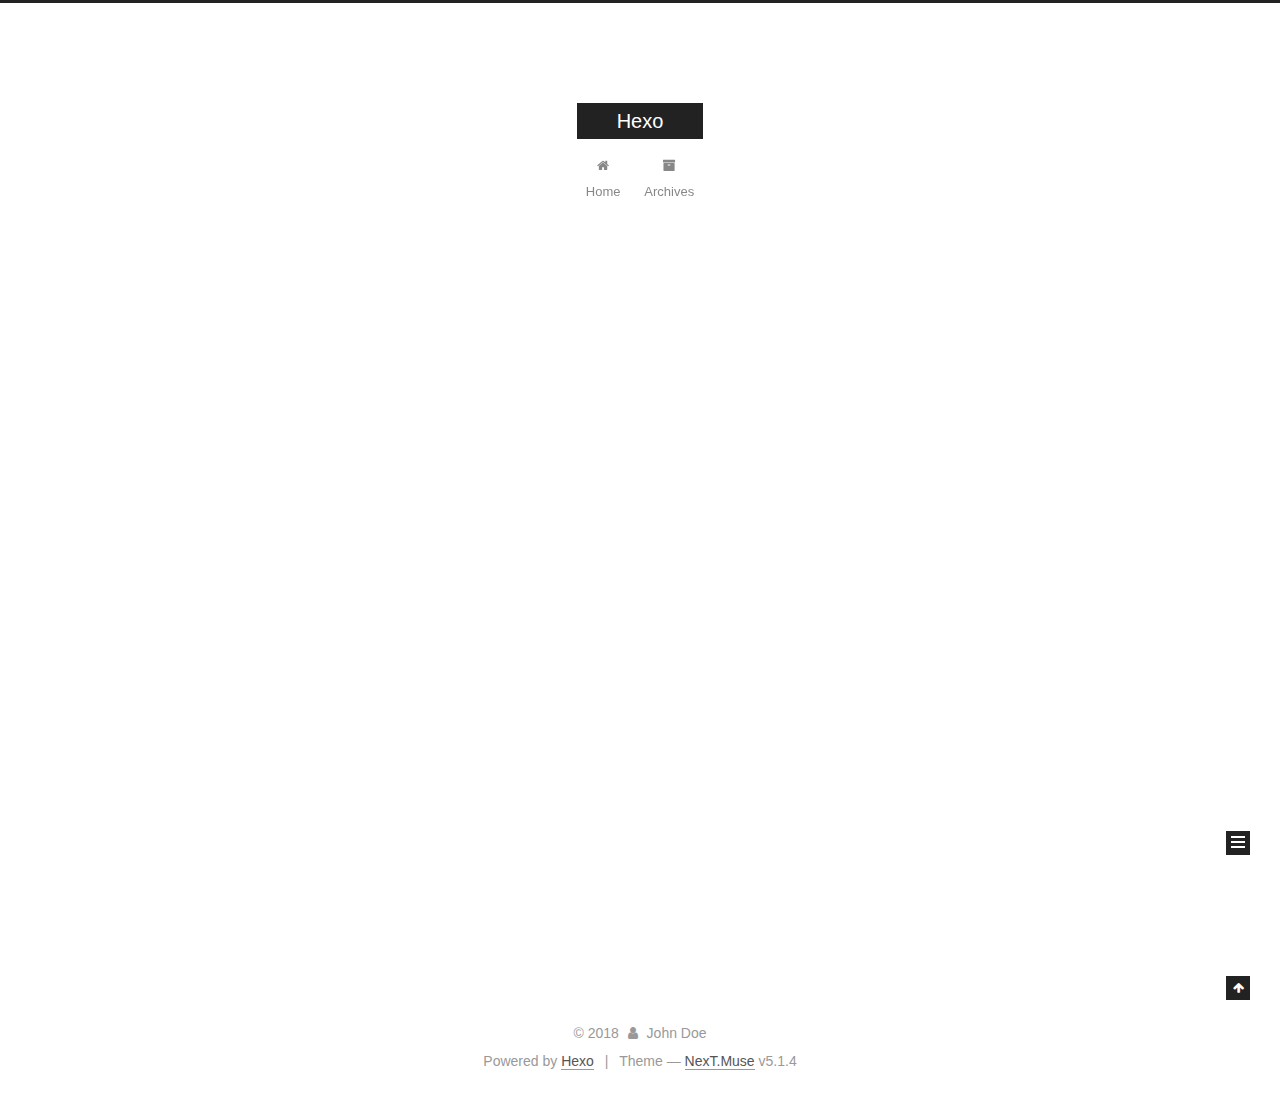
==== commit 7dbdff2f: "Site updated: 2018-09-27 22:25:21" ====
--- a/archives/index.html
+++ b/archives/index.html
@@ -1,556 +1,736 @@
 <!DOCTYPE html>
-<html lang=zh>
+
+
+
+  
+
+
+<html class="theme-next muse use-motion" lang="zh-CN">
 <head>
-    <meta charset="utf-8">
-    
-    <title>归档 | Hexo</title>
-    <meta name="viewport" content="width=device-width, initial-scale=1, maximum-scale=1" />
-    <meta property="og:type" content="website">
+  <meta charset="UTF-8"/>
+<meta http-equiv="X-UA-Compatible" content="IE=edge" />
+<meta name="viewport" content="width=device-width, initial-scale=1, maximum-scale=1"/>
+<meta name="theme-color" content="#222">
+
+
+
+
+
+
+
+
+
+<meta http-equiv="Cache-Control" content="no-transform" />
+<meta http-equiv="Cache-Control" content="no-siteapp" />
+
+
+
+
+
+
+
+
+
+
+
+
+
+
+
+
+  
+  
+  <link href="/lib/fancybox/source/jquery.fancybox.css?v=2.1.5" rel="stylesheet" type="text/css" />
+
+
+
+
+
+
+
+<link href="/lib/font-awesome/css/font-awesome.min.css?v=4.6.2" rel="stylesheet" type="text/css" />
+
+<link href="/css/main.css?v=5.1.4" rel="stylesheet" type="text/css" />
+
+
+  <link rel="apple-touch-icon" sizes="180x180" href="/images/apple-touch-icon-next.png?v=5.1.4">
+
+
+  <link rel="icon" type="image/png" sizes="32x32" href="/images/favicon-32x32-next.png?v=5.1.4">
+
+
+  <link rel="icon" type="image/png" sizes="16x16" href="/images/favicon-16x16-next.png?v=5.1.4">
+
+
+  <link rel="mask-icon" href="/images/logo.svg?v=5.1.4" color="#222">
+
+
+
+
+
+  <meta name="keywords" content="Hexo, NexT" />
+
+
+
+
+
+
+
+
+
+
+<meta property="og:type" content="website">
 <meta property="og:title" content="Hexo">
 <meta property="og:url" content="http://joewang.github.io/archives/index.html">
 <meta property="og:site_name" content="Hexo">
 <meta property="og:locale" content="zh-CN">
 <meta name="twitter:card" content="summary">
 <meta name="twitter:title" content="Hexo">
+
+
+
+<script type="text/javascript" id="hexo.configurations">
+  var NexT = window.NexT || {};
+  var CONFIG = {
+    root: '/',
+    scheme: 'Muse',
+    version: '5.1.4',
+    sidebar: {"position":"left","display":"post","offset":12,"b2t":false,"scrollpercent":false,"onmobile":false},
+    fancybox: true,
+    tabs: true,
+    motion: {"enable":true,"async":false,"transition":{"post_block":"fadeIn","post_header":"slideDownIn","post_body":"slideDownIn","coll_header":"slideLeftIn","sidebar":"slideUpIn"}},
+    duoshuo: {
+      userId: '0',
+      author: 'Author'
+    },
+    algolia: {
+      applicationID: '',
+      apiKey: '',
+      indexName: '',
+      hits: {"per_page":10},
+      labels: {"input_placeholder":"Search for Posts","hits_empty":"We didn't find any results for the search: ${query}","hits_stats":"${hits} results found in ${time} ms"}
+    }
+  };
+</script>
+
+
+
+  <link rel="canonical" href="http://joewang.github.io/archives/"/>
+
+
+
+
+
+  <title>Archive | Hexo</title>
+  
+
+
+
+
+
+
+
+
+</head>
+
+<body itemscope itemtype="http://schema.org/WebPage" lang="zh-CN">
+
+  
+  
     
-
+  
+
+  <div class="container sidebar-position-left page-archive">
+    <div class="headband"></div>
+
+    <header id="header" class="header" itemscope itemtype="http://schema.org/WPHeader">
+      <div class="header-inner"><div class="site-brand-wrapper">
+  <div class="site-meta ">
     
-        <link rel="alternate" href="/" title="Hexo" type="application/atom+xml" />
+
+    <div class="custom-logo-site-title">
+      <a href="/"  class="brand" rel="start">
+        <span class="logo-line-before"><i></i></span>
+        <span class="site-title">Hexo</span>
+        <span class="logo-line-after"><i></i></span>
+      </a>
+    </div>
+      
+        <p class="site-subtitle"></p>
+      
+  </div>
+
+  <div class="site-nav-toggle">
+    <button>
+      <span class="btn-bar"></span>
+      <span class="btn-bar"></span>
+      <span class="btn-bar"></span>
+    </button>
+  </div>
+</div>
+
+<nav class="site-nav">
+  
+
+  
+    <ul id="menu" class="menu">
+      
+        
+        <li class="menu-item menu-item-home">
+          <a href="/" rel="section">
+            
+              <i class="menu-item-icon fa fa-fw fa-home"></i> <br />
+            
+            Home
+          </a>
+        </li>
+      
+        
+        <li class="menu-item menu-item-archives">
+          <a href="/archives/" rel="section">
+            
+              <i class="menu-item-icon fa fa-fw fa-archive"></i> <br />
+            
+            Archives
+          </a>
+        </li>
+      
+
+      
+    </ul>
+  
+
+  
+</nav>
+
+
+
+ </div>
+    </header>
+
+    <main id="main" class="main">
+      <div class="main-inner">
+        <div class="content-wrap">
+          <div id="content" class="content">
+            
+
+  
+  
+  
+  <div class="post-block archive">
+    <div id="posts" class="posts-collapse">
+      <span class="archive-move-on"></span>
+
+      <span class="archive-page-counter">
+        
+        
+        
+          
+        
+        Um..! 6 posts in total. Keep on posting.
+      </span>
+
+      
+
+        
+        
+        
+
+        
+          
+          <div class="collection-title">
+            <h1 class="archive-year" id="archive-year-2018">2018</h1>
+          </div>
+        
+        
+
+        
+
+  <article class="post post-type-normal" itemscope itemtype="http://schema.org/Article">
+    <header class="post-header">
+
+      <h2 class="post-title">
+        
+            <a class="post-title-link" href="/2018/09/27/iOS/" itemprop="url">
+              
+                <span itemprop="name">iOS</span>
+              
+            </a>
+        
+      </h2>
+
+      <div class="post-meta">
+        <time class="post-time" itemprop="dateCreated"
+              datetime="2018-09-27T15:05:33+08:00"
+              content="2018-09-27" >
+          09-27
+        </time>
+      </div>
+
+    </header>
+  </article>
+
+
+
+      
+
+        
+        
+        
+
+        
+        
+
+        
+
+  <article class="post post-type-normal" itemscope itemtype="http://schema.org/Article">
+    <header class="post-header">
+
+      <h2 class="post-title">
+        
+            <a class="post-title-link" href="/2018/09/27/为什么要写Blog？/" itemprop="url">
+              
+                <span itemprop="name">为什么要写Blog？</span>
+              
+            </a>
+        
+      </h2>
+
+      <div class="post-meta">
+        <time class="post-time" itemprop="dateCreated"
+              datetime="2018-09-27T11:36:27+08:00"
+              content="2018-09-27" >
+          09-27
+        </time>
+      </div>
+
+    </header>
+  </article>
+
+
+
+      
+
+        
+        
+        
+
+        
+        
+
+        
+
+  <article class="post post-type-normal" itemscope itemtype="http://schema.org/Article">
+    <header class="post-header">
+
+      <h2 class="post-title">
+        
+            <a class="post-title-link" href="/2018/09/27/踩过的一些坑/" itemprop="url">
+              
+                <span itemprop="name">踩过的一些坑</span>
+              
+            </a>
+        
+      </h2>
+
+      <div class="post-meta">
+        <time class="post-time" itemprop="dateCreated"
+              datetime="2018-09-27T11:13:41+08:00"
+              content="2018-09-27" >
+          09-27
+        </time>
+      </div>
+
+    </header>
+  </article>
+
+
+
+      
+
+        
+        
+        
+
+        
+        
+
+        
+
+  <article class="post post-type-normal" itemscope itemtype="http://schema.org/Article">
+    <header class="post-header">
+
+      <h2 class="post-title">
+        
+            <a class="post-title-link" href="/2018/09/27/Jekyll-Github/" itemprop="url">
+              
+                <span itemprop="name">Jekyll + Github</span>
+              
+            </a>
+        
+      </h2>
+
+      <div class="post-meta">
+        <time class="post-time" itemprop="dateCreated"
+              datetime="2018-09-27T08:23:50+08:00"
+              content="2018-09-27" >
+          09-27
+        </time>
+      </div>
+
+    </header>
+  </article>
+
+
+
+      
+
+        
+        
+        
+
+        
+        
+
+        
+
+  <article class="post post-type-normal" itemscope itemtype="http://schema.org/Article">
+    <header class="post-header">
+
+      <h2 class="post-title">
+        
+            <a class="post-title-link" href="/2018/09/24/Hexo-GitHub-搭建个人网站/" itemprop="url">
+              
+                <span itemprop="name">Hexo+GitHub 搭建个人网站</span>
+              
+            </a>
+        
+      </h2>
+
+      <div class="post-meta">
+        <time class="post-time" itemprop="dateCreated"
+              datetime="2018-09-24T16:20:10+08:00"
+              content="2018-09-24" >
+          09-24
+        </time>
+      </div>
+
+    </header>
+  </article>
+
+
+
+      
+
+        
+        
+        
+
+        
+        
+
+        
+
+  <article class="post post-type-normal" itemscope itemtype="http://schema.org/Article">
+    <header class="post-header">
+
+      <h2 class="post-title">
+        
+            <a class="post-title-link" href="/2018/09/24/hello-world/" itemprop="url">
+              
+                <span itemprop="name">Hello World</span>
+              
+            </a>
+        
+      </h2>
+
+      <div class="post-meta">
+        <time class="post-time" itemprop="dateCreated"
+              datetime="2018-09-24T10:54:51+08:00"
+              content="2018-09-24" >
+          09-24
+        </time>
+      </div>
+
+    </header>
+  </article>
+
+
+
+      
+
+    </div>
+  </div>
+  
+  
+  
+
+  
+
+
+
+          </div>
+          
+
+
+          
+
+        </div>
+        
+          
+  
+  <div class="sidebar-toggle">
+    <div class="sidebar-toggle-line-wrap">
+      <span class="sidebar-toggle-line sidebar-toggle-line-first"></span>
+      <span class="sidebar-toggle-line sidebar-toggle-line-middle"></span>
+      <span class="sidebar-toggle-line sidebar-toggle-line-last"></span>
+    </div>
+  </div>
+
+  <aside id="sidebar" class="sidebar">
     
+    <div class="sidebar-inner">
+
+      
+
+      
+
+      <section class="site-overview-wrap sidebar-panel sidebar-panel-active">
+        <div class="site-overview">
+          <div class="site-author motion-element" itemprop="author" itemscope itemtype="http://schema.org/Person">
+            
+              <p class="site-author-name" itemprop="name">John Doe</p>
+              <p class="site-description motion-element" itemprop="description"></p>
+          </div>
+
+          <nav class="site-state motion-element">
+
+            
+              <div class="site-state-item site-state-posts">
+              
+                <a href="/archives/">
+              
+                  <span class="site-state-item-count">6</span>
+                  <span class="site-state-item-name">posts</span>
+                </a>
+              </div>
+            
+
+            
+
+            
+
+          </nav>
+
+          
+
+          
+
+          
+          
+
+          
+          
+
+          
+
+        </div>
+      </section>
+
+      
+
+      
+
+    </div>
+  </aside>
+
+
+        
+      </div>
+    </main>
+
+    <footer id="footer" class="footer">
+      <div class="footer-inner">
+        <div class="copyright">&copy; <span itemprop="copyrightYear">2018</span>
+  <span class="with-love">
+    <i class="fa fa-user"></i>
+  </span>
+  <span class="author" itemprop="copyrightHolder">John Doe</span>
+
+  
+</div>
+
+
+  <div class="powered-by">Powered by <a class="theme-link" target="_blank" href="https://hexo.io">Hexo</a></div>
+
+
+
+  <span class="post-meta-divider">|</span>
+
+
+
+  <div class="theme-info">Theme &mdash; <a class="theme-link" target="_blank" href="https://github.com/iissnan/hexo-theme-next">NexT.Muse</a> v5.1.4</div>
+
+
+
+
+        
+
+
+
+
+
+
+
+        
+      </div>
+    </footer>
 
     
-
-    <link rel="stylesheet" href="/libs/font-awesome5/css/fontawesome.min.css">
-    <link rel="stylesheet" href="/libs/font-awesome5/css/fa-brands.min.css">
-    <link rel="stylesheet" href="/libs/font-awesome5/css/fa-solid.min.css">
-    <link rel="stylesheet" href="/libs/open-sans/styles.css">
-    <link rel="stylesheet" href="/libs/source-code-pro/styles.css">
-
-    <link rel="stylesheet" href="/css/style.css">
-
-    <script src="/libs/jquery/2.1.3/jquery.min.js"></script>
+      <div class="back-to-top">
+        <i class="fa fa-arrow-up"></i>
+        
+      </div>
     
+
     
-        <link rel="stylesheet" href="/libs/lightgallery/css/lightgallery.min.css">
-    
-    
-        <link rel="stylesheet" href="/libs/justified-gallery/justifiedGallery.min.css">
-    
-    
-    
-    
-
-
-</head>
-
-<body>
-    <div id="container">
-        <header id="header">
-    <div id="header-main" class="header-inner">
-        <div class="outer">
-            <a href="/" id="logo">
-                <i class="logo"></i>
-                <span class="site-title">Hexo</span>
-            </a>
-            <nav id="main-nav">
-                
-                    <a class="main-nav-link" href="/.">Home</a>
-                
-                    <a class="main-nav-link" href="/archives">Archives</a>
-                
-                    <a class="main-nav-link" href="/categories">Categories</a>
-                
-                    <a class="main-nav-link" href="/tags">Tags</a>
-                
-                    <a class="main-nav-link" href="/about">About</a>
-                
-            </nav>
-            
-                
-                <nav id="sub-nav">
-                    <div class="profile" id="profile-nav">
-                        <a id="profile-anchor" href="javascript:;">
-                            <img class="avatar" src="/css/images/avatar.png" />
-                            <i class="fas fa-caret-down"></i>
-                        </a>
-                    </div>
-                </nav>
-            
-            <div id="search-form-wrap">
-
-    <form class="search-form">
-        <input type="text" class="ins-search-input search-form-input" placeholder="搜索" />
-        <button type="submit" class="search-form-submit"></button>
-    </form>
-    <div class="ins-search">
-    <div class="ins-search-mask"></div>
-    <div class="ins-search-container">
-        <div class="ins-input-wrapper">
-            <input type="text" class="ins-search-input" placeholder="想要查找什么..." />
-            <span class="ins-close ins-selectable"><i class="fas fa-times-circle"></i></span>
-        </div>
-        <div class="ins-section-wrapper">
-            <div class="ins-section-container"></div>
-        </div>
-    </div>
-</div>
-<script>
-(function (window) {
-    var INSIGHT_CONFIG = {
-        TRANSLATION: {
-            POSTS: '文章',
-            PAGES: '页面',
-            CATEGORIES: '分类',
-            TAGS: '标签',
-            UNTITLED: '(未命名)',
-        },
-        ROOT_URL: '/',
-        CONTENT_URL: '/content.json',
-    };
-    window.INSIGHT_CONFIG = INSIGHT_CONFIG;
-})(window);
+
+  </div>
+
+  
+
+<script type="text/javascript">
+  if (Object.prototype.toString.call(window.Promise) !== '[object Function]') {
+    window.Promise = null;
+  }
 </script>
-<script src="/js/insight.js"></script>
-
-</div>
-        </div>
-    </div>
-    <div id="main-nav-mobile" class="header-sub header-inner">
-        <table class="menu outer">
-            <tr>
-                
-                    <td><a class="main-nav-link" href="/.">Home</a></td>
-                
-                    <td><a class="main-nav-link" href="/archives">Archives</a></td>
-                
-                    <td><a class="main-nav-link" href="/categories">Categories</a></td>
-                
-                    <td><a class="main-nav-link" href="/tags">Tags</a></td>
-                
-                    <td><a class="main-nav-link" href="/about">About</a></td>
-                
-                <td>
-                    
-    <div class="search-form">
-        <input type="text" class="ins-search-input search-form-input" placeholder="搜索" />
-    </div>
-
-                </td>
-            </tr>
-        </table>
-    </div>
-</header>
-
-        <div class="outer">
-            
-                
-
-<aside id="profile" class="profile-fixed">
-    <div class="inner profile-inner">
-        <div class="base-info profile-block">
-            <img id="avatar" src="/css/images/avatar.png" />
-            <h2 id="name">PPOffice</h2>
-            <h3 id="title">Web Developer &amp; Designer</h3>
-            <span id="location"><i class="fas fa-map-marker-alt" style="padding-right: 5px"></i>Harbin, China</span>
-            <a id="follow" target="_blank" href="https://github.com/ppoffice/">关注我</a>
-        </div>
-        <div class="article-info profile-block">
-            <div class="article-info-block">
-                6
-                <span>文章</span>
-            </div>
-            <div class="article-info-block">
-                0
-                <span>标签</span>
-            </div>
-        </div>
-        
-        <div class="profile-block social-links">
-            <table>
-                <tr>
-                    
-                    
-                    <td>
-                        <a href="http://github.com/ppoffice/hexo-theme-icarus" target="_blank" title="github" class=tooltip>
-                            <i class="fab fa-github"></i>
-                        </a>
-                    </td>
-                    
-                    <td>
-                        <a href="/" target="_blank" title="twitter" class=tooltip>
-                            <i class="fab fa-twitter"></i>
-                        </a>
-                    </td>
-                    
-                    <td>
-                        <a href="/" target="_blank" title="facebook" class=tooltip>
-                            <i class="fab fa-facebook"></i>
-                        </a>
-                    </td>
-                    
-                    <td>
-                        <a href="/" target="_blank" title="dribbble" class=tooltip>
-                            <i class="fab fa-dribbble"></i>
-                        </a>
-                    </td>
-                    
-                    <td>
-                        <a href="/" target="_blank" title="rss" class=tooltip>
-                            <i class="fab fa-rss"></i>
-                        </a>
-                    </td>
-                    
-                </tr>
-            </table>
-        </div>
-        
-    </div>
-</aside>
-
-            
-            <section id="main"><div class="timeline timeline-wrap">
-    
-            <div class="timeline-row timeline-row-major">
-                <span class="node"><i class="fas fa-calendar-alt"></i></span>
-                <h1 class="title">2018</h1>
-            </div>
-        
-        <div class="timeline-row">
-            <span class="node"></span>
-            <div class="content">
-                
-    
-        <h1 itemprop="name">
-            <a class="timeline-article-title" href="/2018/09/27/iOS/">iOS</a>
-        </h1>
-    
-
-                <div class="article-meta">
-                    
-    <div class="article-date">
-        <i class="fas fa-calendar-alt"></i>
-        <a href="/2018/09/27/iOS/">
-            <time datetime="2018-09-27T07:05:33.000Z" itemprop="datePublished">2018-09-27</time>
-        </a>
-    </div>
-
-
-                    
-                    
-                </div>
-            </div>
-        </div>
-    
-        <div class="timeline-row">
-            <span class="node"></span>
-            <div class="content">
-                
-    
-        <h1 itemprop="name">
-            <a class="timeline-article-title" href="/2018/09/27/为什么要写Blog？/">为什么要写Blog？</a>
-        </h1>
-    
-
-                <div class="article-meta">
-                    
-    <div class="article-date">
-        <i class="fas fa-calendar-alt"></i>
-        <a href="/2018/09/27/为什么要写Blog？/">
-            <time datetime="2018-09-27T03:36:27.000Z" itemprop="datePublished">2018-09-27</time>
-        </a>
-    </div>
-
-
-                    
-                    
-                </div>
-            </div>
-        </div>
-    
-        <div class="timeline-row">
-            <span class="node"></span>
-            <div class="content">
-                
-    
-        <h1 itemprop="name">
-            <a class="timeline-article-title" href="/2018/09/27/踩过的一些坑/">踩过的一些坑</a>
-        </h1>
-    
-
-                <div class="article-meta">
-                    
-    <div class="article-date">
-        <i class="fas fa-calendar-alt"></i>
-        <a href="/2018/09/27/踩过的一些坑/">
-            <time datetime="2018-09-27T03:13:41.000Z" itemprop="datePublished">2018-09-27</time>
-        </a>
-    </div>
-
-
-                    
-                    
-                </div>
-            </div>
-        </div>
-    
-        <div class="timeline-row">
-            <span class="node"></span>
-            <div class="content">
-                
-    
-        <h1 itemprop="name">
-            <a class="timeline-article-title" href="/2018/09/27/Jekyll-Github/">Jekyll + Github</a>
-        </h1>
-    
-
-                <div class="article-meta">
-                    
-    <div class="article-date">
-        <i class="fas fa-calendar-alt"></i>
-        <a href="/2018/09/27/Jekyll-Github/">
-            <time datetime="2018-09-27T00:23:50.000Z" itemprop="datePublished">2018-09-27</time>
-        </a>
-    </div>
-
-
-                    
-                    
-                </div>
-            </div>
-        </div>
-    
-        <div class="timeline-row">
-            <span class="node"></span>
-            <div class="content">
-                
-    
-        <h1 itemprop="name">
-            <a class="timeline-article-title" href="/2018/09/24/Hexo-GitHub-搭建个人网站/">Hexo+GitHub 搭建个人网站</a>
-        </h1>
-    
-
-                <div class="article-meta">
-                    
-    <div class="article-date">
-        <i class="fas fa-calendar-alt"></i>
-        <a href="/2018/09/24/Hexo-GitHub-搭建个人网站/">
-            <time datetime="2018-09-24T08:20:10.000Z" itemprop="datePublished">2018-09-24</time>
-        </a>
-    </div>
-
-
-                    
-                    
-                </div>
-            </div>
-        </div>
-    
-        <div class="timeline-row">
-            <span class="node"></span>
-            <div class="content">
-                
-    
-        <h1 itemprop="name">
-            <a class="timeline-article-title" href="/2018/09/24/hello-world/">Hello World</a>
-        </h1>
-    
-
-                <div class="article-meta">
-                    
-    <div class="article-date">
-        <i class="fas fa-calendar-alt"></i>
-        <a href="/2018/09/24/hello-world/">
-            <time datetime="2018-09-24T02:54:51.845Z" itemprop="datePublished">2018-09-24</time>
-        </a>
-    </div>
-
-
-                    
-                    
-                </div>
-            </div>
-        </div>
-    
-</div>
-</section>
-            
-                
-<aside id="sidebar">
-   
-        
-    <div class="widget-wrap">
-        <h3 class="widget-title">最新文章</h3>
-        <div class="widget">
-            <ul id="recent-post" class="">
-                
-                    <li>
-                        
-                        <div class="item-thumbnail">
-                            <a href="/2018/09/27/iOS/" class="thumbnail">
-    
-    
-        <span class="thumbnail-image thumbnail-none"></span>
-    
-</a>
-
-                        </div>
-                        
-                        <div class="item-inner">
-                            <p class="item-category"></p>
-                            <p class="item-title"><a href="/2018/09/27/iOS/" class="title">iOS</a></p>
-                            <p class="item-date"><time datetime="2018-09-27T07:05:33.000Z" itemprop="datePublished">2018-09-27</time></p>
-                        </div>
-                    </li>
-                
-                    <li>
-                        
-                        <div class="item-thumbnail">
-                            <a href="/2018/09/27/为什么要写Blog？/" class="thumbnail">
-    
-    
-        <span class="thumbnail-image thumbnail-none"></span>
-    
-</a>
-
-                        </div>
-                        
-                        <div class="item-inner">
-                            <p class="item-category"></p>
-                            <p class="item-title"><a href="/2018/09/27/为什么要写Blog？/" class="title">为什么要写Blog？</a></p>
-                            <p class="item-date"><time datetime="2018-09-27T03:36:27.000Z" itemprop="datePublished">2018-09-27</time></p>
-                        </div>
-                    </li>
-                
-                    <li>
-                        
-                        <div class="item-thumbnail">
-                            <a href="/2018/09/27/踩过的一些坑/" class="thumbnail">
-    
-    
-        <span class="thumbnail-image thumbnail-none"></span>
-    
-</a>
-
-                        </div>
-                        
-                        <div class="item-inner">
-                            <p class="item-category"></p>
-                            <p class="item-title"><a href="/2018/09/27/踩过的一些坑/" class="title">踩过的一些坑</a></p>
-                            <p class="item-date"><time datetime="2018-09-27T03:13:41.000Z" itemprop="datePublished">2018-09-27</time></p>
-                        </div>
-                    </li>
-                
-                    <li>
-                        
-                        <div class="item-thumbnail">
-                            <a href="/2018/09/27/Jekyll-Github/" class="thumbnail">
-    
-    
-        <span class="thumbnail-image thumbnail-none"></span>
-    
-</a>
-
-                        </div>
-                        
-                        <div class="item-inner">
-                            <p class="item-category"></p>
-                            <p class="item-title"><a href="/2018/09/27/Jekyll-Github/" class="title">Jekyll + Github</a></p>
-                            <p class="item-date"><time datetime="2018-09-27T00:23:50.000Z" itemprop="datePublished">2018-09-27</time></p>
-                        </div>
-                    </li>
-                
-                    <li>
-                        
-                        <div class="item-thumbnail">
-                            <a href="/2018/09/24/Hexo-GitHub-搭建个人网站/" class="thumbnail">
-    
-    
-        <span class="thumbnail-image thumbnail-none"></span>
-    
-</a>
-
-                        </div>
-                        
-                        <div class="item-inner">
-                            <p class="item-category"></p>
-                            <p class="item-title"><a href="/2018/09/24/Hexo-GitHub-搭建个人网站/" class="title">Hexo+GitHub 搭建个人网站</a></p>
-                            <p class="item-date"><time datetime="2018-09-24T08:20:10.000Z" itemprop="datePublished">2018-09-24</time></p>
-                        </div>
-                    </li>
-                
-            </ul>
-        </div>
-    </div>
-
-    
-        
-    
-        
-    <div class="widget-wrap">
-        <h3 class="widget-title">归档</h3>
-        <div class="widget">
-            <ul class="archive-list"><li class="archive-list-item"><a class="archive-list-link" href="/archives/2018/09/">九月 2018</a><span class="archive-list-count">6</span></li></ul>
-        </div>
-    </div>
-
-    
-        
-    
-        
-    
-        
-    <div class="widget-wrap widget-list">
-        <h3 class="widget-title">链接</h3>
-        <div class="widget">
-            <ul>
-                
-                    <li>
-                        <a href="http://hexo.io">Hexo</a>
-                    </li>
-                
-            </ul>
-        </div>
-    </div>
-
-
-    
-    <div id="toTop" class="fas fa-angle-up"></div>
-</aside>
-
-            
-        </div>
-        <footer id="footer">
-    <div class="outer">
-        <div id="footer-info" class="inner">
-            &copy; 2018 John Doe<br>
-            Powered by <a href="http://hexo.io/" target="_blank">Hexo</a>. Theme by <a href="http://github.com/ppoffice">PPOffice</a>
-        </div>
-    </div>
-</footer>
-        
-
-
-    
-        <script src="/libs/lightgallery/js/lightgallery.min.js"></script>
-        <script src="/libs/lightgallery/js/lg-thumbnail.min.js"></script>
-        <script src="/libs/lightgallery/js/lg-pager.min.js"></script>
-        <script src="/libs/lightgallery/js/lg-autoplay.min.js"></script>
-        <script src="/libs/lightgallery/js/lg-fullscreen.min.js"></script>
-        <script src="/libs/lightgallery/js/lg-zoom.min.js"></script>
-        <script src="/libs/lightgallery/js/lg-hash.min.js"></script>
-        <script src="/libs/lightgallery/js/lg-share.min.js"></script>
-        <script src="/libs/lightgallery/js/lg-video.min.js"></script>
-    
-    
-        <script src="/libs/justified-gallery/jquery.justifiedGallery.min.js"></script>
-    
-    
-
-
-
-<!-- Custom Scripts -->
-<script src="/js/main.js"></script>
-
-    </div>
+
+
+
+
+
+
+
+
+
+  
+
+
+
+
+
+
+
+
+
+
+
+
+  
+  
+    <script type="text/javascript" src="/lib/jquery/index.js?v=2.1.3"></script>
+  
+
+  
+  
+    <script type="text/javascript" src="/lib/fastclick/lib/fastclick.min.js?v=1.0.6"></script>
+  
+
+  
+  
+    <script type="text/javascript" src="/lib/jquery_lazyload/jquery.lazyload.js?v=1.9.7"></script>
+  
+
+  
+  
+    <script type="text/javascript" src="/lib/velocity/velocity.min.js?v=1.2.1"></script>
+  
+
+  
+  
+    <script type="text/javascript" src="/lib/velocity/velocity.ui.min.js?v=1.2.1"></script>
+  
+
+  
+  
+    <script type="text/javascript" src="/lib/fancybox/source/jquery.fancybox.pack.js?v=2.1.5"></script>
+  
+
+
+  
+
+
+  <script type="text/javascript" src="/js/src/utils.js?v=5.1.4"></script>
+
+  <script type="text/javascript" src="/js/src/motion.js?v=5.1.4"></script>
+
+
+
+  
+  
+
+  
+
+  
+
+
+  <script type="text/javascript" src="/js/src/bootstrap.js?v=5.1.4"></script>
+
+
+
+  
+
+
+  
+
+
+
+
+	
+
+
+
+
+
+  
+
+
+
+
+
+  
+
+
+
+
+
+
+
+
+
+
+
+
+  
+
+
+
+
+
+  
+
+  
+
+  
+
+  
+  
+
+  
+
+  
+
+  
+
 </body>
-</html>+</html>
--- a/css/main.css
+++ b/css/main.css
@@ -0,0 +1,2662 @@
+/* normalize.css v3.0.2 | MIT License | git.io/normalize */
+html {
+  font-family: sans-serif; /* 1 */
+  -ms-text-size-adjust: 100%; /* 2 */
+  -webkit-text-size-adjust: 100%; /* 2 */
+}
+body {
+  margin: 0;
+}
+article,
+aside,
+details,
+figcaption,
+figure,
+footer,
+header,
+hgroup,
+main,
+menu,
+nav,
+section,
+summary {
+  display: block;
+}
+audio,
+canvas,
+progress,
+video {
+  display: inline-block; /* 1 */
+  vertical-align: baseline; /* 2 */
+}
+audio:not([controls]) {
+  display: none;
+  height: 0;
+}
+[hidden],
+template {
+  display: none;
+}
+a {
+  background-color: transparent;
+}
+a:active,
+a:hover {
+  outline: 0;
+}
+abbr[title] {
+  border-bottom: 1px dotted;
+}
+b,
+strong {
+  font-weight: bold;
+}
+dfn {
+  font-style: italic;
+}
+h1 {
+  font-size: 2em;
+  margin: 0.67em 0;
+}
+mark {
+  background: #ff0;
+  color: #000;
+}
+small {
+  font-size: 80%;
+}
+sub,
+sup {
+  font-size: 75%;
+  line-height: 0;
+  position: relative;
+  vertical-align: baseline;
+}
+sup {
+  top: -0.5em;
+}
+sub {
+  bottom: -0.25em;
+}
+img {
+  border: 0;
+}
+svg:not(:root) {
+  overflow: hidden;
+}
+figure {
+  margin: 1em 40px;
+}
+hr {
+  -moz-box-sizing: content-box;
+  box-sizing: content-box;
+  height: 0;
+}
+pre {
+  overflow: auto;
+}
+code,
+kbd,
+pre,
+samp {
+  font-family: monospace, monospace;
+  font-size: 1em;
+}
+button,
+input,
+optgroup,
+select,
+textarea {
+  color: inherit; /* 1 */
+  font: inherit; /* 2 */
+  margin: 0; /* 3 */
+}
+button {
+  overflow: visible;
+}
+button,
+select {
+  text-transform: none;
+}
+button,
+html input[type="button"],
+input[type="reset"],
+input[type="submit"] {
+  -webkit-appearance: button; /* 2 */
+  cursor: pointer; /* 3 */
+}
+button[disabled],
+html input[disabled] {
+  cursor: default;
+}
+button::-moz-focus-inner,
+input::-moz-focus-inner {
+  border: 0;
+  padding: 0;
+}
+input {
+  line-height: normal;
+}
+input[type="checkbox"],
+input[type="radio"] {
+  box-sizing: border-box; /* 1 */
+  padding: 0; /* 2 */
+}
+input[type="number"]::-webkit-inner-spin-button,
+input[type="number"]::-webkit-outer-spin-button {
+  height: auto;
+}
+input[type="search"] {
+  -webkit-appearance: textfield; /* 1 */
+  -moz-box-sizing: content-box;
+  -webkit-box-sizing: content-box; /* 2 */
+  box-sizing: content-box;
+}
+input[type="search"]::-webkit-search-cancel-button,
+input[type="search"]::-webkit-search-decoration {
+  -webkit-appearance: none;
+}
+fieldset {
+  border: 1px solid #c0c0c0;
+  margin: 0 2px;
+  padding: 0.35em 0.625em 0.75em;
+}
+legend {
+  border: 0; /* 1 */
+  padding: 0; /* 2 */
+}
+textarea {
+  overflow: auto;
+}
+optgroup {
+  font-weight: bold;
+}
+table {
+  border-collapse: collapse;
+  border-spacing: 0;
+}
+td,
+th {
+  padding: 0;
+}
+::selection {
+  background: #262a30;
+  color: #fff;
+}
+body {
+  position: relative;
+  font-family: 'Lato', "PingFang SC", "Microsoft YaHei", sans-serif;
+  font-size: 14px;
+  line-height: 2;
+  color: #555;
+  background: #fff;
+}
+@media (max-width: 767px) {
+  body {
+    padding-right: 0 !important;
+  }
+}
+@media (min-width: 768px) and (max-width: 991px) {
+  body {
+    padding-right: 0 !important;
+  }
+}
+@media (min-width: 1600px) {
+  body {
+    font-size: 16px;
+  }
+}
+h1,
+h2,
+h3,
+h4,
+h5,
+h6 {
+  margin: 0;
+  padding: 0;
+  font-weight: bold;
+  line-height: 1.5;
+  font-family: 'Lato', "PingFang SC", "Microsoft YaHei", sans-serif;
+}
+h2,
+h3,
+h4,
+h5,
+h6 {
+  margin: 20px 0 15px;
+}
+h1 {
+  font-size: 22px;
+}
+@media (max-width: 767px) {
+  h1 {
+    font-size: 18px;
+  }
+}
+h2 {
+  font-size: 20px;
+}
+@media (max-width: 767px) {
+  h2 {
+    font-size: 16px;
+  }
+}
+h3 {
+  font-size: 18px;
+}
+@media (max-width: 767px) {
+  h3 {
+    font-size: 14px;
+  }
+}
+h4 {
+  font-size: 16px;
+}
+@media (max-width: 767px) {
+  h4 {
+    font-size: 12px;
+  }
+}
+h5 {
+  font-size: 14px;
+}
+@media (max-width: 767px) {
+  h5 {
+    font-size: 10px;
+  }
+}
+h6 {
+  font-size: 12px;
+}
+@media (max-width: 767px) {
+  h6 {
+    font-size: 8px;
+  }
+}
+p {
+  margin: 0 0 20px 0;
+}
+a {
+  color: #555;
+  text-decoration: none;
+  outline: none;
+  border-bottom: 1px solid #999;
+  word-wrap: break-word;
+}
+a:hover {
+  color: #222;
+  border-bottom-color: #222;
+}
+blockquote {
+  margin: 0;
+  padding: 0;
+}
+img {
+  display: block;
+  margin: auto;
+  max-width: 100%;
+  height: auto;
+}
+hr {
+  margin: 40px 0;
+  height: 3px;
+  border: none;
+  background-color: #ddd;
+  background-image: repeating-linear-gradient(-45deg, #fff, #fff 4px, transparent 4px, transparent 8px);
+}
+blockquote {
+  padding: 0 15px;
+  color: #666;
+  border-left: 4px solid #ddd;
+}
+blockquote cite::before {
+  content: "-";
+  padding: 0 5px;
+}
+dt {
+  font-weight: 700;
+}
+dd {
+  margin: 0;
+  padding: 0;
+}
+kbd {
+  border: 1px solid #ccc;
+  border-radius: 0.2em;
+  box-shadow: 0.1em 0.1em 0.2em rgba(0,0,0,0.1);
+  background-color: #f9f9f9;
+  font-family: inherit;
+  background-image: -webkit-linear-gradient(top, #eee, #fff, #eee);
+  padding: 0.1em 0.3em;
+  white-space: nowrap;
+}
+.text-left {
+  text-align: left;
+}
+.text-center {
+  text-align: center;
+}
+.text-right {
+  text-align: right;
+}
+.text-justify {
+  text-align: justify;
+}
+.text-nowrap {
+  white-space: nowrap;
+}
+.text-lowercase {
+  text-transform: lowercase;
+}
+.text-uppercase {
+  text-transform: uppercase;
+}
+.text-capitalize {
+  text-transform: capitalize;
+}
+.center-block {
+  display: block;
+  margin-left: auto;
+  margin-right: auto;
+}
+.clearfix:before,
+.clearfix:after {
+  content: " ";
+  display: table;
+}
+.clearfix:after {
+  clear: both;
+}
+.pullquote {
+  width: 45%;
+}
+.pullquote.left {
+  float: left;
+  margin-left: 5px;
+  margin-right: 10px;
+}
+.pullquote.right {
+  float: right;
+  margin-left: 10px;
+  margin-right: 5px;
+}
+.affix.affix.affix {
+  position: fixed;
+}
+.translation {
+  margin-top: -20px;
+  font-size: 14px;
+  color: #999;
+}
+.scrollbar-measure {
+  width: 100px;
+  height: 100px;
+  overflow: scroll;
+  position: absolute;
+  top: -9999px;
+}
+.use-motion .motion-element {
+  opacity: 0;
+}
+table {
+  margin: 20px 0;
+  width: 100%;
+  border-collapse: collapse;
+  border-spacing: 0;
+  border: 1px solid #ddd;
+  font-size: 14px;
+  table-layout: fixed;
+  word-wrap: break-all;
+}
+table>tbody>tr:nth-of-type(odd) {
+  background-color: #f9f9f9;
+}
+table>tbody>tr:hover {
+  background-color: #f5f5f5;
+}
+caption,
+th,
+td {
+  padding: 8px;
+  text-align: left;
+  vertical-align: middle;
+  font-weight: normal;
+}
+th,
+td {
+  border-bottom: 3px solid #ddd;
+  border-right: 1px solid #eee;
+}
+th {
+  padding-bottom: 10px;
+  font-weight: 700;
+}
+td {
+  border-bottom-width: 1px;
+}
+html,
+body {
+  height: 100%;
+}
+.container {
+  position: relative;
+  min-height: 100%;
+}
+.header-inner {
+  margin: 0 auto;
+  padding: 100px 0 70px;
+  width: 700px;
+}
+@media (min-width: 1600px) {
+  .container .header-inner {
+    width: 900px;
+  }
+}
+.main {
+  padding-bottom: 150px;
+}
+.main-inner {
+  margin: 0 auto;
+  width: 700px;
+}
+@media (min-width: 1600px) {
+  .container .main-inner {
+    width: 900px;
+  }
+}
+.footer {
+  position: absolute;
+  left: 0;
+  bottom: 0;
+  width: 100%;
+  min-height: 50px;
+}
+.footer-inner {
+  box-sizing: border-box;
+  margin: 20px auto;
+  width: 700px;
+}
+@media (min-width: 1600px) {
+  .container .footer-inner {
+    width: 900px;
+  }
+}
+pre,
+.highlight {
+  overflow: auto;
+  margin: 20px 0;
+  padding: 0;
+  font-size: 13px;
+  color: #4d4d4c;
+  background: #f7f7f7;
+  line-height: 1.6;
+}
+pre,
+code {
+  font-family: consolas, Menlo, "PingFang SC", "Microsoft YaHei", monospace;
+}
+code {
+  padding: 2px 4px;
+  word-wrap: break-word;
+  color: #555;
+  background: #eee;
+  border-radius: 3px;
+  font-size: 13px;
+}
+pre {
+  padding: 10px;
+}
+pre code {
+  padding: 0;
+  color: #4d4d4c;
+  background: none;
+  text-shadow: none;
+}
+.highlight {
+  border-radius: 1px;
+}
+.highlight pre {
+  border: none;
+  margin: 0;
+  padding: 10px 0;
+}
+.highlight table {
+  margin: 0;
+  width: auto;
+  border: none;
+}
+.highlight td {
+  border: none;
+  padding: 0;
+}
+.highlight figcaption {
+  font-size: 1em;
+  color: #4d4d4c;
+  line-height: 1em;
+  margin-bottom: 1em;
+}
+.highlight figcaption:before,
+.highlight figcaption:after {
+  content: " ";
+  display: table;
+}
+.highlight figcaption:after {
+  clear: both;
+}
+.highlight figcaption a {
+  float: right;
+  color: #4d4d4c;
+}
+.highlight figcaption a:hover {
+  border-bottom-color: #4d4d4c;
+}
+.highlight .gutter pre {
+  padding-left: 10px;
+  padding-right: 10px;
+  color: #869194;
+  text-align: right;
+  background-color: #eff2f3;
+}
+.highlight .code pre {
+  width: 100%;
+  padding-left: 10px;
+  padding-right: 10px;
+  background-color: #f7f7f7;
+}
+.highlight .line {
+  height: 20px;
+}
+.gutter {
+  -webkit-user-select: none;
+  -moz-user-select: none;
+  -ms-user-select: none;
+  user-select: none;
+}
+.gist table {
+  width: auto;
+}
+.gist table td {
+  border: none;
+}
+pre .deletion {
+  background: #fdd;
+}
+pre .addition {
+  background: #dfd;
+}
+pre .meta {
+  color: #8959a8;
+}
+pre .comment {
+  color: #8e908c;
+}
+pre .variable,
+pre .attribute,
+pre .tag,
+pre .regexp,
+pre .ruby .constant,
+pre .xml .tag .title,
+pre .xml .pi,
+pre .xml .doctype,
+pre .html .doctype,
+pre .css .id,
+pre .css .class,
+pre .css .pseudo {
+  color: #c82829;
+}
+pre .number,
+pre .preprocessor,
+pre .built_in,
+pre .literal,
+pre .params,
+pre .constant,
+pre .command {
+  color: #f5871f;
+}
+pre .ruby .class .title,
+pre .css .rules .attribute,
+pre .string,
+pre .value,
+pre .inheritance,
+pre .header,
+pre .ruby .symbol,
+pre .xml .cdata,
+pre .special,
+pre .number,
+pre .formula {
+  color: #718c00;
+}
+pre .title,
+pre .css .hexcolor {
+  color: #3e999f;
+}
+pre .function,
+pre .python .decorator,
+pre .python .title,
+pre .ruby .function .title,
+pre .ruby .title .keyword,
+pre .perl .sub,
+pre .javascript .title,
+pre .coffeescript .title {
+  color: #4271ae;
+}
+pre .keyword,
+pre .javascript .function {
+  color: #8959a8;
+}
+.full-image.full-image.full-image.full-image {
+  border: none;
+  max-width: 100%;
+  width: auto;
+  margin: 20px auto 25px;
+}
+@media (min-width: 992px) {
+  .full-image.full-image.full-image.full-image {
+    max-width: none;
+    width: 110%;
+    margin: 25px -5%;
+  }
+}
+.blockquote-center,
+.page-home .post-type-quote blockquote,
+.page-post-detail .post-type-quote blockquote {
+  position: relative;
+  margin: 40px 0;
+  padding: 0;
+  border-left: none;
+  text-align: center;
+}
+.blockquote-center::before,
+.page-home .post-type-quote blockquote::before,
+.page-post-detail .post-type-quote blockquote::before,
+.blockquote-center::after,
+.page-home .post-type-quote blockquote::after,
+.page-post-detail .post-type-quote blockquote::after {
+  position: absolute;
+  content: ' ';
+  display: block;
+  width: 100%;
+  height: 24px;
+  opacity: 0.2;
+  background-repeat: no-repeat;
+  background-position: 0 -6px;
+  background-size: 22px 22px;
+}
+.blockquote-center::before,
+.page-home .post-type-quote blockquote::before,
+.page-post-detail .post-type-quote blockquote::before {
+  top: -20px;
+  background-image: url("../images/quote-l.svg");
+  border-top: 1px solid #ccc;
+}
+.blockquote-center::after,
+.page-home .post-type-quote blockquote::after,
+.page-post-detail .post-type-quote blockquote::after {
+  bottom: -20px;
+  background-image: url("../images/quote-r.svg");
+  border-bottom: 1px solid #ccc;
+  background-position: 100% 8px;
+}
+.blockquote-center p,
+.page-home .post-type-quote blockquote p,
+.page-post-detail .post-type-quote blockquote p,
+.blockquote-center div,
+.page-home .post-type-quote blockquote div,
+.page-post-detail .post-type-quote blockquote div {
+  text-align: center;
+}
+.post .post-body .group-picture img {
+  box-sizing: border-box;
+  padding: 0 3px;
+  border: none;
+}
+.post .group-picture-row {
+  overflow: hidden;
+  margin-top: 6px;
+}
+.post .group-picture-row:first-child {
+  margin-top: 0;
+}
+.post .group-picture-column {
+  float: left;
+}
+.page-post-detail .post-body .group-picture-column {
+  float: none;
+  margin-top: 10px;
+  width: auto !important;
+}
+.page-post-detail .post-body .group-picture-column img {
+  margin: 0 auto;
+}
+.page-archive .group-picture-container {
+  overflow: hidden;
+}
+.page-archive .group-picture-row {
+  float: left;
+}
+.page-archive .group-picture-row:first-child {
+  margin-top: 6px;
+}
+.page-archive .group-picture-column {
+  max-width: 150px;
+  max-height: 150px;
+}
+.post-body .note {
+  position: relative;
+  padding: 15px;
+  margin-bottom: 20px;
+  border: 1px solid #eee;
+  border-left-width: 5px;
+  border-radius: 3px;
+}
+.post-body .note h2,
+.post-body .note h3,
+.post-body .note h4,
+.post-body .note h5,
+.post-body .note h6 {
+  margin-top: 0;
+  margin-bottom: 0;
+  border-bottom: initial;
+  padding-top: 0 !important;
+}
+.post-body .note p:first-child,
+.post-body .note ul:first-child,
+.post-body .note ol:first-child,
+.post-body .note table:first-child,
+.post-body .note pre:first-child,
+.post-body .note blockquote:first-child {
+  margin-top: 0;
+}
+.post-body .note p:last-child,
+.post-body .note ul:last-child,
+.post-body .note ol:last-child,
+.post-body .note table:last-child,
+.post-body .note pre:last-child,
+.post-body .note blockquote:last-child {
+  margin-bottom: 0;
+}
+.post-body .note.default {
+  border-left-color: #777;
+}
+.post-body .note.default h2,
+.post-body .note.default h3,
+.post-body .note.default h4,
+.post-body .note.default h5,
+.post-body .note.default h6 {
+  color: #777;
+}
+.post-body .note.primary {
+  border-left-color: #6f42c1;
+}
+.post-body .note.primary h2,
+.post-body .note.primary h3,
+.post-body .note.primary h4,
+.post-body .note.primary h5,
+.post-body .note.primary h6 {
+  color: #6f42c1;
+}
+.post-body .note.info {
+  border-left-color: #428bca;
+}
+.post-body .note.info h2,
+.post-body .note.info h3,
+.post-body .note.info h4,
+.post-body .note.info h5,
+.post-body .note.info h6 {
+  color: #428bca;
+}
+.post-body .note.success {
+  border-left-color: #5cb85c;
+}
+.post-body .note.success h2,
+.post-body .note.success h3,
+.post-body .note.success h4,
+.post-body .note.success h5,
+.post-body .note.success h6 {
+  color: #5cb85c;
+}
+.post-body .note.warning {
+  border-left-color: #f0ad4e;
+}
+.post-body .note.warning h2,
+.post-body .note.warning h3,
+.post-body .note.warning h4,
+.post-body .note.warning h5,
+.post-body .note.warning h6 {
+  color: #f0ad4e;
+}
+.post-body .note.danger {
+  border-left-color: #d9534f;
+}
+.post-body .note.danger h2,
+.post-body .note.danger h3,
+.post-body .note.danger h4,
+.post-body .note.danger h5,
+.post-body .note.danger h6 {
+  color: #d9534f;
+}
+.post-body .label {
+  display: inline;
+  padding: 0 2px;
+  white-space: nowrap;
+}
+.post-body .label.default {
+  background-color: #f0f0f0;
+}
+.post-body .label.primary {
+  background-color: #efe6f7;
+}
+.post-body .label.info {
+  background-color: #e5f2f8;
+}
+.post-body .label.success {
+  background-color: #e7f4e9;
+}
+.post-body .label.warning {
+  background-color: #fcf6e1;
+}
+.post-body .label.danger {
+  background-color: #fae8eb;
+}
+.post-body .tabs {
+  position: relative;
+  display: block;
+  margin-bottom: 20px;
+  padding-top: 10px;
+}
+.post-body .tabs ul.nav-tabs {
+  margin: 0;
+  padding: 0;
+  display: flex;
+  margin-bottom: -1px;
+}
+@media (max-width: 413px) {
+  .post-body .tabs ul.nav-tabs {
+    display: block;
+    margin-bottom: 5px;
+  }
+}
+.post-body .tabs ul.nav-tabs li.tab {
+  list-style-type: none !important;
+  margin: 0 0.25em 0 0;
+  border-top: 3px solid transparent;
+  border-left: 1px solid transparent;
+  border-right: 1px solid transparent;
+}
+@media (max-width: 413px) {
+  .post-body .tabs ul.nav-tabs li.tab {
+    margin: initial;
+    border-top: 1px solid transparent;
+    border-left: 3px solid transparent;
+    border-right: 1px solid transparent;
+    border-bottom: 1px solid transparent;
+  }
+}
+.post-body .tabs ul.nav-tabs li.tab a {
+  outline: 0;
+  border-bottom: initial;
+  display: block;
+  line-height: 1.8em;
+  padding: 0.25em 0.75em;
+  transition-duration: 0.2s;
+  transition-timing-function: ease-out;
+  transition-delay: 0s;
+}
+.post-body .tabs ul.nav-tabs li.tab a i {
+  width: 1.285714285714286em;
+}
+.post-body .tabs ul.nav-tabs li.tab.active {
+  border-top: 3px solid #fc6423;
+  border-left: 1px solid #ddd;
+  border-right: 1px solid #ddd;
+  background-color: #fff;
+}
+@media (max-width: 413px) {
+  .post-body .tabs ul.nav-tabs li.tab.active {
+    border-top: 1px solid #ddd;
+    border-left: 3px solid #fc6423;
+    border-right: 1px solid #ddd;
+    border-bottom: 1px solid #ddd;
+  }
+}
+.post-body .tabs ul.nav-tabs li.tab.active a {
+  cursor: default;
+  color: #555;
+}
+.post-body .tabs .tab-content {
+  background-color: #fff;
+}
+.post-body .tabs .tab-content .tab-pane {
+  border: 1px solid #ddd;
+  padding: 20px 20px 0 20px;
+}
+.post-body .tabs .tab-content .tab-pane:not(.active) {
+  display: none !important;
+}
+.post-body .tabs .tab-content .tab-pane.active {
+  display: block !important;
+}
+.btn {
+  display: inline-block;
+  padding: 0 20px;
+  font-size: 14px;
+  color: #fff;
+  background: #222;
+  border: 2px solid #222;
+  text-decoration: none;
+  border-radius: 0;
+  transition-property: background-color;
+  transition-duration: 0.2s;
+  transition-timing-function: ease-in-out;
+  transition-delay: 0s;
+  line-height: 2;
+}
+.btn:hover {
+  border-color: #222;
+  color: #222;
+  background: #fff;
+}
+.btn +.btn {
+  margin: 0 0 8px 8px;
+}
+.btn .fa-fw {
+  width: 1.285714285714286em;
+  text-align: left;
+}
+.btn-bar {
+  display: block;
+  width: 22px;
+  height: 2px;
+  background: #555;
+  border-radius: 1px;
+}
+.btn-bar+.btn-bar {
+  margin-top: 4px;
+}
+.pagination {
+  margin: 120px 0 40px;
+  text-align: center;
+  border-top: 1px solid #eee;
+}
+.page-number-basic,
+.pagination .prev,
+.pagination .next,
+.pagination .page-number,
+.pagination .space {
+  display: inline-block;
+  position: relative;
+  top: -1px;
+  margin: 0 10px;
+  padding: 0 11px;
+}
+@media (max-width: 767px) {
+  .page-number-basic,
+  .pagination .prev,
+  .pagination .next,
+  .pagination .page-number,
+  .pagination .space {
+    margin: 0 5px;
+  }
+}
+.pagination .prev,
+.pagination .next,
+.pagination .page-number {
+  border-bottom: 0;
+  border-top: 1px solid #eee;
+  transition-property: border-color;
+  transition-duration: 0.2s;
+  transition-timing-function: ease-in-out;
+  transition-delay: 0s;
+}
+.pagination .prev:hover,
+.pagination .next:hover,
+.pagination .page-number:hover {
+  border-top-color: #222;
+}
+.pagination .space {
+  padding: 0;
+  margin: 0;
+}
+.pagination .prev {
+  margin-left: 0;
+}
+.pagination .next {
+  margin-right: 0;
+}
+.pagination .page-number.current {
+  color: #fff;
+  background: #ccc;
+  border-top-color: #ccc;
+}
+@media (max-width: 767px) {
+  .pagination {
+    border-top: none;
+  }
+  .pagination .prev,
+  .pagination .next,
+  .pagination .page-number {
+    margin-bottom: 10px;
+    border-top: 0;
+    border-bottom: 1px solid #eee;
+    padding: 0 10px;
+  }
+  .pagination .prev:hover,
+  .pagination .next:hover,
+  .pagination .page-number:hover {
+    border-bottom-color: #222;
+  }
+}
+.comments {
+  margin: 60px 20px 0;
+}
+.tag-cloud {
+  text-align: center;
+}
+.tag-cloud a {
+  display: inline-block;
+  margin: 10px;
+}
+.back-to-top {
+  box-sizing: border-box;
+  position: fixed;
+  bottom: -100px;
+  right: 30px;
+  z-index: 1050;
+  padding: 0 6px;
+  width: 24px;
+  background: #222;
+  font-size: 12px;
+  opacity: 1;
+  color: #fff;
+  cursor: pointer;
+  text-align: center;
+  -webkit-transform: translateZ(0);
+  transition-property: bottom;
+  transition-duration: 0.2s;
+  transition-timing-function: ease-in-out;
+  transition-delay: 0s;
+}
+@media (min-width: 768px) and (max-width: 991px) {
+  .back-to-top {
+    display: none !important;
+  }
+}
+@media (max-width: 767px) {
+  .back-to-top {
+    display: none !important;
+  }
+}
+.back-to-top.back-to-top-on {
+  bottom: 19px;
+}
+.header {
+  background: transparent;
+}
+.header-inner {
+  position: relative;
+}
+.headband {
+  height: 3px;
+  background: #222;
+}
+.site-meta {
+  margin: 0;
+  text-align: center;
+}
+@media (max-width: 767px) {
+  .site-meta {
+    text-align: center;
+  }
+}
+.brand {
+  position: relative;
+  display: inline-block;
+  padding: 0 40px;
+  color: #fff;
+  background: #222;
+  border-bottom: none;
+}
+.brand:hover {
+  color: #fff;
+}
+.logo {
+  display: inline-block;
+  margin-right: 5px;
+  line-height: 36px;
+  vertical-align: top;
+}
+.site-title {
+  display: inline-block;
+  vertical-align: top;
+  line-height: 36px;
+  font-size: 20px;
+  font-weight: normal;
+  font-family: 'Lato', "PingFang SC", "Microsoft YaHei", sans-serif;
+}
+.site-subtitle {
+  margin-top: 10px;
+  font-size: 13px;
+  color: #999;
+}
+.use-motion .brand {
+  opacity: 0;
+}
+.use-motion .logo,
+.use-motion .site-title,
+.use-motion .site-subtitle {
+  opacity: 0;
+  position: relative;
+  top: -10px;
+}
+.site-nav-toggle {
+  display: none;
+  position: absolute;
+  top: 10px;
+  left: 10px;
+}
+@media (max-width: 767px) {
+  .site-nav-toggle {
+    display: block;
+  }
+}
+.site-nav-toggle button {
+  margin-top: 2px;
+  padding: 9px 10px;
+  background: transparent;
+  border: none;
+}
+@media (max-width: 767px) {
+  .site-nav {
+    display: none;
+    margin: 0 -10px;
+    padding: 0 10px;
+    clear: both;
+    border-top: 1px solid #ddd;
+  }
+}
+@media (min-width: 768px) and (max-width: 991px) {
+  .site-nav {
+    display: block !important;
+  }
+}
+@media (min-width: 992px) {
+  .site-nav {
+    display: block !important;
+  }
+}
+.menu {
+  margin-top: 20px;
+  padding-left: 0;
+  text-align: center;
+}
+.menu .menu-item {
+  display: inline-block;
+  margin: 0 10px;
+  list-style: none;
+}
+@media screen and (max-width: 767px) {
+  .menu .menu-item {
+    margin-top: 10px;
+  }
+}
+.menu .menu-item a {
+  display: block;
+  font-size: 13px;
+  line-height: inherit;
+  border-bottom: 1px solid transparent;
+  transition-property: border-color;
+  transition-duration: 0.2s;
+  transition-timing-function: ease-in-out;
+  transition-delay: 0s;
+}
+.menu .menu-item a:hover {
+  border-bottom-color: #222;
+}
+.menu .menu-item .fa {
+  margin-right: 5px;
+}
+.use-motion .menu-item {
+  opacity: 0;
+}
+.post-body {
+  font-family: 'Lato', "PingFang SC", "Microsoft YaHei", sans-serif;
+}
+@media (max-width: 767px) {
+  .post-body {
+    word-break: break-word;
+  }
+}
+.post-body .fancybox img {
+  display: block !important;
+  margin: 0 auto;
+  cursor: pointer;
+  cursor: zoom-in;
+  cursor: -webkit-zoom-in;
+}
+.post-body .image-caption,
+.post-body .figure .caption {
+  margin: -20px auto 15px;
+  text-align: center;
+  font-size: 14px;
+  color: #999;
+  font-weight: bold;
+  line-height: 1;
+}
+.post-sticky-flag {
+  display: inline-block;
+  font-size: 16px;
+  -ms-transform: rotate(30deg);
+  -webkit-transform: rotate(30deg);
+  -moz-transform: rotate(30deg);
+  -ms-transform: rotate(30deg);
+  -o-transform: rotate(30deg);
+  transform: rotate(30deg);
+}
+.use-motion .post-block,
+.use-motion .pagination,
+.use-motion .comments {
+  opacity: 0;
+}
+.use-motion .post-header {
+  opacity: 0;
+}
+.use-motion .post-body {
+  opacity: 0;
+}
+.use-motion .collection-title {
+  opacity: 0;
+}
+.posts-expand {
+  padding-top: 40px;
+}
+@media (max-width: 767px) {
+  .posts-expand {
+    margin: 0 20px;
+  }
+  .post-body pre .gutter pre {
+    padding-right: 10px;
+  }
+  .post-body .highlight {
+    margin-left: 0px;
+    margin-right: 0px;
+    padding: 0;
+  }
+  .post-body .highlight .gutter pre {
+    padding-right: 10px;
+  }
+}
+@media (min-width: 992px) {
+  .posts-expand .post-body {
+    text-align: justify;
+  }
+}
+.posts-expand .post-body h2,
+.posts-expand .post-body h3,
+.posts-expand .post-body h4,
+.posts-expand .post-body h5,
+.posts-expand .post-body h6 {
+  padding-top: 10px;
+}
+.posts-expand .post-body h2 .header-anchor,
+.posts-expand .post-body h3 .header-anchor,
+.posts-expand .post-body h4 .header-anchor,
+.posts-expand .post-body h5 .header-anchor,
+.posts-expand .post-body h6 .header-anchor {
+  float: right;
+  margin-left: 10px;
+  color: #ccc;
+  border-bottom-style: none;
+  visibility: hidden;
+}
+.posts-expand .post-body h2 .header-anchor:hover,
+.posts-expand .post-body h3 .header-anchor:hover,
+.posts-expand .post-body h4 .header-anchor:hover,
+.posts-expand .post-body h5 .header-anchor:hover,
+.posts-expand .post-body h6 .header-anchor:hover {
+  color: inherit;
+}
+.posts-expand .post-body h2:hover .header-anchor,
+.posts-expand .post-body h3:hover .header-anchor,
+.posts-expand .post-body h4:hover .header-anchor,
+.posts-expand .post-body h5:hover .header-anchor,
+.posts-expand .post-body h6:hover .header-anchor {
+  visibility: visible;
+}
+.posts-expand .post-body ul li {
+  list-style: circle;
+}
+.posts-expand .post-body img {
+  box-sizing: border-box;
+  margin: auto;
+  padding: 3px;
+  border: 1px solid #ddd;
+}
+.posts-expand .post-body .fancybox img {
+  margin: 0 auto 25px;
+}
+@media (max-width: 767px) {
+  .posts-collapse {
+    margin: 0 20px;
+  }
+  .posts-collapse .post-title,
+  .posts-collapse .post-meta {
+    display: block;
+    width: auto;
+    text-align: left;
+  }
+}
+.posts-collapse {
+  position: relative;
+  z-index: 1010;
+  margin-left: 55px;
+}
+.posts-collapse::after {
+  content: " ";
+  position: absolute;
+  top: 20px;
+  left: 0;
+  margin-left: -2px;
+  width: 4px;
+  height: 100%;
+  background: #f5f5f5;
+  z-index: -1;
+}
+@media (max-width: 767px) {
+  .posts-collapse {
+    margin: 0 20px;
+  }
+}
+.posts-collapse .collection-title {
+  position: relative;
+  margin: 60px 0;
+}
+.posts-collapse .collection-title h1,
+.posts-collapse .collection-title h2 {
+  margin-left: 20px;
+}
+.posts-collapse .collection-title small {
+  color: #bbb;
+  margin-left: 5px;
+}
+.posts-collapse .collection-title::before {
+  content: " ";
+  position: absolute;
+  left: 0;
+  top: 50%;
+  margin-left: -4px;
+  margin-top: -4px;
+  width: 8px;
+  height: 8px;
+  background: #bbb;
+  border-radius: 50%;
+}
+.posts-collapse .post {
+  margin: 30px 0;
+}
+.posts-collapse .post-header {
+  position: relative;
+  transition-duration: 0.2s;
+  transition-timing-function: ease-in-out;
+  transition-delay: 0s;
+  transition-property: border;
+  border-bottom: 1px dashed #ccc;
+}
+.posts-collapse .post-header::before {
+  content: " ";
+  position: absolute;
+  left: 0;
+  top: 12px;
+  width: 6px;
+  height: 6px;
+  margin-left: -4px;
+  background: #bbb;
+  border-radius: 50%;
+  border: 1px solid #fff;
+  transition-duration: 0.2s;
+  transition-timing-function: ease-in-out;
+  transition-delay: 0s;
+  transition-property: background;
+}
+.posts-collapse .post-header:hover {
+  border-bottom-color: #666;
+}
+.posts-collapse .post-header:hover::before {
+  background: #222;
+}
+.posts-collapse .post-meta {
+  position: absolute;
+  font-size: 12px;
+  left: 20px;
+  top: 5px;
+}
+.posts-collapse .post-comments-count {
+  display: none;
+}
+.posts-collapse .post-title {
+  margin-left: 60px;
+  font-size: 16px;
+  font-weight: normal;
+  line-height: inherit;
+}
+.posts-collapse .post-title::after {
+  margin-left: 3px;
+  opacity: 0.6;
+}
+.posts-collapse .post-title a {
+  color: #666;
+  border-bottom: none;
+}
+.page-home .post-type-quote .post-header,
+.page-post-detail .post-type-quote .post-header,
+.page-home .post-type-quote .post-tags,
+.page-post-detail .post-type-quote .post-tags {
+  display: none;
+}
+.posts-expand .post-title {
+  text-align: center;
+  word-break: break-word;
+  font-weight: 400;
+}
+.posts-expand .post-title-link {
+  display: inline-block;
+  position: relative;
+  color: #555;
+  border-bottom: none;
+  line-height: 1.2;
+  vertical-align: top;
+}
+.posts-expand .post-title-link::before {
+  content: "";
+  position: absolute;
+  width: 100%;
+  height: 2px;
+  bottom: 0;
+  left: 0;
+  background-color: #000;
+  visibility: hidden;
+  -webkit-transform: scaleX(0);
+  -moz-transform: scaleX(0);
+  -ms-transform: scaleX(0);
+  -o-transform: scaleX(0);
+  transform: scaleX(0);
+  transition-duration: 0.2s;
+  transition-timing-function: ease-in-out;
+  transition-delay: 0s;
+}
+.posts-expand .post-title-link:hover::before {
+  visibility: visible;
+  -webkit-transform: scaleX(1);
+  -moz-transform: scaleX(1);
+  -ms-transform: scaleX(1);
+  -o-transform: scaleX(1);
+  transform: scaleX(1);
+}
+.posts-expand .post-title-link .fa {
+  font-size: 16px;
+}
+.posts-expand .post-meta {
+  margin: 3px 0 60px 0;
+  color: #999;
+  font-family: 'Lato', "PingFang SC", "Microsoft YaHei", sans-serif;
+  font-size: 12px;
+  text-align: center;
+}
+.posts-expand .post-meta .post-category-list {
+  display: inline-block;
+  margin: 0;
+  padding: 3px;
+}
+.posts-expand .post-meta .post-category-list-link {
+  color: #999;
+}
+.posts-expand .post-meta .post-description {
+  font-size: 14px;
+  margin-top: 2px;
+}
+.post-meta-divider {
+  margin: 0 0.5em;
+}
+.post-meta-item-icon {
+  margin-right: 3px;
+}
+@media (min-width: 768px) and (max-width: 991px) {
+  .post-meta-item-icon {
+    display: inline-block;
+  }
+}
+@media (max-width: 767px) {
+  .post-meta-item-icon {
+    display: inline-block;
+  }
+}
+@media (min-width: 768px) and (max-width: 991px) {
+  .post-meta-item-text {
+    display: none;
+  }
+}
+@media (max-width: 767px) {
+  .post-meta-item-text {
+    display: none;
+  }
+}
+@media (max-width: 767px) {
+  .posts-expand .post-comments-count {
+    display: none;
+  }
+}
+.post-button {
+  margin-top: 40px;
+}
+.posts-expand .post-tags {
+  margin-top: 40px;
+  text-align: center;
+}
+.posts-expand .post-tags a {
+  display: inline-block;
+  margin-right: 10px;
+  font-size: 13px;
+}
+.post-nav {
+  display: table;
+  margin-top: 15px;
+  width: 100%;
+  border-top: 1px solid #eee;
+}
+.post-nav-divider {
+  display: table-cell;
+  width: 10%;
+}
+.post-nav-item {
+  display: table-cell;
+  padding: 10px 0 0 0;
+  width: 45%;
+  vertical-align: top;
+}
+.post-nav-item a {
+  position: relative;
+  display: block;
+  line-height: 25px;
+  font-size: 14px;
+  color: #555;
+  border-bottom: none;
+}
+.post-nav-item a:hover {
+  color: #222;
+  border-bottom: none;
+}
+.post-nav-item a:active {
+  top: 2px;
+}
+.post-nav-item .fa {
+  position: absolute;
+  top: 8px;
+  left: 0;
+  font-size: 12px;
+}
+.post-nav-next a {
+  padding-left: 15px;
+}
+.post-nav-prev {
+  text-align: right;
+}
+.post-nav-prev a {
+  padding-right: 15px;
+}
+.post-nav-prev .fa {
+  right: 0;
+  left: auto;
+}
+.posts-expand .post-eof {
+  display: block;
+  margin: 80px auto 60px;
+  width: 8%;
+  height: 1px;
+  background: #ccc;
+  text-align: center;
+}
+.post:last-child .post-eof.post-eof.post-eof {
+  display: none;
+}
+.post-gallery {
+  display: table;
+  table-layout: fixed;
+  width: 100%;
+  border-collapse: separate;
+}
+.post-gallery-row {
+  display: table-row;
+}
+.post-gallery .post-gallery-img {
+  display: table-cell;
+  text-align: center;
+  vertical-align: middle;
+  border: none;
+}
+.post-gallery .post-gallery-img img {
+  max-width: 100%;
+  max-height: 100%;
+  border: none;
+}
+.fancybox-close,
+.fancybox-close:hover {
+  border: none;
+}
+.rtl.post-body p,
+.rtl.post-body a,
+.rtl.post-body h1,
+.rtl.post-body h2,
+.rtl.post-body h3,
+.rtl.post-body h4,
+.rtl.post-body h5,
+.rtl.post-body h6,
+.rtl.post-body li,
+.rtl.post-body ul,
+.rtl.post-body ol {
+  direction: rtl;
+  font-family: UKIJ Ekran;
+}
+.rtl.post-title {
+  font-family: UKIJ Ekran;
+}
+.sidebar {
+  position: fixed;
+  right: 0;
+  top: 0;
+  bottom: 0;
+  width: 0;
+  z-index: 1040;
+  box-shadow: inset 0 2px 6px #000;
+  background: #222;
+  -webkit-transform: translateZ(0);
+}
+.sidebar a {
+  color: #999;
+  border-bottom-color: #555;
+}
+.sidebar a:hover {
+  color: #eee;
+}
+@media (min-width: 768px) and (max-width: 991px) {
+  .sidebar {
+    display: none !important;
+  }
+}
+@media (max-width: 767px) {
+  .sidebar {
+    display: none !important;
+  }
+}
+.sidebar-inner {
+  position: relative;
+  padding: 20px 10px;
+  color: #999;
+  text-align: center;
+}
+.site-overview-wrap {
+  overflow: hidden;
+}
+.site-overview {
+  overflow-y: auto;
+  overflow-x: hidden;
+}
+.sidebar-toggle {
+  position: fixed;
+  right: 30px;
+  bottom: 45px;
+  width: 14px;
+  height: 14px;
+  padding: 5px;
+  background: #222;
+  line-height: 0;
+  z-index: 1050;
+  cursor: pointer;
+  -webkit-transform: translateZ(0);
+}
+@media (min-width: 768px) and (max-width: 991px) {
+  .sidebar-toggle {
+    display: none !important;
+  }
+}
+@media (max-width: 767px) {
+  .sidebar-toggle {
+    display: none !important;
+  }
+}
+.sidebar-toggle-line {
+  position: relative;
+  display: inline-block;
+  vertical-align: top;
+  height: 2px;
+  width: 100%;
+  background: #fff;
+  margin-top: 3px;
+}
+.sidebar-toggle-line:first-child {
+  margin-top: 0;
+}
+.site-author-image {
+  display: block;
+  margin: 0 auto;
+  padding: 2px;
+  max-width: 96px;
+  height: auto;
+  border: 2px solid #333;
+}
+.site-author-name {
+  margin: 5px 0 0;
+  text-align: center;
+  color: #f5f5f5;
+  font-weight: normal;
+}
+.site-description {
+  margin-top: 5px;
+  text-align: center;
+  font-size: 14px;
+  color: #999;
+}
+.site-state {
+  overflow: hidden;
+  line-height: 1.4;
+  white-space: nowrap;
+  text-align: center;
+}
+.site-state-item {
+  display: inline-block;
+  padding: 0 15px;
+  border-left: 1px solid #333;
+}
+.site-state-item:first-child {
+  border-left: none;
+}
+.site-state-item a {
+  border-bottom: none;
+}
+.site-state-item-count {
+  display: block;
+  text-align: center;
+  color: inherit;
+  font-weight: 600;
+  font-size: 18px;
+}
+.site-state-item-name {
+  font-size: 13px;
+  color: inherit;
+}
+.feed-link {
+  margin-top: 20px;
+}
+.feed-link a {
+  display: inline-block;
+  padding: 0 15px;
+  color: #fc6423;
+  border: 1px solid #fc6423;
+  border-radius: 4px;
+}
+.feed-link a i {
+  color: #fc6423;
+  font-size: 14px;
+}
+.feed-link a:hover {
+  color: #fff;
+  background: #fc6423;
+}
+.feed-link a:hover i {
+  color: #fff;
+}
+.links-of-author {
+  margin-top: 20px;
+}
+.links-of-author a {
+  display: inline-block;
+  vertical-align: middle;
+  margin-right: 10px;
+  margin-bottom: 10px;
+  border-bottom-color: #555;
+  font-size: 13px;
+}
+.links-of-author a:before {
+  display: inline-block;
+  vertical-align: middle;
+  margin-right: 3px;
+  content: " ";
+  width: 4px;
+  height: 4px;
+  border-radius: 50%;
+  background: #4bd2af;
+}
+.links-of-blogroll {
+  font-size: 13px;
+}
+.links-of-blogroll-title {
+  margin-top: 20px;
+  font-size: 14px;
+  font-weight: 600;
+}
+.links-of-blogroll-list {
+  margin: 0;
+  padding: 0;
+  list-style: none;
+}
+.links-of-blogroll-item {
+  padding: 2px 10px;
+}
+.links-of-blogroll-item a {
+  max-width: 280px;
+  box-sizing: border-box;
+  display: inline-block;
+  overflow: hidden;
+  white-space: nowrap;
+  text-overflow: ellipsis;
+}
+.sidebar-nav {
+  margin: 0 0 20px;
+  padding-left: 0;
+}
+.sidebar-nav li {
+  display: inline-block;
+  cursor: pointer;
+  border-bottom: 1px solid transparent;
+  font-size: 14px;
+  color: #555;
+}
+.sidebar-nav li:hover {
+  color: #f5f5f5;
+}
+.page-post-detail .sidebar-nav-toc {
+  padding: 0 5px;
+}
+.page-post-detail .sidebar-nav-overview {
+  margin-left: 10px;
+}
+.sidebar-nav .sidebar-nav-active {
+  color: #87daff;
+  border-bottom-color: #87daff;
+}
+.sidebar-nav .sidebar-nav-active:hover {
+  color: #87daff;
+}
+.sidebar-panel {
+  display: none;
+}
+.sidebar-panel-active {
+  display: block;
+}
+.post-toc-empty {
+  font-size: 14px;
+  color: #666;
+}
+.post-toc-wrap {
+  overflow: hidden;
+}
+.post-toc {
+  overflow: auto;
+}
+.post-toc ol {
+  margin: 0;
+  padding: 0 2px 5px 10px;
+  text-align: left;
+  list-style: none;
+  font-size: 14px;
+}
+.post-toc ol > ol {
+  padding-left: 0;
+}
+.post-toc ol a {
+  transition-duration: 0.2s;
+  transition-timing-function: ease-in-out;
+  transition-delay: 0s;
+  transition-property: all;
+  color: #999;
+  border-bottom-color: #555;
+}
+.post-toc ol a:hover {
+  color: #ccc;
+  border-bottom-color: #ccc;
+}
+.post-toc .nav-item {
+  overflow: hidden;
+  text-overflow: ellipsis;
+  text-align: justify;
+  white-space: nowrap;
+  line-height: 1.8;
+}
+.post-toc .nav .nav-child {
+  display: none;
+}
+.post-toc .nav .active > .nav-child {
+  display: block;
+}
+.post-toc .nav .active-current > .nav-child {
+  display: block;
+}
+.post-toc .nav .active-current > .nav-child > .nav-item {
+  display: block;
+}
+.post-toc .nav .active > a {
+  color: #87daff;
+  border-bottom-color: #87daff;
+}
+.post-toc .nav .active-current > a {
+  color: #87daff;
+}
+.post-toc .nav .active-current > a:hover {
+  color: #87daff;
+}
+.footer {
+  font-size: 14px;
+  color: #999;
+}
+.footer img {
+  border: none;
+}
+.footer-inner {
+  text-align: center;
+}
+.with-love {
+  display: inline-block;
+  margin: 0 5px;
+}
+.powered-by,
+.theme-info {
+  display: inline-block;
+}
+.cc-license {
+  margin-top: 10px;
+  text-align: center;
+}
+.cc-license .cc-opacity {
+  opacity: 0.7;
+  border-bottom: none;
+}
+.cc-license .cc-opacity:hover {
+  opacity: 0.9;
+}
+.cc-license img {
+  display: inline-block;
+}
+.theme-next #ds-thread #ds-reset {
+  color: #555;
+}
+.theme-next #ds-thread #ds-reset .ds-replybox {
+  margin-bottom: 30px;
+}
+.theme-next #ds-thread #ds-reset .ds-replybox .ds-avatar,
+.theme-next #ds-reset .ds-avatar img {
+  box-shadow: none;
+}
+.theme-next #ds-thread #ds-reset .ds-textarea-wrapper {
+  border-color: #c7d4e1;
+  background: none;
+  border-top-right-radius: 3px;
+  border-top-left-radius: 3px;
+}
+.theme-next #ds-thread #ds-reset .ds-textarea-wrapper textarea {
+  height: 60px;
+}
+.theme-next #ds-reset .ds-rounded-top {
+  border-radius: 0;
+}
+.theme-next #ds-thread #ds-reset .ds-post-toolbar {
+  box-sizing: border-box;
+  border: 1px solid #c7d4e1;
+  background: #f6f8fa;
+}
+.theme-next #ds-thread #ds-reset .ds-post-options {
+  height: 40px;
+  border: none;
+  background: none;
+}
+.theme-next #ds-thread #ds-reset .ds-toolbar-buttons {
+  top: 11px;
+}
+.theme-next #ds-thread #ds-reset .ds-sync {
+  top: 5px;
+}
+.theme-next #ds-thread #ds-reset .ds-post-button {
+  top: 4px;
+  right: 5px;
+  width: 90px;
+  height: 30px;
+  border: 1px solid #c5ced7;
+  border-radius: 3px;
+  background-image: linear-gradient(#fbfbfc, #f5f7f9);
+  color: #60676d;
+}
+.theme-next #ds-thread #ds-reset .ds-post-button:hover {
+  background-position: 0 -30px;
+  color: #60676d;
+}
+.theme-next #ds-thread #ds-reset .ds-comments-info {
+  padding: 10px 0;
+}
+.theme-next #ds-thread #ds-reset .ds-sort {
+  display: none;
+}
+.theme-next #ds-thread #ds-reset li.ds-tab a.ds-current {
+  border: none;
+  background: #f6f8fa;
+  color: #60676d;
+}
+.theme-next #ds-thread #ds-reset li.ds-tab a.ds-current:hover {
+  background-color: #e9f0f7;
+  color: #60676d;
+}
+.theme-next #ds-thread #ds-reset li.ds-tab a {
+  border-radius: 2px;
+  padding: 5px;
+}
+.theme-next #ds-thread #ds-reset .ds-login-buttons p {
+  color: #999;
+  line-height: 36px;
+}
+.theme-next #ds-thread #ds-reset .ds-login-buttons .ds-service-list li {
+  height: 28px;
+}
+.theme-next #ds-thread #ds-reset .ds-service-list a {
+  background: none;
+  padding: 5px;
+  border: 1px solid;
+  border-radius: 3px;
+  text-align: center;
+}
+.theme-next #ds-thread #ds-reset .ds-service-list a:hover {
+  color: #fff;
+  background: #666;
+}
+.theme-next #ds-thread #ds-reset .ds-service-list .ds-weibo {
+  color: #fc9b00;
+  border-color: #fc9b00;
+}
+.theme-next #ds-thread #ds-reset .ds-service-list .ds-weibo:hover {
+  background: #fc9b00;
+}
+.theme-next #ds-thread #ds-reset .ds-service-list .ds-qq {
+  color: #60a3ec;
+  border-color: #60a3ec;
+}
+.theme-next #ds-thread #ds-reset .ds-service-list .ds-qq:hover {
+  background: #60a3ec;
+}
+.theme-next #ds-thread #ds-reset .ds-service-list .ds-renren {
+  color: #2e7ac4;
+  border-color: #2e7ac4;
+}
+.theme-next #ds-thread #ds-reset .ds-service-list .ds-renren:hover {
+  background: #2e7ac4;
+}
+.theme-next #ds-thread #ds-reset .ds-service-list .ds-douban {
+  color: #37994c;
+  border-color: #37994c;
+}
+.theme-next #ds-thread #ds-reset .ds-service-list .ds-douban:hover {
+  background: #37994c;
+}
+.theme-next #ds-thread #ds-reset .ds-service-list .ds-kaixin {
+  color: #fef20d;
+  border-color: #fef20d;
+}
+.theme-next #ds-thread #ds-reset .ds-service-list .ds-kaixin:hover {
+  background: #fef20d;
+}
+.theme-next #ds-thread #ds-reset .ds-service-list .ds-netease {
+  color: #f00;
+  border-color: #f00;
+}
+.theme-next #ds-thread #ds-reset .ds-service-list .ds-netease:hover {
+  background: #f00;
+}
+.theme-next #ds-thread #ds-reset .ds-service-list .ds-sohu {
+  color: #ffcb05;
+  border-color: #ffcb05;
+}
+.theme-next #ds-thread #ds-reset .ds-service-list .ds-sohu:hover {
+  background: #ffcb05;
+}
+.theme-next #ds-thread #ds-reset .ds-service-list .ds-baidu {
+  color: #2831e0;
+  border-color: #2831e0;
+}
+.theme-next #ds-thread #ds-reset .ds-service-list .ds-baidu:hover {
+  background: #2831e0;
+}
+.theme-next #ds-thread #ds-reset .ds-service-list .ds-google {
+  color: #166bec;
+  border-color: #166bec;
+}
+.theme-next #ds-thread #ds-reset .ds-service-list .ds-google:hover {
+  background: #166bec;
+}
+.theme-next #ds-thread #ds-reset .ds-service-list .ds-weixin {
+  color: #00ce0d;
+  border-color: #00ce0d;
+}
+.theme-next #ds-thread #ds-reset .ds-service-list .ds-weixin:hover {
+  background: #00ce0d;
+}
+.theme-next #ds-thread #ds-reset .ds-service-list .ds-more-services {
+  border: none;
+}
+.theme-next #ds-thread #ds-reset .ds-service-list .ds-more-services:hover {
+  background: none;
+}
+.theme-next #ds-reset .duoshuo-ua-admin {
+  display: inline-block;
+  color: #f00;
+}
+.theme-next #ds-reset .duoshuo-ua-platform,
+.theme-next #ds-reset .duoshuo-ua-browser {
+  color: #ccc;
+}
+.theme-next #ds-reset .duoshuo-ua-platform .fa,
+.theme-next #ds-reset .duoshuo-ua-browser .fa {
+  display: inline-block;
+  margin-right: 3px;
+}
+.theme-next #ds-reset .duoshuo-ua-separator {
+  display: inline-block;
+  margin-left: 5px;
+}
+.theme-next .this_ua {
+  background-color: #ccc !important;
+  border-radius: 4px;
+  padding: 0 5px !important;
+  margin: 1px 1px !important;
+  border: 1px solid #bbb !important;
+  color: #fff;
+  display: inline-block !important;
+}
+.theme-next .this_ua.admin {
+  background-color: #d9534f !important;
+  border-color: #d9534f !important;
+}
+.theme-next .this_ua.platform.iOS,
+.theme-next .this_ua.platform.Mac,
+.theme-next .this_ua.platform.Windows {
+  background-color: #39b3d7 !important;
+  border-color: #46b8da !important;
+}
+.theme-next .this_ua.platform.Linux {
+  background-color: #3a3a3a !important;
+  border-color: #1f1f1f !important;
+}
+.theme-next .this_ua.platform.Android {
+  background-color: #00c47d !important;
+  border-color: #01b171 !important;
+}
+.theme-next .this_ua.browser.Mobile,
+.theme-next .this_ua.browser.Chrome {
+  background-color: #5cb85c !important;
+  border-color: #4cae4c !important;
+}
+.theme-next .this_ua.browser.Firefox {
+  background-color: #f0ad4e !important;
+  border-color: #eea236 !important;
+}
+.theme-next .this_ua.browser.Maxthon,
+.theme-next .this_ua.browser.IE {
+  background-color: #428bca !important;
+  border-color: #357ebd !important;
+}
+.theme-next .this_ua.browser.baidu,
+.theme-next .this_ua.browser.UCBrowser,
+.theme-next .this_ua.browser.Opera {
+  background-color: #d9534f !important;
+  border-color: #d43f3a !important;
+}
+.theme-next .this_ua.browser.Android,
+.theme-next .this_ua.browser.QQBrowser {
+  background-color: #78ace9 !important;
+  border-color: #4cae4c !important;
+}
+.post-spread {
+  margin-top: 20px;
+  text-align: center;
+}
+.jiathis_style {
+  display: inline-block;
+}
+.jiathis_style a {
+  border: none;
+}
+.fa {
+  font-family: FontAwesome !important;
+}
+.post-spread {
+  margin-top: 20px;
+  text-align: center;
+}
+.bdshare-slide-button-box a {
+  border: none;
+}
+.bdsharebuttonbox {
+  display: inline-block;
+}
+.bdsharebuttonbox a {
+  border: none;
+}
+.local-search-pop-overlay {
+  position: fixed;
+  width: 100%;
+  height: 100%;
+  top: 0;
+  left: 0;
+  z-index: 2080;
+  background-color: rgba(0,0,0,0.3);
+}
+.local-search-popup {
+  display: none;
+  position: fixed;
+  top: 10%;
+  left: 50%;
+  margin-left: -350px;
+  width: 700px;
+  height: 80%;
+  padding: 0;
+  background: #fff;
+  color: #333;
+  z-index: 9999;
+  border-radius: 5px;
+}
+@media (max-width: 767px) {
+  .local-search-popup {
+    padding: 0;
+    top: 0;
+    left: 0;
+    margin: 0;
+    width: 100%;
+    height: 100%;
+    border-radius: 0;
+  }
+}
+.local-search-popup ul.search-result-list {
+  padding: 0;
+  margin: 0 5px;
+}
+.local-search-popup p.search-result {
+  border-bottom: 1px dashed #ccc;
+  padding: 5px 0;
+}
+.local-search-popup a.search-result-title {
+  font-weight: bold;
+  font-size: 16px;
+}
+.local-search-popup .search-keyword {
+  border-bottom: 1px dashed #f00;
+  font-weight: bold;
+  color: #f00;
+}
+.local-search-popup .local-search-header {
+  padding: 5px;
+  height: 36px;
+  background: #f5f5f5;
+  border-top-left-radius: 5px;
+  border-top-right-radius: 5px;
+}
+.local-search-popup #local-search-result {
+  overflow: auto;
+  position: relative;
+  padding: 5px 25px;
+  height: calc(100% - 55px);
+}
+.local-search-popup .local-search-input-wrapper {
+  display: inline-block;
+  width: calc(100% - 90px);
+  height: 36px;
+  line-height: 36px;
+  padding: 0 5px;
+}
+.local-search-popup .local-search-input-wrapper input {
+  padding: 8px 0;
+  height: 20px;
+  display: block;
+  width: 100%;
+  outline: none;
+  border: none;
+  background: transparent;
+  vertical-align: middle;
+}
+.local-search-popup .search-icon,
+.local-search-popup .popup-btn-close {
+  display: inline-block;
+  font-size: 18px;
+  color: #999;
+  height: 36px;
+  width: 18px;
+  padding-left: 10px;
+  padding-right: 10px;
+}
+.local-search-popup .search-icon {
+  float: left;
+}
+.local-search-popup .popup-btn-close {
+  border-left: 1px solid #eee;
+  float: right;
+  cursor: pointer;
+}
+.local-search-popup #no-result {
+  position: absolute;
+  left: 50%;
+  top: 50%;
+  -webkit-transform: translate(-50%, -50%);
+  -webkit-transform: translate(-50%, -50%);
+  -moz-transform: translate(-50%, -50%);
+  -ms-transform: translate(-50%, -50%);
+  -o-transform: translate(-50%, -50%);
+  transform: translate(-50%, -50%);
+  color: #ccc;
+}
+.site-uv,
+.site-pv,
+.page-pv {
+  display: inline-block;
+}
+.site-uv .busuanzi-value,
+.site-pv .busuanzi-value,
+.page-pv .busuanzi-value {
+  margin: 0 5px;
+}
+.site-uv {
+  margin-right: 10px;
+}
+.site-uv::after {
+  content: "|";
+  padding-left: 10px;
+}
+.page-archive .archive-page-counter {
+  position: relative;
+  top: 3px;
+  left: 20px;
+}
+@media (max-width: 767px) {
+  .page-archive .archive-page-counter {
+    top: 5px;
+  }
+}
+.page-archive .posts-collapse .archive-move-on {
+  position: absolute;
+  top: 11px;
+  left: 0;
+  margin-left: -6px;
+  width: 10px;
+  height: 10px;
+  opacity: 0.5;
+  background: #555;
+  border: 1px solid #fff;
+  border-radius: 50%;
+}
+.category-all-page .category-all-title {
+  text-align: center;
+}
+.category-all-page .category-all {
+  margin-top: 20px;
+}
+.category-all-page .category-list {
+  margin: 0;
+  padding: 0;
+  list-style: none;
+}
+.category-all-page .category-list-item {
+  margin: 5px 10px;
+}
+.category-all-page .category-list-count {
+  color: #bbb;
+}
+.category-all-page .category-list-count:before {
+  display: inline;
+  content: " (";
+}
+.category-all-page .category-list-count:after {
+  display: inline;
+  content: ") ";
+}
+.category-all-page .category-list-child {
+  padding-left: 10px;
+}
+#schedule ul#event-list {
+  padding-left: 30px;
+}
+#schedule ul#event-list hr {
+  margin: 20px 0 45px 0 !important;
+  background: #222;
+}
+#schedule ul#event-list hr:after {
+  display: inline-block;
+  content: 'NOW';
+  background: #222;
+  color: #fff;
+  font-weight: bold;
+  text-align: right;
+  padding: 0 5px;
+}
+#schedule ul#event-list li.event {
+  margin: 20px 0px;
+  background: #f9f9f9;
+  padding-left: 10px;
+  min-height: 40px;
+}
+#schedule ul#event-list li.event h2.event-summary {
+  margin: 0;
+  padding-bottom: 3px;
+}
+#schedule ul#event-list li.event h2.event-summary:before {
+  display: inline-block;
+  font-family: FontAwesome;
+  font-size: 8px;
+  content: '\f111';
+  vertical-align: middle;
+  margin-right: 25px;
+  color: #bbb;
+}
+#schedule ul#event-list li.event span.event-relative-time {
+  display: inline-block;
+  font-size: 12px;
+  font-weight: 400;
+  padding-left: 12px;
+  color: #bbb;
+}
+#schedule ul#event-list li.event span.event-details {
+  display: block;
+  color: #bbb;
+  margin-left: 56px;
+  padding-top: 3px;
+  padding-bottom: 6px;
+  text-indent: -24px;
+  line-height: 18px;
+}
+#schedule ul#event-list li.event span.event-details:before {
+  text-indent: 0;
+  display: inline-block;
+  width: 14px;
+  font-family: FontAwesome;
+  text-align: center;
+  margin-right: 9px;
+  color: #bbb;
+}
+#schedule ul#event-list li.event span.event-details.event-location:before {
+  content: '\f041';
+}
+#schedule ul#event-list li.event span.event-details.event-duration:before {
+  content: '\f017';
+}
+#schedule ul#event-list li.event-past {
+  background: #fcfcfc;
+}
+#schedule ul#event-list li.event-past > * {
+  opacity: 0.6;
+}
+#schedule ul#event-list li.event-past h2.event-summary {
+  color: #bbb;
+}
+#schedule ul#event-list li.event-past h2.event-summary:before {
+  color: #dfdfdf;
+}
+#schedule ul#event-list li.event-now {
+  background: #222;
+  color: #fff;
+  padding: 15px 0 15px 10px;
+}
+#schedule ul#event-list li.event-now h2.event-summary:before {
+  -webkit-transform: scale(1.2);
+  -moz-transform: scale(1.2);
+  -ms-transform: scale(1.2);
+  -o-transform: scale(1.2);
+  transform: scale(1.2);
+  color: #fff;
+  animation: dot-flash 1s alternate infinite ease-in-out;
+}
+#schedule ul#event-list li.event-now * {
+  color: #fff !important;
+}
+@-moz-keyframes dot-flash {
+  from {
+    opacity: 1;
+    -webkit-transform: scale(1.1);
+    -moz-transform: scale(1.1);
+    -ms-transform: scale(1.1);
+    -o-transform: scale(1.1);
+    transform: scale(1.1);
+  }
+  to {
+    opacity: 0;
+    -webkit-transform: scale(1);
+    -moz-transform: scale(1);
+    -ms-transform: scale(1);
+    -o-transform: scale(1);
+    transform: scale(1);
+  }
+}
+@-webkit-keyframes dot-flash {
+  from {
+    opacity: 1;
+    -webkit-transform: scale(1.1);
+    -moz-transform: scale(1.1);
+    -ms-transform: scale(1.1);
+    -o-transform: scale(1.1);
+    transform: scale(1.1);
+  }
+  to {
+    opacity: 0;
+    -webkit-transform: scale(1);
+    -moz-transform: scale(1);
+    -ms-transform: scale(1);
+    -o-transform: scale(1);
+    transform: scale(1);
+  }
+}
+@-o-keyframes dot-flash {
+  from {
+    opacity: 1;
+    -webkit-transform: scale(1.1);
+    -moz-transform: scale(1.1);
+    -ms-transform: scale(1.1);
+    -o-transform: scale(1.1);
+    transform: scale(1.1);
+  }
+  to {
+    opacity: 0;
+    -webkit-transform: scale(1);
+    -moz-transform: scale(1);
+    -ms-transform: scale(1);
+    -o-transform: scale(1);
+    transform: scale(1);
+  }
+}
+@keyframes dot-flash {
+  from {
+    opacity: 1;
+    -webkit-transform: scale(1.1);
+    -moz-transform: scale(1.1);
+    -ms-transform: scale(1.1);
+    -o-transform: scale(1.1);
+    transform: scale(1.1);
+  }
+  to {
+    opacity: 0;
+    -webkit-transform: scale(1);
+    -moz-transform: scale(1);
+    -ms-transform: scale(1);
+    -o-transform: scale(1);
+    transform: scale(1);
+  }
+}
+.page-post-detail .sidebar-toggle-line {
+  background: #87daff;
+}
+.page-post-detail .comments {
+  overflow: hidden;
+}
+@media (max-width: 767px) {
+  .header-inner,
+  .container .main-inner,
+  .footer-inner {
+    width: auto;
+  }
+}
+embed {
+  display: block;
+  margin: 0px auto 25px auto;
+}
+.custom-logo .site-meta-headline {
+  text-align: center;
+}
+.custom-logo .brand {
+  background: none;
+}
+.custom-logo .site-title {
+  margin: 10px auto 0;
+  font-size: 24px;
+  color: #222;
+}
+.custom-logo .site-title a {
+  border: none;
+}
+.custom-logo-image {
+  margin: 0 auto;
+  padding: 5px;
+  max-width: 150px;
+  background: #fff;
+}
+@media (max-width: 767px) {
+  .site-nav {
+    position: absolute;
+    left: 0;
+    top: 52px;
+    margin: 0;
+    width: 100%;
+    padding: 0;
+    background: #fff;
+    border-bottom: 1px solid #ddd;
+    z-index: 1030;
+  }
+}
+@media (max-width: 767px) {
+  .menu {
+    text-align: left;
+  }
+}
+@media (max-width: 767px) {
+  .menu .menu-item {
+    display: block;
+    margin: 0 10px;
+    vertical-align: top;
+  }
+}
+@media (max-width: 767px) {
+  .menu .menu-item br {
+    display: none;
+  }
+}
+@media (max-width: 767px) {
+  .menu .menu-item a {
+    padding: 5px 10px;
+  }
+}
+.menu .menu-item .fa {
+  margin-right: 0;
+}
+.site-search form {
+  display: none;
+}
+.links-of-blogroll-inline .links-of-blogroll-item {
+  display: inline-block;
+}
